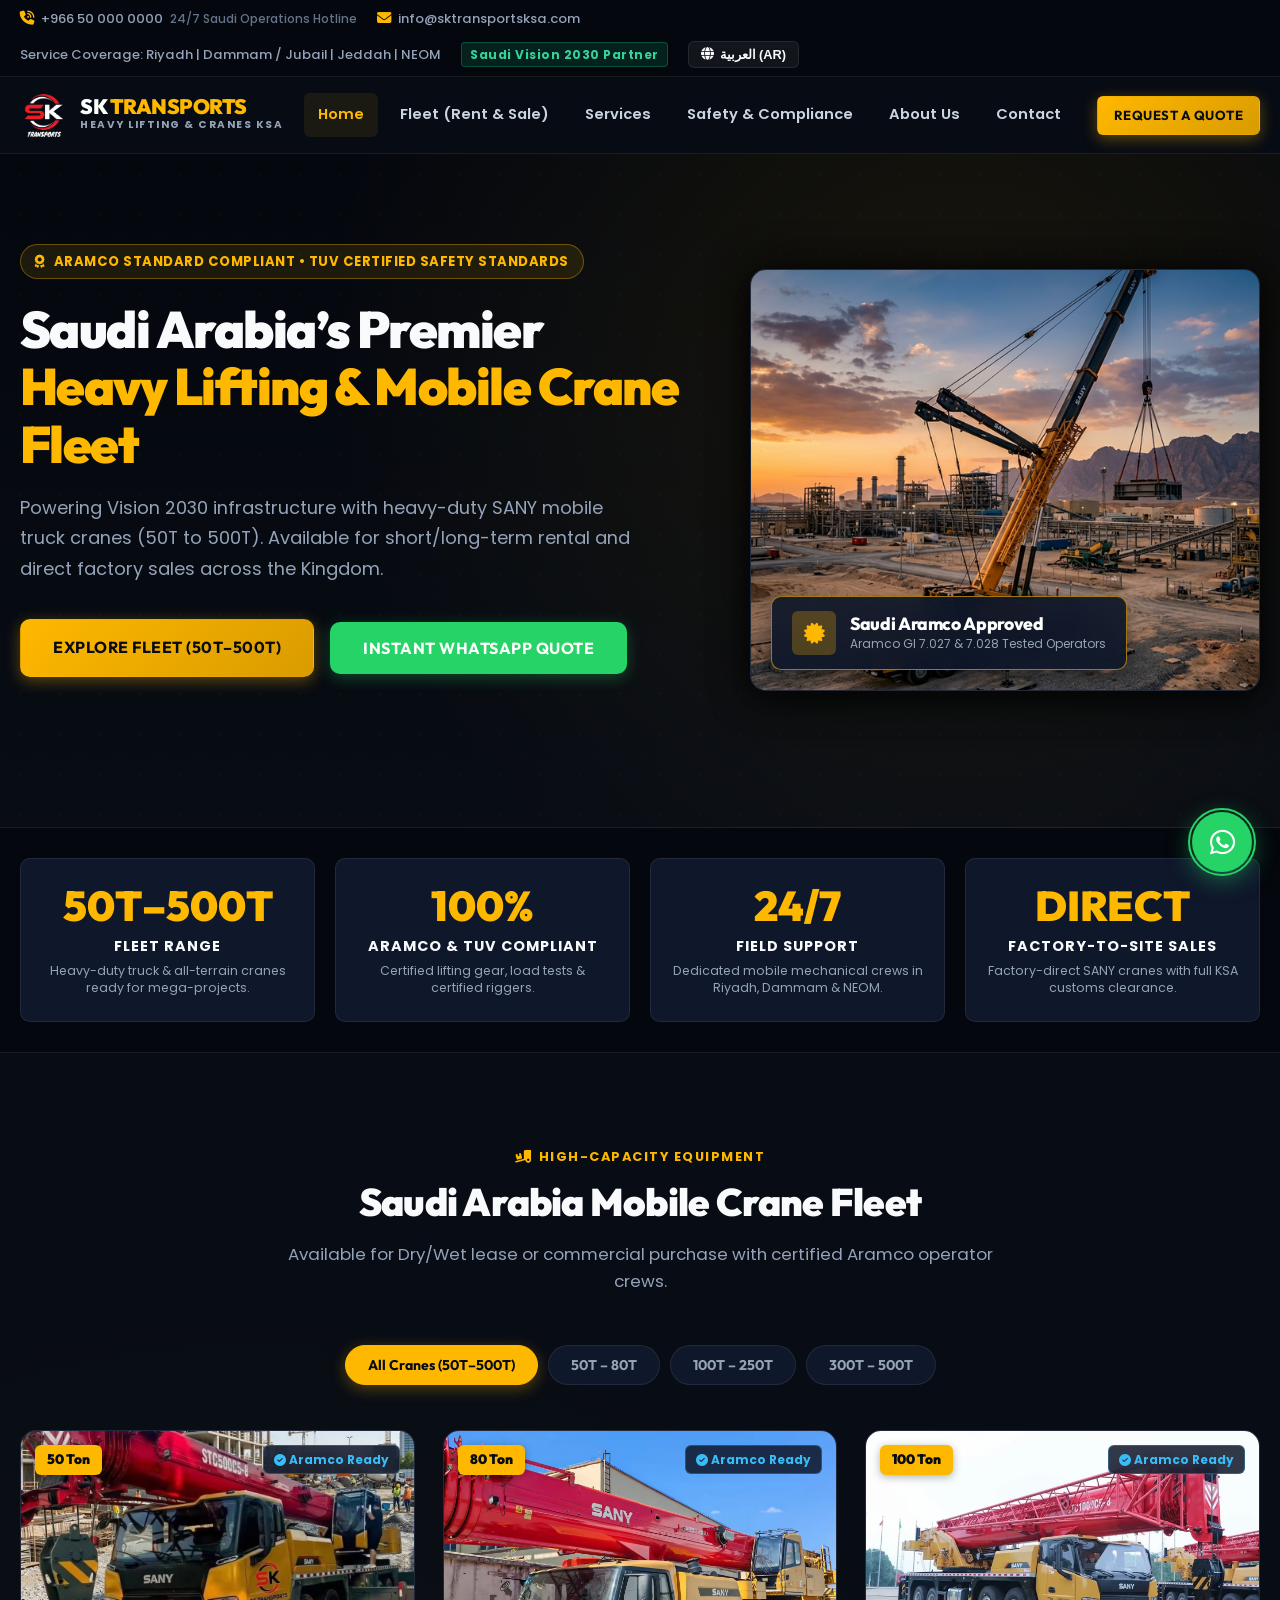
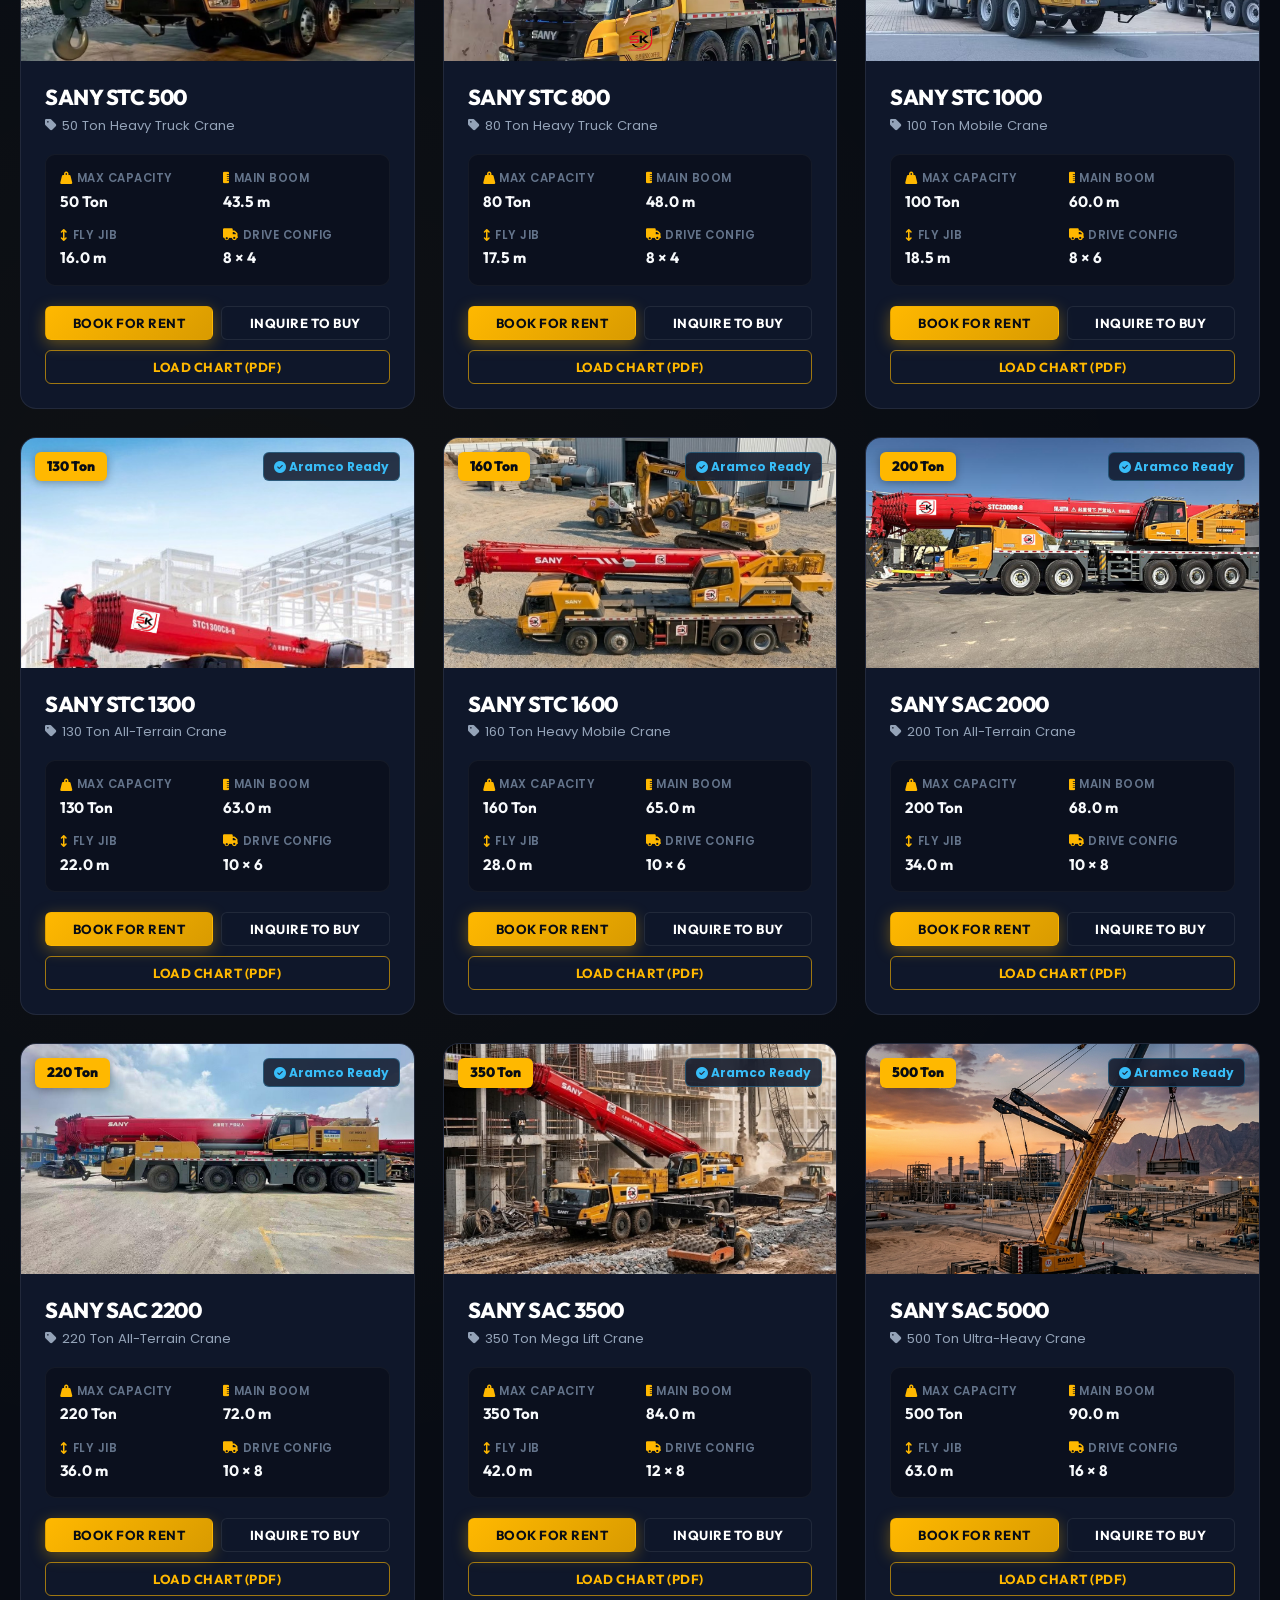
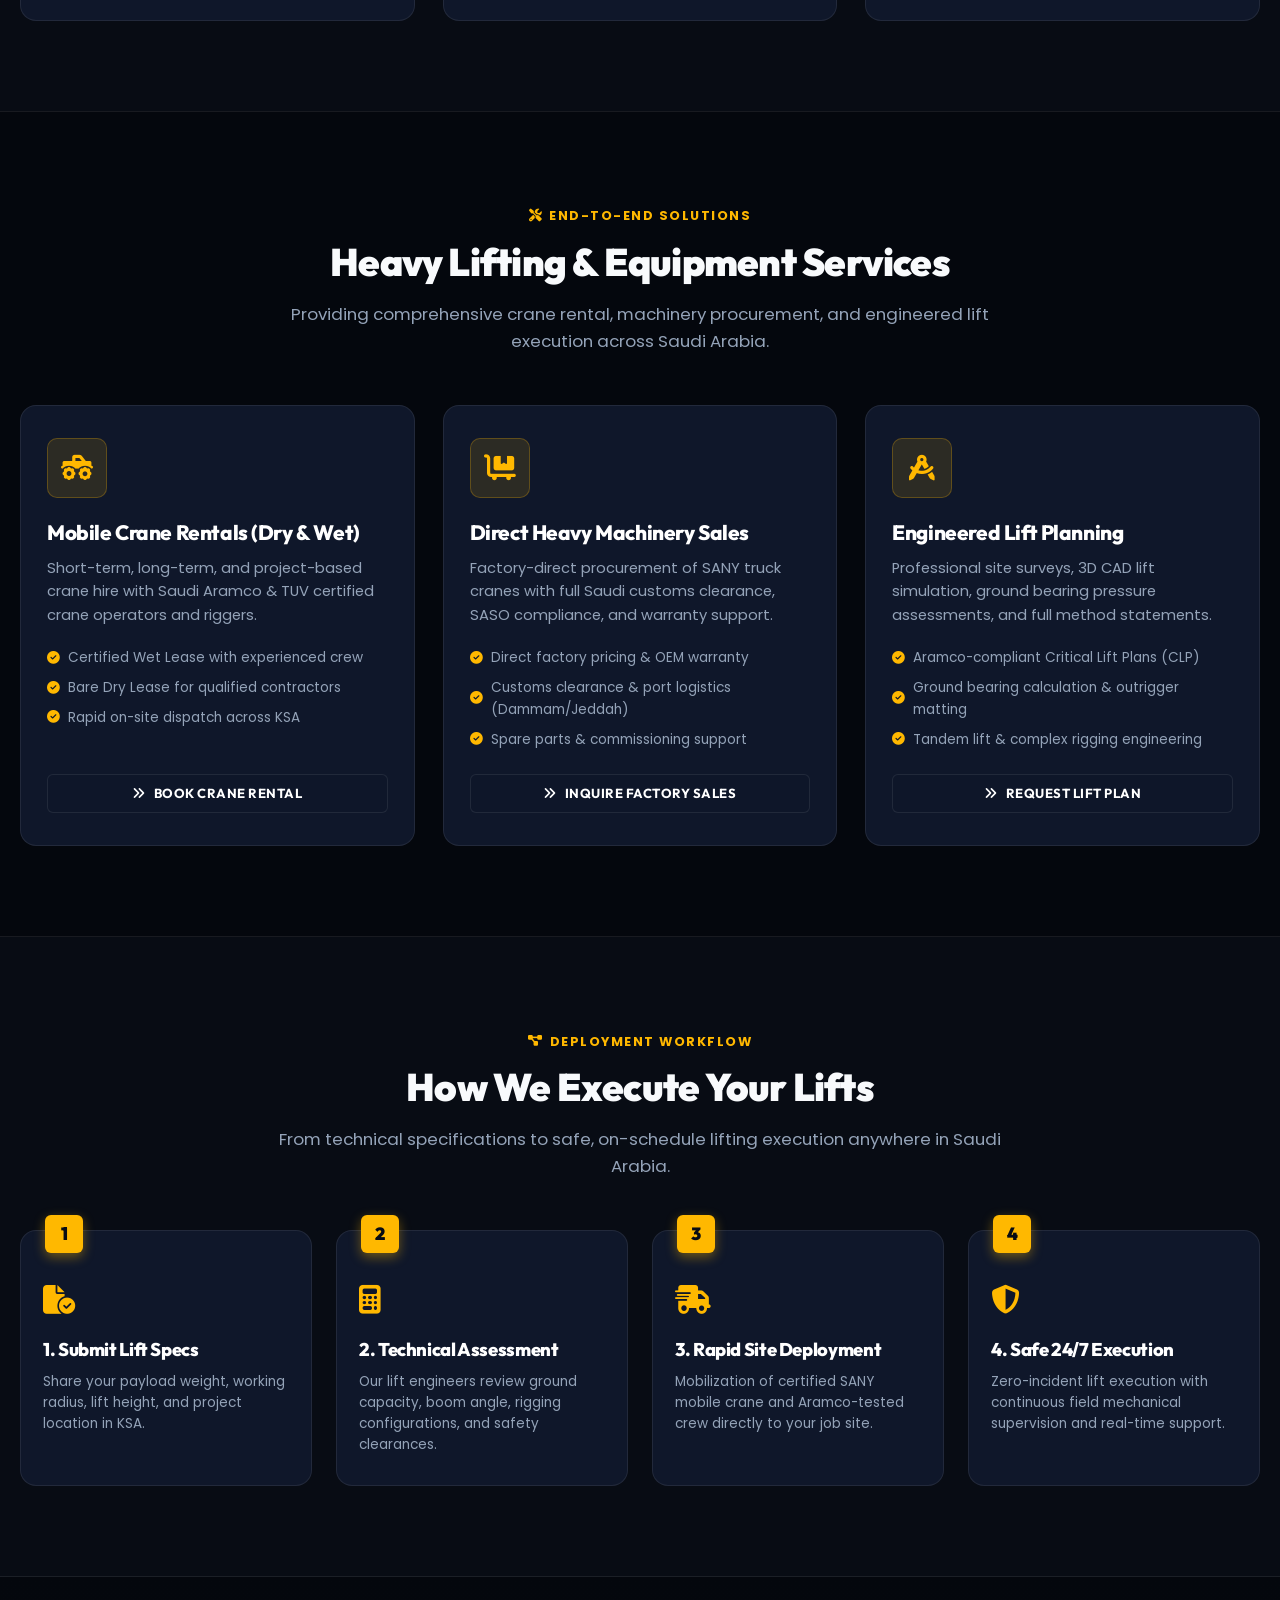
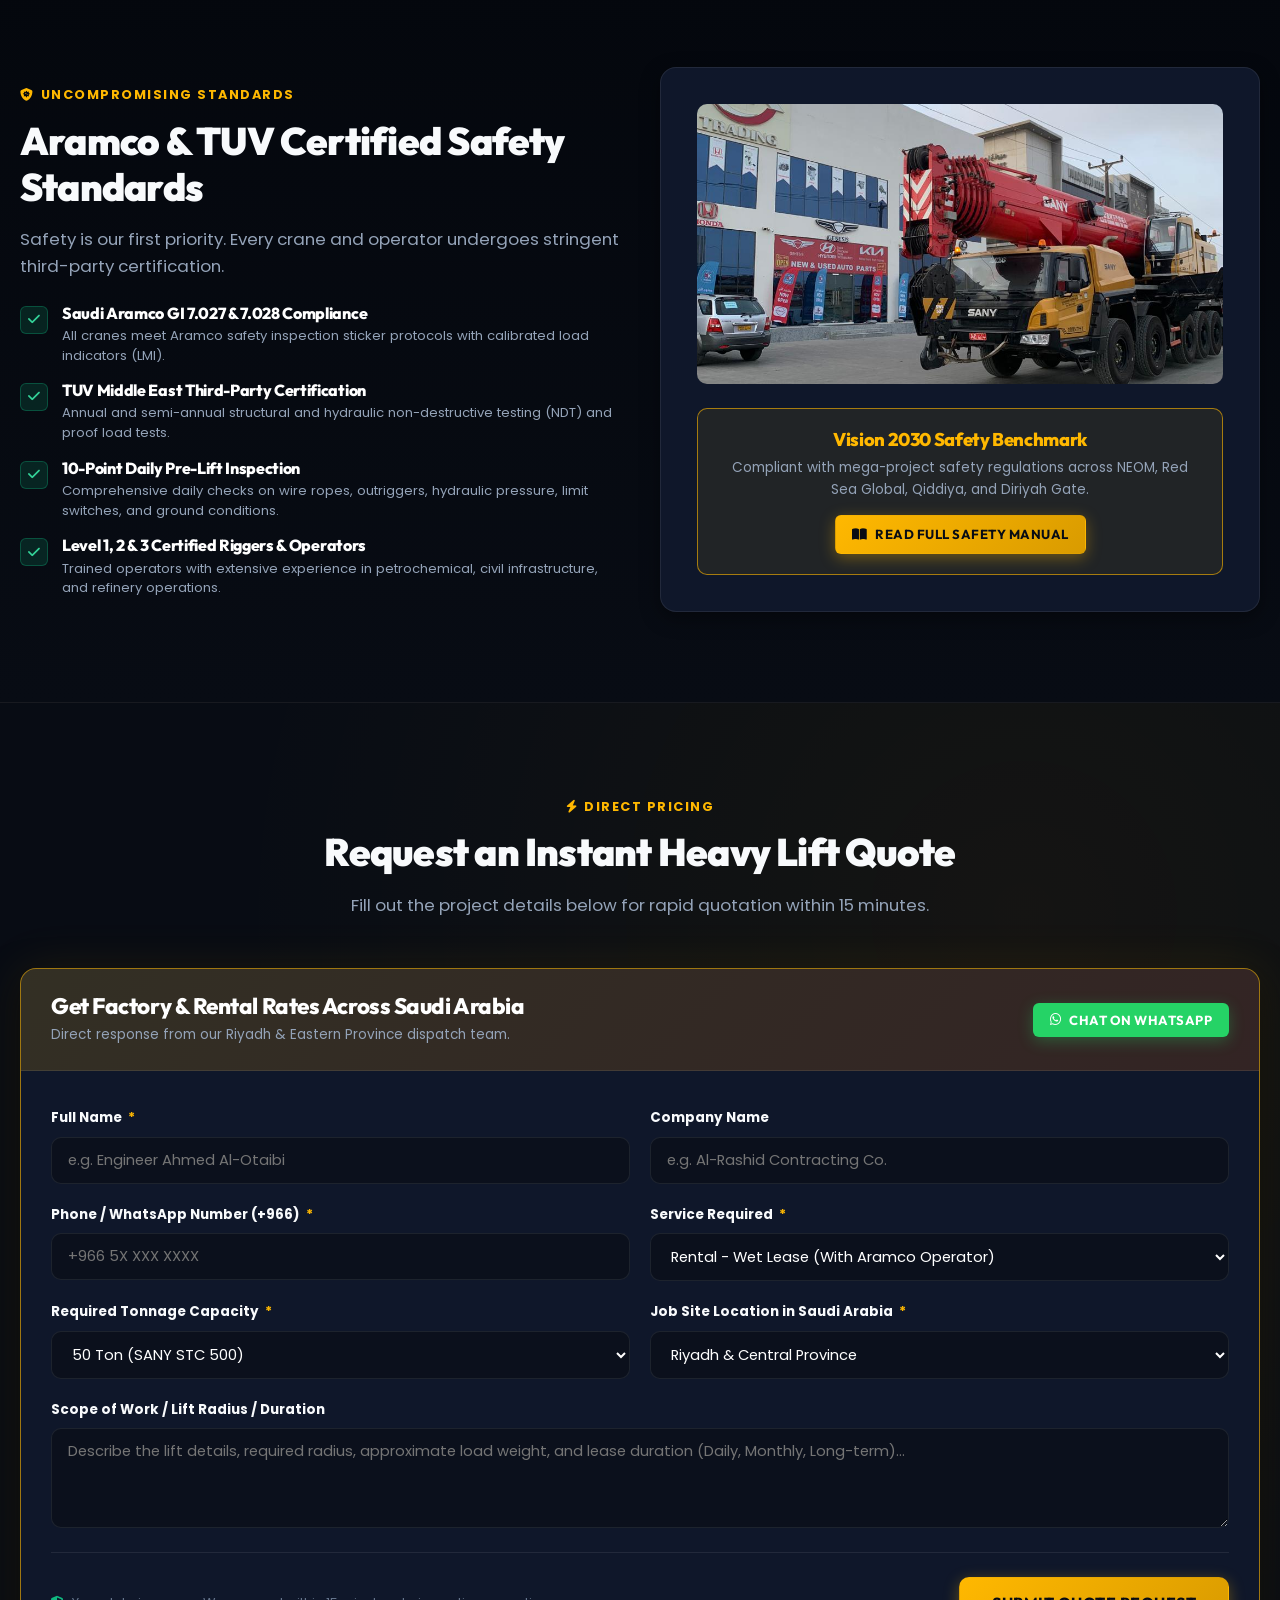
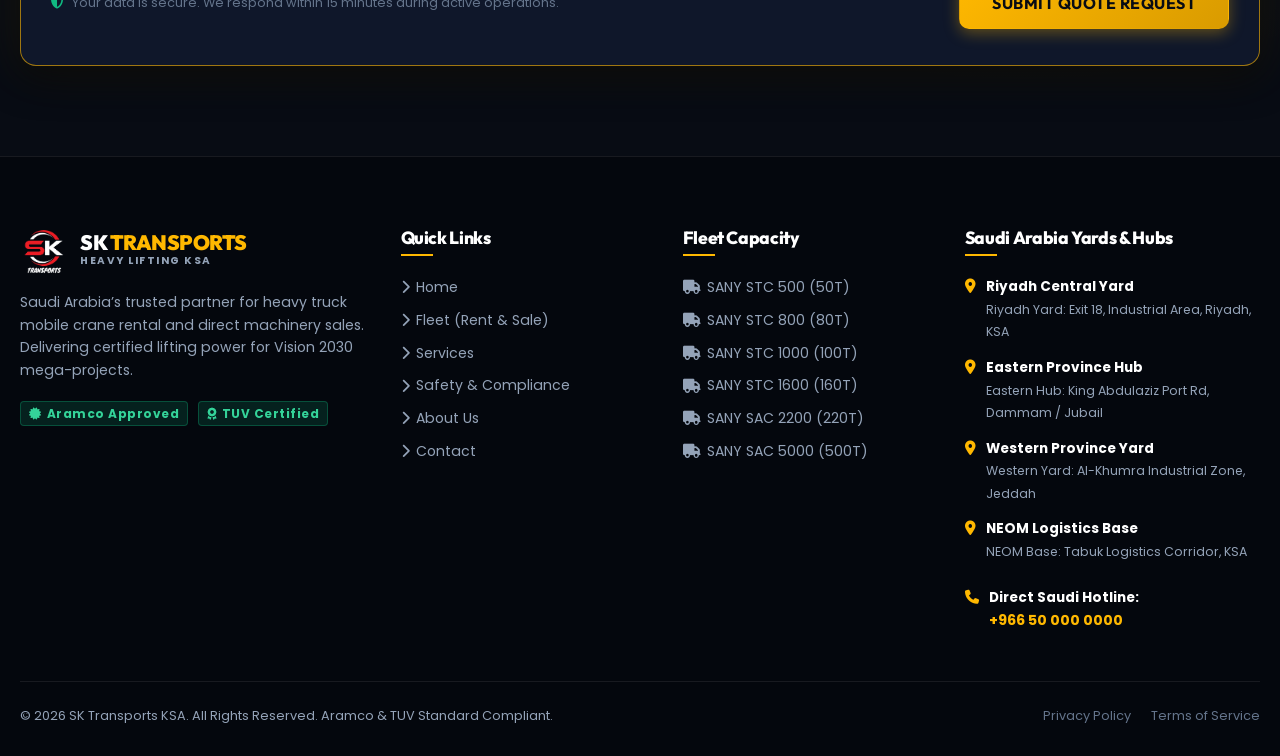
==== index.html @ 9329a677 "feat: complete modern heavy mobile crane rental and sales website for SK Transports KSA" ====
<!DOCTYPE html>
<html lang="en" dir="ltr">

<head>
    <meta charset="UTF-8">
    <meta name="viewport" content="width=device-width, initial-scale=1.0">
    <title>SK Transports KSA | Heavy Truck Mobile Crane Rental & Sales Saudi Arabia | Aramco & TUV Certified</title>
    <meta name="description"
        content="Saudi Arabia’s premier heavy lifting specialists. SANY mobile truck crane rental (50T–500T) and direct factory sales across Riyadh, Dammam, Jubail, Jeddah & NEOM. Aramco standard compliant & TUV certified.">
    <link rel="canonical" href="https://sktransportsksa.com/" />
    <link rel="icon" type="image/png" href="/assets/favicon.png">

    <!-- Fonts & Icons -->
    <link rel="stylesheet" href="https://cdnjs.cloudflare.com/ajax/libs/font-awesome/6.5.1/css/all.min.css">
    <link href="https://fonts.googleapis.com/css2?family=Montserrat:wght@400;500;600;700;800;900&family=Outfit:wght@400;500;600;700;800;900&family=Poppins:wght@300;400;500;600;700;800&family=Tajawal:wght@400;500;700;800;900&family=Cairo:wght@400;600;700;800;900&display=swap" rel="stylesheet">
    <link rel="stylesheet" href="/styles/main.css?v=3.0">

    <!-- Schema.org JSON-LD SEO Markup -->
    <script type="application/ld+json">
    {
      "@context": "https://schema.org",
      "@type": "HeavyMachineryRental",
      "name": "SK Transports KSA - Mobile Crane Rental & Heavy Machinery Sales",
      "image": "https://sktransportsksa.com/assets/hero.png",
      "description": "Heavy-duty SANY mobile truck crane rental (50 Ton to 500 Ton) and direct factory sales across Saudi Arabia (Riyadh, Dammam/Jubail, Jeddah, NEOM). Aramco GI 7.027 and TUV Middle East certified.",
      "address": {
        "@type": "PostalAddress",
        "streetAddress": "Exit 18, Industrial Area",
        "addressLocality": "Riyadh",
        "addressRegion": "Riyadh Province",
        "addressCountry": "SA"
      },
      "geo": {
        "@type": "GeoCoordinates",
        "latitude": "24.7136",
        "longitude": "46.6753"
      },
      "url": "https://sktransportsksa.com",
      "telephone": "+966500000000",
      "email": "info@sktransportsksa.com",
      "priceRange": "$$$$",
      "openingHoursSpecification": [
        {
          "@type": "OpeningHoursSpecification",
          "dayOfWeek": ["Monday", "Tuesday", "Wednesday", "Thursday", "Friday", "Saturday", "Sunday"],
          "opens": "00:00",
          "closes": "23:59"
        }
      ],
      "areaServed": [
        { "@type": "AdministrativeArea", "name": "Riyadh Province" },
        { "@type": "AdministrativeArea", "name": "Eastern Province (Dammam, Jubail, Khobar)" },
        { "@type": "AdministrativeArea", "name": "Makkah Province (Jeddah, Rabigh)" },
        { "@type": "AdministrativeArea", "name": "Tabuk Province (NEOM, Red Sea)" },
        { "@type": "Country", "name": "Saudi Arabia" }
      ]
    }
    </script>
</head>

<body>

    <!-- 1. TOP UTILITY BAR -->
    <div class="top-utility-bar">
        <div class="container">
            <div class="top-bar-content">
                <div class="top-bar-left">
                    <div class="top-info-item">
                        <i class="fa-solid fa-phone-volume"></i>
                        <a href="tel:+966500000000">+966 50 000 0000</a>
                        <span style="font-size: 0.75rem; color: var(--text-muted);" data-i18n="top_phone_label">(24/7 Saudi Operations Hotline)</span>
                    </div>
                    <div class="top-info-item">
                        <i class="fa-solid fa-envelope"></i>
                        <a href="mailto:info@sktransportsksa.com">info@sktransportsksa.com</a>
                    </div>
                </div>
                <div class="top-bar-right">
                    <div class="top-info-item" data-i18n="top_service_areas">
                        <i class="fa-solid fa-location-dot"></i> Service Coverage: Riyadh | Dammam / Jubail | Jeddah | NEOM
                    </div>
                    <div class="top-badge-saudi" data-i18n="top_badge">
                        <i class="fa-solid fa-shield-halved"></i> Saudi Vision 2030 Partner
                    </div>
                    <button class="lang-selector-btn" onclick="toggleLanguage()">
                        <i class="fa-solid fa-globe"></i>
                        <span id="lang-toggle-text">العربية (AR)</span>
                    </button>
                </div>
            </div>
        </div>
    </div>

    <!-- MAIN NAVIGATION (HEADER) -->
    <header class="header-main">
        <div class="container">
            <nav class="nav-container">
                <a href="/" class="nav-logo">
                    <img src="/assets/logo.png" alt="SK Transports KSA Logo">
                    <div class="nav-logo-text">
                        <span class="brand-title">SK <span>TRANSPORTS</span></span>
                        <span class="brand-subtitle">Heavy Lifting & Cranes KSA</span>
                    </div>
                </a>

                <button class="mobile-toggle" aria-label="Toggle navigation menu">
                    <span></span>
                    <span></span>
                    <span></span>
                </button>

                <ul class="nav-menu">
                    <li><a href="/" class="active" data-i18n="nav_home"><i class="fa-solid fa-house"></i> Home</a></li>
                    <li><a href="/fleet" data-i18n="nav_fleet"><i class="fa-solid fa-truck-monster"></i> Fleet (Rent & Sale)</a></li>
                    <li><a href="/services" data-i18n="nav_services"><i class="fa-solid fa-gears"></i> Services</a></li>
                    <li><a href="/safety" data-i18n="nav_safety"><i class="fa-solid fa-shield-halved"></i> Safety & Compliance</a></li>
                    <li><a href="/about" data-i18n="nav_about"><i class="fa-solid fa-building"></i> About Us</a></li>
                    <li><a href="/contact-us" data-i18n="nav_contact"><i class="fa-solid fa-headset"></i> Contact</a></li>
                </ul>

                <div class="nav-actions">
                    <a href="#rfq-section" class="btn btn-primary btn-sm" data-i18n="nav_quote_btn">
                        <i class="fa-solid fa-file-invoice-dollar"></i> Request a Quote
                    </a>
                </div>
            </nav>
        </div>
    </header>

    <!-- 2. HERO SECTION -->
    <section class="hero-section">
        <div class="hero-bg-overlay"></div>
        <div class="container">
            <div class="hero-grid">
                <div class="hero-content">
                    <div class="hero-badge">
                        <i class="fa-solid fa-award"></i>
                        <span data-i18n="hero_badge">Aramco Standard Compliant • TUV Certified Safety Standards</span>
                    </div>
                    <h1 class="hero-headline">
                        <span data-i18n="hero_title_1">Saudi Arabia’s Premier</span><br>
                        <span class="highlight" data-i18n="hero_title_2">Heavy Lifting & Mobile Crane Fleet</span>
                    </h1>
                    <p class="hero-subheadline" data-i18n="hero_desc">
                        Powering Vision 2030 infrastructure with heavy-duty SANY mobile truck cranes (50T to 500T). Available for short/long-term rental and direct factory sales across the Kingdom.
                    </p>
                    <div class="hero-cta">
                        <a href="#fleet-catalog" class="btn btn-primary btn-lg" data-i18n="btn_explore_fleet">
                            <i class="fa-solid fa-truck-monster"></i> Explore Fleet (50T–500T)
                        </a>
                        <button onclick="contactGeneralWA()" class="btn btn-whatsapp btn-lg" data-i18n="btn_instant_wa">
                            <i class="fa-brands fa-whatsapp"></i> Instant WhatsApp Quote
                        </button>
                    </div>
                </div>

                <div class="hero-visual-card">
                    <div class="hero-image-wrapper">
                        <img src="/assets/hero.png" alt="SANY Heavy Mobile Truck Crane Saudi Arabia Fleet">
                        <div class="hero-floating-badge">
                            <div class="floating-badge-icon">
                                <i class="fa-solid fa-certificate"></i>
                            </div>
                            <div class="floating-badge-text">
                                <h4>Saudi Aramco Approved</h4>
                                <p data-i18n="hero_badge_sub">Aramco GI 7.027 & 7.028 Tested Operators</p>
                            </div>
                        </div>
                    </div>
                </div>
            </div>
        </div>
    </section>

    <!-- 3. STATS & TRUST BAR -->
    <section class="stats-section">
        <div class="container">
            <div class="stats-grid">
                <div class="stat-card">
                    <div class="stat-number" data-i18n="stat_1_val">50T–500T</div>
                    <div class="stat-label" data-i18n="stat_1_lbl">Fleet Range</div>
                    <div class="stat-desc" data-i18n="stat_1_desc">Heavy-duty truck & all-terrain cranes ready for mega-projects.</div>
                </div>
                <div class="stat-card">
                    <div class="stat-number" data-i18n="stat_2_val">100%</div>
                    <div class="stat-label" data-i18n="stat_2_lbl">Aramco & TUV Compliant</div>
                    <div class="stat-desc" data-i18n="stat_2_desc">Certified lifting gear, load tests & certified riggers.</div>
                </div>
                <div class="stat-card">
                    <div class="stat-number" data-i18n="stat_3_val">24/7</div>
                    <div class="stat-label" data-i18n="stat_3_lbl">Field Support</div>
                    <div class="stat-desc" data-i18n="stat_3_desc">Dedicated mobile mechanical crews in Riyadh, Dammam & NEOM.</div>
                </div>
                <div class="stat-card">
                    <div class="stat-number" data-i18n="stat_4_val">DIRECT</div>
                    <div class="stat-label" data-i18n="stat_4_lbl">Factory-to-Site Sales</div>
                    <div class="stat-desc" data-i18n="stat_4_desc">Factory-direct SANY cranes with full KSA customs clearance.</div>
                </div>
            </div>
        </div>
    </section>

    <!-- 4. FLEET CATALOG & PRODUCT CARDS -->
    <section class="section fleet-section" id="fleet-catalog">
        <div class="container">
            <div class="section-header">
                <div class="section-badge">
                    <i class="fa-solid fa-truck-ramp-box"></i>
                    <span data-i18n="fleet_badge">High-Capacity Equipment</span>
                </div>
                <h2 class="section-title" data-i18n="fleet_title">Saudi Arabia Mobile Crane Fleet</h2>
                <p class="section-subtitle" data-i18n="fleet_subtitle">
                    Available for Dry/Wet lease or commercial purchase with certified Aramco operator crews.
                </p>
            </div>

            <!-- Filter Bar -->
            <div class="filter-bar">
                <button class="filter-btn active" data-filter="all" data-i18n="filter_all">All Cranes (50T–500T)</button>
                <button class="filter-btn" data-filter="50-80" data-i18n="filter_50_80">50T – 80T</button>
                <button class="filter-btn" data-filter="100-250" data-i18n="filter_100_250">100T – 250T</button>
                <button class="filter-btn" data-filter="300-500" data-i18n="filter_300_500">300T – 500T</button>
            </div>

            <!-- Fleet Grid Cards -->
            <div class="fleet-grid">
                
                <!-- 50T Card -->
                <div class="fleet-card" data-category="50-80">
                    <div class="fleet-card-image">
                        <img src="/assets/fleet-50t.jpg.png" alt="SANY STC500 50 Ton Mobile Truck Crane">
                        <div class="fleet-badge-tonnage">50 Ton</div>
                        <div class="fleet-badge-status"><i class="fa-solid fa-circle-check"></i> Aramco Ready</div>
                    </div>
                    <div class="fleet-card-body">
                        <h3 class="fleet-card-title">SANY STC 500</h3>
                        <div class="fleet-card-subtitle"><i class="fa-solid fa-tag"></i> 50 Ton Heavy Truck Crane</div>
                        <div class="fleet-specs-grid">
                            <div class="spec-item">
                                <div class="spec-label"><i class="fa-solid fa-weight-hanging"></i> <span data-i18n="spec_capacity">Max Capacity</span></div>
                                <div class="spec-value">50 Ton</div>
                            </div>
                            <div class="spec-item">
                                <div class="spec-label"><i class="fa-solid fa-ruler-vertical"></i> <span data-i18n="spec_boom">Main Boom</span></div>
                                <div class="spec-value">43.5 m</div>
                            </div>
                            <div class="spec-item">
                                <div class="spec-label"><i class="fa-solid fa-arrows-up-down"></i> <span data-i18n="spec_jib">Fly Jib</span></div>
                                <div class="spec-value">16.0 m</div>
                            </div>
                            <div class="spec-item">
                                <div class="spec-label"><i class="fa-solid fa-truck"></i> <span data-i18n="spec_drive">Drive Config</span></div>
                                <div class="spec-value">8 × 4</div>
                            </div>
                        </div>
                        <div class="fleet-actions">
                            <div class="fleet-action-buttons">
                                <button onclick="bookCrane('50t', 'rent')" class="btn btn-primary btn-sm" data-i18n="btn_rent">
                                    <i class="fa-solid fa-calendar-check"></i> Book for Rent
                                </button>
                                <button onclick="bookCrane('50t', 'buy')" class="btn btn-secondary btn-sm" data-i18n="btn_buy">
                                    <i class="fa-solid fa-cart-shopping"></i> Inquire to Buy
                                </button>
                            </div>
                            <button onclick="openLoadChart('50t')" class="btn btn-outline btn-sm btn-block" data-i18n="btn_chart">
                                <i class="fa-solid fa-file-pdf"></i> Download Load Chart (PDF)
                            </button>
                        </div>
                    </div>
                </div>

                <!-- 80T Card -->
                <div class="fleet-card" data-category="50-80">
                    <div class="fleet-card-image">
                        <img src="/assets/fleet-80t.jpg.png" alt="SANY STC800 80 Ton Mobile Truck Crane">
                        <div class="fleet-badge-tonnage">80 Ton</div>
                        <div class="fleet-badge-status"><i class="fa-solid fa-circle-check"></i> Aramco Ready</div>
                    </div>
                    <div class="fleet-card-body">
                        <h3 class="fleet-card-title">SANY STC 800</h3>
                        <div class="fleet-card-subtitle"><i class="fa-solid fa-tag"></i> 80 Ton Heavy Truck Crane</div>
                        <div class="fleet-specs-grid">
                            <div class="spec-item">
                                <div class="spec-label"><i class="fa-solid fa-weight-hanging"></i> <span data-i18n="spec_capacity">Max Capacity</span></div>
                                <div class="spec-value">80 Ton</div>
                            </div>
                            <div class="spec-item">
                                <div class="spec-label"><i class="fa-solid fa-ruler-vertical"></i> <span data-i18n="spec_boom">Main Boom</span></div>
                                <div class="spec-value">48.0 m</div>
                            </div>
                            <div class="spec-item">
                                <div class="spec-label"><i class="fa-solid fa-arrows-up-down"></i> <span data-i18n="spec_jib">Fly Jib</span></div>
                                <div class="spec-value">17.5 m</div>
                            </div>
                            <div class="spec-item">
                                <div class="spec-label"><i class="fa-solid fa-truck"></i> <span data-i18n="spec_drive">Drive Config</span></div>
                                <div class="spec-value">8 × 4</div>
                            </div>
                        </div>
                        <div class="fleet-actions">
                            <div class="fleet-action-buttons">
                                <button onclick="bookCrane('80t', 'rent')" class="btn btn-primary btn-sm" data-i18n="btn_rent">
                                    <i class="fa-solid fa-calendar-check"></i> Book for Rent
                                </button>
                                <button onclick="bookCrane('80t', 'buy')" class="btn btn-secondary btn-sm" data-i18n="btn_buy">
                                    <i class="fa-solid fa-cart-shopping"></i> Inquire to Buy
                                </button>
                            </div>
                            <button onclick="openLoadChart('80t')" class="btn btn-outline btn-sm btn-block" data-i18n="btn_chart">
                                <i class="fa-solid fa-file-pdf"></i> Download Load Chart (PDF)
                            </button>
                        </div>
                    </div>
                </div>

                <!-- 100T Card -->
                <div class="fleet-card" data-category="100-250">
                    <div class="fleet-card-image">
                        <img src="/assets/fleet-100t.jpg.png" alt="SANY STC1000 100 Ton Mobile Truck Crane">
                        <div class="fleet-badge-tonnage">100 Ton</div>
                        <div class="fleet-badge-status"><i class="fa-solid fa-circle-check"></i> Aramco Ready</div>
                    </div>
                    <div class="fleet-card-body">
                        <h3 class="fleet-card-title">SANY STC 1000</h3>
                        <div class="fleet-card-subtitle"><i class="fa-solid fa-tag"></i> 100 Ton Mobile Crane</div>
                        <div class="fleet-specs-grid">
                            <div class="spec-item">
                                <div class="spec-label"><i class="fa-solid fa-weight-hanging"></i> <span data-i18n="spec_capacity">Max Capacity</span></div>
                                <div class="spec-value">100 Ton</div>
                            </div>
                            <div class="spec-item">
                                <div class="spec-label"><i class="fa-solid fa-ruler-vertical"></i> <span data-i18n="spec_boom">Main Boom</span></div>
                                <div class="spec-value">60.0 m</div>
                            </div>
                            <div class="spec-item">
                                <div class="spec-label"><i class="fa-solid fa-arrows-up-down"></i> <span data-i18n="spec_jib">Fly Jib</span></div>
                                <div class="spec-value">18.5 m</div>
                            </div>
                            <div class="spec-item">
                                <div class="spec-label"><i class="fa-solid fa-truck"></i> <span data-i18n="spec_drive">Drive Config</span></div>
                                <div class="spec-value">8 × 6</div>
                            </div>
                        </div>
                        <div class="fleet-actions">
                            <div class="fleet-action-buttons">
                                <button onclick="bookCrane('100t', 'rent')" class="btn btn-primary btn-sm" data-i18n="btn_rent">
                                    <i class="fa-solid fa-calendar-check"></i> Book for Rent
                                </button>
                                <button onclick="bookCrane('100t', 'buy')" class="btn btn-secondary btn-sm" data-i18n="btn_buy">
                                    <i class="fa-solid fa-cart-shopping"></i> Inquire to Buy
                                </button>
                            </div>
                            <button onclick="openLoadChart('100t')" class="btn btn-outline btn-sm btn-block" data-i18n="btn_chart">
                                <i class="fa-solid fa-file-pdf"></i> Download Load Chart (PDF)
                            </button>
                        </div>
                    </div>
                </div>

                <!-- 130T Card -->
                <div class="fleet-card" data-category="100-250">
                    <div class="fleet-card-image">
                        <img src="/assets/fleet-130t.jpg.png" alt="SANY STC1300 130 Ton Mobile Truck Crane">
                        <div class="fleet-badge-tonnage">130 Ton</div>
                        <div class="fleet-badge-status"><i class="fa-solid fa-circle-check"></i> Aramco Ready</div>
                    </div>
                    <div class="fleet-card-body">
                        <h3 class="fleet-card-title">SANY STC 1300</h3>
                        <div class="fleet-card-subtitle"><i class="fa-solid fa-tag"></i> 130 Ton All-Terrain Crane</div>
                        <div class="fleet-specs-grid">
                            <div class="spec-item">
                                <div class="spec-label"><i class="fa-solid fa-weight-hanging"></i> <span data-i18n="spec_capacity">Max Capacity</span></div>
                                <div class="spec-value">130 Ton</div>
                            </div>
                            <div class="spec-item">
                                <div class="spec-label"><i class="fa-solid fa-ruler-vertical"></i> <span data-i18n="spec_boom">Main Boom</span></div>
                                <div class="spec-value">63.0 m</div>
                            </div>
                            <div class="spec-item">
                                <div class="spec-label"><i class="fa-solid fa-arrows-up-down"></i> <span data-i18n="spec_jib">Fly Jib</span></div>
                                <div class="spec-value">22.0 m</div>
                            </div>
                            <div class="spec-item">
                                <div class="spec-label"><i class="fa-solid fa-truck"></i> <span data-i18n="spec_drive">Drive Config</span></div>
                                <div class="spec-value">10 × 6</div>
                            </div>
                        </div>
                        <div class="fleet-actions">
                            <div class="fleet-action-buttons">
                                <button onclick="bookCrane('130t', 'rent')" class="btn btn-primary btn-sm" data-i18n="btn_rent">
                                    <i class="fa-solid fa-calendar-check"></i> Book for Rent
                                </button>
                                <button onclick="bookCrane('130t', 'buy')" class="btn btn-secondary btn-sm" data-i18n="btn_buy">
                                    <i class="fa-solid fa-cart-shopping"></i> Inquire to Buy
                                </button>
                            </div>
                            <button onclick="openLoadChart('130t')" class="btn btn-outline btn-sm btn-block" data-i18n="btn_chart">
                                <i class="fa-solid fa-file-pdf"></i> Download Load Chart (PDF)
                            </button>
                        </div>
                    </div>
                </div>

                <!-- 160T Card -->
                <div class="fleet-card" data-category="100-250">
                    <div class="fleet-card-image">
                        <img src="/assets/fleet-160t.jpg.png" alt="SANY STC1600 160 Ton Mobile Truck Crane">
                        <div class="fleet-badge-tonnage">160 Ton</div>
                        <div class="fleet-badge-status"><i class="fa-solid fa-circle-check"></i> Aramco Ready</div>
                    </div>
                    <div class="fleet-card-body">
                        <h3 class="fleet-card-title">SANY STC 1600</h3>
                        <div class="fleet-card-subtitle"><i class="fa-solid fa-tag"></i> 160 Ton Heavy Mobile Crane</div>
                        <div class="fleet-specs-grid">
                            <div class="spec-item">
                                <div class="spec-label"><i class="fa-solid fa-weight-hanging"></i> <span data-i18n="spec_capacity">Max Capacity</span></div>
                                <div class="spec-value">160 Ton</div>
                            </div>
                            <div class="spec-item">
                                <div class="spec-label"><i class="fa-solid fa-ruler-vertical"></i> <span data-i18n="spec_boom">Main Boom</span></div>
                                <div class="spec-value">65.0 m</div>
                            </div>
                            <div class="spec-item">
                                <div class="spec-label"><i class="fa-solid fa-arrows-up-down"></i> <span data-i18n="spec_jib">Fly Jib</span></div>
                                <div class="spec-value">28.0 m</div>
                            </div>
                            <div class="spec-item">
                                <div class="spec-label"><i class="fa-solid fa-truck"></i> <span data-i18n="spec_drive">Drive Config</span></div>
                                <div class="spec-value">10 × 6</div>
                            </div>
                        </div>
                        <div class="fleet-actions">
                            <div class="fleet-action-buttons">
                                <button onclick="bookCrane('160t', 'rent')" class="btn btn-primary btn-sm" data-i18n="btn_rent">
                                    <i class="fa-solid fa-calendar-check"></i> Book for Rent
                                </button>
                                <button onclick="bookCrane('160t', 'buy')" class="btn btn-secondary btn-sm" data-i18n="btn_buy">
                                    <i class="fa-solid fa-cart-shopping"></i> Inquire to Buy
                                </button>
                            </div>
                            <button onclick="openLoadChart('160t')" class="btn btn-outline btn-sm btn-block" data-i18n="btn_chart">
                                <i class="fa-solid fa-file-pdf"></i> Download Load Chart (PDF)
                            </button>
                        </div>
                    </div>
                </div>

                <!-- 200T Card -->
                <div class="fleet-card" data-category="100-250">
                    <div class="fleet-card-image">
                        <img src="/assets/fleet-200t.jpg.png" alt="SANY SAC2000 200 Ton Mobile Crane">
                        <div class="fleet-badge-tonnage">200 Ton</div>
                        <div class="fleet-badge-status"><i class="fa-solid fa-circle-check"></i> Aramco Ready</div>
                    </div>
                    <div class="fleet-card-body">
                        <h3 class="fleet-card-title">SANY SAC 2000</h3>
                        <div class="fleet-card-subtitle"><i class="fa-solid fa-tag"></i> 200 Ton All-Terrain Crane</div>
                        <div class="fleet-specs-grid">
                            <div class="spec-item">
                                <div class="spec-label"><i class="fa-solid fa-weight-hanging"></i> <span data-i18n="spec_capacity">Max Capacity</span></div>
                                <div class="spec-value">200 Ton</div>
                            </div>
                            <div class="spec-item">
                                <div class="spec-label"><i class="fa-solid fa-ruler-vertical"></i> <span data-i18n="spec_boom">Main Boom</span></div>
                                <div class="spec-value">68.0 m</div>
                            </div>
                            <div class="spec-item">
                                <div class="spec-label"><i class="fa-solid fa-arrows-up-down"></i> <span data-i18n="spec_jib">Fly Jib</span></div>
                                <div class="spec-value">34.0 m</div>
                            </div>
                            <div class="spec-item">
                                <div class="spec-label"><i class="fa-solid fa-truck"></i> <span data-i18n="spec_drive">Drive Config</span></div>
                                <div class="spec-value">10 × 8</div>
                            </div>
                        </div>
                        <div class="fleet-actions">
                            <div class="fleet-action-buttons">
                                <button onclick="bookCrane('200t', 'rent')" class="btn btn-primary btn-sm" data-i18n="btn_rent">
                                    <i class="fa-solid fa-calendar-check"></i> Book for Rent
                                </button>
                                <button onclick="bookCrane('200t', 'buy')" class="btn btn-secondary btn-sm" data-i18n="btn_buy">
                                    <i class="fa-solid fa-cart-shopping"></i> Inquire to Buy
                                </button>
                            </div>
                            <button onclick="openLoadChart('200t')" class="btn btn-outline btn-sm btn-block" data-i18n="btn_chart">
                                <i class="fa-solid fa-file-pdf"></i> Download Load Chart (PDF)
                            </button>
                        </div>
                    </div>
                </div>

                <!-- 220T Card -->
                <div class="fleet-card" data-category="100-250">
                    <div class="fleet-card-image">
                        <img src="/assets/fleet-220t.jpg.jpg" alt="SANY SAC2200 220 Ton Mobile Crane">
                        <div class="fleet-badge-tonnage">220 Ton</div>
                        <div class="fleet-badge-status"><i class="fa-solid fa-circle-check"></i> Aramco Ready</div>
                    </div>
                    <div class="fleet-card-body">
                        <h3 class="fleet-card-title">SANY SAC 2200</h3>
                        <div class="fleet-card-subtitle"><i class="fa-solid fa-tag"></i> 220 Ton All-Terrain Crane</div>
                        <div class="fleet-specs-grid">
                            <div class="spec-item">
                                <div class="spec-label"><i class="fa-solid fa-weight-hanging"></i> <span data-i18n="spec_capacity">Max Capacity</span></div>
                                <div class="spec-value">220 Ton</div>
                            </div>
                            <div class="spec-item">
                                <div class="spec-label"><i class="fa-solid fa-ruler-vertical"></i> <span data-i18n="spec_boom">Main Boom</span></div>
                                <div class="spec-value">72.0 m</div>
                            </div>
                            <div class="spec-item">
                                <div class="spec-label"><i class="fa-solid fa-arrows-up-down"></i> <span data-i18n="spec_jib">Fly Jib</span></div>
                                <div class="spec-value">36.0 m</div>
                            </div>
                            <div class="spec-item">
                                <div class="spec-label"><i class="fa-solid fa-truck"></i> <span data-i18n="spec_drive">Drive Config</span></div>
                                <div class="spec-value">10 × 8</div>
                            </div>
                        </div>
                        <div class="fleet-actions">
                            <div class="fleet-action-buttons">
                                <button onclick="bookCrane('220t', 'rent')" class="btn btn-primary btn-sm" data-i18n="btn_rent">
                                    <i class="fa-solid fa-calendar-check"></i> Book for Rent
                                </button>
                                <button onclick="bookCrane('220t', 'buy')" class="btn btn-secondary btn-sm" data-i18n="btn_buy">
                                    <i class="fa-solid fa-cart-shopping"></i> Inquire to Buy
                                </button>
                            </div>
                            <button onclick="openLoadChart('220t')" class="btn btn-outline btn-sm btn-block" data-i18n="btn_chart">
                                <i class="fa-solid fa-file-pdf"></i> Download Load Chart (PDF)
                            </button>
                        </div>
                    </div>
                </div>

                <!-- 350T Card -->
                <div class="fleet-card" data-category="300-500">
                    <div class="fleet-card-image">
                        <img src="/assets/fleet-350t.jpg.png" alt="SANY SAC3500 350 Ton Heavy Mobile Crane">
                        <div class="fleet-badge-tonnage">350 Ton</div>
                        <div class="fleet-badge-status"><i class="fa-solid fa-circle-check"></i> Aramco Ready</div>
                    </div>
                    <div class="fleet-card-body">
                        <h3 class="fleet-card-title">SANY SAC 3500</h3>
                        <div class="fleet-card-subtitle"><i class="fa-solid fa-tag"></i> 350 Ton Mega Lift Crane</div>
                        <div class="fleet-specs-grid">
                            <div class="spec-item">
                                <div class="spec-label"><i class="fa-solid fa-weight-hanging"></i> <span data-i18n="spec_capacity">Max Capacity</span></div>
                                <div class="spec-value">350 Ton</div>
                            </div>
                            <div class="spec-item">
                                <div class="spec-label"><i class="fa-solid fa-ruler-vertical"></i> <span data-i18n="spec_boom">Main Boom</span></div>
                                <div class="spec-value">84.0 m</div>
                            </div>
                            <div class="spec-item">
                                <div class="spec-label"><i class="fa-solid fa-arrows-up-down"></i> <span data-i18n="spec_jib">Fly Jib</span></div>
                                <div class="spec-value">42.0 m</div>
                            </div>
                            <div class="spec-item">
                                <div class="spec-label"><i class="fa-solid fa-truck"></i> <span data-i18n="spec_drive">Drive Config</span></div>
                                <div class="spec-value">12 × 8</div>
                            </div>
                        </div>
                        <div class="fleet-actions">
                            <div class="fleet-action-buttons">
                                <button onclick="bookCrane('350t', 'rent')" class="btn btn-primary btn-sm" data-i18n="btn_rent">
                                    <i class="fa-solid fa-calendar-check"></i> Book for Rent
                                </button>
                                <button onclick="bookCrane('350t', 'buy')" class="btn btn-secondary btn-sm" data-i18n="btn_buy">
                                    <i class="fa-solid fa-cart-shopping"></i> Inquire to Buy
                                </button>
                            </div>
                            <button onclick="openLoadChart('350t')" class="btn btn-outline btn-sm btn-block" data-i18n="btn_chart">
                                <i class="fa-solid fa-file-pdf"></i> Download Load Chart (PDF)
                            </button>
                        </div>
                    </div>
                </div>

                <!-- 500T Card -->
                <div class="fleet-card" data-category="300-500">
                    <div class="fleet-card-image">
                        <img src="/assets/hero.png" alt="SANY SAC5000 500 Ton All Terrain Mobile Crane">
                        <div class="fleet-badge-tonnage">500 Ton</div>
                        <div class="fleet-badge-status"><i class="fa-solid fa-circle-check"></i> Aramco Ready</div>
                    </div>
                    <div class="fleet-card-body">
                        <h3 class="fleet-card-title">SANY SAC 5000</h3>
                        <div class="fleet-card-subtitle"><i class="fa-solid fa-tag"></i> 500 Ton Ultra-Heavy Crane</div>
                        <div class="fleet-specs-grid">
                            <div class="spec-item">
                                <div class="spec-label"><i class="fa-solid fa-weight-hanging"></i> <span data-i18n="spec_capacity">Max Capacity</span></div>
                                <div class="spec-value">500 Ton</div>
                            </div>
                            <div class="spec-item">
                                <div class="spec-label"><i class="fa-solid fa-ruler-vertical"></i> <span data-i18n="spec_boom">Main Boom</span></div>
                                <div class="spec-value">90.0 m</div>
                            </div>
                            <div class="spec-item">
                                <div class="spec-label"><i class="fa-solid fa-arrows-up-down"></i> <span data-i18n="spec_jib">Fly Jib</span></div>
                                <div class="spec-value">63.0 m</div>
                            </div>
                            <div class="spec-item">
                                <div class="spec-label"><i class="fa-solid fa-truck"></i> <span data-i18n="spec_drive">Drive Config</span></div>
                                <div class="spec-value">16 × 8</div>
                            </div>
                        </div>
                        <div class="fleet-actions">
                            <div class="fleet-action-buttons">
                                <button onclick="bookCrane('500t', 'rent')" class="btn btn-primary btn-sm" data-i18n="btn_rent">
                                    <i class="fa-solid fa-calendar-check"></i> Book for Rent
                                </button>
                                <button onclick="bookCrane('500t', 'buy')" class="btn btn-secondary btn-sm" data-i18n="btn_buy">
                                    <i class="fa-solid fa-cart-shopping"></i> Inquire to Buy
                                </button>
                            </div>
                            <button onclick="openLoadChart('500t')" class="btn btn-outline btn-sm btn-block" data-i18n="btn_chart">
                                <i class="fa-solid fa-file-pdf"></i> Download Load Chart (PDF)
                            </button>
                        </div>
                    </div>
                </div>

            </div>
        </div>
    </section>

    <!-- 5. SERVICES SECTION -->
    <section class="section services-section" id="services">
        <div class="container">
            <div class="section-header">
                <div class="section-badge">
                    <i class="fa-solid fa-screwdriver-wrench"></i>
                    <span data-i18n="services_badge">End-to-End Solutions</span>
                </div>
                <h2 class="section-title" data-i18n="services_title">Heavy Lifting & Equipment Services</h2>
                <p class="section-subtitle" data-i18n="services_subtitle">
                    Providing comprehensive crane rental, machinery procurement, and engineered lift execution across Saudi Arabia.
                </p>
            </div>

            <div class="services-grid">
                <!-- Service 1: Mobile Crane Rentals -->
                <div class="service-card">
                    <div class="service-icon-box">
                        <i class="fa-solid fa-truck-monster"></i>
                    </div>
                    <h3 class="service-title" data-i18n="service_1_title">Mobile Crane Rentals (Dry & Wet)</h3>
                    <p class="service-desc" data-i18n="service_1_desc">
                        Short-term, long-term, and project-based crane hire with Saudi Aramco & TUV certified crane operators and riggers.
                    </p>
                    <ul class="service-features">
                        <li><i class="fa-solid fa-circle-check"></i> <span data-i18n="service_1_f1">Certified Wet Lease with experienced crew</span></li>
                        <li><i class="fa-solid fa-circle-check"></i> <span data-i18n="service_1_f2">Bare Dry Lease for qualified contractors</span></li>
                        <li><i class="fa-solid fa-circle-check"></i> <span data-i18n="service_1_f3">Rapid on-site dispatch across KSA</span></li>
                    </ul>
                    <a href="#rfq-section" class="btn btn-secondary btn-sm" style="margin-top: auto;">
                        <i class="fa-solid fa-angles-right"></i> Book Crane Rental
                    </a>
                </div>

                <!-- Service 2: Direct Heavy Machinery Sales -->
                <div class="service-card">
                    <div class="service-icon-box">
                        <i class="fa-solid fa-cart-flatbed"></i>
                    </div>
                    <h3 class="service-title" data-i18n="service_2_title">Direct Heavy Machinery Sales</h3>
                    <p class="service-desc" data-i18n="service_2_desc">
                        Factory-direct procurement of SANY truck cranes with full Saudi customs clearance, SASO compliance, and warranty support.
                    </p>
                    <ul class="service-features">
                        <li><i class="fa-solid fa-circle-check"></i> <span data-i18n="service_2_f1">Direct factory pricing & OEM warranty</span></li>
                        <li><i class="fa-solid fa-circle-check"></i> <span data-i18n="service_2_f2">Customs clearance & port logistics (Dammam/Jeddah)</span></li>
                        <li><i class="fa-solid fa-circle-check"></i> <span data-i18n="service_2_f3">Spare parts & commissioning support</span></li>
                    </ul>
                    <a href="#rfq-section" class="btn btn-secondary btn-sm" style="margin-top: auto;">
                        <i class="fa-solid fa-angles-right"></i> Inquire Factory Sales
                    </a>
                </div>

                <!-- Service 3: Engineered Lift Planning -->
                <div class="service-card">
                    <div class="service-icon-box">
                        <i class="fa-solid fa-compass-drafting"></i>
                    </div>
                    <h3 class="service-title" data-i18n="service_3_title">Engineered Lift Planning</h3>
                    <p class="service-desc" data-i18n="service_3_desc">
                        Professional site surveys, 3D CAD lift simulation, ground bearing pressure assessments, and full method statements.
                    </p>
                    <ul class="service-features">
                        <li><i class="fa-solid fa-circle-check"></i> <span data-i18n="service_3_f1">Aramco-compliant Critical Lift Plans (CLP)</span></li>
                        <li><i class="fa-solid fa-circle-check"></i> <span data-i18n="service_3_f2">Ground bearing calculation & outrigger matting</span></li>
                        <li><i class="fa-solid fa-circle-check"></i> <span data-i18n="service_3_f3">Tandem lift & complex rigging engineering</span></li>
                    </ul>
                    <a href="#rfq-section" class="btn btn-secondary btn-sm" style="margin-top: auto;">
                        <i class="fa-solid fa-angles-right"></i> Request Lift Plan
                    </a>
                </div>
            </div>
        </div>
    </section>

    <!-- 6. 4-STEP PROCESS SECTION -->
    <section class="section process-section">
        <div class="container">
            <div class="section-header">
                <div class="section-badge">
                    <i class="fa-solid fa-diagram-project"></i>
                    <span data-i18n="process_badge">Deployment Workflow</span>
                </div>
                <h2 class="section-title" data-i18n="process_title">How We Execute Your Lifts</h2>
                <p class="section-subtitle" data-i18n="process_subtitle">
                    From technical specifications to safe, on-schedule lifting execution anywhere in Saudi Arabia.
                </p>
            </div>

            <div class="process-grid">
                <div class="process-step">
                    <div class="process-step-num">1</div>
                    <div class="process-icon"><i class="fa-solid fa-file-circle-check"></i></div>
                    <h3 class="process-step-title" data-i18n="step_1_title">1. Submit Lift Specs</h3>
                    <p class="process-step-desc" data-i18n="step_1_desc">
                        Share your payload weight, working radius, lift height, and project location in KSA.
                    </p>
                </div>

                <div class="process-step">
                    <div class="process-step-num">2</div>
                    <div class="process-icon"><i class="fa-solid fa-calculator"></i></div>
                    <h3 class="process-step-title" data-i18n="step_2_title">2. Technical Assessment</h3>
                    <p class="process-step-desc" data-i18n="step_2_desc">
                        Our lift engineers review ground capacity, boom angle, rigging configurations, and safety clearances.
                    </p>
                </div>

                <div class="process-step">
                    <div class="process-step-num">3</div>
                    <div class="process-icon"><i class="fa-solid fa-truck-fast"></i></div>
                    <h3 class="process-step-title" data-i18n="step_3_title">3. Rapid Site Deployment</h3>
                    <p class="process-step-desc" data-i18n="step_3_desc">
                        Mobilization of certified SANY mobile crane and Aramco-tested crew directly to your job site.
                    </p>
                </div>

                <div class="process-step">
                    <div class="process-step-num">4</div>
                    <div class="process-icon"><i class="fa-solid fa-shield-halved"></i></div>
                    <h3 class="process-step-title" data-i18n="step_4_title">4. Safe 24/7 Execution</h3>
                    <p class="process-step-desc" data-i18n="step_4_desc">
                        Zero-incident lift execution with continuous field mechanical supervision and real-time support.
                    </p>
                </div>
            </div>
        </div>
    </section>

    <!-- 7. SAFETY & COMPLIANCE SECTION -->
    <section class="section safety-section" id="safety">
        <div class="container">
            <div class="safety-grid">
                <div>
                    <div class="section-badge">
                        <i class="fa-solid fa-shield-virus"></i>
                        <span data-i18n="safety_badge">Uncompromising Standards</span>
                    </div>
                    <h2 class="section-title" style="text-align: left;" data-i18n="safety_title">Aramco & TUV Certified Safety Standards</h2>
                    <p class="section-subtitle" style="text-align: left;" data-i18n="safety_subtitle">
                        Safety is our first priority. Every crane and operator undergoes stringent third-party certification.
                    </p>

                    <ul class="safety-check-list">
                        <li class="safety-check-item">
                            <div class="safety-check-icon"><i class="fa-solid fa-check"></i></div>
                            <div class="safety-check-content">
                                <h4 data-i18n="safety_item_1_title">Saudi Aramco GI 7.027 & 7.028 Compliance</h4>
                                <p data-i18n="safety_item_1_desc">All cranes meet Aramco safety inspection sticker protocols with calibrated load indicators (LMI).</p>
                            </div>
                        </li>
                        <li class="safety-check-item">
                            <div class="safety-check-icon"><i class="fa-solid fa-check"></i></div>
                            <div class="safety-check-content">
                                <h4 data-i18n="safety_item_2_title">TUV Middle East Third-Party Certification</h4>
                                <p data-i18n="safety_item_2_desc">Annual and semi-annual structural and hydraulic non-destructive testing (NDT) and proof load tests.</p>
                            </div>
                        </li>
                        <li class="safety-check-item">
                            <div class="safety-check-icon"><i class="fa-solid fa-check"></i></div>
                            <div class="safety-check-content">
                                <h4 data-i18n="safety_item_3_title">10-Point Daily Pre-Lift Inspection</h4>
                                <p data-i18n="safety_item_3_desc">Comprehensive daily checks on wire ropes, outriggers, hydraulic pressure, limit switches, and ground conditions.</p>
                            </div>
                        </li>
                        <li class="safety-check-item">
                            <div class="safety-check-icon"><i class="fa-solid fa-check"></i></div>
                            <div class="safety-check-content">
                                <h4 data-i18n="safety_item_4_title">Level 1, 2 & 3 Certified Riggers & Operators</h4>
                                <p data-i18n="safety_item_4_desc">Trained operators with extensive experience in petrochemical, civil infrastructure, and refinery operations.</p>
                            </div>
                        </li>
                    </ul>
                </div>

                <div class="safety-card-box">
                    <div style="text-align: center; margin-bottom: 24px;">
                        <img src="/assets/advantage.jpg.jpeg" alt="Aramco & TUV Inspection Standard" style="border-radius: var(--radius-md); max-height: 280px; width: 100%; object-fit: cover;">
                    </div>
                    <div style="background: rgba(255, 184, 0, 0.08); border: 1px solid var(--border-primary); padding: 20px; border-radius: var(--radius-md); text-align: center;">
                        <h4 style="color: var(--primary); font-size: 1.15rem; margin-bottom: 6px;">Vision 2030 Safety Benchmark</h4>
                        <p style="font-size: 0.85rem; color: var(--text-dim); margin-bottom: 14px;">
                            Compliant with mega-project safety regulations across NEOM, Red Sea Global, Qiddiya, and Diriyah Gate.
                        </p>
                        <a href="/safety" class="btn btn-primary btn-sm">
                            <i class="fa-solid fa-book-open"></i> Read Full Safety Manual
                        </a>
                    </div>
                </div>
            </div>
        </div>
    </section>

    <!-- 8. LEAD GENERATION / RFQ FORM -->
    <section class="section rfq-section" id="rfq-section">
        <div class="container">
            <div class="section-header">
                <div class="section-badge">
                    <i class="fa-solid fa-bolt"></i>
                    <span data-i18n="rfq_badge">Direct Pricing</span>
                </div>
                <h2 class="section-title" data-i18n="rfq_title">Request an Instant Heavy Lift Quote</h2>
                <p class="section-subtitle" data-i18n="rfq_subtitle">
                    Fill out the project details below for rapid quotation within 15 minutes.
                </p>
            </div>

            <div class="rfq-wrapper">
                <div class="rfq-header-banner">
                    <div class="rfq-header-text">
                        <h3 data-i18n="rfq_banner_title">Get Factory & Rental Rates Across Saudi Arabia</h3>
                        <p data-i18n="rfq_banner_sub">Direct response from our Riyadh & Eastern Province dispatch team.</p>
                    </div>
                    <div style="display: flex; gap: 10px;">
                        <button onclick="contactGeneralWA()" class="btn btn-whatsapp btn-sm">
                            <i class="fa-brands fa-whatsapp"></i> Chat on WhatsApp
                        </button>
                    </div>
                </div>

                <div class="rfq-form-body">
                    <form id="rfq-form">
                        <div class="rfq-grid">
                            <div class="form-group">
                                <label class="form-label" for="rfq-name"><span data-i18n="form_name">Full Name</span> <span class="req">*</span></label>
                                <input type="text" id="rfq-name" class="form-control" placeholder="e.g. Engineer Ahmed Al-Otaibi" required>
                            </div>

                            <div class="form-group">
                                <label class="form-label" for="rfq-company"><span data-i18n="form_company">Company Name</span></label>
                                <input type="text" id="rfq-company" class="form-control" placeholder="e.g. Al-Rashid Contracting Co.">
                            </div>

                            <div class="form-group">
                                <label class="form-label" for="rfq-phone"><span data-i18n="form_phone">Phone / WhatsApp Number (+966)</span> <span class="req">*</span></label>
                                <input type="tel" id="rfq-phone" class="form-control" placeholder="+966 5X XXX XXXX" required>
                            </div>

                            <div class="form-group">
                                <label class="form-label" for="rfq-service"><span data-i18n="form_service">Service Required</span> <span class="req">*</span></label>
                                <select id="rfq-service" class="form-control" required>
                                    <option value="Rental - Wet Lease (With Operator)" data-i18n="form_service_opt1">Rental - Wet Lease (With Aramco Operator)</option>
                                    <option value="Rental - Dry Lease (Bare Crane)" data-i18n="form_service_opt2">Rental - Dry Lease (Bare Crane)</option>
                                    <option value="Direct Crane Purchase (Factory Sales)" data-i18n="form_service_opt3">Direct Crane Purchase (Factory Sales)</option>
                                </select>
                            </div>

                            <div class="form-group">
                                <label class="form-label" for="rfq-capacity"><span data-i18n="form_capacity">Required Tonnage Capacity</span> <span class="req">*</span></label>
                                <select id="rfq-capacity" class="form-control" required>
                                    <option value="50 Ton (SANY STC 500)">50 Ton (SANY STC 500)</option>
                                    <option value="80 Ton (SANY STC 800)">80 Ton (SANY STC 800)</option>
                                    <option value="100 Ton (SANY STC 1000)">100 Ton (SANY STC 1000)</option>
                                    <option value="130 Ton (SANY STC 1300)">130 Ton (SANY STC 1300)</option>
                                    <option value="160 Ton (SANY STC 1600)">160 Ton (SANY STC 1600)</option>
                                    <option value="200 Ton (SANY SAC 2000)">200 Ton (SANY SAC 2000)</option>
                                    <option value="220 Ton (SANY SAC 2200)">220 Ton (SANY SAC 2200)</option>
                                    <option value="350 Ton (SANY SAC 3500)">350 Ton (SANY SAC 3500)</option>
                                    <option value="500 Ton (SANY SAC 5000)">500 Ton (SANY SAC 5000+)</option>
                                </select>
                            </div>

                            <div class="form-group">
                                <label class="form-label" for="rfq-location"><span data-i18n="form_location">Job Site Location in Saudi Arabia</span> <span class="req">*</span></label>
                                <select id="rfq-location" class="form-control" required>
                                    <option value="Riyadh & Central Province" data-i18n="form_loc_riyadh">Riyadh & Central Province</option>
                                    <option value="Eastern Province (Dammam, Jubail, Khobar)" data-i18n="form_loc_eastern">Eastern Province (Dammam, Jubail, Khobar, Ras Al Khair)</option>
                                    <option value="Western Province (Jeddah, Makkah, Yanbu)" data-i18n="form_loc_western">Western Province (Jeddah, Makkah, Yanbu)</option>
                                    <option value="NEOM / Tabuk / Red Sea Project" data-i18n="form_loc_neom">NEOM / Tabuk / Red Sea Project</option>
                                    <option value="Other KSA Location" data-i18n="form_loc_other">Other KSA Location</option>
                                </select>
                            </div>

                            <div class="form-group full-width">
                                <label class="form-label" for="rfq-scope"><span data-i18n="form_scope">Scope of Work / Lift Radius / Duration</span></label>
                                <textarea id="rfq-scope" class="form-control" placeholder="Describe the lift details, required radius, approximate load weight, and lease duration (Daily, Monthly, Long-term)..."></textarea>
                            </div>
                        </div>

                        <div class="rfq-submit-row">
                            <div class="rfq-trust-note">
                                <i class="fa-solid fa-shield-halved"></i>
                                <span data-i18n="form_note">Your data is secure. We respond within 15 minutes during active operations.</span>
                            </div>
                            <button type="submit" class="btn btn-primary btn-lg" data-i18n="form_submit_btn">
                                <i class="fa-solid fa-paper-plane"></i> Submit Quote Request
                            </button>
                        </div>
                    </form>
                </div>
            </div>
        </div>
    </section>

    <!-- 9. FOOTER -->
    <footer class="footer-main">
        <div class="container">
            <div class="footer-grid">
                <!-- Col 1: About Profile -->
                <div class="footer-col footer-about">
                    <a href="/" class="nav-logo" style="margin-bottom: 16px;">
                        <img src="/assets/logo.png" alt="SK Transports Logo">
                        <div class="nav-logo-text">
                            <span class="brand-title">SK <span>TRANSPORTS</span></span>
                            <span class="brand-subtitle">Heavy Lifting KSA</span>
                        </div>
                    </a>
                    <p data-i18n="footer_about_text">
                        Saudi Arabia’s trusted partner for heavy truck mobile crane rental and direct machinery sales. Delivering certified lifting power for Vision 2030 mega-projects.
                    </p>
                    <div style="display: flex; gap: 10px; margin-top: 15px;">
                        <span class="top-badge-saudi"><i class="fa-solid fa-certificate"></i> Aramco Approved</span>
                        <span class="top-badge-saudi"><i class="fa-solid fa-award"></i> TUV Certified</span>
                    </div>
                </div>

                <!-- Col 2: Quick Links -->
                <div class="footer-col">
                    <h4 data-i18n="footer_links_title">Quick Links</h4>
                    <ul class="footer-links">
                        <li><a href="/"><i class="fa-solid fa-chevron-right"></i> <span data-i18n="nav_home">Home</span></a></li>
                        <li><a href="/fleet"><i class="fa-solid fa-chevron-right"></i> <span data-i18n="nav_fleet">Fleet (Rent & Sale)</span></a></li>
                        <li><a href="/services"><i class="fa-solid fa-chevron-right"></i> <span data-i18n="nav_services">Services</span></a></li>
                        <li><a href="/safety"><i class="fa-solid fa-chevron-right"></i> <span data-i18n="nav_safety">Safety & Compliance</span></a></li>
                        <li><a href="/about"><i class="fa-solid fa-chevron-right"></i> <span data-i18n="nav_about">About Us</span></a></li>
                        <li><a href="/contact-us"><i class="fa-solid fa-chevron-right"></i> <span data-i18n="nav_contact">Contact Us</span></a></li>
                    </ul>
                </div>

                <!-- Col 3: Crane Fleet -->
                <div class="footer-col">
                    <h4>Fleet Capacity</h4>
                    <ul class="footer-links">
                        <li><a href="/fleet"><i class="fa-solid fa-truck"></i> SANY STC 500 (50T)</a></li>
                        <li><a href="/fleet"><i class="fa-solid fa-truck"></i> SANY STC 800 (80T)</a></li>
                        <li><a href="/fleet"><i class="fa-solid fa-truck"></i> SANY STC 1000 (100T)</a></li>
                        <li><a href="/fleet"><i class="fa-solid fa-truck"></i> SANY STC 1600 (160T)</a></li>
                        <li><a href="/fleet"><i class="fa-solid fa-truck"></i> SANY SAC 2200 (220T)</a></li>
                        <li><a href="/fleet"><i class="fa-solid fa-truck"></i> SANY SAC 5000 (500T)</a></li>
                    </ul>
                </div>

                <!-- Col 4: Saudi Locations & Contacts -->
                <div class="footer-col">
                    <h4 data-i18n="footer_locations_title">Saudi Arabia Yards & Hubs</h4>
                    <div class="footer-locations">
                        <div class="location-item">
                            <i class="fa-solid fa-location-dot"></i>
                            <div>
                                <strong>Riyadh Central Yard</strong>
                                <span data-i18n="footer_loc_riyadh">Exit 18, Industrial Area, Riyadh, KSA</span>
                            </div>
                        </div>
                        <div class="location-item">
                            <i class="fa-solid fa-location-dot"></i>
                            <div>
                                <strong>Eastern Province Hub</strong>
                                <span data-i18n="footer_loc_dammam">King Abdulaziz Port Rd, Dammam / Jubail</span>
                            </div>
                        </div>
                        <div class="location-item">
                            <i class="fa-solid fa-location-dot"></i>
                            <div>
                                <strong>Western Province Yard</strong>
                                <span data-i18n="footer_loc_jeddah">Al-Khumra Industrial Zone, Jeddah</span>
                            </div>
                        </div>
                        <div class="location-item">
                            <i class="fa-solid fa-location-dot"></i>
                            <div>
                                <strong>NEOM Logistics Base</strong>
                                <span data-i18n="footer_loc_neom">Tabuk Logistics Corridor, KSA</span>
                            </div>
                        </div>
                        <div class="location-item" style="margin-top: 10px;">
                            <i class="fa-solid fa-phone"></i>
                            <div>
                                <strong>Direct Saudi Hotline:</strong>
                                <a href="tel:+966500000000" style="color: var(--primary); font-weight: 700;">+966 50 000 0000</a>
                            </div>
                        </div>
                    </div>
                </div>
            </div>

            <div class="footer-bottom">
                <p data-i18n="footer_rights">© 2026 SK Transports KSA. All Rights Reserved. Aramco & TUV Standard Compliant.</p>
                <div style="display: flex; gap: 20px;">
                    <a href="/privacy" style="color: var(--text-muted);">Privacy Policy</a>
                    <a href="/terms" style="color: var(--text-muted);">Terms of Service</a>
                </div>
            </div>
        </div>
    </footer>

    <!-- MODAL: LOAD CHART VIEWER (PDF) -->
    <div class="modal-overlay" id="load-chart-modal">
        <div class="modal-card">
            <div class="modal-header">
                <h3><i class="fa-solid fa-chart-line"></i> <span class="modal-crane-title">SANY STC Series Load Chart</span></h3>
                <button class="modal-close-btn" aria-label="Close modal"><i class="fa-solid fa-xmark"></i></button>
            </div>
            <div class="modal-body">
                <div class="modal-crane-specs"></div>
                <h4 style="font-size: 1rem; color: var(--primary); margin-bottom: 8px;" data-i18n="modal_load_chart_title">
                    Load Capacity Chart (Tons vs Working Radius)
                </h4>
                <div class="load-chart-table-wrap">
                    <table class="load-chart-table">
                        <thead>
                            <tr>
                                <th>Working Radius (m)</th>
                                <th>Rated Lifting Capacity (Tons)</th>
                                <th>Boom Length Configuration</th>
                            </tr>
                        </thead>
                        <tbody class="modal-chart-body">
                            <!-- Dynamic Table Rows -->
                        </tbody>
                    </table>
                </div>
                <div style="display: flex; justify-content: space-between; align-items: center; margin-top: 20px; flex-wrap: wrap; gap: 12px;">
                    <span style="font-size: 0.78rem; color: var(--text-muted);">* All load ratings calculated at 75% tipping load rating according to ISO/Aramco standards.</span>
                    <button class="btn btn-primary btn-sm modal-download-btn" data-i18n="modal_download_btn">
                        <i class="fa-solid fa-file-pdf"></i> Download Technical Spec Sheet (PDF)
                    </button>
                </div>
            </div>
        </div>
    </div>

    <!-- PERSISTENT FLOATING WHATSAPP BUTTON -->
    <a href="https://wa.me/966500000000?text=Hello%20SK%20Transports%20KSA,%20I%20need%20an%20instant%20quote%20for%20heavy%20crane%20rental/sales." 
       target="_blank" 
       class="floating-whatsapp-btn" 
       aria-label="Chat on WhatsApp (+966)">
        <i class="fa-brands fa-whatsapp"></i>
        <div class="floating-whatsapp-pulse"></div>
    </a>

    <!-- Scripts -->
    <script src="/js/main.js?v=3.0"></script>
</body>

</html>
---- styles/main.css ----
/* ==========================================================================
   SK TRANSPORTS KSA - MODERN INDUSTRIAL STYLESHEET
   Heavy Mobile Crane Rental & Direct Sales | Saudi Arabia
   Aramco Standard & TUV Middle East Compliant | Vision 2030 Partner
   ========================================================================== */

:root {
    --primary: #FFB800;
    --primary-light: #FFC933;
    --primary-dark: #D99B00;
    --primary-glow: rgba(255, 184, 0, 0.25);
    --secondary: #FF6B00;
    --accent: #38BDF8;
    --success: #10B981;
    --danger: #EF4444;
    
    --bg-main: #080C14;
    --bg-darker: #04070D;
    --bg-card: #0F172A;
    --bg-card-hover: #162238;
    --bg-surface: #1E293B;
    --bg-surface-light: #2A384F;
    
    --border-color: rgba(255, 255, 255, 0.08);
    --border-hover: rgba(255, 184, 0, 0.4);
    --border-primary: rgba(255, 184, 0, 0.6);
    
    --text-main: #F8FAFC;
    --text-dim: #94A3B8;
    --text-muted: #64748B;
    --text-inverse: #080C14;
    
    --font-heading: 'Outfit', 'Montserrat', sans-serif;
    --font-body: 'Poppins', 'Segoe UI', -apple-system, BlinkMacSystemFont, Roboto, sans-serif;
    --font-ar: 'Tajawal', 'Cairo', 'Segoe UI', sans-serif;
    
    --shadow-sm: 0 2px 8px rgba(0, 0, 0, 0.3);
    --shadow-md: 0 6px 20px rgba(0, 0, 0, 0.4);
    --shadow-lg: 0 12px 36px rgba(0, 0, 0, 0.5);
    --shadow-glow: 0 0 25px rgba(255, 184, 0, 0.25);
    
    --radius-sm: 6px;
    --radius-md: 10px;
    --radius-lg: 16px;
    --radius-full: 9999px;
    
    --transition: all 0.25s cubic-bezier(0.4, 0, 0.2, 1);
}

/* Base & Reset */
*, *::before, *::after {
    margin: 0;
    padding: 0;
    box-sizing: border-box;
}

html {
    scroll-behavior: smooth;
    font-size: 16px;
    background-color: var(--bg-main);
    color: var(--text-main);
}

body {
    font-family: var(--font-body);
    line-height: 1.6;
    background-color: var(--bg-main);
    color: var(--text-main);
    overflow-x: hidden;
    min-height: 100vh;
    display: flex;
    flex-direction: column;
}

/* RTL Support */
[dir="rtl"] {
    font-family: var(--font-ar);
    text-align: right;
}

[dir="rtl"] .top-bar-content,
[dir="rtl"] .nav-container,
[dir="rtl"] .hero-cta,
[dir="rtl"] .btn-group,
[dir="rtl"] .spec-item,
[dir="rtl"] .footer-grid,
[dir="rtl"] .process-step,
[dir="rtl"] .rfq-grid,
[dir="rtl"] .top-bar-left,
[dir="rtl"] .top-bar-right {
    direction: rtl;
}

[dir="rtl"] .text-left { text-align: right; }
[dir="rtl"] .text-right { text-align: left; }

/* Typography */
h1, h2, h3, h4, h5, h6 {
    font-family: var(--font-heading);
    font-weight: 800;
    color: var(--text-main);
    line-height: 1.2;
    letter-spacing: -0.02em;
}

[dir="rtl"] h1, [dir="rtl"] h2, [dir="rtl"] h3, [dir="rtl"] h4, [dir="rtl"] h5, [dir="rtl"] h6 {
    font-family: var(--font-ar);
    letter-spacing: 0;
}

a {
    color: inherit;
    text-decoration: none;
    transition: var(--transition);
}

img {
    max-width: 100%;
    height: auto;
    display: block;
}

/* Industrial Accents & Patterns */
.hazard-accent {
    background: repeating-linear-gradient(
        -45deg,
        var(--primary),
        var(--primary) 12px,
        #111827 12px,
        #111827 24px
    );
    height: 4px;
    width: 100%;
}

.industrial-grid-bg {
    background-image: 
        radial-gradient(rgba(255, 184, 0, 0.07) 1px, transparent 1px),
        radial-gradient(rgba(255, 255, 255, 0.03) 1px, transparent 1px);
    background-size: 32px 32px;
    background-position: 0 0, 16px 16px;
}

/* Container */
.container {
    width: 100%;
    max-width: 1320px;
    margin: 0 auto;
    padding: 0 20px;
}

/* ==========================================================================
   1. TOP UTILITY BAR & NAVIGATION
   ========================================================================== */
.top-utility-bar {
    background-color: var(--bg-darker);
    border-bottom: 1px solid var(--border-color);
    padding: 8px 0;
    font-size: 0.82rem;
    color: var(--text-dim);
    position: relative;
    z-index: 1001;
}

.top-bar-content {
    display: flex;
    justify-content: space-between;
    align-items: center;
    flex-wrap: wrap;
    gap: 12px;
}

.top-bar-left, .top-bar-right {
    display: flex;
    align-items: center;
    gap: 20px;
    flex-wrap: wrap;
}

.top-info-item {
    display: inline-flex;
    align-items: center;
    gap: 7px;
    color: var(--text-dim);
    font-weight: 500;
}

.top-info-item i {
    color: var(--primary);
    font-size: 0.9rem;
}

.top-info-item a:hover {
    color: var(--primary);
}

.top-badge-saudi {
    background: rgba(16, 185, 129, 0.15);
    color: #34D399;
    border: 1px solid rgba(16, 185, 129, 0.3);
    padding: 2px 8px;
    border-radius: 4px;
    font-size: 0.75rem;
    font-weight: 700;
    letter-spacing: 0.5px;
    display: inline-flex;
    align-items: center;
    gap: 5px;
}

/* Language Selector */
.lang-selector-btn {
    background: rgba(255, 255, 255, 0.06);
    border: 1px solid var(--border-color);
    color: var(--text-main);
    padding: 5px 12px;
    border-radius: var(--radius-sm);
    cursor: pointer;
    font-size: 0.8rem;
    font-weight: 600;
    display: inline-flex;
    align-items: center;
    gap: 6px;
    transition: var(--transition);
}

.lang-selector-btn:hover {
    border-color: var(--primary);
    background: rgba(255, 184, 0, 0.1);
    color: var(--primary);
}

/* Main Navigation */
.header-main {
    position: sticky;
    top: 0;
    left: 0;
    width: 100%;
    background: rgba(8, 12, 20, 0.92);
    backdrop-filter: blur(16px);
    -webkit-backdrop-filter: blur(16px);
    border-bottom: 1px solid var(--border-color);
    z-index: 1000;
    transition: var(--transition);
}

.header-main.scrolled {
    background: rgba(4, 7, 13, 0.98);
    box-shadow: 0 4px 20px rgba(0, 0, 0, 0.5);
}

.nav-container {
    display: flex;
    align-items: center;
    justify-content: space-between;
    height: 76px;
}

.nav-logo {
    display: flex;
    align-items: center;
    gap: 12px;
    text-decoration: none;
}

.nav-logo img {
    height: 48px;
    width: auto;
    object-fit: contain;
}

.nav-logo-text {
    display: flex;
    flex-direction: column;
}

.nav-logo-text .brand-title {
    font-family: var(--font-heading);
    font-weight: 900;
    font-size: 1.3rem;
    color: #FFF;
    letter-spacing: -0.5px;
    line-height: 1;
}

.nav-logo-text .brand-title span {
    color: var(--primary);
}

.nav-logo-text .brand-subtitle {
    font-size: 0.65rem;
    font-weight: 700;
    color: var(--text-dim);
    letter-spacing: 1.5px;
    text-transform: uppercase;
}

.nav-menu {
    display: flex;
    align-items: center;
    list-style: none;
    gap: 8px;
}

.nav-menu li a {
    color: #CBD5E1;
    font-weight: 600;
    font-size: 0.92rem;
    padding: 10px 14px;
    border-radius: var(--radius-sm);
    display: inline-flex;
    align-items: center;
    gap: 6px;
    transition: var(--transition);
}

.nav-menu li a:hover,
.nav-menu li a.active {
    color: var(--primary);
    background: rgba(255, 184, 0, 0.08);
}

.nav-actions {
    display: flex;
    align-items: center;
    gap: 14px;
}

/* Mobile Toggle */
.mobile-toggle {
    display: none;
    flex-direction: column;
    justify-content: center;
    gap: 5px;
    width: 40px;
    height: 40px;
    background: rgba(255, 255, 255, 0.05);
    border: 1px solid var(--border-color);
    border-radius: var(--radius-sm);
    cursor: pointer;
    padding: 8px;
}

.mobile-toggle span {
    display: block;
    width: 100%;
    height: 2px;
    background: var(--text-main);
    transition: var(--transition);
}

.mobile-toggle.active span:nth-child(1) {
    transform: translateY(7px) rotate(45deg);
}

.mobile-toggle.active span:nth-child(2) {
    opacity: 0;
}

.mobile-toggle.active span:nth-child(3) {
    transform: translateY(-7px) rotate(-45deg);
}

/* ==========================================================================
   BUTTONS & UI COMPONENTS
   ========================================================================== */
.btn {
    display: inline-flex;
    align-items: center;
    justify-content: center;
    gap: 8px;
    padding: 12px 24px;
    font-family: var(--font-heading);
    font-size: 0.92rem;
    font-weight: 700;
    border-radius: var(--radius-md);
    cursor: pointer;
    border: 1px solid transparent;
    transition: var(--transition);
    text-transform: uppercase;
    letter-spacing: 0.5px;
    white-space: nowrap;
}

[dir="rtl"] .btn {
    font-family: var(--font-ar);
    letter-spacing: 0;
}

.btn-primary {
    background: linear-gradient(135deg, var(--primary) 0%, var(--primary-dark) 100%);
    color: var(--text-inverse);
    box-shadow: 0 4px 15px rgba(255, 184, 0, 0.35);
}

.btn-primary:hover {
    background: linear-gradient(135deg, var(--primary-light) 0%, var(--primary) 100%);
    transform: translateY(-2px);
    box-shadow: 0 8px 25px rgba(255, 184, 0, 0.5);
    color: var(--text-inverse);
}

.btn-secondary {
    background: rgba(15, 23, 42, 0.7);
    color: #FFF;
    border: 1px solid var(--border-color);
}

.btn-secondary:hover {
    background: var(--bg-surface);
    border-color: var(--primary);
    color: var(--primary);
    transform: translateY(-2px);
}

.btn-whatsapp {
    background: #25D366;
    color: #FFF;
    box-shadow: 0 4px 15px rgba(37, 211, 102, 0.3);
}

.btn-whatsapp:hover {
    background: #20BA5A;
    color: #FFF;
    transform: translateY(-2px);
    box-shadow: 0 8px 25px rgba(37, 211, 102, 0.45);
}

.btn-outline {
    background: transparent;
    border: 1px solid var(--border-primary);
    color: var(--primary);
}

.btn-outline:hover {
    background: rgba(255, 184, 0, 0.1);
    color: #FFF;
    border-color: var(--primary);
    transform: translateY(-2px);
}

.btn-sm {
    padding: 8px 16px;
    font-size: 0.82rem;
    border-radius: var(--radius-sm);
}

.btn-lg {
    padding: 15px 32px;
    font-size: 1rem;
}

.btn-block {
    width: 100%;
}

/* ==========================================================================
   2. HERO SECTION
   ========================================================================== */
.hero-section {
    position: relative;
    padding: 90px 0 110px;
    background: radial-gradient(circle at 75% 30%, rgba(255, 184, 0, 0.08) 0%, transparent 60%),
                linear-gradient(180deg, var(--bg-darker) 0%, var(--bg-main) 100%);
    overflow: hidden;
    border-bottom: 1px solid var(--border-color);
}

.hero-bg-overlay {
    position: absolute;
    top: 0;
    left: 0;
    width: 100%;
    height: 100%;
    background-image: 
        radial-gradient(rgba(255, 184, 0, 0.05) 1px, transparent 1px),
        radial-gradient(rgba(255, 255, 255, 0.02) 1px, transparent 1px);
    background-size: 40px 40px;
    background-position: 0 0, 20px 20px;
    opacity: 0.8;
    pointer-events: none;
}

.hero-grid {
    display: grid;
    grid-template-columns: 1.15fr 0.85fr;
    gap: 40px;
    align-items: center;
    position: relative;
    z-index: 2;
}

.hero-badge {
    display: inline-flex;
    align-items: center;
    gap: 8px;
    background: rgba(255, 184, 0, 0.1);
    border: 1px solid rgba(255, 184, 0, 0.35);
    padding: 6px 14px;
    border-radius: var(--radius-full);
    color: var(--primary);
    font-size: 0.82rem;
    font-weight: 700;
    letter-spacing: 0.5px;
    margin-bottom: 22px;
    text-transform: uppercase;
}

.hero-badge i {
    color: var(--primary);
}

.hero-headline {
    font-size: 3.2rem;
    font-weight: 900;
    line-height: 1.12;
    margin-bottom: 20px;
    letter-spacing: -0.03em;
}

.hero-headline span.highlight {
    color: var(--primary);
    position: relative;
    display: inline-block;
}

.hero-subheadline {
    font-size: 1.12rem;
    color: var(--text-dim);
    margin-bottom: 35px;
    max-width: 620px;
    line-height: 1.7;
}

.hero-cta {
    display: flex;
    align-items: center;
    gap: 16px;
    flex-wrap: wrap;
    margin-bottom: 40px;
}

.hero-visual-card {
    position: relative;
}

.hero-image-wrapper {
    position: relative;
    border-radius: var(--radius-lg);
    overflow: hidden;
    border: 1px solid var(--border-color);
    box-shadow: var(--shadow-lg), 0 0 40px rgba(0, 0, 0, 0.8);
    background: var(--bg-card);
}

.hero-image-wrapper img {
    width: 100%;
    height: 420px;
    object-fit: cover;
    display: block;
    transition: transform 0.6s ease;
}

.hero-image-wrapper:hover img {
    transform: scale(1.03);
}

.hero-floating-badge {
    position: absolute;
    bottom: 20px;
    left: 20px;
    background: rgba(15, 23, 42, 0.92);
    backdrop-filter: blur(12px);
    border: 1px solid var(--border-primary);
    padding: 14px 20px;
    border-radius: var(--radius-md);
    display: flex;
    align-items: center;
    gap: 14px;
    box-shadow: var(--shadow-md);
}

[dir="rtl"] .hero-floating-badge {
    left: auto;
    right: 20px;
}

.floating-badge-icon {
    width: 44px;
    height: 44px;
    background: var(--primary-glow);
    color: var(--primary);
    border-radius: var(--radius-sm);
    display: flex;
    align-items: center;
    justify-content: center;
    font-size: 1.3rem;
}

.floating-badge-text h4 {
    font-size: 1.1rem;
    color: #FFF;
    margin: 0;
}

.floating-badge-text p {
    font-size: 0.75rem;
    color: var(--text-dim);
    margin: 0;
}

/* ==========================================================================
   3. STATS & TRUST BAR
   ========================================================================== */
.stats-section {
    padding: 30px 0;
    background: var(--bg-darker);
    border-bottom: 1px solid var(--border-color);
    position: relative;
    z-index: 10;
}

.stats-grid {
    display: grid;
    grid-template-columns: repeat(4, 1fr);
    gap: 20px;
}

.stat-card {
    background: var(--bg-card);
    border: 1px solid var(--border-color);
    padding: 24px 20px;
    border-radius: var(--radius-md);
    text-align: center;
    transition: var(--transition);
    position: relative;
    overflow: hidden;
}

.stat-card::before {
    content: '';
    position: absolute;
    top: 0;
    left: 0;
    width: 100%;
    height: 3px;
    background: var(--primary);
    opacity: 0;
    transition: var(--transition);
}

.stat-card:hover {
    border-color: var(--primary);
    transform: translateY(-4px);
    box-shadow: var(--shadow-glow);
}

.stat-card:hover::before {
    opacity: 1;
}

.stat-number {
    font-family: var(--font-heading);
    font-size: 2.6rem;
    font-weight: 900;
    color: var(--primary);
    line-height: 1.1;
    margin-bottom: 6px;
}

.stat-label {
    font-size: 0.9rem;
    font-weight: 700;
    color: var(--text-main);
    text-transform: uppercase;
    letter-spacing: 1px;
    margin-bottom: 4px;
}

.stat-desc {
    font-size: 0.78rem;
    color: var(--text-dim);
    line-height: 1.4;
}

/* ==========================================================================
   SECTION COMMON STYLES
   ========================================================================== */
.section {
    padding: 90px 0;
    position: relative;
}

.section-header {
    text-align: center;
    max-width: 760px;
    margin: 0 auto 50px;
}

.section-badge {
    display: inline-flex;
    align-items: center;
    gap: 6px;
    color: var(--primary);
    font-size: 0.8rem;
    font-weight: 700;
    text-transform: uppercase;
    letter-spacing: 1.5px;
    margin-bottom: 12px;
}

.section-title {
    font-size: 2.4rem;
    font-weight: 900;
    margin-bottom: 16px;
    letter-spacing: -0.02em;
}

.section-subtitle {
    color: var(--text-dim);
    font-size: 1.05rem;
    line-height: 1.6;
}

/* ==========================================================================
   4. FLEET CATALOG & PRODUCT CARDS
   ========================================================================== */
.fleet-section {
    background: radial-gradient(circle at 20% 50%, rgba(255, 184, 0, 0.03) 0%, transparent 60%),
                var(--bg-main);
}

.filter-bar {
    display: flex;
    justify-content: center;
    gap: 10px;
    margin-bottom: 45px;
    flex-wrap: wrap;
}

.filter-btn {
    background: var(--bg-card);
    border: 1px solid var(--border-color);
    color: var(--text-dim);
    padding: 10px 22px;
    border-radius: var(--radius-full);
    font-family: var(--font-heading);
    font-size: 0.88rem;
    font-weight: 700;
    cursor: pointer;
    transition: var(--transition);
}

.filter-btn:hover,
.filter-btn.active {
    background: var(--primary);
    color: var(--text-inverse);
    border-color: var(--primary);
    box-shadow: 0 4px 15px rgba(255, 184, 0, 0.3);
}

.fleet-grid {
    display: grid;
    grid-template-columns: repeat(3, 1fr);
    gap: 28px;
}

.fleet-card {
    background: var(--bg-card);
    border: 1px solid var(--border-color);
    border-radius: var(--radius-lg);
    overflow: hidden;
    transition: var(--transition);
    display: flex;
    flex-direction: column;
    position: relative;
}

.fleet-card:hover {
    border-color: var(--border-hover);
    transform: translateY(-6px);
    box-shadow: var(--shadow-lg), 0 0 30px rgba(0, 0, 0, 0.6);
}

.fleet-card-image {
    position: relative;
    height: 230px;
    overflow: hidden;
    background: #0B111E;
}

.fleet-card-image img {
    width: 100%;
    height: 100%;
    object-fit: cover;
    transition: transform 0.5s ease;
}

.fleet-card:hover .fleet-card-image img {
    transform: scale(1.06);
}

.fleet-badge-tonnage {
    position: absolute;
    top: 14px;
    left: 14px;
    background: var(--primary);
    color: var(--text-inverse);
    font-family: var(--font-heading);
    font-weight: 900;
    font-size: 0.85rem;
    padding: 4px 12px;
    border-radius: var(--radius-sm);
    box-shadow: var(--shadow-sm);
    z-index: 2;
}

[dir="rtl"] .fleet-badge-tonnage {
    left: auto;
    right: 14px;
}

.fleet-badge-status {
    position: absolute;
    top: 14px;
    right: 14px;
    background: rgba(15, 23, 42, 0.85);
    backdrop-filter: blur(8px);
    color: #38BDF8;
    border: 1px solid rgba(56, 189, 248, 0.3);
    font-size: 0.75rem;
    font-weight: 700;
    padding: 4px 10px;
    border-radius: var(--radius-sm);
    z-index: 2;
}

[dir="rtl"] .fleet-badge-status {
    right: auto;
    left: 14px;
}

.fleet-card-body {
    padding: 24px;
    display: flex;
    flex-direction: column;
    flex-grow: 1;
}

.fleet-card-title {
    font-size: 1.35rem;
    font-weight: 800;
    margin-bottom: 4px;
    color: #FFF;
}

.fleet-card-subtitle {
    font-size: 0.82rem;
    color: var(--text-dim);
    margin-bottom: 18px;
    display: flex;
    align-items: center;
    gap: 6px;
}

.fleet-specs-grid {
    display: grid;
    grid-template-columns: repeat(2, 1fr);
    gap: 12px;
    background: rgba(10, 15, 26, 0.7);
    padding: 14px;
    border-radius: var(--radius-md);
    border: 1px solid rgba(255, 255, 255, 0.04);
    margin-bottom: 20px;
}

.spec-item {
    display: flex;
    flex-direction: column;
    gap: 2px;
}

.spec-label {
    font-size: 0.72rem;
    color: var(--text-muted);
    text-transform: uppercase;
    font-weight: 600;
    letter-spacing: 0.5px;
    display: flex;
    align-items: center;
    gap: 4px;
}

.spec-label i {
    color: var(--primary);
    font-size: 0.75rem;
}

.spec-value {
    font-family: var(--font-heading);
    font-size: 0.95rem;
    font-weight: 700;
    color: var(--text-main);
}

.fleet-actions {
    display: flex;
    flex-direction: column;
    gap: 10px;
    margin-top: auto;
}

.fleet-action-buttons {
    display: grid;
    grid-template-columns: 1fr 1fr;
    gap: 8px;
}

/* ==========================================================================
   5. SERVICES SECTION
   ========================================================================== */
.services-section {
    background: var(--bg-darker);
    border-top: 1px solid var(--border-color);
    border-bottom: 1px solid var(--border-color);
}

.services-grid {
    display: grid;
    grid-template-columns: repeat(3, 1fr);
    gap: 28px;
}

.service-card {
    background: var(--bg-card);
    border: 1px solid var(--border-color);
    border-radius: var(--radius-lg);
    padding: 32px 26px;
    transition: var(--transition);
    display: flex;
    flex-direction: column;
    position: relative;
    overflow: hidden;
}

.service-card::before {
    content: '';
    position: absolute;
    top: 0;
    left: 0;
    width: 4px;
    height: 100%;
    background: var(--primary);
    opacity: 0;
    transition: var(--transition);
}

[dir="rtl"] .service-card::before {
    left: auto;
    right: 0;
}

.service-card:hover {
    border-color: var(--border-hover);
    transform: translateY(-5px);
    box-shadow: var(--shadow-lg);
    background: var(--bg-card-hover);
}

.service-card:hover::before {
    opacity: 1;
}

.service-icon-box {
    width: 60px;
    height: 60px;
    background: rgba(255, 184, 0, 0.12);
    border: 1px solid rgba(255, 184, 0, 0.25);
    border-radius: var(--radius-md);
    color: var(--primary);
    display: flex;
    align-items: center;
    justify-content: center;
    font-size: 1.6rem;
    margin-bottom: 22px;
    transition: var(--transition);
}

.service-card:hover .service-icon-box {
    background: var(--primary);
    color: var(--text-inverse);
    transform: scale(1.05);
}

.service-title {
    font-size: 1.3rem;
    font-weight: 800;
    margin-bottom: 12px;
    color: #FFF;
}

.service-desc {
    color: var(--text-dim);
    font-size: 0.92rem;
    line-height: 1.6;
    margin-bottom: 20px;
}

.service-features {
    list-style: none;
    margin-bottom: 24px;
    display: flex;
    flex-direction: column;
    gap: 8px;
}

.service-features li {
    font-size: 0.85rem;
    color: var(--text-dim);
    display: flex;
    align-items: center;
    gap: 8px;
}

.service-features li i {
    color: var(--primary);
    font-size: 0.8rem;
}

/* ==========================================================================
   6. 4-STEP PROCESS SECTION
   ========================================================================== */
.process-section {
    background: var(--bg-main);
    position: relative;
}

.process-grid {
    display: grid;
    grid-template-columns: repeat(4, 1fr);
    gap: 24px;
    position: relative;
}

.process-step {
    background: var(--bg-card);
    border: 1px solid var(--border-color);
    border-radius: var(--radius-lg);
    padding: 30px 22px;
    position: relative;
    transition: var(--transition);
    display: flex;
    flex-direction: column;
}

.process-step:hover {
    border-color: var(--primary);
    transform: translateY(-5px);
    box-shadow: var(--shadow-glow);
}

.process-step-num {
    position: absolute;
    top: -16px;
    left: 24px;
    width: 38px;
    height: 38px;
    background: var(--primary);
    color: var(--text-inverse);
    font-family: var(--font-heading);
    font-weight: 900;
    font-size: 1.1rem;
    border-radius: var(--radius-sm);
    display: flex;
    align-items: center;
    justify-content: center;
    box-shadow: 0 4px 12px rgba(255, 184, 0, 0.4);
}

[dir="rtl"] .process-step-num {
    left: auto;
    right: 24px;
}

.process-icon {
    font-size: 1.8rem;
    color: var(--primary);
    margin: 16px 0 16px;
}

.process-step-title {
    font-size: 1.15rem;
    font-weight: 800;
    margin-bottom: 10px;
    color: #FFF;
}

.process-step-desc {
    font-size: 0.85rem;
    color: var(--text-dim);
    line-height: 1.55;
}

/* ==========================================================================
   7. SAFETY & COMPLIANCE SECTION
   ========================================================================== */
.safety-section {
    background: linear-gradient(180deg, var(--bg-darker) 0%, var(--bg-main) 100%);
    border-top: 1px solid var(--border-color);
    border-bottom: 1px solid var(--border-color);
}

.safety-grid {
    display: grid;
    grid-template-columns: 1fr 1fr;
    gap: 40px;
    align-items: center;
}

.safety-card-box {
    background: var(--bg-card);
    border: 1px solid var(--border-color);
    border-radius: var(--radius-lg);
    padding: 36px;
    box-shadow: var(--shadow-md);
}

.safety-check-list {
    list-style: none;
    display: flex;
    flex-direction: column;
    gap: 16px;
    margin-top: 24px;
}

.safety-check-item {
    display: flex;
    align-items: flex-start;
    gap: 14px;
}

.safety-check-icon {
    width: 28px;
    height: 28px;
    background: rgba(16, 185, 129, 0.15);
    border: 1px solid rgba(16, 185, 129, 0.3);
    color: #34D399;
    border-radius: var(--radius-sm);
    display: flex;
    align-items: center;
    justify-content: center;
    font-size: 0.85rem;
    flex-shrink: 0;
    margin-top: 2px;
}

.safety-check-content h4 {
    font-size: 1rem;
    color: #FFF;
    margin-bottom: 3px;
}

.safety-check-content p {
    font-size: 0.82rem;
    color: var(--text-dim);
    line-height: 1.5;
}

/* ==========================================================================
   8. LEAD GENERATION / RFQ FORM
   ========================================================================== */
.rfq-section {
    background: radial-gradient(circle at 80% 20%, rgba(255, 184, 0, 0.05) 0%, transparent 60%),
                var(--bg-main);
    position: relative;
}

.rfq-wrapper {
    background: var(--bg-card);
    border: 1px solid var(--border-primary);
    border-radius: var(--radius-lg);
    box-shadow: var(--shadow-lg), 0 0 50px rgba(255, 184, 0, 0.1);
    overflow: hidden;
}

.rfq-header-banner {
    background: linear-gradient(135deg, rgba(255, 184, 0, 0.15) 0%, rgba(255, 107, 0, 0.15) 100%);
    border-bottom: 1px solid var(--border-color);
    padding: 24px 30px;
    display: flex;
    align-items: center;
    justify-content: space-between;
    flex-wrap: wrap;
    gap: 16px;
}

.rfq-header-text h3 {
    font-size: 1.4rem;
    color: #FFF;
    margin-bottom: 4px;
}

.rfq-header-text p {
    font-size: 0.85rem;
    color: var(--text-dim);
}

.rfq-form-body {
    padding: 36px 30px;
}

.rfq-grid {
    display: grid;
    grid-template-columns: repeat(2, 1fr);
    gap: 20px;
    margin-bottom: 24px;
}

.form-group {
    display: flex;
    flex-direction: column;
    gap: 8px;
}

.form-group.full-width {
    grid-column: span 2;
}

.form-label {
    font-size: 0.84rem;
    font-weight: 700;
    color: var(--text-main);
    display: flex;
    align-items: center;
    gap: 6px;
}

.form-label span.req {
    color: var(--primary);
}

.form-control {
    background: rgba(10, 15, 26, 0.8);
    border: 1px solid var(--border-color);
    color: #FFF;
    padding: 12px 16px;
    border-radius: var(--radius-md);
    font-family: inherit;
    font-size: 0.92rem;
    transition: var(--transition);
    outline: none;
    width: 100%;
}

.form-control:focus {
    border-color: var(--primary);
    box-shadow: 0 0 0 3px rgba(255, 184, 0, 0.18);
    background: rgba(15, 23, 42, 0.95);
}

select.form-control option {
    background: var(--bg-card);
    color: #FFF;
    padding: 10px;
}

textarea.form-control {
    resize: vertical;
    min-height: 100px;
}

.rfq-submit-row {
    display: flex;
    align-items: center;
    justify-content: space-between;
    flex-wrap: wrap;
    gap: 16px;
    border-top: 1px solid var(--border-color);
    padding-top: 24px;
}

.rfq-trust-note {
    font-size: 0.8rem;
    color: var(--text-muted);
    display: flex;
    align-items: center;
    gap: 8px;
}

.rfq-trust-note i {
    color: #10B981;
}

/* ==========================================================================
   9. FOOTER
   ========================================================================== */
.footer-main {
    background: var(--bg-darker);
    border-top: 1px solid var(--border-color);
    padding: 70px 0 30px;
    margin-top: auto;
    font-size: 0.88rem;
    color: var(--text-dim);
}

.footer-grid {
    display: grid;
    grid-template-columns: 1.4fr 1fr 1fr 1.2fr;
    gap: 36px;
    margin-bottom: 50px;
}

.footer-col h4 {
    color: #FFF;
    font-size: 1.1rem;
    font-weight: 800;
    margin-bottom: 20px;
    position: relative;
    padding-bottom: 8px;
}

.footer-col h4::after {
    content: '';
    position: absolute;
    bottom: 0;
    left: 0;
    width: 32px;
    height: 2px;
    background: var(--primary);
}

[dir="rtl"] .footer-col h4::after {
    left: auto;
    right: 0;
}

.footer-about p {
    line-height: 1.6;
    margin-bottom: 20px;
}

.footer-links {
    list-style: none;
    display: flex;
    flex-direction: column;
    gap: 10px;
}

.footer-links li a {
    color: var(--text-dim);
    display: inline-flex;
    align-items: center;
    gap: 6px;
}

.footer-links li a:hover {
    color: var(--primary);
    transform: translateX(4px);
}

[dir="rtl"] .footer-links li a:hover {
    transform: translateX(-4px);
}

.footer-locations {
    display: flex;
    flex-direction: column;
    gap: 14px;
}

.location-item {
    display: flex;
    align-items: flex-start;
    gap: 10px;
}

.location-item i {
    color: var(--primary);
    margin-top: 3px;
}

.location-item strong {
    color: #FFF;
    display: block;
    font-size: 0.85rem;
}

.location-item span {
    font-size: 0.78rem;
    color: var(--text-dim);
}

.footer-bottom {
    border-top: 1px solid var(--border-color);
    padding-top: 24px;
    display: flex;
    justify-content: space-between;
    align-items: center;
    flex-wrap: wrap;
    gap: 16px;
    font-size: 0.8rem;
}

/* ==========================================================================
   10. MODALS & TOAST NOTIFICATIONS
   ========================================================================== */
.modal-overlay {
    position: fixed;
    top: 0;
    left: 0;
    width: 100%;
    height: 100%;
    background: rgba(0, 0, 0, 0.85);
    backdrop-filter: blur(8px);
    z-index: 2000;
    display: flex;
    align-items: center;
    justify-content: center;
    padding: 20px;
    opacity: 0;
    visibility: hidden;
    transition: var(--transition);
}

.modal-overlay.active {
    opacity: 1;
    visibility: visible;
}

.modal-card {
    background: var(--bg-card);
    border: 1px solid var(--border-primary);
    border-radius: var(--radius-lg);
    width: 100%;
    max-width: 780px;
    max-height: 90vh;
    overflow-y: auto;
    box-shadow: var(--shadow-lg), 0 0 50px rgba(255, 184, 0, 0.2);
    transform: scale(0.95);
    transition: var(--transition);
}

.modal-overlay.active .modal-card {
    transform: scale(1);
}

.modal-header {
    background: var(--bg-darker);
    border-bottom: 1px solid var(--border-color);
    padding: 18px 24px;
    display: flex;
    align-items: center;
    justify-content: space-between;
}

.modal-header h3 {
    font-size: 1.25rem;
    color: #FFF;
    display: flex;
    align-items: center;
    gap: 8px;
}

.modal-header h3 i {
    color: var(--primary);
}

.modal-close-btn {
    background: rgba(255, 255, 255, 0.08);
    border: none;
    color: #FFF;
    width: 32px;
    height: 32px;
    border-radius: 50%;
    cursor: pointer;
    display: flex;
    align-items: center;
    justify-content: center;
    transition: var(--transition);
}

.modal-close-btn:hover {
    background: var(--danger);
    transform: rotate(90deg);
}

.modal-body {
    padding: 24px;
}

/* Load Chart Table */
.load-chart-table-wrap {
    overflow-x: auto;
    margin: 16px 0;
    border: 1px solid var(--border-color);
    border-radius: var(--radius-md);
}

.load-chart-table {
    width: 100%;
    border-collapse: collapse;
    font-size: 0.85rem;
    text-align: center;
}

.load-chart-table th,
.load-chart-table td {
    padding: 10px 12px;
    border: 1px solid var(--border-color);
}

.load-chart-table th {
    background: var(--bg-surface);
    color: var(--primary);
    font-weight: 700;
    font-family: var(--font-heading);
}

.load-chart-table tr:nth-child(even) {
    background: rgba(255, 255, 255, 0.02);
}

.load-chart-table tr:hover {
    background: rgba(255, 184, 0, 0.06);
}

/* Toast Notifications */
.toast-container {
    position: fixed;
    bottom: 24px;
    right: 24px;
    z-index: 3000;
    display: flex;
    flex-direction: column;
    gap: 10px;
    pointer-events: none;
}

[dir="rtl"] .toast-container {
    right: auto;
    left: 24px;
}

.toast {
    background: var(--bg-card);
    border: 1px solid var(--primary);
    color: #FFF;
    padding: 14px 20px;
    border-radius: var(--radius-md);
    box-shadow: var(--shadow-lg);
    display: flex;
    align-items: center;
    gap: 12px;
    font-size: 0.88rem;
    pointer-events: auto;
    animation: toastSlideIn 0.3s ease forwards;
}

@keyframes toastSlideIn {
    from {
        opacity: 0;
        transform: translateY(20px);
    }
    to {
        opacity: 1;
        transform: translateY(0);
    }
}

/* ==========================================================================
   11. PERSISTENT FLOATING WHATSAPP & CONTACT WIDGET
   ========================================================================== */
.floating-whatsapp-btn {
    position: fixed;
    bottom: 28px;
    right: 28px;
    width: 60px;
    height: 60px;
    background: #25D366;
    color: #FFF;
    border-radius: 50%;
    display: flex;
    align-items: center;
    justify-content: center;
    font-size: 1.8rem;
    box-shadow: 0 6px 25px rgba(37, 211, 102, 0.5);
    z-index: 1500;
    cursor: pointer;
    transition: var(--transition);
    text-decoration: none;
}

[dir="rtl"] .floating-whatsapp-btn {
    right: auto;
    left: 28px;
}

.floating-whatsapp-btn:hover {
    transform: scale(1.1) rotate(5deg);
    color: #FFF;
    box-shadow: 0 8px 30px rgba(37, 211, 102, 0.7);
}

.floating-whatsapp-pulse {
    position: absolute;
    top: -4px;
    left: -4px;
    right: -4px;
    bottom: -4px;
    border-radius: 50%;
    border: 2px solid #25D366;
    animation: pulseRing 2s infinite;
    pointer-events: none;
}

@keyframes pulseRing {
    0% {
        transform: scale(0.95);
        opacity: 1;
    }
    100% {
        transform: scale(1.4);
        opacity: 0;
    }
}

/* ==========================================================================
   12. RESPONSIVE BREAKPOINTS
   ========================================================================== */
@media (max-width: 1200px) {
    .fleet-grid,
    .services-grid {
        grid-template-columns: repeat(2, 1fr);
    }
    .footer-grid {
        grid-template-columns: repeat(2, 1fr);
    }
    .stats-grid {
        grid-template-columns: repeat(2, 1fr);
    }
}

@media (max-width: 992px) {
    .hero-grid {
        grid-template-columns: 1fr;
        text-align: center;
    }
    .hero-subheadline {
        margin: 0 auto 30px;
    }
    .hero-cta {
        justify-content: center;
    }
    .process-grid {
        grid-template-columns: repeat(2, 1fr);
    }
    .safety-grid {
        grid-template-columns: 1fr;
    }
    .mobile-toggle {
        display: flex;
    }
    .nav-menu {
        position: fixed;
        top: 76px;
        left: 0;
        width: 100%;
        background: rgba(8, 12, 20, 0.98);
        backdrop-filter: blur(20px);
        flex-direction: column;
        padding: 24px;
        border-bottom: 1px solid var(--border-color);
        box-shadow: 0 10px 30px rgba(0, 0, 0, 0.8);
        clip-path: polygon(0 0, 100% 0, 100% 0, 0 0);
        transition: clip-path 0.35s ease;
        gap: 12px;
    }
    .nav-menu.active {
        clip-path: polygon(0 0, 100% 0, 100% 100%, 0 100%);
    }
    .nav-menu li {
        width: 100%;
    }
    .nav-menu li a {
        display: block;
        width: 100%;
        padding: 12px 16px;
        font-size: 1.05rem;
    }
}

@media (max-width: 768px) {
    .hero-headline {
        font-size: 2.2rem;
    }
    .fleet-grid,
    .services-grid,
    .process-grid,
    .stats-grid,
    .rfq-grid,
    .footer-grid {
        grid-template-columns: 1fr;
    }
    .form-group.full-width {
        grid-column: span 1;
    }
    .top-bar-left, .top-bar-right {
        justify-content: center;
        width: 100%;
    }
    .top-bar-content {
        justify-content: center;
    }
    .stat-number {
        font-size: 2.2rem;
    }
    .rfq-header-banner {
        flex-direction: column;
        align-items: flex-start;
    }
    .rfq-submit-row {
        flex-direction: column;
        align-items: stretch;
    }
}
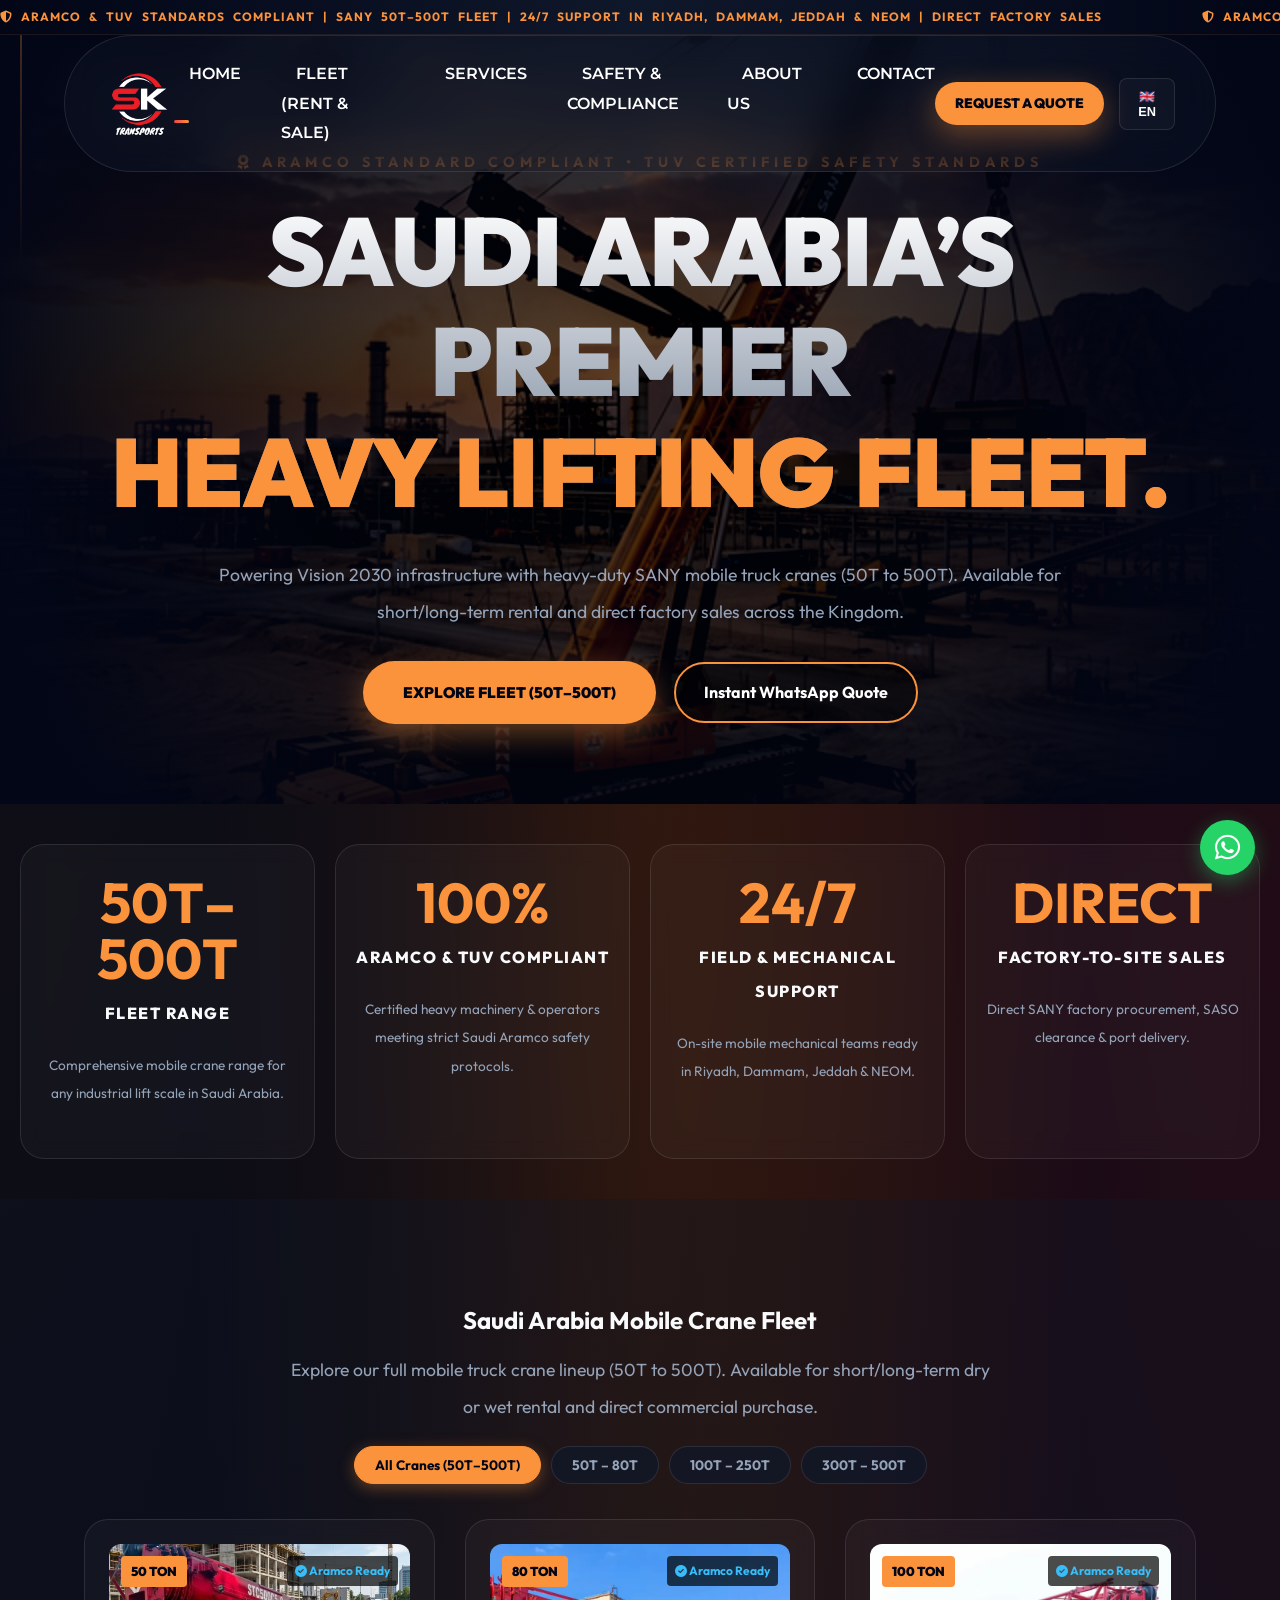
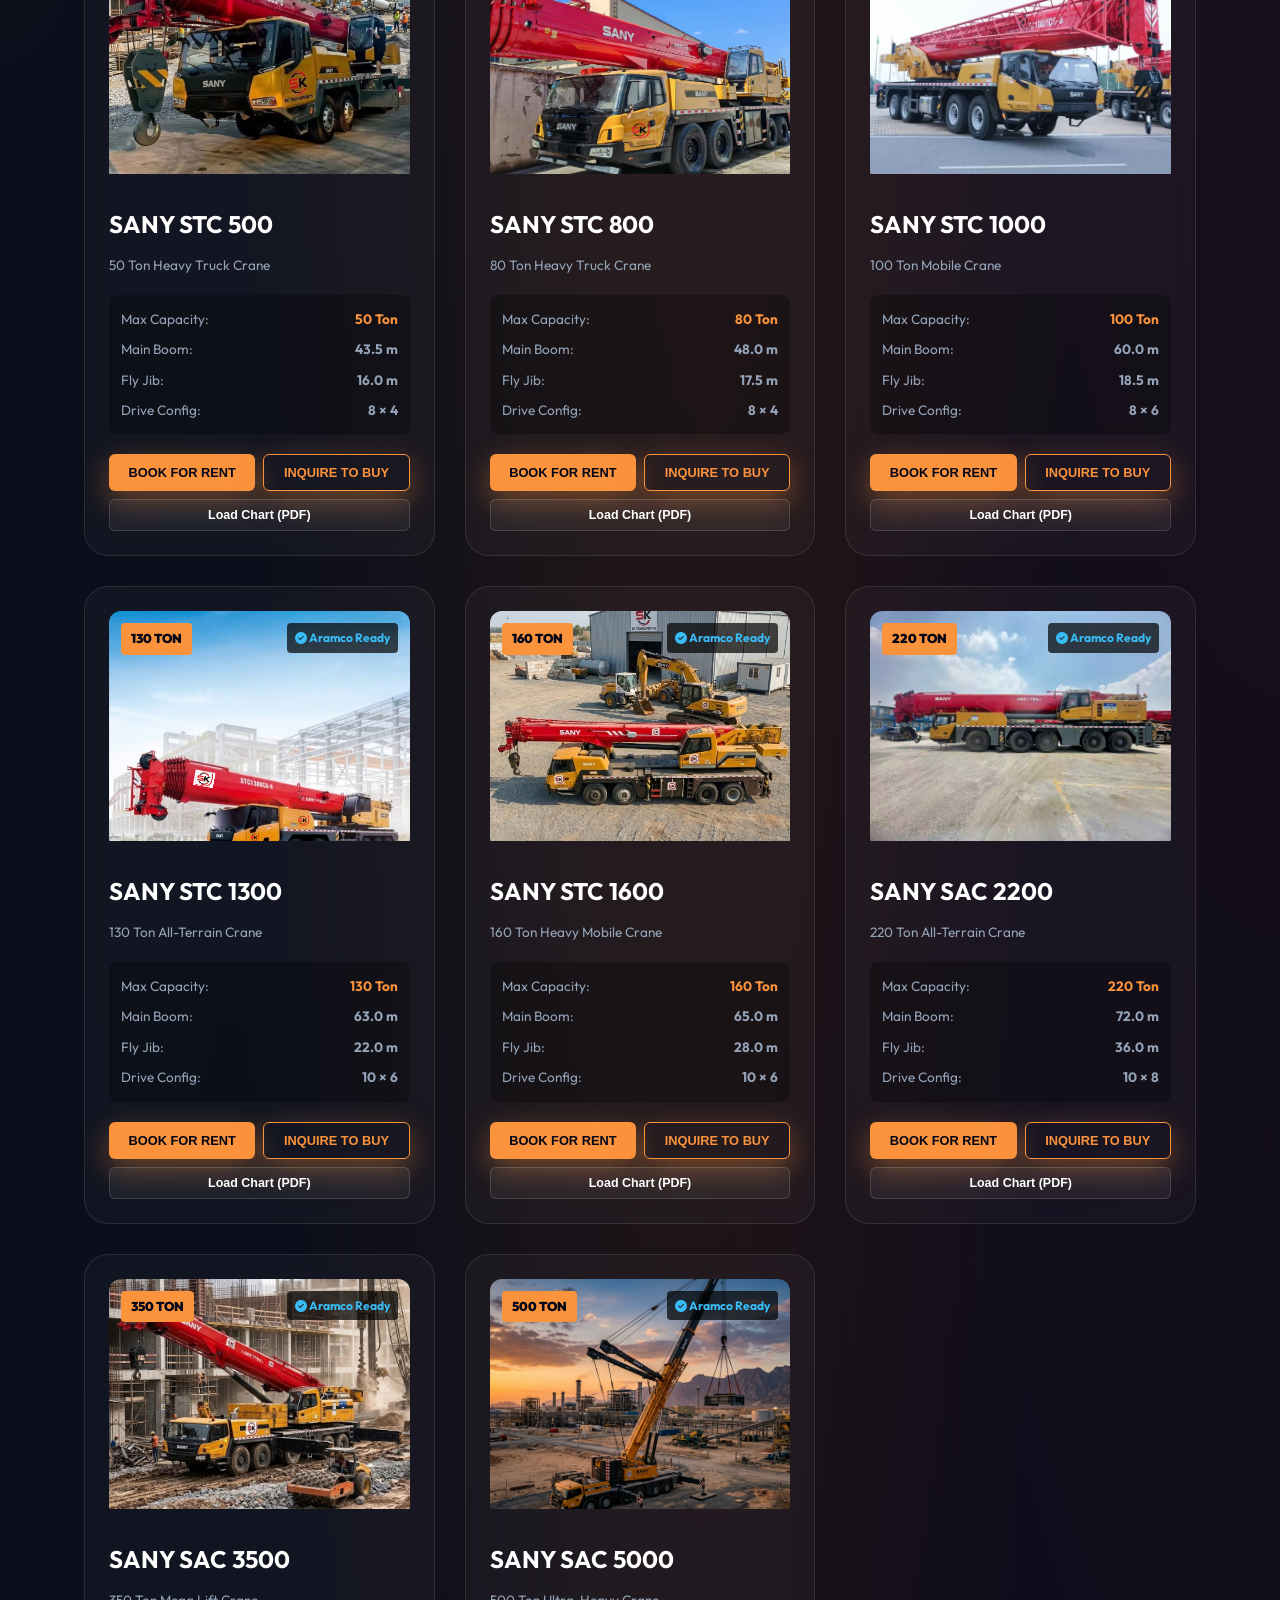
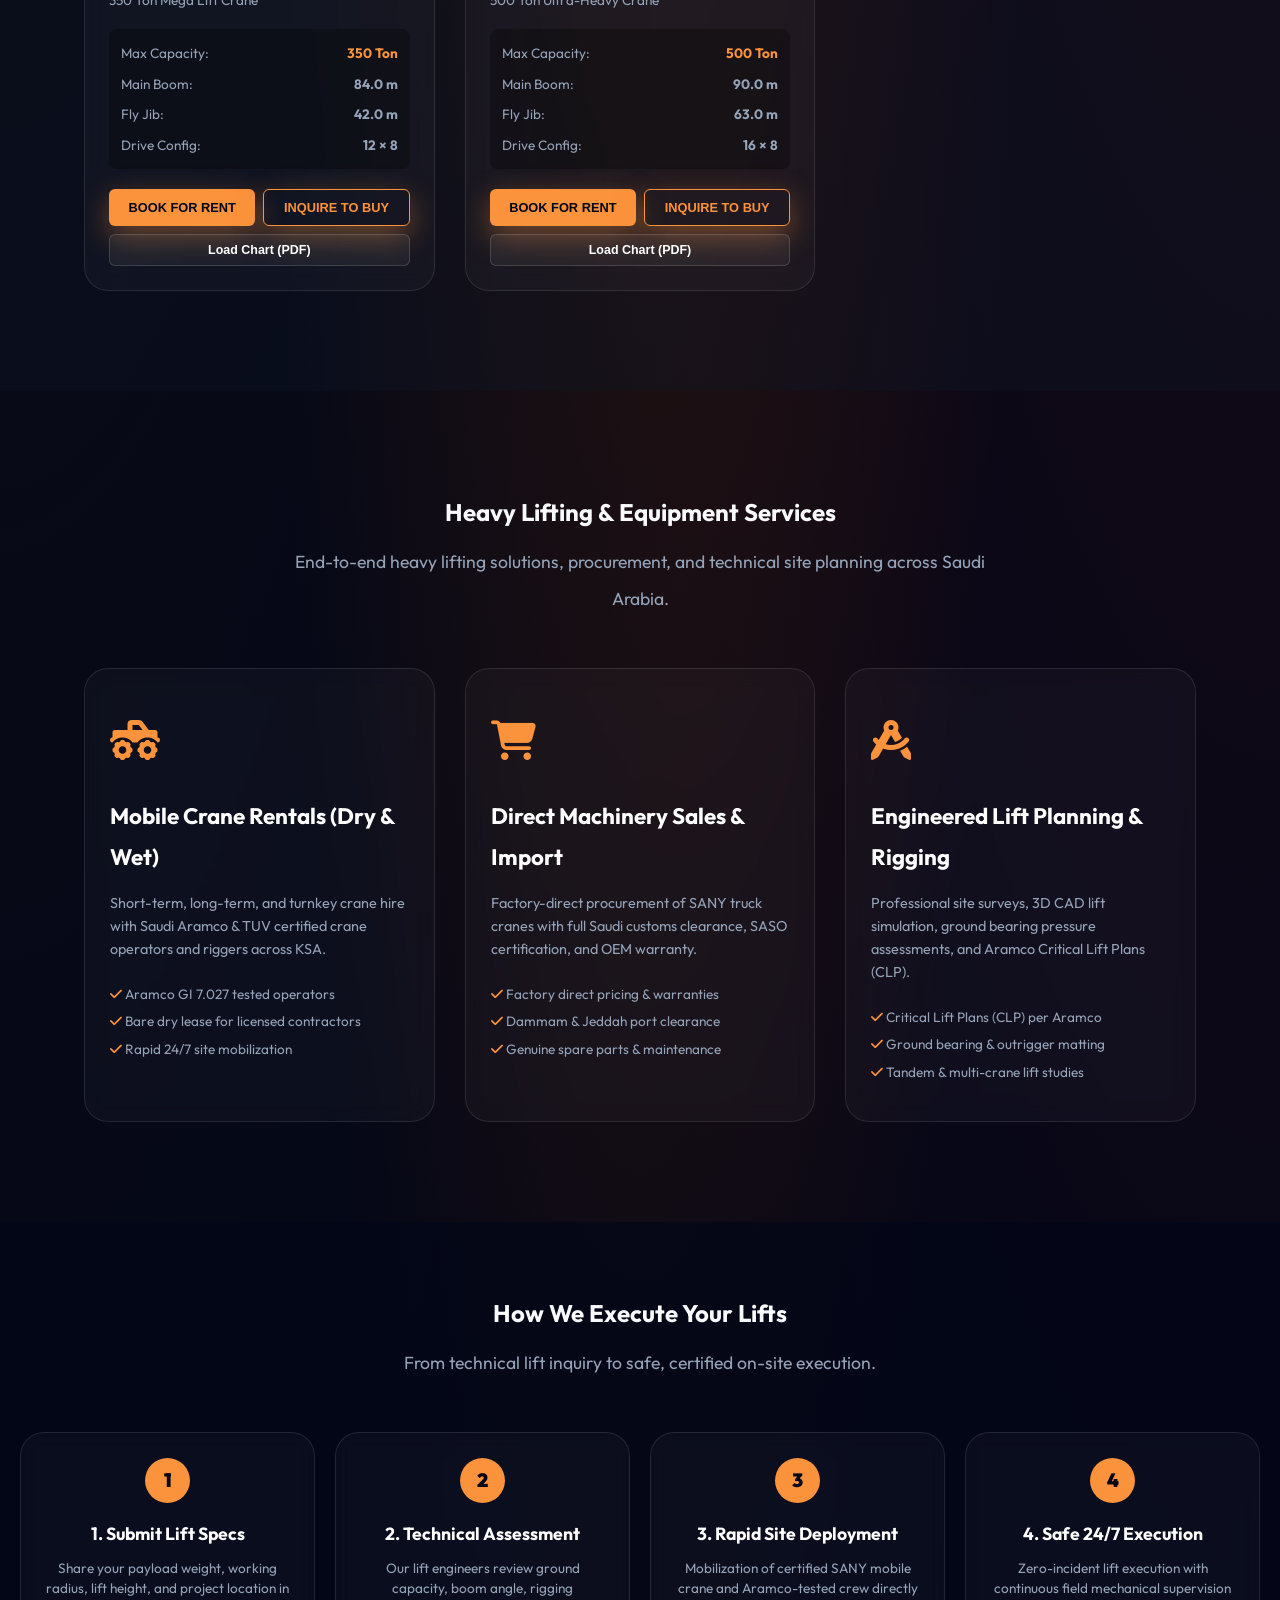
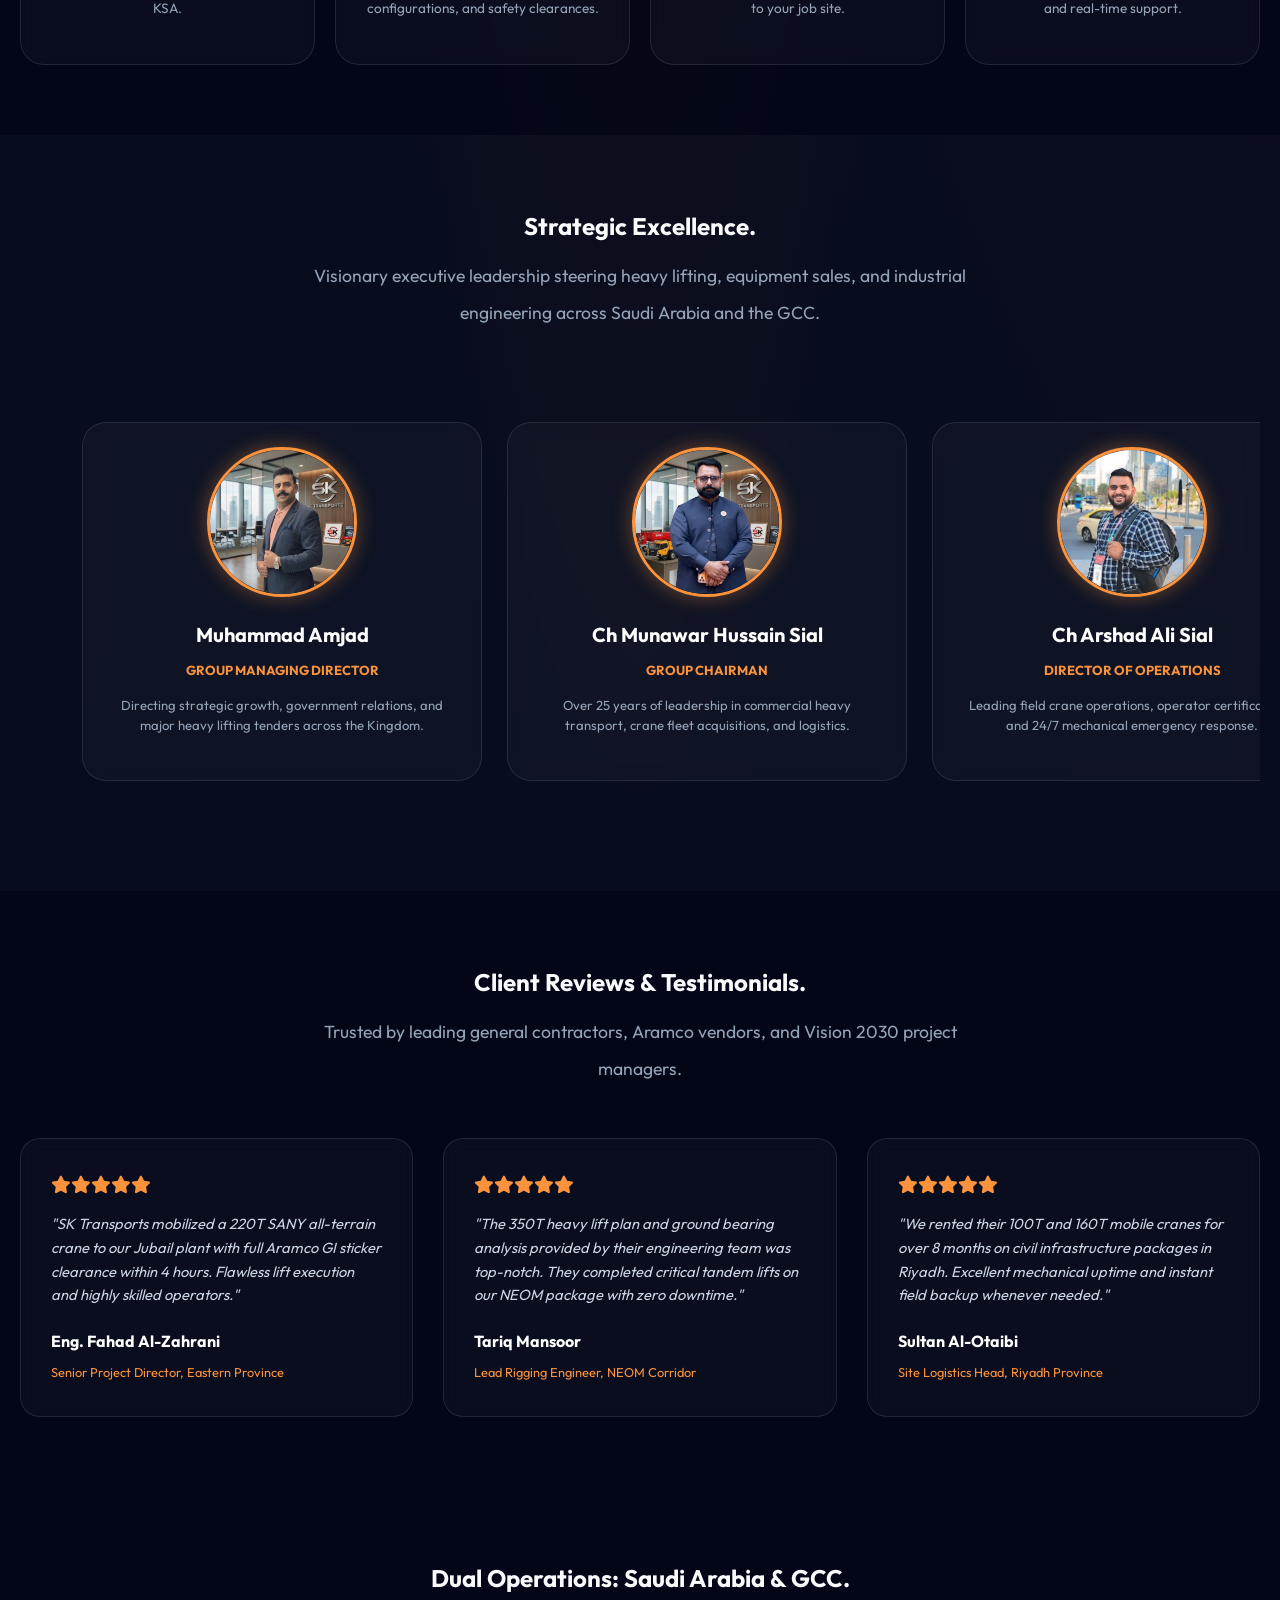
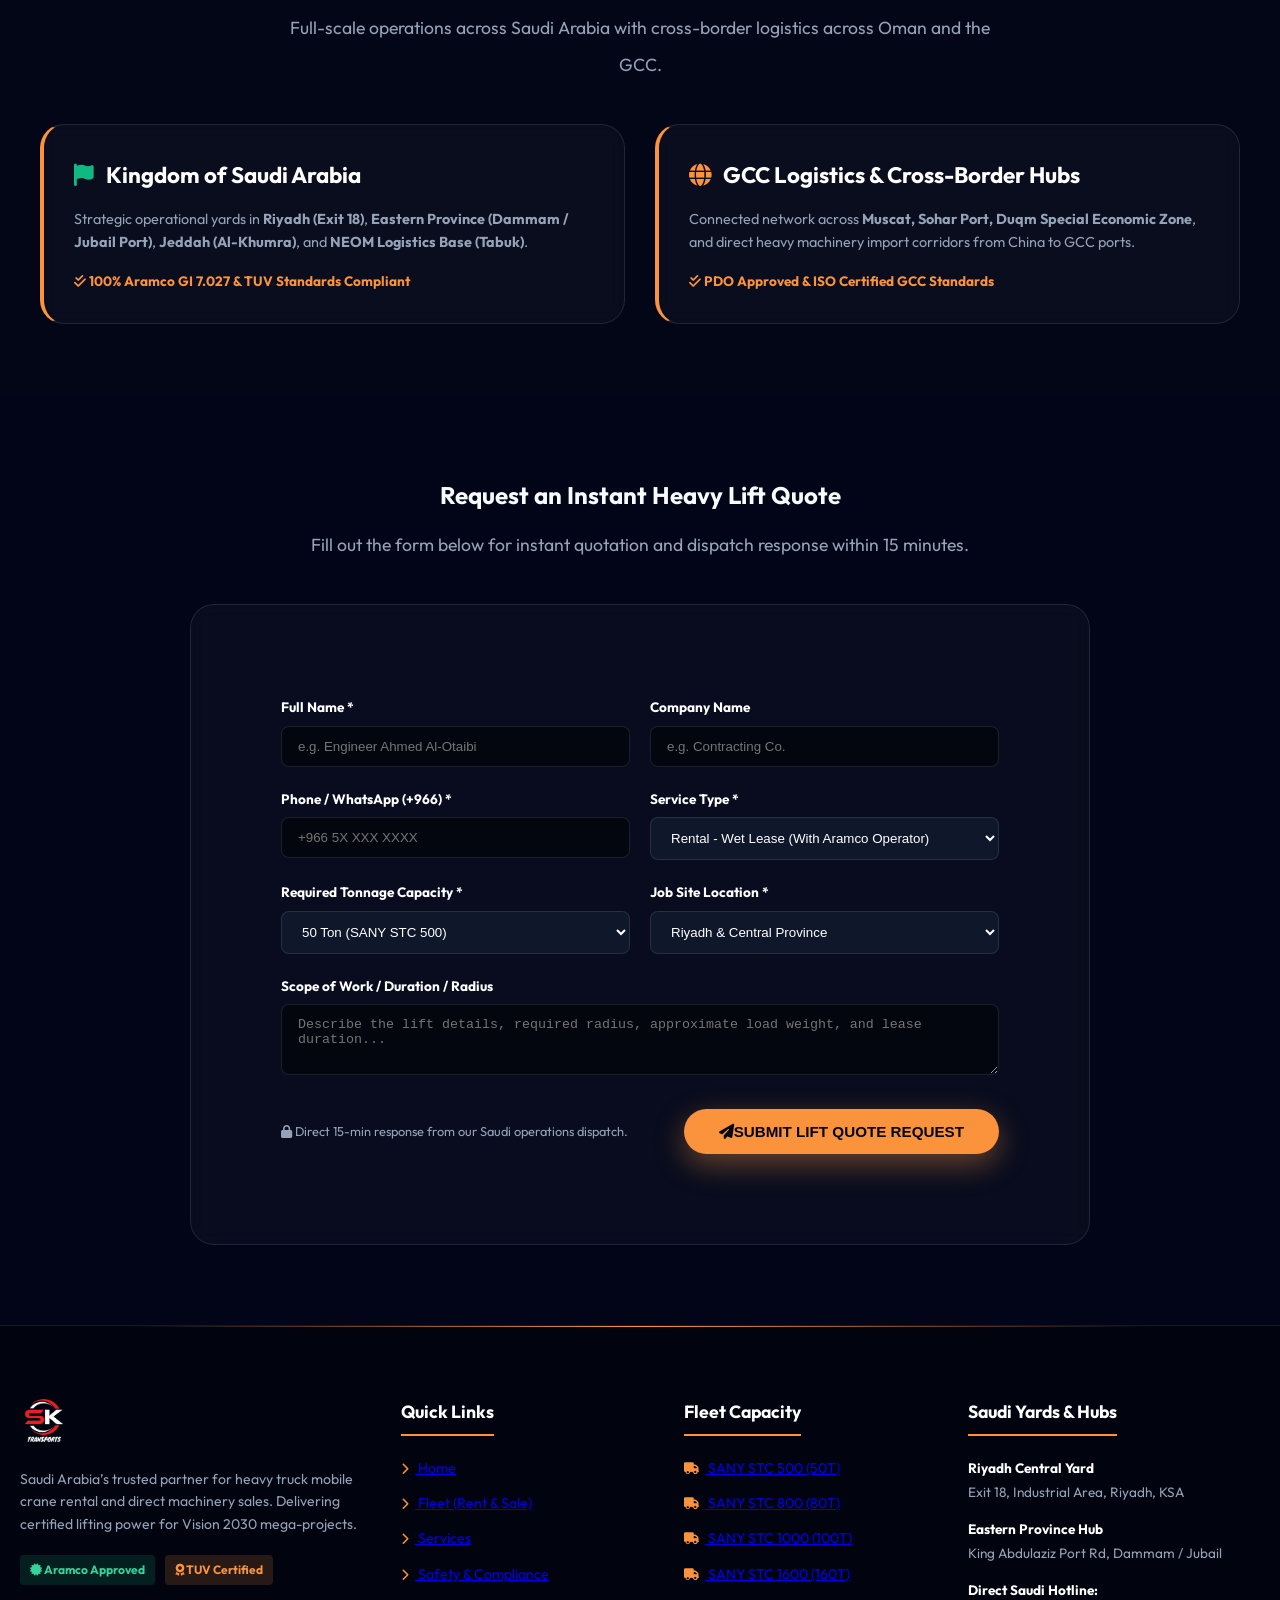
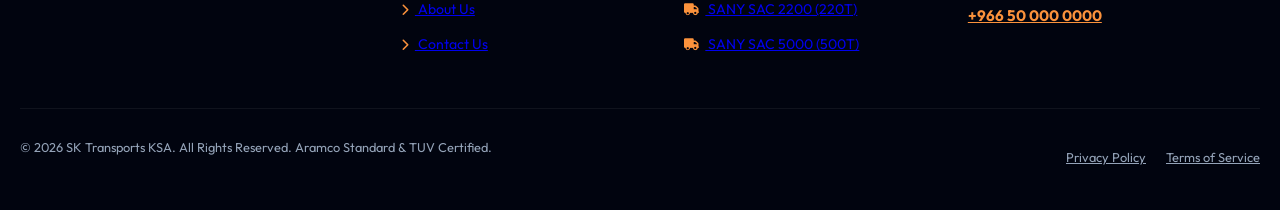
==== commit 2b7cfa4e: "feat: restore original visual design, orange color theme, leadership team and reviews sections with " ====
--- a/index.html
+++ b/index.html
@@ -4,28 +4,25 @@
 <head>
     <meta charset="UTF-8">
     <meta name="viewport" content="width=device-width, initial-scale=1.0">
-    <title>SK Transports KSA | Heavy Truck Mobile Crane Rental & Sales Saudi Arabia | Aramco & TUV Certified</title>
+    <title>SK Transports | Mobile Crane Rental & Sales Saudi Arabia | Aramco & TUV Approved</title>
     <meta name="description"
-        content="Saudi Arabia’s premier heavy lifting specialists. SANY mobile truck crane rental (50T–500T) and direct factory sales across Riyadh, Dammam, Jubail, Jeddah & NEOM. Aramco standard compliant & TUV certified.">
+        content="Saudi Arabia premier heavy lifting specialists. SANY mobile truck crane rental (50T–500T) and direct machinery sales across Riyadh, Dammam, Jubail, Jeddah & NEOM. Aramco & TUV certified.">
+    <link rel="stylesheet" href="/styles/main.css?v=4.0">
+    <link rel="stylesheet" href="https://cdnjs.cloudflare.com/ajax/libs/font-awesome/6.5.1/css/all.min.css">
+    <link href="https://fonts.googleapis.com/css2?family=Montserrat:wght@400;500;600;700;800;900&family=Poppins:wght@300;400;500;600;700;800;900&family=Tajawal:wght@400;500;700;800;900&family=Cairo:wght@400;700;900&family=Outfit:wght@300;400;700;900&display=swap" rel="stylesheet">
     <link rel="canonical" href="https://sktransportsksa.com/" />
     <link rel="icon" type="image/png" href="/assets/favicon.png">
-
-    <!-- Fonts & Icons -->
-    <link rel="stylesheet" href="https://cdnjs.cloudflare.com/ajax/libs/font-awesome/6.5.1/css/all.min.css">
-    <link href="https://fonts.googleapis.com/css2?family=Montserrat:wght@400;500;600;700;800;900&family=Outfit:wght@400;500;600;700;800;900&family=Poppins:wght@300;400;500;600;700;800&family=Tajawal:wght@400;500;700;800;900&family=Cairo:wght@400;600;700;800;900&display=swap" rel="stylesheet">
-    <link rel="stylesheet" href="/styles/main.css?v=3.0">
 
     <!-- Schema.org JSON-LD SEO Markup -->
     <script type="application/ld+json">
     {
       "@context": "https://schema.org",
       "@type": "HeavyMachineryRental",
-      "name": "SK Transports KSA - Mobile Crane Rental & Heavy Machinery Sales",
+      "name": "SK Transports - Saudi Arabia",
       "image": "https://sktransportsksa.com/assets/hero.png",
-      "description": "Heavy-duty SANY mobile truck crane rental (50 Ton to 500 Ton) and direct factory sales across Saudi Arabia (Riyadh, Dammam/Jubail, Jeddah, NEOM). Aramco GI 7.027 and TUV Middle East certified.",
+      "description": "Heavy truck mobile crane rental (50T to 500T) and direct machinery sales across Saudi Arabia (Riyadh, Dammam, Jeddah, NEOM).",
       "address": {
         "@type": "PostalAddress",
-        "streetAddress": "Exit 18, Industrial Area",
         "addressLocality": "Riyadh",
         "addressRegion": "Riyadh Province",
         "addressCountry": "SA"
@@ -37,7 +34,6 @@
       },
       "url": "https://sktransportsksa.com",
       "telephone": "+966500000000",
-      "email": "info@sktransportsksa.com",
       "priceRange": "$$$$",
       "openingHoursSpecification": [
         {
@@ -47,989 +43,748 @@
           "closes": "23:59"
         }
       ],
-      "areaServed": [
-        { "@type": "AdministrativeArea", "name": "Riyadh Province" },
-        { "@type": "AdministrativeArea", "name": "Eastern Province (Dammam, Jubail, Khobar)" },
-        { "@type": "AdministrativeArea", "name": "Makkah Province (Jeddah, Rabigh)" },
-        { "@type": "AdministrativeArea", "name": "Tabuk Province (NEOM, Red Sea)" },
-        { "@type": "Country", "name": "Saudi Arabia" }
-      ]
+      "areaServed": ["Saudi Arabia", "Riyadh", "Dammam", "Jeddah", "NEOM", "GCC"]
     }
     </script>
 </head>
 
 <body>
 
-    <!-- 1. TOP UTILITY BAR -->
-    <div class="top-utility-bar">
-        <div class="container">
-            <div class="top-bar-content">
-                <div class="top-bar-left">
-                    <div class="top-info-item">
-                        <i class="fa-solid fa-phone-volume"></i>
-                        <a href="tel:+966500000000">+966 50 000 0000</a>
-                        <span style="font-size: 0.75rem; color: var(--text-muted);" data-i18n="top_phone_label">(24/7 Saudi Operations Hotline)</span>
-                    </div>
-                    <div class="top-info-item">
-                        <i class="fa-solid fa-envelope"></i>
-                        <a href="mailto:info@sktransportsksa.com">info@sktransportsksa.com</a>
-                    </div>
-                </div>
-                <div class="top-bar-right">
-                    <div class="top-info-item" data-i18n="top_service_areas">
-                        <i class="fa-solid fa-location-dot"></i> Service Coverage: Riyadh | Dammam / Jubail | Jeddah | NEOM
-                    </div>
-                    <div class="top-badge-saudi" data-i18n="top_badge">
-                        <i class="fa-solid fa-shield-halved"></i> Saudi Vision 2030 Partner
-                    </div>
-                    <button class="lang-selector-btn" onclick="toggleLanguage()">
-                        <i class="fa-solid fa-globe"></i>
-                        <span id="lang-toggle-text">العربية (AR)</span>
-                    </button>
-                </div>
+    <!-- Hoist Cable Visual -->
+    <div id="hoist-cable" style="position: fixed; left: 20px; top: 0; width: 2px; height: 30%; background: linear-gradient(180deg, var(--primary), transparent); z-index: 999; opacity: 0.3; pointer-events: none;"></div>
+
+    <!-- Top Ticker Bar -->
+    <div class="top-ticker">
+        <div class="ticker-content">
+            <div class="ticker-item" data-i18n="ticker_text">
+                <i class="fa-solid fa-shield-halved"></i> ARAMCO & TUV STANDARDS COMPLIANT | SANY 50T–500T FLEET | 24/7 SUPPORT IN RIYADH, DAMMAM, JEDDAH & NEOM | DIRECT FACTORY SALES
+            </div>
+            <div class="ticker-item" data-i18n="ticker_text">
+                <i class="fa-solid fa-shield-halved"></i> ARAMCO & TUV STANDARDS COMPLIANT | SANY 50T–500T FLEET | 24/7 SUPPORT IN RIYADH, DAMMAM, JEDDAH & NEOM | DIRECT FACTORY SALES
             </div>
         </div>
     </div>
 
-    <!-- MAIN NAVIGATION (HEADER) -->
-    <header class="header-main">
-        <div class="container">
-            <nav class="nav-container">
-                <a href="/" class="nav-logo">
-                    <img src="/assets/logo.png" alt="SK Transports KSA Logo">
-                    <div class="nav-logo-text">
-                        <span class="brand-title">SK <span>TRANSPORTS</span></span>
-                        <span class="brand-subtitle">Heavy Lifting & Cranes KSA</span>
-                    </div>
+    <!-- Main Navigation Header -->
+    <nav id="main-nav">
+        <a href="/" class="logo"><img src="/assets/logo.png" alt="SK TRANSPORTS KSA"></a>
+        
+        <!-- Mobile Burger -->
+        <div class="mobile-burger" onclick="toggleMobileMenu()">
+            <span></span>
+            <span></span>
+            <span></span>
+        </div>
+        
+        <ul class="nav-links">
+            <li><a href="/" class="active" data-i18n="nav_home">Home</a></li>
+            <li><a href="/fleet" data-i18n="nav_fleet">Fleet (Rent & Sale)</a></li>
+            <li><a href="/services" data-i18n="nav_services">Services</a></li>
+            <li><a href="/safety" data-i18n="nav_safety">Safety & Compliance</a></li>
+            <li><a href="/about" data-i18n="nav_about">About Us</a></li>
+            <li><a href="/contact-us" data-i18n="nav_contact">Contact</a></li>
+        </ul>
+
+        <div style="display: flex; align-items: center; gap: 15px;">
+            <a href="#rfq-section" class="btn-premium" style="padding: 9px 20px; font-size: 0.85rem;" id="nav-cta-btn" data-i18n="nav_quote_btn">Request a Quote</a>
+            
+            <div class="lang-selector-container">
+                <button class="lang-selector-btn" onclick="toggleLangMenu()">
+                    <span id="active-flag">🇬🇧 EN</span>
+                </button>
+                <div class="lang-dropdown-content">
+                    <a href="javascript:void(0)" onclick="setLanguage('en')">English (EN)</a>
+                    <a href="javascript:void(0)" onclick="setLanguage('ar')">العربية (AR)</a>
+                </div>
+            </div>
+        </div>
+    </nav>
+
+    <!-- Hero Section -->
+    <section class="hero">
+        <div class="hero-visual">
+            <img src="/assets/hero.png" alt="SANY Heavy Mobile Crane Fleet">
+        </div>
+        <div class="hero-overlay"></div>
+        <div class="hero-content">
+            <span class="hero-tagline" data-i18n="hero_tagline">
+                <i class="fa-solid fa-award" style="color: var(--primary);"></i> Aramco Standard Compliant • TUV Certified Safety Standards
+            </span>
+            <h1 class="hero-title" id="hero-title" data-i18n="hero_title">
+                SAUDI ARABIA’S PREMIER <span>HEAVY LIFTING FLEET.</span>
+            </h1>
+            <p style="color: var(--text-dim); max-width: 850px; margin: 20px auto; font-size: 1.1rem;" data-i18n="hero_desc">
+                Powering Vision 2030 infrastructure with heavy-duty SANY mobile truck cranes (50T to 500T). Available for short/long-term rental and direct factory sales across the Kingdom.
+            </p>
+            <div class="hero-cta" style="display: flex; gap: 18px; justify-content: center; flex-wrap: wrap; margin-top: 30px;">
+                <a href="#fleet" class="btn-premium" data-i18n="btn_explore_fleet">
+                    <i class="fa-solid fa-truck-monster"></i> Explore Fleet (50T–500T)
                 </a>
-
-                <button class="mobile-toggle" aria-label="Toggle navigation menu">
-                    <span></span>
-                    <span></span>
-                    <span></span>
-                </button>
-
-                <ul class="nav-menu">
-                    <li><a href="/" class="active" data-i18n="nav_home"><i class="fa-solid fa-house"></i> Home</a></li>
-                    <li><a href="/fleet" data-i18n="nav_fleet"><i class="fa-solid fa-truck-monster"></i> Fleet (Rent & Sale)</a></li>
-                    <li><a href="/services" data-i18n="nav_services"><i class="fa-solid fa-gears"></i> Services</a></li>
-                    <li><a href="/safety" data-i18n="nav_safety"><i class="fa-solid fa-shield-halved"></i> Safety & Compliance</a></li>
-                    <li><a href="/about" data-i18n="nav_about"><i class="fa-solid fa-building"></i> About Us</a></li>
-                    <li><a href="/contact-us" data-i18n="nav_contact"><i class="fa-solid fa-headset"></i> Contact</a></li>
+                <a href="https://wa.me/966500000000?text=Hello%20SK%20Transports%20KSA,%20I%20need%20an%20instant%20quote%20for%20crane%20rental/sales." target="_blank"
+                    style="color: #fff; text-decoration: none; font-weight: 700; border: 2px solid var(--primary); padding: 14px 28px; border-radius: 50px; display: inline-flex; align-items: center; gap: 8px; transition: all 0.3s ease; background: rgba(0,0,0,0.4);"
+                    data-i18n="btn_instant_wa">
+                    <i class="fab fa-whatsapp" style="color: #25d366; font-size: 1.2rem;"></i> Instant WhatsApp Quote
+                </a>
+            </div>
+        </div>
+    </section>
+
+    <!-- Stats & Trust Bar -->
+    <section class="section" style="padding: 40px 20px;">
+        <div class="grid-3"
+            style="display: grid; grid-template-columns: repeat(4, 1fr); gap: 20px; max-width: 1400px; margin: 0 auto;">
+            
+            <div class="glass-card" style="text-align: center; padding: 30px 20px;">
+                <h3 style="font-size: 3.5rem; color: var(--primary); line-height: 1;" data-i18n="stat_capacity_title">50T–500T</h3>
+                <p style="text-transform: uppercase; font-weight: 800; letter-spacing: 1.5px; margin-top: 10px;"
+                    data-i18n="stat_capacity_desc">Fleet Range</p>
+                <p style="color: var(--text-dim); margin-top: 10px; font-size: 0.85rem;" data-i18n="stat_capacity_sub">
+                    Comprehensive mobile crane range for any industrial lift scale in Saudi Arabia.
+                </p>
+            </div>
+
+            <div class="glass-card" style="text-align: center; padding: 30px 20px;">
+                <h3 style="font-size: 3.5rem; color: var(--primary); line-height: 1;" data-i18n="stat_standards_title">100%</h3>
+                <p style="text-transform: uppercase; font-weight: 800; letter-spacing: 1.5px; margin-top: 10px;"
+                    data-i18n="stat_standards_desc">Aramco & TUV Compliant</p>
+                <p style="color: var(--text-dim); margin-top: 10px; font-size: 0.85rem;" data-i18n="stat_standards_sub">
+                    Certified heavy machinery & operators meeting strict Saudi Aramco safety protocols.
+                </p>
+            </div>
+
+            <div class="glass-card" style="text-align: center; padding: 30px 20px;">
+                <h3 style="font-size: 3.5rem; color: var(--primary); line-height: 1;" data-i18n="stat_support_title">24/7</h3>
+                <p style="text-transform: uppercase; font-weight: 800; letter-spacing: 1.5px; margin-top: 10px;"
+                    data-i18n="stat_support_desc">Field & Mechanical Support</p>
+                <p style="color: var(--text-dim); margin-top: 10px; font-size: 0.85rem;" data-i18n="stat_support_sub">
+                    On-site mobile mechanical teams ready in Riyadh, Dammam, Jeddah & NEOM.
+                </p>
+            </div>
+
+            <div class="glass-card" style="text-align: center; padding: 30px 20px;">
+                <h3 style="font-size: 3.5rem; color: var(--primary); line-height: 1;" data-i18n="stat_sourcing_title">DIRECT</h3>
+                <p style="text-transform: uppercase; font-weight: 800; letter-spacing: 1.5px; margin-top: 10px;"
+                    data-i18n="stat_sourcing_desc">Factory-to-Site Sales</p>
+                <p style="color: var(--text-dim); margin-top: 10px; font-size: 0.85rem;" data-i18n="stat_sourcing_sub">
+                    Direct SANY factory procurement, SASO clearance & port delivery.
+                </p>
+            </div>
+        </div>
+    </section>
+
+    <!-- Fleet Catalog & Product Cards (Filterable) -->
+    <section class="section" id="fleet" style="background: rgba(15, 23, 42, 0.3);">
+        <div class="section-title" style="text-align: center; margin-bottom: 20px;">
+            <h2 data-i18n="fleet_title">Filterable Fleet Catalog.</h2>
+            <p style="color: var(--text-dim); font-size: 1.1rem; max-width: 700px; margin: 10px auto;" data-i18n="fleet_sub">
+                Explore our full mobile truck crane lineup (50T to 500T). Available for short/long-term dry or wet rental and direct commercial purchase.
+            </p>
+        </div>
+
+        <!-- Filter Bar -->
+        <div class="filter-bar">
+            <button class="filter-btn active" data-filter="all" data-i18n="filter_all">All Cranes (50T–500T)</button>
+            <button class="filter-btn" data-filter="50-80" data-i18n="filter_50_80">50T – 80T</button>
+            <button class="filter-btn" data-filter="100-250" data-i18n="filter_100_250">100T – 250T</button>
+            <button class="filter-btn" data-filter="300-500" data-i18n="filter_300_500">300T – 500T</button>
+        </div>
+
+        <div class="grid-3" style="display: grid; grid-template-columns: repeat(3, 1fr); gap: 30px; max-width: 1400px; margin: 0 auto; padding: 0 20px;">
+            
+            <!-- 50T Card -->
+            <div class="glass-card fleet-card" data-category="50-80" style="padding: 24px; display: flex; flex-direction: column;">
+                <div style="position: relative; overflow: hidden; border-radius: 12px; margin-bottom: 20px;">
+                    <img src="/assets/fleet-50t.jpg.png" alt="SANY STC 500 50T Crane" style="width: 100%; height: 230px; object-fit: cover;">
+                    <span style="position: absolute; top: 12px; left: 12px; background: var(--primary); color: #020617; padding: 4px 10px; border-radius: 4px; font-weight: 900; font-size: 0.8rem;">50 TON</span>
+                    <span style="position: absolute; top: 12px; right: 12px; background: rgba(0,0,0,0.7); color: #38bdf8; padding: 4px 8px; border-radius: 4px; font-size: 0.75rem; font-weight: 700;"><i class="fa-solid fa-check-circle"></i> Aramco Ready</span>
+                </div>
+                <h3 style="font-size: 1.5rem; color: #fff; margin-bottom: 5px;">SANY STC 500</h3>
+                <p style="color: var(--text-dim); font-size: 0.85rem; margin-bottom: 15px;">50 Ton Heavy Truck Crane</p>
+                <div class="card-specs" style="margin-bottom: 20px; background: rgba(0,0,0,0.3); padding: 12px; border-radius: 8px; font-size: 0.85rem;">
+                    <div style="display: flex; justify-content: space-between; margin-bottom: 6px;"><span>Max Capacity:</span> <strong style="color: var(--primary);">50 Ton</strong></div>
+                    <div style="display: flex; justify-content: space-between; margin-bottom: 6px;"><span>Main Boom:</span> <strong>43.5 m</strong></div>
+                    <div style="display: flex; justify-content: space-between; margin-bottom: 6px;"><span>Fly Jib:</span> <strong>16.0 m</strong></div>
+                    <div style="display: flex; justify-content: space-between;"><span>Drive Config:</span> <strong>8 × 4</strong></div>
+                </div>
+                <div style="margin-top: auto; display: flex; flex-direction: column; gap: 8px;">
+                    <div style="display: grid; grid-template-columns: 1fr 1fr; gap: 8px;">
+                        <button onclick="bookCrane('50t', 'rent')" class="btn-premium" style="padding: 10px; font-size: 0.8rem; text-align: center; border-radius: 6px;" data-i18n="btn_rent">Book for Rent</button>
+                        <button onclick="bookCrane('50t', 'buy')" class="btn-premium" style="padding: 10px; font-size: 0.8rem; text-align: center; border-radius: 6px; background: transparent; border: 1px solid var(--primary); color: var(--primary);" data-i18n="btn_buy">Inquire to Buy</button>
+                    </div>
+                    <button onclick="openLoadChart('50t')" style="background: rgba(255,255,255,0.05); color: #fff; border: 1px solid rgba(255,255,255,0.15); padding: 8px; border-radius: 6px; font-size: 0.78rem; cursor: pointer; font-weight: 600;" data-i18n="btn_chart"><i class="fa-solid fa-file-pdf"></i> Download Load Chart (PDF)</button>
+                </div>
+            </div>
+
+            <!-- 80T Card -->
+            <div class="glass-card fleet-card" data-category="50-80" style="padding: 24px; display: flex; flex-direction: column;">
+                <div style="position: relative; overflow: hidden; border-radius: 12px; margin-bottom: 20px;">
+                    <img src="/assets/fleet-80t.jpg.png" alt="SANY STC 800 80T Crane" style="width: 100%; height: 230px; object-fit: cover;">
+                    <span style="position: absolute; top: 12px; left: 12px; background: var(--primary); color: #020617; padding: 4px 10px; border-radius: 4px; font-weight: 900; font-size: 0.8rem;">80 TON</span>
+                    <span style="position: absolute; top: 12px; right: 12px; background: rgba(0,0,0,0.7); color: #38bdf8; padding: 4px 8px; border-radius: 4px; font-size: 0.75rem; font-weight: 700;"><i class="fa-solid fa-check-circle"></i> Aramco Ready</span>
+                </div>
+                <h3 style="font-size: 1.5rem; color: #fff; margin-bottom: 5px;">SANY STC 800</h3>
+                <p style="color: var(--text-dim); font-size: 0.85rem; margin-bottom: 15px;">80 Ton Heavy Truck Crane</p>
+                <div class="card-specs" style="margin-bottom: 20px; background: rgba(0,0,0,0.3); padding: 12px; border-radius: 8px; font-size: 0.85rem;">
+                    <div style="display: flex; justify-content: space-between; margin-bottom: 6px;"><span>Max Capacity:</span> <strong style="color: var(--primary);">80 Ton</strong></div>
+                    <div style="display: flex; justify-content: space-between; margin-bottom: 6px;"><span>Main Boom:</span> <strong>48.0 m</strong></div>
+                    <div style="display: flex; justify-content: space-between; margin-bottom: 6px;"><span>Fly Jib:</span> <strong>17.5 m</strong></div>
+                    <div style="display: flex; justify-content: space-between;"><span>Drive Config:</span> <strong>8 × 4</strong></div>
+                </div>
+                <div style="margin-top: auto; display: flex; flex-direction: column; gap: 8px;">
+                    <div style="display: grid; grid-template-columns: 1fr 1fr; gap: 8px;">
+                        <button onclick="bookCrane('80t', 'rent')" class="btn-premium" style="padding: 10px; font-size: 0.8rem; text-align: center; border-radius: 6px;" data-i18n="btn_rent">Book for Rent</button>
+                        <button onclick="bookCrane('80t', 'buy')" class="btn-premium" style="padding: 10px; font-size: 0.8rem; text-align: center; border-radius: 6px; background: transparent; border: 1px solid var(--primary); color: var(--primary);" data-i18n="btn_buy">Inquire to Buy</button>
+                    </div>
+                    <button onclick="openLoadChart('80t')" style="background: rgba(255,255,255,0.05); color: #fff; border: 1px solid rgba(255,255,255,0.15); padding: 8px; border-radius: 6px; font-size: 0.78rem; cursor: pointer; font-weight: 600;" data-i18n="btn_chart"><i class="fa-solid fa-file-pdf"></i> Download Load Chart (PDF)</button>
+                </div>
+            </div>
+
+            <!-- 100T Card -->
+            <div class="glass-card fleet-card" data-category="100-250" style="padding: 24px; display: flex; flex-direction: column;">
+                <div style="position: relative; overflow: hidden; border-radius: 12px; margin-bottom: 20px;">
+                    <img src="/assets/fleet-100t.jpg.png" alt="SANY STC 1000 100T Crane" style="width: 100%; height: 230px; object-fit: cover;">
+                    <span style="position: absolute; top: 12px; left: 12px; background: var(--primary); color: #020617; padding: 4px 10px; border-radius: 4px; font-weight: 900; font-size: 0.8rem;">100 TON</span>
+                    <span style="position: absolute; top: 12px; right: 12px; background: rgba(0,0,0,0.7); color: #38bdf8; padding: 4px 8px; border-radius: 4px; font-size: 0.75rem; font-weight: 700;"><i class="fa-solid fa-check-circle"></i> Aramco Ready</span>
+                </div>
+                <h3 style="font-size: 1.5rem; color: #fff; margin-bottom: 5px;">SANY STC 1000</h3>
+                <p style="color: var(--text-dim); font-size: 0.85rem; margin-bottom: 15px;">100 Ton Mobile Crane</p>
+                <div class="card-specs" style="margin-bottom: 20px; background: rgba(0,0,0,0.3); padding: 12px; border-radius: 8px; font-size: 0.85rem;">
+                    <div style="display: flex; justify-content: space-between; margin-bottom: 6px;"><span>Max Capacity:</span> <strong style="color: var(--primary);">100 Ton</strong></div>
+                    <div style="display: flex; justify-content: space-between; margin-bottom: 6px;"><span>Main Boom:</span> <strong>60.0 m</strong></div>
+                    <div style="display: flex; justify-content: space-between; margin-bottom: 6px;"><span>Fly Jib:</span> <strong>18.5 m</strong></div>
+                    <div style="display: flex; justify-content: space-between;"><span>Drive Config:</span> <strong>8 × 6</strong></div>
+                </div>
+                <div style="margin-top: auto; display: flex; flex-direction: column; gap: 8px;">
+                    <div style="display: grid; grid-template-columns: 1fr 1fr; gap: 8px;">
+                        <button onclick="bookCrane('100t', 'rent')" class="btn-premium" style="padding: 10px; font-size: 0.8rem; text-align: center; border-radius: 6px;" data-i18n="btn_rent">Book for Rent</button>
+                        <button onclick="bookCrane('100t', 'buy')" class="btn-premium" style="padding: 10px; font-size: 0.8rem; text-align: center; border-radius: 6px; background: transparent; border: 1px solid var(--primary); color: var(--primary);" data-i18n="btn_buy">Inquire to Buy</button>
+                    </div>
+                    <button onclick="openLoadChart('100t')" style="background: rgba(255,255,255,0.05); color: #fff; border: 1px solid rgba(255,255,255,0.15); padding: 8px; border-radius: 6px; font-size: 0.78rem; cursor: pointer; font-weight: 600;" data-i18n="btn_chart"><i class="fa-solid fa-file-pdf"></i> Download Load Chart (PDF)</button>
+                </div>
+            </div>
+
+            <!-- 130T Card -->
+            <div class="glass-card fleet-card" data-category="100-250" style="padding: 24px; display: flex; flex-direction: column;">
+                <div style="position: relative; overflow: hidden; border-radius: 12px; margin-bottom: 20px;">
+                    <img src="/assets/fleet-130t.jpg.png" alt="SANY STC 1300 130T Crane" style="width: 100%; height: 230px; object-fit: cover;">
+                    <span style="position: absolute; top: 12px; left: 12px; background: var(--primary); color: #020617; padding: 4px 10px; border-radius: 4px; font-weight: 900; font-size: 0.8rem;">130 TON</span>
+                    <span style="position: absolute; top: 12px; right: 12px; background: rgba(0,0,0,0.7); color: #38bdf8; padding: 4px 8px; border-radius: 4px; font-size: 0.75rem; font-weight: 700;"><i class="fa-solid fa-check-circle"></i> Aramco Ready</span>
+                </div>
+                <h3 style="font-size: 1.5rem; color: #fff; margin-bottom: 5px;">SANY STC 1300</h3>
+                <p style="color: var(--text-dim); font-size: 0.85rem; margin-bottom: 15px;">130 Ton All-Terrain Crane</p>
+                <div class="card-specs" style="margin-bottom: 20px; background: rgba(0,0,0,0.3); padding: 12px; border-radius: 8px; font-size: 0.85rem;">
+                    <div style="display: flex; justify-content: space-between; margin-bottom: 6px;"><span>Max Capacity:</span> <strong style="color: var(--primary);">130 Ton</strong></div>
+                    <div style="display: flex; justify-content: space-between; margin-bottom: 6px;"><span>Main Boom:</span> <strong>63.0 m</strong></div>
+                    <div style="display: flex; justify-content: space-between; margin-bottom: 6px;"><span>Fly Jib:</span> <strong>22.0 m</strong></div>
+                    <div style="display: flex; justify-content: space-between;"><span>Drive Config:</span> <strong>10 × 6</strong></div>
+                </div>
+                <div style="margin-top: auto; display: flex; flex-direction: column; gap: 8px;">
+                    <div style="display: grid; grid-template-columns: 1fr 1fr; gap: 8px;">
+                        <button onclick="bookCrane('130t', 'rent')" class="btn-premium" style="padding: 10px; font-size: 0.8rem; text-align: center; border-radius: 6px;" data-i18n="btn_rent">Book for Rent</button>
+                        <button onclick="bookCrane('130t', 'buy')" class="btn-premium" style="padding: 10px; font-size: 0.8rem; text-align: center; border-radius: 6px; background: transparent; border: 1px solid var(--primary); color: var(--primary);" data-i18n="btn_buy">Inquire to Buy</button>
+                    </div>
+                    <button onclick="openLoadChart('130t')" style="background: rgba(255,255,255,0.05); color: #fff; border: 1px solid rgba(255,255,255,0.15); padding: 8px; border-radius: 6px; font-size: 0.78rem; cursor: pointer; font-weight: 600;" data-i18n="btn_chart"><i class="fa-solid fa-file-pdf"></i> Download Load Chart (PDF)</button>
+                </div>
+            </div>
+
+            <!-- 160T Card -->
+            <div class="glass-card fleet-card" data-category="100-250" style="padding: 24px; display: flex; flex-direction: column;">
+                <div style="position: relative; overflow: hidden; border-radius: 12px; margin-bottom: 20px;">
+                    <img src="/assets/fleet-160t.jpg.png" alt="SANY STC 1600 160T Crane" style="width: 100%; height: 230px; object-fit: cover;">
+                    <span style="position: absolute; top: 12px; left: 12px; background: var(--primary); color: #020617; padding: 4px 10px; border-radius: 4px; font-weight: 900; font-size: 0.8rem;">160 TON</span>
+                    <span style="position: absolute; top: 12px; right: 12px; background: rgba(0,0,0,0.7); color: #38bdf8; padding: 4px 8px; border-radius: 4px; font-size: 0.75rem; font-weight: 700;"><i class="fa-solid fa-check-circle"></i> Aramco Ready</span>
+                </div>
+                <h3 style="font-size: 1.5rem; color: #fff; margin-bottom: 5px;">SANY STC 1600</h3>
+                <p style="color: var(--text-dim); font-size: 0.85rem; margin-bottom: 15px;">160 Ton Heavy Mobile Crane</p>
+                <div class="card-specs" style="margin-bottom: 20px; background: rgba(0,0,0,0.3); padding: 12px; border-radius: 8px; font-size: 0.85rem;">
+                    <div style="display: flex; justify-content: space-between; margin-bottom: 6px;"><span>Max Capacity:</span> <strong style="color: var(--primary);">160 Ton</strong></div>
+                    <div style="display: flex; justify-content: space-between; margin-bottom: 6px;"><span>Main Boom:</span> <strong>65.0 m</strong></div>
+                    <div style="display: flex; justify-content: space-between; margin-bottom: 6px;"><span>Fly Jib:</span> <strong>28.0 m</strong></div>
+                    <div style="display: flex; justify-content: space-between;"><span>Drive Config:</span> <strong>10 × 6</strong></div>
+                </div>
+                <div style="margin-top: auto; display: flex; flex-direction: column; gap: 8px;">
+                    <div style="display: grid; grid-template-columns: 1fr 1fr; gap: 8px;">
+                        <button onclick="bookCrane('160t', 'rent')" class="btn-premium" style="padding: 10px; font-size: 0.8rem; text-align: center; border-radius: 6px;" data-i18n="btn_rent">Book for Rent</button>
+                        <button onclick="bookCrane('160t', 'buy')" class="btn-premium" style="padding: 10px; font-size: 0.8rem; text-align: center; border-radius: 6px; background: transparent; border: 1px solid var(--primary); color: var(--primary);" data-i18n="btn_buy">Inquire to Buy</button>
+                    </div>
+                    <button onclick="openLoadChart('160t')" style="background: rgba(255,255,255,0.05); color: #fff; border: 1px solid rgba(255,255,255,0.15); padding: 8px; border-radius: 6px; font-size: 0.78rem; cursor: pointer; font-weight: 600;" data-i18n="btn_chart"><i class="fa-solid fa-file-pdf"></i> Download Load Chart (PDF)</button>
+                </div>
+            </div>
+
+            <!-- 220T Card -->
+            <div class="glass-card fleet-card" data-category="100-250" style="padding: 24px; display: flex; flex-direction: column;">
+                <div style="position: relative; overflow: hidden; border-radius: 12px; margin-bottom: 20px;">
+                    <img src="/assets/fleet-220t.jpg.jpg" alt="SANY SAC 2200 220T Crane" style="width: 100%; height: 230px; object-fit: cover;">
+                    <span style="position: absolute; top: 12px; left: 12px; background: var(--primary); color: #020617; padding: 4px 10px; border-radius: 4px; font-weight: 900; font-size: 0.8rem;">220 TON</span>
+                    <span style="position: absolute; top: 12px; right: 12px; background: rgba(0,0,0,0.7); color: #38bdf8; padding: 4px 8px; border-radius: 4px; font-size: 0.75rem; font-weight: 700;"><i class="fa-solid fa-check-circle"></i> Aramco Ready</span>
+                </div>
+                <h3 style="font-size: 1.5rem; color: #fff; margin-bottom: 5px;">SANY SAC 2200</h3>
+                <p style="color: var(--text-dim); font-size: 0.85rem; margin-bottom: 15px;">220 Ton All-Terrain Crane</p>
+                <div class="card-specs" style="margin-bottom: 20px; background: rgba(0,0,0,0.3); padding: 12px; border-radius: 8px; font-size: 0.85rem;">
+                    <div style="display: flex; justify-content: space-between; margin-bottom: 6px;"><span>Max Capacity:</span> <strong style="color: var(--primary);">220 Ton</strong></div>
+                    <div style="display: flex; justify-content: space-between; margin-bottom: 6px;"><span>Main Boom:</span> <strong>72.0 m</strong></div>
+                    <div style="display: flex; justify-content: space-between; margin-bottom: 6px;"><span>Fly Jib:</span> <strong>36.0 m</strong></div>
+                    <div style="display: flex; justify-content: space-between;"><span>Drive Config:</span> <strong>10 × 8</strong></div>
+                </div>
+                <div style="margin-top: auto; display: flex; flex-direction: column; gap: 8px;">
+                    <div style="display: grid; grid-template-columns: 1fr 1fr; gap: 8px;">
+                        <button onclick="bookCrane('220t', 'rent')" class="btn-premium" style="padding: 10px; font-size: 0.8rem; text-align: center; border-radius: 6px;" data-i18n="btn_rent">Book for Rent</button>
+                        <button onclick="bookCrane('220t', 'buy')" class="btn-premium" style="padding: 10px; font-size: 0.8rem; text-align: center; border-radius: 6px; background: transparent; border: 1px solid var(--primary); color: var(--primary);" data-i18n="btn_buy">Inquire to Buy</button>
+                    </div>
+                    <button onclick="openLoadChart('220t')" style="background: rgba(255,255,255,0.05); color: #fff; border: 1px solid rgba(255,255,255,0.15); padding: 8px; border-radius: 6px; font-size: 0.78rem; cursor: pointer; font-weight: 600;" data-i18n="btn_chart"><i class="fa-solid fa-file-pdf"></i> Download Load Chart (PDF)</button>
+                </div>
+            </div>
+
+            <!-- 350T Card -->
+            <div class="glass-card fleet-card" data-category="300-500" style="padding: 24px; display: flex; flex-direction: column;">
+                <div style="position: relative; overflow: hidden; border-radius: 12px; margin-bottom: 20px;">
+                    <img src="/assets/fleet-350t.jpg.png" alt="SANY SAC 3500 350T Crane" style="width: 100%; height: 230px; object-fit: cover;">
+                    <span style="position: absolute; top: 12px; left: 12px; background: var(--primary); color: #020617; padding: 4px 10px; border-radius: 4px; font-weight: 900; font-size: 0.8rem;">350 TON</span>
+                    <span style="position: absolute; top: 12px; right: 12px; background: rgba(0,0,0,0.7); color: #38bdf8; padding: 4px 8px; border-radius: 4px; font-size: 0.75rem; font-weight: 700;"><i class="fa-solid fa-check-circle"></i> Aramco Ready</span>
+                </div>
+                <h3 style="font-size: 1.5rem; color: #fff; margin-bottom: 5px;">SANY SAC 3500</h3>
+                <p style="color: var(--text-dim); font-size: 0.85rem; margin-bottom: 15px;">350 Ton Mega Lift Crane</p>
+                <div class="card-specs" style="margin-bottom: 20px; background: rgba(0,0,0,0.3); padding: 12px; border-radius: 8px; font-size: 0.85rem;">
+                    <div style="display: flex; justify-content: space-between; margin-bottom: 6px;"><span>Max Capacity:</span> <strong style="color: var(--primary);">350 Ton</strong></div>
+                    <div style="display: flex; justify-content: space-between; margin-bottom: 6px;"><span>Main Boom:</span> <strong>84.0 m</strong></div>
+                    <div style="display: flex; justify-content: space-between; margin-bottom: 6px;"><span>Fly Jib:</span> <strong>42.0 m</strong></div>
+                    <div style="display: flex; justify-content: space-between;"><span>Drive Config:</span> <strong>12 × 8</strong></div>
+                </div>
+                <div style="margin-top: auto; display: flex; flex-direction: column; gap: 8px;">
+                    <div style="display: grid; grid-template-columns: 1fr 1fr; gap: 8px;">
+                        <button onclick="bookCrane('350t', 'rent')" class="btn-premium" style="padding: 10px; font-size: 0.8rem; text-align: center; border-radius: 6px;" data-i18n="btn_rent">Book for Rent</button>
+                        <button onclick="bookCrane('350t', 'buy')" class="btn-premium" style="padding: 10px; font-size: 0.8rem; text-align: center; border-radius: 6px; background: transparent; border: 1px solid var(--primary); color: var(--primary);" data-i18n="btn_buy">Inquire to Buy</button>
+                    </div>
+                    <button onclick="openLoadChart('350t')" style="background: rgba(255,255,255,0.05); color: #fff; border: 1px solid rgba(255,255,255,0.15); padding: 8px; border-radius: 6px; font-size: 0.78rem; cursor: pointer; font-weight: 600;" data-i18n="btn_chart"><i class="fa-solid fa-file-pdf"></i> Download Load Chart (PDF)</button>
+                </div>
+            </div>
+
+            <!-- 500T Card -->
+            <div class="glass-card fleet-card" data-category="300-500" style="padding: 24px; display: flex; flex-direction: column;">
+                <div style="position: relative; overflow: hidden; border-radius: 12px; margin-bottom: 20px;">
+                    <img src="/assets/hero.png" alt="SANY SAC 5000 500T Crane" style="width: 100%; height: 230px; object-fit: cover;">
+                    <span style="position: absolute; top: 12px; left: 12px; background: var(--primary); color: #020617; padding: 4px 10px; border-radius: 4px; font-weight: 900; font-size: 0.8rem;">500 TON</span>
+                    <span style="position: absolute; top: 12px; right: 12px; background: rgba(0,0,0,0.7); color: #38bdf8; padding: 4px 8px; border-radius: 4px; font-size: 0.75rem; font-weight: 700;"><i class="fa-solid fa-check-circle"></i> Aramco Ready</span>
+                </div>
+                <h3 style="font-size: 1.5rem; color: #fff; margin-bottom: 5px;">SANY SAC 5000</h3>
+                <p style="color: var(--text-dim); font-size: 0.85rem; margin-bottom: 15px;">500 Ton Ultra-Heavy Crane</p>
+                <div class="card-specs" style="margin-bottom: 20px; background: rgba(0,0,0,0.3); padding: 12px; border-radius: 8px; font-size: 0.85rem;">
+                    <div style="display: flex; justify-content: space-between; margin-bottom: 6px;"><span>Max Capacity:</span> <strong style="color: var(--primary);">500 Ton</strong></div>
+                    <div style="display: flex; justify-content: space-between; margin-bottom: 6px;"><span>Main Boom:</span> <strong>90.0 m</strong></div>
+                    <div style="display: flex; justify-content: space-between; margin-bottom: 6px;"><span>Fly Jib:</span> <strong>63.0 m</strong></div>
+                    <div style="display: flex; justify-content: space-between;"><span>Drive Config:</span> <strong>16 × 8</strong></div>
+                </div>
+                <div style="margin-top: auto; display: flex; flex-direction: column; gap: 8px;">
+                    <div style="display: grid; grid-template-columns: 1fr 1fr; gap: 8px;">
+                        <button onclick="bookCrane('500t', 'rent')" class="btn-premium" style="padding: 10px; font-size: 0.8rem; text-align: center; border-radius: 6px;" data-i18n="btn_rent">Book for Rent</button>
+                        <button onclick="bookCrane('500t', 'buy')" class="btn-premium" style="padding: 10px; font-size: 0.8rem; text-align: center; border-radius: 6px; background: transparent; border: 1px solid var(--primary); color: var(--primary);" data-i18n="btn_buy">Inquire to Buy</button>
+                    </div>
+                    <button onclick="openLoadChart('500t')" style="background: rgba(255,255,255,0.05); color: #fff; border: 1px solid rgba(255,255,255,0.15); padding: 8px; border-radius: 6px; font-size: 0.78rem; cursor: pointer; font-weight: 600;" data-i18n="btn_chart"><i class="fa-solid fa-file-pdf"></i> Download Load Chart (PDF)</button>
+                </div>
+            </div>
+
+        </div>
+    </section>
+
+    <!-- Engineered Services Section -->
+    <section class="section" id="services">
+        <div class="section-title" style="text-align: center; margin-bottom: 50px;">
+            <h2 data-i18n="services_title">Engineered Services.</h2>
+            <p style="color: var(--text-dim); font-size: 1.1rem; max-width: 700px; margin: 10px auto;" data-i18n="services_sub">
+                End-to-end heavy lifting solutions, procurement, and technical site planning across Saudi Arabia.
+            </p>
+        </div>
+
+        <div class="grid-3" style="display: grid; grid-template-columns: repeat(3, 1fr); gap: 30px; max-width: 1400px; margin: 0 auto; padding: 0 20px;">
+            
+            <div class="glass-card" style="padding: 35px 25px; position: relative;">
+                <div style="font-size: 2.5rem; color: var(--primary); margin-bottom: 20px;"><i class="fa-solid fa-truck-monster"></i></div>
+                <h3 style="font-size: 1.4rem; color: #fff; margin-bottom: 15px;" data-i18n="service_rentals_title">Mobile Crane Rentals (Dry & Wet)</h3>
+                <p style="color: var(--text-dim); font-size: 0.9rem; line-height: 1.6; margin-bottom: 20px;" data-i18n="service_rentals_desc">
+                    Short-term, long-term, and turnkey crane hire with Saudi Aramco & TUV certified crane operators and riggers across KSA.
+                </p>
+                <ul style="list-style: none; padding: 0; color: var(--text-dim); font-size: 0.85rem; line-height: 2;">
+                    <li><i class="fa-solid fa-check" style="color: var(--primary);"></i> Aramco GI 7.027 tested operators</li>
+                    <li><i class="fa-solid fa-check" style="color: var(--primary);"></i> Bare dry lease for licensed contractors</li>
+                    <li><i class="fa-solid fa-check" style="color: var(--primary);"></i> Rapid 24/7 site mobilization</li>
                 </ul>
-
-                <div class="nav-actions">
-                    <a href="#rfq-section" class="btn btn-primary btn-sm" data-i18n="nav_quote_btn">
-                        <i class="fa-solid fa-file-invoice-dollar"></i> Request a Quote
-                    </a>
-                </div>
-            </nav>
-        </div>
-    </header>
-
-    <!-- 2. HERO SECTION -->
-    <section class="hero-section">
-        <div class="hero-bg-overlay"></div>
-        <div class="container">
-            <div class="hero-grid">
-                <div class="hero-content">
-                    <div class="hero-badge">
-                        <i class="fa-solid fa-award"></i>
-                        <span data-i18n="hero_badge">Aramco Standard Compliant • TUV Certified Safety Standards</span>
-                    </div>
-                    <h1 class="hero-headline">
-                        <span data-i18n="hero_title_1">Saudi Arabia’s Premier</span><br>
-                        <span class="highlight" data-i18n="hero_title_2">Heavy Lifting & Mobile Crane Fleet</span>
-                    </h1>
-                    <p class="hero-subheadline" data-i18n="hero_desc">
-                        Powering Vision 2030 infrastructure with heavy-duty SANY mobile truck cranes (50T to 500T). Available for short/long-term rental and direct factory sales across the Kingdom.
-                    </p>
-                    <div class="hero-cta">
-                        <a href="#fleet-catalog" class="btn btn-primary btn-lg" data-i18n="btn_explore_fleet">
-                            <i class="fa-solid fa-truck-monster"></i> Explore Fleet (50T–500T)
-                        </a>
-                        <button onclick="contactGeneralWA()" class="btn btn-whatsapp btn-lg" data-i18n="btn_instant_wa">
-                            <i class="fa-brands fa-whatsapp"></i> Instant WhatsApp Quote
+            </div>
+
+            <div class="glass-card" style="padding: 35px 25px; position: relative;">
+                <div style="font-size: 2.5rem; color: var(--primary); margin-bottom: 20px;"><i class="fa-solid fa-cart-shopping"></i></div>
+                <h3 style="font-size: 1.4rem; color: #fff; margin-bottom: 15px;" data-i18n="service_sales_title">Direct Machinery Sales & Import</h3>
+                <p style="color: var(--text-dim); font-size: 0.9rem; line-height: 1.6; margin-bottom: 20px;" data-i18n="service_sales_desc">
+                    Factory-direct procurement of SANY truck cranes with full Saudi customs clearance, SASO certification, and OEM warranty.
+                </p>
+                <ul style="list-style: none; padding: 0; color: var(--text-dim); font-size: 0.85rem; line-height: 2;">
+                    <li><i class="fa-solid fa-check" style="color: var(--primary);"></i> Factory direct pricing & warranties</li>
+                    <li><i class="fa-solid fa-check" style="color: var(--primary);"></i> Dammam & Jeddah port clearance</li>
+                    <li><i class="fa-solid fa-check" style="color: var(--primary);"></i> Genuine spare parts & maintenance</li>
+                </ul>
+            </div>
+
+            <div class="glass-card" style="padding: 35px 25px; position: relative;">
+                <div style="font-size: 2.5rem; color: var(--primary); margin-bottom: 20px;"><i class="fa-solid fa-drafting-compass"></i></div>
+                <h3 style="font-size: 1.4rem; color: #fff; margin-bottom: 15px;" data-i18n="service_planning_title">Engineered Lift Planning & Rigging</h3>
+                <p style="color: var(--text-dim); font-size: 0.9rem; line-height: 1.6; margin-bottom: 20px;" data-i18n="service_planning_desc">
+                    Professional site surveys, 3D CAD lift simulation, ground bearing pressure assessments, and Aramco Critical Lift Plans (CLP).
+                </p>
+                <ul style="list-style: none; padding: 0; color: var(--text-dim); font-size: 0.85rem; line-height: 2;">
+                    <li><i class="fa-solid fa-check" style="color: var(--primary);"></i> Critical Lift Plans (CLP) per Aramco</li>
+                    <li><i class="fa-solid fa-check" style="color: var(--primary);"></i> Ground bearing & outrigger matting</li>
+                    <li><i class="fa-solid fa-check" style="color: var(--primary);"></i> Tandem & multi-crane lift studies</li>
+                </ul>
+            </div>
+
+        </div>
+    </section>
+
+    <!-- 4-Step Process Section -->
+    <section class="section" style="background: rgba(2, 6, 23, 0.7); padding: 70px 20px;">
+        <div class="section-title" style="text-align: center; margin-bottom: 50px;">
+            <h2 data-i18n="process_title">4-Step Deployment Workflow.</h2>
+            <p style="color: var(--text-dim); font-size: 1.1rem; max-width: 700px; margin: 10px auto;" data-i18n="process_sub">
+                From technical lift inquiry to safe, certified on-site execution.
+            </p>
+        </div>
+
+        <div class="grid-3" style="display: grid; grid-template-columns: repeat(4, 1fr); gap: 20px; max-width: 1400px; margin: 0 auto;">
+            
+            <div class="glass-card" style="padding: 25px; text-align: center;">
+                <div style="width: 45px; height: 45px; background: var(--primary); color: #020617; border-radius: 50%; display: flex; align-items: center; justify-content: center; font-weight: 900; font-size: 1.2rem; margin: 0 auto 15px;">1</div>
+                <h4 style="color: #fff; font-size: 1.1rem; margin-bottom: 8px;" data-i18n="step_1_title">Submit Lift Specs</h4>
+                <p style="color: var(--text-dim); font-size: 0.85rem; line-height: 1.5;" data-i18n="step_1_desc">Provide load weight, required radius, boom height, and job location in Saudi Arabia.</p>
+            </div>
+
+            <div class="glass-card" style="padding: 25px; text-align: center;">
+                <div style="width: 45px; height: 45px; background: var(--primary); color: #020617; border-radius: 50%; display: flex; align-items: center; justify-content: center; font-weight: 900; font-size: 1.2rem; margin: 0 auto 15px;">2</div>
+                <h4 style="color: #fff; font-size: 1.1rem; margin-bottom: 8px;" data-i18n="step_2_title">Technical Assessment</h4>
+                <p style="color: var(--text-dim); font-size: 0.85rem; line-height: 1.5;" data-i18n="step_2_desc">Engineered ground analysis, boom configuration selection, and Aramco safety clearance.</p>
+            </div>
+
+            <div class="glass-card" style="padding: 25px; text-align: center;">
+                <div style="width: 45px; height: 45px; background: var(--primary); color: #020617; border-radius: 50%; display: flex; align-items: center; justify-content: center; font-weight: 900; font-size: 1.2rem; margin: 0 auto 15px;">3</div>
+                <h4 style="color: #fff; font-size: 1.1rem; margin-bottom: 8px;" data-i18n="step_3_title">Rapid Site Deployment</h4>
+                <p style="color: var(--text-dim); font-size: 0.85rem; line-height: 1.5;" data-i18n="step_3_desc">Mobilization of certified SANY mobile crane and Aramco-tested crew to your job site.</p>
+            </div>
+
+            <div class="glass-card" style="padding: 25px; text-align: center;">
+                <div style="width: 45px; height: 45px; background: var(--primary); color: #020617; border-radius: 50%; display: flex; align-items: center; justify-content: center; font-weight: 900; font-size: 1.2rem; margin: 0 auto 15px;">4</div>
+                <h4 style="color: #fff; font-size: 1.1rem; margin-bottom: 8px;" data-i18n="step_4_title">Safe 24/7 Execution</h4>
+                <p style="color: var(--text-dim); font-size: 0.85rem; line-height: 1.5;" data-i18n="step_4_desc">Zero-incident lift execution with continuous field mechanical backup and safety monitoring.</p>
+            </div>
+
+        </div>
+    </section>
+
+    <!-- Leadership / Team Section (Strategic Excellence) -->
+    <section class="section" style="background: rgba(15, 23, 42, 0.4); padding: 70px 20px;">
+        <div class="section-title" style="text-align: center; margin-bottom: 50px;">
+            <h2>Strategic Excellence.</h2>
+            <p style="color: var(--text-dim); font-size: 1.1rem; max-width: 700px; margin: 10px auto;">
+                Visionary executive leadership steering heavy lifting, equipment sales, and industrial engineering across Saudi Arabia and the GCC.
+            </p>
+        </div>
+
+        <div class="leadership-grid" style="display: grid; grid-template-columns: repeat(4, 1fr); gap: 25px; max-width: 1400px; margin: 0 auto;">
+            
+            <!-- Leader 1 -->
+            <div class="glass-card" style="padding: 24px; text-align: center; overflow: hidden;">
+                <div style="width: 150px; height: 150px; margin: 0 auto 20px; border-radius: 50%; overflow: hidden; border: 3px solid var(--primary); box-shadow: 0 0 20px var(--primary-glow);">
+                    <img src="/assets/ceo.png" alt="Muhammad Amjad" style="width: 100%; height: 100%; object-fit: cover;">
+                </div>
+                <h3 style="font-size: 1.25rem; color: #fff; margin-bottom: 4px;">Muhammad Amjad</h3>
+                <p style="color: var(--primary); font-size: 0.82rem; font-weight: 700; text-transform: uppercase; margin-bottom: 12px;">Group Managing Director</p>
+                <p style="color: var(--text-dim); font-size: 0.82rem; line-height: 1.5;">
+                    Directing strategic growth, government relations, and major heavy lifting tenders across the Kingdom.
+                </p>
+            </div>
+
+            <!-- Leader 2 -->
+            <div class="glass-card" style="padding: 24px; text-align: center; overflow: hidden;">
+                <div style="width: 150px; height: 150px; margin: 0 auto 20px; border-radius: 50%; overflow: hidden; border: 3px solid var(--primary); box-shadow: 0 0 20px var(--primary-glow);">
+                    <img src="/assets/chairman.jpg.png" alt="Ch Munawar Hussain Sial" style="width: 100%; height: 100%; object-fit: cover;">
+                </div>
+                <h3 style="font-size: 1.25rem; color: #fff; margin-bottom: 4px;">Ch Munawar Hussain Sial</h3>
+                <p style="color: var(--primary); font-size: 0.82rem; font-weight: 700; text-transform: uppercase; margin-bottom: 12px;">Group Chairman</p>
+                <p style="color: var(--text-dim); font-size: 0.82rem; line-height: 1.5;">
+                    Over 25 years of leadership in commercial heavy transport, crane fleet acquisitions, and logistics.
+                </p>
+            </div>
+
+            <!-- Leader 3 -->
+            <div class="glass-card" style="padding: 24px; text-align: center; overflow: hidden;">
+                <div style="width: 150px; height: 150px; margin: 0 auto 20px; border-radius: 50%; overflow: hidden; border: 3px solid var(--primary); box-shadow: 0 0 20px var(--primary-glow);">
+                    <img src="/assets/md2.jpg.jpeg" alt="Ch Arshad Ali Sial" style="width: 100%; height: 100%; object-fit: cover;">
+                </div>
+                <h3 style="font-size: 1.25rem; color: #fff; margin-bottom: 4px;">Ch Arshad Ali Sial</h3>
+                <p style="color: var(--primary); font-size: 0.82rem; font-weight: 700; text-transform: uppercase; margin-bottom: 12px;">Director of Operations</p>
+                <p style="color: var(--text-dim); font-size: 0.82rem; line-height: 1.5;">
+                    Leading field crane operations, operator certifications, and 24/7 mechanical emergency response.
+                </p>
+            </div>
+
+            <!-- Leader 4 -->
+            <div class="glass-card" style="padding: 24px; text-align: center; overflow: hidden;">
+                <div style="width: 150px; height: 150px; margin: 0 auto 20px; border-radius: 50%; overflow: hidden; border: 3px solid var(--primary); box-shadow: 0 0 20px var(--primary-glow);">
+                    <img src="/assets/md.jpg" alt="Tasawar Hussain Sial" style="width: 100%; height: 100%; object-fit: cover;">
+                </div>
+                <h3 style="font-size: 1.25rem; color: #fff; margin-bottom: 4px;">Tasawar Hussain Sial</h3>
+                <p style="color: var(--primary); font-size: 0.82rem; font-weight: 700; text-transform: uppercase; margin-bottom: 12px;">Head of Global Procurement</p>
+                <p style="color: var(--text-dim); font-size: 0.82rem; line-height: 1.5;">
+                    Managing direct factory procurement from SANY China, SASO clearance, and spare parts supply chain.
+                </p>
+            </div>
+
+        </div>
+    </section>
+
+    <!-- Client Reviews Section -->
+    <section class="section" style="padding: 70px 20px;">
+        <div class="section-title" style="text-align: center; margin-bottom: 50px;">
+            <h2>Client Reviews & Testimonials.</h2>
+            <p style="color: var(--text-dim); font-size: 1.1rem; max-width: 700px; margin: 10px auto;">
+                Trusted by leading general contractors, Aramco vendors, and Vision 2030 project managers.
+            </p>
+        </div>
+
+        <div class="reviews-grid" style="display: grid; grid-template-columns: repeat(3, 1fr); gap: 30px; max-width: 1400px; margin: 0 auto;">
+            
+            <div class="review-card glass-card" style="padding: 30px; position: relative;">
+                <div style="color: var(--primary); font-size: 1.1rem; margin-bottom: 12px;">
+                    <i class="fa-solid fa-star"></i><i class="fa-solid fa-star"></i><i class="fa-solid fa-star"></i><i class="fa-solid fa-star"></i><i class="fa-solid fa-star"></i>
+                </div>
+                <p class="review-content" style="color: #cbd5e1; font-size: 0.92rem; line-height: 1.6; margin-bottom: 20px; font-style: italic;">
+                    "SK Transports mobilized a 220T SANY all-terrain crane to our Jubail plant with full Aramco GI sticker clearance within 4 hours. Flawless lift execution and highly skilled operators."
+                </p>
+                <div class="reviewer-info">
+                    <h5 style="color: #fff; font-size: 1rem; margin-bottom: 2px;">Eng. Fahad Al-Zahrani</h5>
+                    <span style="color: var(--primary); font-size: 0.8rem;">Senior Project Director, Eastern Province</span>
+                </div>
+            </div>
+
+            <div class="review-card glass-card" style="padding: 30px; position: relative;">
+                <div style="color: var(--primary); font-size: 1.1rem; margin-bottom: 12px;">
+                    <i class="fa-solid fa-star"></i><i class="fa-solid fa-star"></i><i class="fa-solid fa-star"></i><i class="fa-solid fa-star"></i><i class="fa-solid fa-star"></i>
+                </div>
+                <p class="review-content" style="color: #cbd5e1; font-size: 0.92rem; line-height: 1.6; margin-bottom: 20px; font-style: italic;">
+                    "The 350T heavy lift plan and ground bearing analysis provided by their engineering team was top-notch. They completed critical tandem lifts on our NEOM package with zero downtime."
+                </p>
+                <div class="reviewer-info">
+                    <h5 style="color: #fff; font-size: 1rem; margin-bottom: 2px;">Tariq Mansoor</h5>
+                    <span style="color: var(--primary); font-size: 0.8rem;">Lead Rigging Engineer, NEOM Corridor</span>
+                </div>
+            </div>
+
+            <div class="review-card glass-card" style="padding: 30px; position: relative;">
+                <div style="color: var(--primary); font-size: 1.1rem; margin-bottom: 12px;">
+                    <i class="fa-solid fa-star"></i><i class="fa-solid fa-star"></i><i class="fa-solid fa-star"></i><i class="fa-solid fa-star"></i><i class="fa-solid fa-star"></i>
+                </div>
+                <p class="review-content" style="color: #cbd5e1; font-size: 0.92rem; line-height: 1.6; margin-bottom: 20px; font-style: italic;">
+                    "We rented their 100T and 160T mobile cranes for over 8 months on civil infrastructure packages in Riyadh. Excellent mechanical uptime and instant field backup whenever needed."
+                </p>
+                <div class="reviewer-info">
+                    <h5 style="color: #fff; font-size: 1rem; margin-bottom: 2px;">Sultan Al-Otaibi</h5>
+                    <span style="color: var(--primary); font-size: 0.8rem;">Site Logistics Head, Riyadh Province</span>
+                </div>
+            </div>
+
+        </div>
+    </section>
+
+    <!-- Dual Operations / Saudi Arabia Hubs -->
+    <section class="section" style="background: rgba(2, 6, 23, 0.7); padding: 70px 20px;">
+        <div class="section-title" style="text-align: center; margin-bottom: 40px;">
+            <h2>Dual Operations: Saudi Arabia & GCC.</h2>
+            <p style="color: var(--text-dim); font-size: 1.1rem; max-width: 700px; margin: 10px auto;">
+                Full-scale operations across Saudi Arabia with cross-border logistics across Oman and the GCC.
+            </p>
+        </div>
+
+        <div class="grid-3" style="display: grid; grid-template-columns: repeat(2, 1fr); gap: 30px; max-width: 1200px; margin: 0 auto;">
+            
+            <div class="glass-card" style="padding: 30px; border-left: 4px solid var(--primary);">
+                <h3 style="font-size: 1.4rem; color: #fff; margin-bottom: 12px;"><i class="fa-solid fa-flag" style="color: #10b981; margin-right: 8px;"></i> Kingdom of Saudi Arabia</h3>
+                <p style="color: var(--text-dim); font-size: 0.9rem; line-height: 1.6; margin-bottom: 15px;">
+                    Strategic operational yards in <strong>Riyadh (Exit 18)</strong>, <strong>Eastern Province (Dammam / Jubail Port)</strong>, <strong>Jeddah (Al-Khumra)</strong>, and <strong>NEOM Logistics Base (Tabuk)</strong>.
+                </p>
+                <div style="font-size: 0.85rem; color: var(--primary); font-weight: 700;">
+                    <i class="fa-solid fa-check-double"></i> 100% Aramco GI 7.027 & TUV Standards Compliant
+                </div>
+            </div>
+
+            <div class="glass-card" style="padding: 30px; border-left: 4px solid var(--primary);">
+                <h3 style="font-size: 1.4rem; color: #fff; margin-bottom: 12px;"><i class="fa-solid fa-globe" style="color: var(--primary); margin-right: 8px;"></i> GCC Logistics & Cross-Border Hubs</h3>
+                <p style="color: var(--text-dim); font-size: 0.9rem; line-height: 1.6; margin-bottom: 15px;">
+                    Connected network across <strong>Muscat, Sohar Port, Duqm Special Economic Zone</strong>, and direct heavy machinery import corridors from China to GCC ports.
+                </p>
+                <div style="font-size: 0.85rem; color: var(--primary); font-weight: 700;">
+                    <i class="fa-solid fa-check-double"></i> PDO Approved & ISO Certified GCC Standards
+                </div>
+            </div>
+
+        </div>
+    </section>
+
+    <!-- RFQ Form Section -->
+    <section class="section" id="rfq-section" style="background: rgba(2, 6, 23, 0.8); padding: 80px 20px;">
+        <div class="section-title" style="text-align: center; margin-bottom: 40px;">
+            <h2 data-i18n="rfq_title">Request a Lift Quote.</h2>
+            <p style="color: var(--text-dim); font-size: 1.1rem; max-width: 700px; margin: 10px auto;" data-i18n="rfq_sub">
+                Fill out the form below for instant quotation and dispatch response within 15 minutes.
+            </p>
+        </div>
+
+        <div style="max-width: 900px; margin: 0 auto;" class="glass-card">
+            <div style="padding: 40px;">
+                <form id="rfq-form">
+                    <div style="display: grid; grid-template-columns: 1fr 1fr; gap: 20px; margin-bottom: 20px;">
+                        <div>
+                            <label style="display: block; font-size: 0.85rem; font-weight: 700; margin-bottom: 6px; color: #fff;">Full Name *</label>
+                            <input type="text" id="rfq-name" required placeholder="e.g. Engineer Ahmed Al-Otaibi" style="width: 100%; padding: 12px 16px; background: rgba(0,0,0,0.5); border: 1px solid rgba(255,255,255,0.1); border-radius: 8px; color: #fff; outline: none;">
+                        </div>
+                        <div>
+                            <label style="display: block; font-size: 0.85rem; font-weight: 700; margin-bottom: 6px; color: #fff;">Company Name</label>
+                            <input type="text" id="rfq-company" placeholder="e.g. Contracting Co." style="width: 100%; padding: 12px 16px; background: rgba(0,0,0,0.5); border: 1px solid rgba(255,255,255,0.1); border-radius: 8px; color: #fff; outline: none;">
+                        </div>
+                    </div>
+
+                    <div style="display: grid; grid-template-columns: 1fr 1fr; gap: 20px; margin-bottom: 20px;">
+                        <div>
+                            <label style="display: block; font-size: 0.85rem; font-weight: 700; margin-bottom: 6px; color: #fff;">Phone / WhatsApp (+966) *</label>
+                            <input type="tel" id="rfq-phone" required placeholder="+966 5X XXX XXXX" style="width: 100%; padding: 12px 16px; background: rgba(0,0,0,0.5); border: 1px solid rgba(255,255,255,0.1); border-radius: 8px; color: #fff; outline: none;">
+                        </div>
+                        <div>
+                            <label style="display: block; font-size: 0.85rem; font-weight: 700; margin-bottom: 6px; color: #fff;">Service Type *</label>
+                            <select id="rfq-service" required style="width: 100%; padding: 12px 16px; background: #0f172a; border: 1px solid rgba(255,255,255,0.1); border-radius: 8px; color: #fff; outline: none;">
+                                <option value="Rental - Wet Lease (With Aramco Operator)">Rental - Wet Lease (With Aramco Operator)</option>
+                                <option value="Rental - Dry Lease (Bare Crane)">Rental - Dry Lease (Bare Crane)</option>
+                                <option value="Direct Crane Purchase (Factory Sales)">Direct Crane Purchase (Factory Sales)</option>
+                            </select>
+                        </div>
+                    </div>
+
+                    <div style="display: grid; grid-template-columns: 1fr 1fr; gap: 20px; margin-bottom: 20px;">
+                        <div>
+                            <label style="display: block; font-size: 0.85rem; font-weight: 700; margin-bottom: 6px; color: #fff;">Required Tonnage Capacity *</label>
+                            <select id="rfq-capacity" required style="width: 100%; padding: 12px 16px; background: #0f172a; border: 1px solid rgba(255,255,255,0.1); border-radius: 8px; color: #fff; outline: none;">
+                                <option value="50 Ton (SANY STC 500)">50 Ton (SANY STC 500)</option>
+                                <option value="80 Ton (SANY STC 800)">80 Ton (SANY STC 800)</option>
+                                <option value="100 Ton (SANY STC 1000)">100 Ton (SANY STC 1000)</option>
+                                <option value="130 Ton (SANY STC 1300)">130 Ton (SANY STC 1300)</option>
+                                <option value="160 Ton (SANY STC 1600)">160 Ton (SANY STC 1600)</option>
+                                <option value="200 Ton (SANY SAC 2000)">200 Ton (SANY SAC 2000)</option>
+                                <option value="220 Ton (SANY SAC 2200)">220 Ton (SANY SAC 2200)</option>
+                                <option value="350 Ton (SANY SAC 3500)">350 Ton (SANY SAC 3500)</option>
+                                <option value="500 Ton (SANY SAC 5000)">500 Ton (SANY SAC 5000+)</option>
+                            </select>
+                        </div>
+                        <div>
+                            <label style="display: block; font-size: 0.85rem; font-weight: 700; margin-bottom: 6px; color: #fff;">Job Site Location *</label>
+                            <select id="rfq-location" required style="width: 100%; padding: 12px 16px; background: #0f172a; border: 1px solid rgba(255,255,255,0.1); border-radius: 8px; color: #fff; outline: none;">
+                                <option value="Riyadh & Central Province">Riyadh & Central Province</option>
+                                <option value="Eastern Province (Dammam, Jubail, Khobar)">Eastern Province (Dammam, Jubail, Khobar, Ras Al Khair)</option>
+                                <option value="Western Province (Jeddah, Makkah, Yanbu)">Western Province (Jeddah, Makkah, Yanbu)</option>
+                                <option value="NEOM / Tabuk / Red Sea Project">NEOM / Tabuk / Red Sea Project</option>
+                                <option value="Other KSA Location">Other KSA Location</option>
+                            </select>
+                        </div>
+                    </div>
+
+                    <div style="margin-bottom: 25px;">
+                        <label style="display: block; font-size: 0.85rem; font-weight: 700; margin-bottom: 6px; color: #fff;">Scope of Work / Duration / Radius</label>
+                        <textarea id="rfq-scope" rows="3" placeholder="Describe the lift details, required radius, approximate load weight, and lease duration..." style="width: 100%; padding: 12px 16px; background: rgba(0,0,0,0.5); border: 1px solid rgba(255,255,255,0.1); border-radius: 8px; color: #fff; outline: none;"></textarea>
+                    </div>
+
+                    <div style="display: flex; justify-content: space-between; align-items: center; flex-wrap: wrap; gap: 15px;">
+                        <span style="font-size: 0.8rem; color: var(--text-dim);"><i class="fa-solid fa-lock"></i> Direct 15-min response from our Saudi operations dispatch.</span>
+                        <button type="submit" class="btn-premium" style="padding: 14px 35px; font-size: 0.95rem;">
+                            <i class="fa-solid fa-paper-plane"></i> Submit Lift Quote Request
                         </button>
                     </div>
-                </div>
-
-                <div class="hero-visual-card">
-                    <div class="hero-image-wrapper">
-                        <img src="/assets/hero.png" alt="SANY Heavy Mobile Truck Crane Saudi Arabia Fleet">
-                        <div class="hero-floating-badge">
-                            <div class="floating-badge-icon">
-                                <i class="fa-solid fa-certificate"></i>
-                            </div>
-                            <div class="floating-badge-text">
-                                <h4>Saudi Aramco Approved</h4>
-                                <p data-i18n="hero_badge_sub">Aramco GI 7.027 & 7.028 Tested Operators</p>
-                            </div>
-                        </div>
-                    </div>
-                </div>
+                </form>
             </div>
         </div>
     </section>
 
-    <!-- 3. STATS & TRUST BAR -->
-    <section class="stats-section">
-        <div class="container">
-            <div class="stats-grid">
-                <div class="stat-card">
-                    <div class="stat-number" data-i18n="stat_1_val">50T–500T</div>
-                    <div class="stat-label" data-i18n="stat_1_lbl">Fleet Range</div>
-                    <div class="stat-desc" data-i18n="stat_1_desc">Heavy-duty truck & all-terrain cranes ready for mega-projects.</div>
-                </div>
-                <div class="stat-card">
-                    <div class="stat-number" data-i18n="stat_2_val">100%</div>
-                    <div class="stat-label" data-i18n="stat_2_lbl">Aramco & TUV Compliant</div>
-                    <div class="stat-desc" data-i18n="stat_2_desc">Certified lifting gear, load tests & certified riggers.</div>
-                </div>
-                <div class="stat-card">
-                    <div class="stat-number" data-i18n="stat_3_val">24/7</div>
-                    <div class="stat-label" data-i18n="stat_3_lbl">Field Support</div>
-                    <div class="stat-desc" data-i18n="stat_3_desc">Dedicated mobile mechanical crews in Riyadh, Dammam & NEOM.</div>
-                </div>
-                <div class="stat-card">
-                    <div class="stat-number" data-i18n="stat_4_val">DIRECT</div>
-                    <div class="stat-label" data-i18n="stat_4_lbl">Factory-to-Site Sales</div>
-                    <div class="stat-desc" data-i18n="stat_4_desc">Factory-direct SANY cranes with full KSA customs clearance.</div>
-                </div>
-            </div>
-        </div>
-    </section>
-
-    <!-- 4. FLEET CATALOG & PRODUCT CARDS -->
-    <section class="section fleet-section" id="fleet-catalog">
-        <div class="container">
-            <div class="section-header">
-                <div class="section-badge">
-                    <i class="fa-solid fa-truck-ramp-box"></i>
-                    <span data-i18n="fleet_badge">High-Capacity Equipment</span>
-                </div>
-                <h2 class="section-title" data-i18n="fleet_title">Saudi Arabia Mobile Crane Fleet</h2>
-                <p class="section-subtitle" data-i18n="fleet_subtitle">
-                    Available for Dry/Wet lease or commercial purchase with certified Aramco operator crews.
-                </p>
-            </div>
-
-            <!-- Filter Bar -->
-            <div class="filter-bar">
-                <button class="filter-btn active" data-filter="all" data-i18n="filter_all">All Cranes (50T–500T)</button>
-                <button class="filter-btn" data-filter="50-80" data-i18n="filter_50_80">50T – 80T</button>
-                <button class="filter-btn" data-filter="100-250" data-i18n="filter_100_250">100T – 250T</button>
-                <button class="filter-btn" data-filter="300-500" data-i18n="filter_300_500">300T – 500T</button>
-            </div>
-
-            <!-- Fleet Grid Cards -->
-            <div class="fleet-grid">
-                
-                <!-- 50T Card -->
-                <div class="fleet-card" data-category="50-80">
-                    <div class="fleet-card-image">
-                        <img src="/assets/fleet-50t.jpg.png" alt="SANY STC500 50 Ton Mobile Truck Crane">
-                        <div class="fleet-badge-tonnage">50 Ton</div>
-                        <div class="fleet-badge-status"><i class="fa-solid fa-circle-check"></i> Aramco Ready</div>
-                    </div>
-                    <div class="fleet-card-body">
-                        <h3 class="fleet-card-title">SANY STC 500</h3>
-                        <div class="fleet-card-subtitle"><i class="fa-solid fa-tag"></i> 50 Ton Heavy Truck Crane</div>
-                        <div class="fleet-specs-grid">
-                            <div class="spec-item">
-                                <div class="spec-label"><i class="fa-solid fa-weight-hanging"></i> <span data-i18n="spec_capacity">Max Capacity</span></div>
-                                <div class="spec-value">50 Ton</div>
-                            </div>
-                            <div class="spec-item">
-                                <div class="spec-label"><i class="fa-solid fa-ruler-vertical"></i> <span data-i18n="spec_boom">Main Boom</span></div>
-                                <div class="spec-value">43.5 m</div>
-                            </div>
-                            <div class="spec-item">
-                                <div class="spec-label"><i class="fa-solid fa-arrows-up-down"></i> <span data-i18n="spec_jib">Fly Jib</span></div>
-                                <div class="spec-value">16.0 m</div>
-                            </div>
-                            <div class="spec-item">
-                                <div class="spec-label"><i class="fa-solid fa-truck"></i> <span data-i18n="spec_drive">Drive Config</span></div>
-                                <div class="spec-value">8 × 4</div>
-                            </div>
-                        </div>
-                        <div class="fleet-actions">
-                            <div class="fleet-action-buttons">
-                                <button onclick="bookCrane('50t', 'rent')" class="btn btn-primary btn-sm" data-i18n="btn_rent">
-                                    <i class="fa-solid fa-calendar-check"></i> Book for Rent
-                                </button>
-                                <button onclick="bookCrane('50t', 'buy')" class="btn btn-secondary btn-sm" data-i18n="btn_buy">
-                                    <i class="fa-solid fa-cart-shopping"></i> Inquire to Buy
-                                </button>
-                            </div>
-                            <button onclick="openLoadChart('50t')" class="btn btn-outline btn-sm btn-block" data-i18n="btn_chart">
-                                <i class="fa-solid fa-file-pdf"></i> Download Load Chart (PDF)
-                            </button>
-                        </div>
-                    </div>
-                </div>
-
-                <!-- 80T Card -->
-                <div class="fleet-card" data-category="50-80">
-                    <div class="fleet-card-image">
-                        <img src="/assets/fleet-80t.jpg.png" alt="SANY STC800 80 Ton Mobile Truck Crane">
-                        <div class="fleet-badge-tonnage">80 Ton</div>
-                        <div class="fleet-badge-status"><i class="fa-solid fa-circle-check"></i> Aramco Ready</div>
-                    </div>
-                    <div class="fleet-card-body">
-                        <h3 class="fleet-card-title">SANY STC 800</h3>
-                        <div class="fleet-card-subtitle"><i class="fa-solid fa-tag"></i> 80 Ton Heavy Truck Crane</div>
-                        <div class="fleet-specs-grid">
-                            <div class="spec-item">
-                                <div class="spec-label"><i class="fa-solid fa-weight-hanging"></i> <span data-i18n="spec_capacity">Max Capacity</span></div>
-                                <div class="spec-value">80 Ton</div>
-                            </div>
-                            <div class="spec-item">
-                                <div class="spec-label"><i class="fa-solid fa-ruler-vertical"></i> <span data-i18n="spec_boom">Main Boom</span></div>
-                                <div class="spec-value">48.0 m</div>
-                            </div>
-                            <div class="spec-item">
-                                <div class="spec-label"><i class="fa-solid fa-arrows-up-down"></i> <span data-i18n="spec_jib">Fly Jib</span></div>
-                                <div class="spec-value">17.5 m</div>
-                            </div>
-                            <div class="spec-item">
-                                <div class="spec-label"><i class="fa-solid fa-truck"></i> <span data-i18n="spec_drive">Drive Config</span></div>
-                                <div class="spec-value">8 × 4</div>
-                            </div>
-                        </div>
-                        <div class="fleet-actions">
-                            <div class="fleet-action-buttons">
-                                <button onclick="bookCrane('80t', 'rent')" class="btn btn-primary btn-sm" data-i18n="btn_rent">
-                                    <i class="fa-solid fa-calendar-check"></i> Book for Rent
-                                </button>
-                                <button onclick="bookCrane('80t', 'buy')" class="btn btn-secondary btn-sm" data-i18n="btn_buy">
-                                    <i class="fa-solid fa-cart-shopping"></i> Inquire to Buy
-                                </button>
-                            </div>
-                            <button onclick="openLoadChart('80t')" class="btn btn-outline btn-sm btn-block" data-i18n="btn_chart">
-                                <i class="fa-solid fa-file-pdf"></i> Download Load Chart (PDF)
-                            </button>
-                        </div>
-                    </div>
-                </div>
-
-                <!-- 100T Card -->
-                <div class="fleet-card" data-category="100-250">
-                    <div class="fleet-card-image">
-                        <img src="/assets/fleet-100t.jpg.png" alt="SANY STC1000 100 Ton Mobile Truck Crane">
-                        <div class="fleet-badge-tonnage">100 Ton</div>
-                        <div class="fleet-badge-status"><i class="fa-solid fa-circle-check"></i> Aramco Ready</div>
-                    </div>
-                    <div class="fleet-card-body">
-                        <h3 class="fleet-card-title">SANY STC 1000</h3>
-                        <div class="fleet-card-subtitle"><i class="fa-solid fa-tag"></i> 100 Ton Mobile Crane</div>
-                        <div class="fleet-specs-grid">
-                            <div class="spec-item">
-                                <div class="spec-label"><i class="fa-solid fa-weight-hanging"></i> <span data-i18n="spec_capacity">Max Capacity</span></div>
-                                <div class="spec-value">100 Ton</div>
-                            </div>
-                            <div class="spec-item">
-                                <div class="spec-label"><i class="fa-solid fa-ruler-vertical"></i> <span data-i18n="spec_boom">Main Boom</span></div>
-                                <div class="spec-value">60.0 m</div>
-                            </div>
-                            <div class="spec-item">
-                                <div class="spec-label"><i class="fa-solid fa-arrows-up-down"></i> <span data-i18n="spec_jib">Fly Jib</span></div>
-                                <div class="spec-value">18.5 m</div>
-                            </div>
-                            <div class="spec-item">
-                                <div class="spec-label"><i class="fa-solid fa-truck"></i> <span data-i18n="spec_drive">Drive Config</span></div>
-                                <div class="spec-value">8 × 6</div>
-                            </div>
-                        </div>
-                        <div class="fleet-actions">
-                            <div class="fleet-action-buttons">
-                                <button onclick="bookCrane('100t', 'rent')" class="btn btn-primary btn-sm" data-i18n="btn_rent">
-                                    <i class="fa-solid fa-calendar-check"></i> Book for Rent
-                                </button>
-                                <button onclick="bookCrane('100t', 'buy')" class="btn btn-secondary btn-sm" data-i18n="btn_buy">
-                                    <i class="fa-solid fa-cart-shopping"></i> Inquire to Buy
-                                </button>
-                            </div>
-                            <button onclick="openLoadChart('100t')" class="btn btn-outline btn-sm btn-block" data-i18n="btn_chart">
-                                <i class="fa-solid fa-file-pdf"></i> Download Load Chart (PDF)
-                            </button>
-                        </div>
-                    </div>
-                </div>
-
-                <!-- 130T Card -->
-                <div class="fleet-card" data-category="100-250">
-                    <div class="fleet-card-image">
-                        <img src="/assets/fleet-130t.jpg.png" alt="SANY STC1300 130 Ton Mobile Truck Crane">
-                        <div class="fleet-badge-tonnage">130 Ton</div>
-                        <div class="fleet-badge-status"><i class="fa-solid fa-circle-check"></i> Aramco Ready</div>
-                    </div>
-                    <div class="fleet-card-body">
-                        <h3 class="fleet-card-title">SANY STC 1300</h3>
-                        <div class="fleet-card-subtitle"><i class="fa-solid fa-tag"></i> 130 Ton All-Terrain Crane</div>
-                        <div class="fleet-specs-grid">
-                            <div class="spec-item">
-                                <div class="spec-label"><i class="fa-solid fa-weight-hanging"></i> <span data-i18n="spec_capacity">Max Capacity</span></div>
-                                <div class="spec-value">130 Ton</div>
-                            </div>
-                            <div class="spec-item">
-                                <div class="spec-label"><i class="fa-solid fa-ruler-vertical"></i> <span data-i18n="spec_boom">Main Boom</span></div>
-                                <div class="spec-value">63.0 m</div>
-                            </div>
-                            <div class="spec-item">
-                                <div class="spec-label"><i class="fa-solid fa-arrows-up-down"></i> <span data-i18n="spec_jib">Fly Jib</span></div>
-                                <div class="spec-value">22.0 m</div>
-                            </div>
-                            <div class="spec-item">
-                                <div class="spec-label"><i class="fa-solid fa-truck"></i> <span data-i18n="spec_drive">Drive Config</span></div>
-                                <div class="spec-value">10 × 6</div>
-                            </div>
-                        </div>
-                        <div class="fleet-actions">
-                            <div class="fleet-action-buttons">
-                                <button onclick="bookCrane('130t', 'rent')" class="btn btn-primary btn-sm" data-i18n="btn_rent">
-                                    <i class="fa-solid fa-calendar-check"></i> Book for Rent
-                                </button>
-                                <button onclick="bookCrane('130t', 'buy')" class="btn btn-secondary btn-sm" data-i18n="btn_buy">
-                                    <i class="fa-solid fa-cart-shopping"></i> Inquire to Buy
-                                </button>
-                            </div>
-                            <button onclick="openLoadChart('130t')" class="btn btn-outline btn-sm btn-block" data-i18n="btn_chart">
-                                <i class="fa-solid fa-file-pdf"></i> Download Load Chart (PDF)
-                            </button>
-                        </div>
-                    </div>
-                </div>
-
-                <!-- 160T Card -->
-                <div class="fleet-card" data-category="100-250">
-                    <div class="fleet-card-image">
-                        <img src="/assets/fleet-160t.jpg.png" alt="SANY STC1600 160 Ton Mobile Truck Crane">
-                        <div class="fleet-badge-tonnage">160 Ton</div>
-                        <div class="fleet-badge-status"><i class="fa-solid fa-circle-check"></i> Aramco Ready</div>
-                    </div>
-                    <div class="fleet-card-body">
-                        <h3 class="fleet-card-title">SANY STC 1600</h3>
-                        <div class="fleet-card-subtitle"><i class="fa-solid fa-tag"></i> 160 Ton Heavy Mobile Crane</div>
-                        <div class="fleet-specs-grid">
-                            <div class="spec-item">
-                                <div class="spec-label"><i class="fa-solid fa-weight-hanging"></i> <span data-i18n="spec_capacity">Max Capacity</span></div>
-                                <div class="spec-value">160 Ton</div>
-                            </div>
-                            <div class="spec-item">
-                                <div class="spec-label"><i class="fa-solid fa-ruler-vertical"></i> <span data-i18n="spec_boom">Main Boom</span></div>
-                                <div class="spec-value">65.0 m</div>
-                            </div>
-                            <div class="spec-item">
-                                <div class="spec-label"><i class="fa-solid fa-arrows-up-down"></i> <span data-i18n="spec_jib">Fly Jib</span></div>
-                                <div class="spec-value">28.0 m</div>
-                            </div>
-                            <div class="spec-item">
-                                <div class="spec-label"><i class="fa-solid fa-truck"></i> <span data-i18n="spec_drive">Drive Config</span></div>
-                                <div class="spec-value">10 × 6</div>
-                            </div>
-                        </div>
-                        <div class="fleet-actions">
-                            <div class="fleet-action-buttons">
-                                <button onclick="bookCrane('160t', 'rent')" class="btn btn-primary btn-sm" data-i18n="btn_rent">
-                                    <i class="fa-solid fa-calendar-check"></i> Book for Rent
-                                </button>
-                                <button onclick="bookCrane('160t', 'buy')" class="btn btn-secondary btn-sm" data-i18n="btn_buy">
-                                    <i class="fa-solid fa-cart-shopping"></i> Inquire to Buy
-                                </button>
-                            </div>
-                            <button onclick="openLoadChart('160t')" class="btn btn-outline btn-sm btn-block" data-i18n="btn_chart">
-                                <i class="fa-solid fa-file-pdf"></i> Download Load Chart (PDF)
-                            </button>
-                        </div>
-                    </div>
-                </div>
-
-                <!-- 200T Card -->
-                <div class="fleet-card" data-category="100-250">
-                    <div class="fleet-card-image">
-                        <img src="/assets/fleet-200t.jpg.png" alt="SANY SAC2000 200 Ton Mobile Crane">
-                        <div class="fleet-badge-tonnage">200 Ton</div>
-                        <div class="fleet-badge-status"><i class="fa-solid fa-circle-check"></i> Aramco Ready</div>
-                    </div>
-                    <div class="fleet-card-body">
-                        <h3 class="fleet-card-title">SANY SAC 2000</h3>
-                        <div class="fleet-card-subtitle"><i class="fa-solid fa-tag"></i> 200 Ton All-Terrain Crane</div>
-                        <div class="fleet-specs-grid">
-                            <div class="spec-item">
-                                <div class="spec-label"><i class="fa-solid fa-weight-hanging"></i> <span data-i18n="spec_capacity">Max Capacity</span></div>
-                                <div class="spec-value">200 Ton</div>
-                            </div>
-                            <div class="spec-item">
-                                <div class="spec-label"><i class="fa-solid fa-ruler-vertical"></i> <span data-i18n="spec_boom">Main Boom</span></div>
-                                <div class="spec-value">68.0 m</div>
-                            </div>
-                            <div class="spec-item">
-                                <div class="spec-label"><i class="fa-solid fa-arrows-up-down"></i> <span data-i18n="spec_jib">Fly Jib</span></div>
-                                <div class="spec-value">34.0 m</div>
-                            </div>
-                            <div class="spec-item">
-                                <div class="spec-label"><i class="fa-solid fa-truck"></i> <span data-i18n="spec_drive">Drive Config</span></div>
-                                <div class="spec-value">10 × 8</div>
-                            </div>
-                        </div>
-                        <div class="fleet-actions">
-                            <div class="fleet-action-buttons">
-                                <button onclick="bookCrane('200t', 'rent')" class="btn btn-primary btn-sm" data-i18n="btn_rent">
-                                    <i class="fa-solid fa-calendar-check"></i> Book for Rent
-                                </button>
-                                <button onclick="bookCrane('200t', 'buy')" class="btn btn-secondary btn-sm" data-i18n="btn_buy">
-                                    <i class="fa-solid fa-cart-shopping"></i> Inquire to Buy
-                                </button>
-                            </div>
-                            <button onclick="openLoadChart('200t')" class="btn btn-outline btn-sm btn-block" data-i18n="btn_chart">
-                                <i class="fa-solid fa-file-pdf"></i> Download Load Chart (PDF)
-                            </button>
-                        </div>
-                    </div>
-                </div>
-
-                <!-- 220T Card -->
-                <div class="fleet-card" data-category="100-250">
-                    <div class="fleet-card-image">
-                        <img src="/assets/fleet-220t.jpg.jpg" alt="SANY SAC2200 220 Ton Mobile Crane">
-                        <div class="fleet-badge-tonnage">220 Ton</div>
-                        <div class="fleet-badge-status"><i class="fa-solid fa-circle-check"></i> Aramco Ready</div>
-                    </div>
-                    <div class="fleet-card-body">
-                        <h3 class="fleet-card-title">SANY SAC 2200</h3>
-                        <div class="fleet-card-subtitle"><i class="fa-solid fa-tag"></i> 220 Ton All-Terrain Crane</div>
-                        <div class="fleet-specs-grid">
-                            <div class="spec-item">
-                                <div class="spec-label"><i class="fa-solid fa-weight-hanging"></i> <span data-i18n="spec_capacity">Max Capacity</span></div>
-                                <div class="spec-value">220 Ton</div>
-                            </div>
-                            <div class="spec-item">
-                                <div class="spec-label"><i class="fa-solid fa-ruler-vertical"></i> <span data-i18n="spec_boom">Main Boom</span></div>
-                                <div class="spec-value">72.0 m</div>
-                            </div>
-                            <div class="spec-item">
-                                <div class="spec-label"><i class="fa-solid fa-arrows-up-down"></i> <span data-i18n="spec_jib">Fly Jib</span></div>
-                                <div class="spec-value">36.0 m</div>
-                            </div>
-                            <div class="spec-item">
-                                <div class="spec-label"><i class="fa-solid fa-truck"></i> <span data-i18n="spec_drive">Drive Config</span></div>
-                                <div class="spec-value">10 × 8</div>
-                            </div>
-                        </div>
-                        <div class="fleet-actions">
-                            <div class="fleet-action-buttons">
-                                <button onclick="bookCrane('220t', 'rent')" class="btn btn-primary btn-sm" data-i18n="btn_rent">
-                                    <i class="fa-solid fa-calendar-check"></i> Book for Rent
-                                </button>
-                                <button onclick="bookCrane('220t', 'buy')" class="btn btn-secondary btn-sm" data-i18n="btn_buy">
-                                    <i class="fa-solid fa-cart-shopping"></i> Inquire to Buy
-                                </button>
-                            </div>
-                            <button onclick="openLoadChart('220t')" class="btn btn-outline btn-sm btn-block" data-i18n="btn_chart">
-                                <i class="fa-solid fa-file-pdf"></i> Download Load Chart (PDF)
-                            </button>
-                        </div>
-                    </div>
-                </div>
-
-                <!-- 350T Card -->
-                <div class="fleet-card" data-category="300-500">
-                    <div class="fleet-card-image">
-                        <img src="/assets/fleet-350t.jpg.png" alt="SANY SAC3500 350 Ton Heavy Mobile Crane">
-                        <div class="fleet-badge-tonnage">350 Ton</div>
-                        <div class="fleet-badge-status"><i class="fa-solid fa-circle-check"></i> Aramco Ready</div>
-                    </div>
-                    <div class="fleet-card-body">
-                        <h3 class="fleet-card-title">SANY SAC 3500</h3>
-                        <div class="fleet-card-subtitle"><i class="fa-solid fa-tag"></i> 350 Ton Mega Lift Crane</div>
-                        <div class="fleet-specs-grid">
-                            <div class="spec-item">
-                                <div class="spec-label"><i class="fa-solid fa-weight-hanging"></i> <span data-i18n="spec_capacity">Max Capacity</span></div>
-                                <div class="spec-value">350 Ton</div>
-                            </div>
-                            <div class="spec-item">
-                                <div class="spec-label"><i class="fa-solid fa-ruler-vertical"></i> <span data-i18n="spec_boom">Main Boom</span></div>
-                                <div class="spec-value">84.0 m</div>
-                            </div>
-                            <div class="spec-item">
-                                <div class="spec-label"><i class="fa-solid fa-arrows-up-down"></i> <span data-i18n="spec_jib">Fly Jib</span></div>
-                                <div class="spec-value">42.0 m</div>
-                            </div>
-                            <div class="spec-item">
-                                <div class="spec-label"><i class="fa-solid fa-truck"></i> <span data-i18n="spec_drive">Drive Config</span></div>
-                                <div class="spec-value">12 × 8</div>
-                            </div>
-                        </div>
-                        <div class="fleet-actions">
-                            <div class="fleet-action-buttons">
-                                <button onclick="bookCrane('350t', 'rent')" class="btn btn-primary btn-sm" data-i18n="btn_rent">
-                                    <i class="fa-solid fa-calendar-check"></i> Book for Rent
-                                </button>
-                                <button onclick="bookCrane('350t', 'buy')" class="btn btn-secondary btn-sm" data-i18n="btn_buy">
-                                    <i class="fa-solid fa-cart-shopping"></i> Inquire to Buy
-                                </button>
-                            </div>
-                            <button onclick="openLoadChart('350t')" class="btn btn-outline btn-sm btn-block" data-i18n="btn_chart">
-                                <i class="fa-solid fa-file-pdf"></i> Download Load Chart (PDF)
-                            </button>
-                        </div>
-                    </div>
-                </div>
-
-                <!-- 500T Card -->
-                <div class="fleet-card" data-category="300-500">
-                    <div class="fleet-card-image">
-                        <img src="/assets/hero.png" alt="SANY SAC5000 500 Ton All Terrain Mobile Crane">
-                        <div class="fleet-badge-tonnage">500 Ton</div>
-                        <div class="fleet-badge-status"><i class="fa-solid fa-circle-check"></i> Aramco Ready</div>
-                    </div>
-                    <div class="fleet-card-body">
-                        <h3 class="fleet-card-title">SANY SAC 5000</h3>
-                        <div class="fleet-card-subtitle"><i class="fa-solid fa-tag"></i> 500 Ton Ultra-Heavy Crane</div>
-                        <div class="fleet-specs-grid">
-                            <div class="spec-item">
-                                <div class="spec-label"><i class="fa-solid fa-weight-hanging"></i> <span data-i18n="spec_capacity">Max Capacity</span></div>
-                                <div class="spec-value">500 Ton</div>
-                            </div>
-                            <div class="spec-item">
-                                <div class="spec-label"><i class="fa-solid fa-ruler-vertical"></i> <span data-i18n="spec_boom">Main Boom</span></div>
-                                <div class="spec-value">90.0 m</div>
-                            </div>
-                            <div class="spec-item">
-                                <div class="spec-label"><i class="fa-solid fa-arrows-up-down"></i> <span data-i18n="spec_jib">Fly Jib</span></div>
-                                <div class="spec-value">63.0 m</div>
-                            </div>
-                            <div class="spec-item">
-                                <div class="spec-label"><i class="fa-solid fa-truck"></i> <span data-i18n="spec_drive">Drive Config</span></div>
-                                <div class="spec-value">16 × 8</div>
-                            </div>
-                        </div>
-                        <div class="fleet-actions">
-                            <div class="fleet-action-buttons">
-                                <button onclick="bookCrane('500t', 'rent')" class="btn btn-primary btn-sm" data-i18n="btn_rent">
-                                    <i class="fa-solid fa-calendar-check"></i> Book for Rent
-                                </button>
-                                <button onclick="bookCrane('500t', 'buy')" class="btn btn-secondary btn-sm" data-i18n="btn_buy">
-                                    <i class="fa-solid fa-cart-shopping"></i> Inquire to Buy
-                                </button>
-                            </div>
-                            <button onclick="openLoadChart('500t')" class="btn btn-outline btn-sm btn-block" data-i18n="btn_chart">
-                                <i class="fa-solid fa-file-pdf"></i> Download Load Chart (PDF)
-                            </button>
-                        </div>
-                    </div>
-                </div>
-
-            </div>
-        </div>
-    </section>
-
-    <!-- 5. SERVICES SECTION -->
-    <section class="section services-section" id="services">
-        <div class="container">
-            <div class="section-header">
-                <div class="section-badge">
-                    <i class="fa-solid fa-screwdriver-wrench"></i>
-                    <span data-i18n="services_badge">End-to-End Solutions</span>
-                </div>
-                <h2 class="section-title" data-i18n="services_title">Heavy Lifting & Equipment Services</h2>
-                <p class="section-subtitle" data-i18n="services_subtitle">
-                    Providing comprehensive crane rental, machinery procurement, and engineered lift execution across Saudi Arabia.
-                </p>
-            </div>
-
-            <div class="services-grid">
-                <!-- Service 1: Mobile Crane Rentals -->
-                <div class="service-card">
-                    <div class="service-icon-box">
-                        <i class="fa-solid fa-truck-monster"></i>
-                    </div>
-                    <h3 class="service-title" data-i18n="service_1_title">Mobile Crane Rentals (Dry & Wet)</h3>
-                    <p class="service-desc" data-i18n="service_1_desc">
-                        Short-term, long-term, and project-based crane hire with Saudi Aramco & TUV certified crane operators and riggers.
-                    </p>
-                    <ul class="service-features">
-                        <li><i class="fa-solid fa-circle-check"></i> <span data-i18n="service_1_f1">Certified Wet Lease with experienced crew</span></li>
-                        <li><i class="fa-solid fa-circle-check"></i> <span data-i18n="service_1_f2">Bare Dry Lease for qualified contractors</span></li>
-                        <li><i class="fa-solid fa-circle-check"></i> <span data-i18n="service_1_f3">Rapid on-site dispatch across KSA</span></li>
-                    </ul>
-                    <a href="#rfq-section" class="btn btn-secondary btn-sm" style="margin-top: auto;">
-                        <i class="fa-solid fa-angles-right"></i> Book Crane Rental
-                    </a>
-                </div>
-
-                <!-- Service 2: Direct Heavy Machinery Sales -->
-                <div class="service-card">
-                    <div class="service-icon-box">
-                        <i class="fa-solid fa-cart-flatbed"></i>
-                    </div>
-                    <h3 class="service-title" data-i18n="service_2_title">Direct Heavy Machinery Sales</h3>
-                    <p class="service-desc" data-i18n="service_2_desc">
-                        Factory-direct procurement of SANY truck cranes with full Saudi customs clearance, SASO compliance, and warranty support.
-                    </p>
-                    <ul class="service-features">
-                        <li><i class="fa-solid fa-circle-check"></i> <span data-i18n="service_2_f1">Direct factory pricing & OEM warranty</span></li>
-                        <li><i class="fa-solid fa-circle-check"></i> <span data-i18n="service_2_f2">Customs clearance & port logistics (Dammam/Jeddah)</span></li>
-                        <li><i class="fa-solid fa-circle-check"></i> <span data-i18n="service_2_f3">Spare parts & commissioning support</span></li>
-                    </ul>
-                    <a href="#rfq-section" class="btn btn-secondary btn-sm" style="margin-top: auto;">
-                        <i class="fa-solid fa-angles-right"></i> Inquire Factory Sales
-                    </a>
-                </div>
-
-                <!-- Service 3: Engineered Lift Planning -->
-                <div class="service-card">
-                    <div class="service-icon-box">
-                        <i class="fa-solid fa-compass-drafting"></i>
-                    </div>
-                    <h3 class="service-title" data-i18n="service_3_title">Engineered Lift Planning</h3>
-                    <p class="service-desc" data-i18n="service_3_desc">
-                        Professional site surveys, 3D CAD lift simulation, ground bearing pressure assessments, and full method statements.
-                    </p>
-                    <ul class="service-features">
-                        <li><i class="fa-solid fa-circle-check"></i> <span data-i18n="service_3_f1">Aramco-compliant Critical Lift Plans (CLP)</span></li>
-                        <li><i class="fa-solid fa-circle-check"></i> <span data-i18n="service_3_f2">Ground bearing calculation & outrigger matting</span></li>
-                        <li><i class="fa-solid fa-circle-check"></i> <span data-i18n="service_3_f3">Tandem lift & complex rigging engineering</span></li>
-                    </ul>
-                    <a href="#rfq-section" class="btn btn-secondary btn-sm" style="margin-top: auto;">
-                        <i class="fa-solid fa-angles-right"></i> Request Lift Plan
-                    </a>
-                </div>
-            </div>
-        </div>
-    </section>
-
-    <!-- 6. 4-STEP PROCESS SECTION -->
-    <section class="section process-section">
-        <div class="container">
-            <div class="section-header">
-                <div class="section-badge">
-                    <i class="fa-solid fa-diagram-project"></i>
-                    <span data-i18n="process_badge">Deployment Workflow</span>
-                </div>
-                <h2 class="section-title" data-i18n="process_title">How We Execute Your Lifts</h2>
-                <p class="section-subtitle" data-i18n="process_subtitle">
-                    From technical specifications to safe, on-schedule lifting execution anywhere in Saudi Arabia.
-                </p>
-            </div>
-
-            <div class="process-grid">
-                <div class="process-step">
-                    <div class="process-step-num">1</div>
-                    <div class="process-icon"><i class="fa-solid fa-file-circle-check"></i></div>
-                    <h3 class="process-step-title" data-i18n="step_1_title">1. Submit Lift Specs</h3>
-                    <p class="process-step-desc" data-i18n="step_1_desc">
-                        Share your payload weight, working radius, lift height, and project location in KSA.
-                    </p>
-                </div>
-
-                <div class="process-step">
-                    <div class="process-step-num">2</div>
-                    <div class="process-icon"><i class="fa-solid fa-calculator"></i></div>
-                    <h3 class="process-step-title" data-i18n="step_2_title">2. Technical Assessment</h3>
-                    <p class="process-step-desc" data-i18n="step_2_desc">
-                        Our lift engineers review ground capacity, boom angle, rigging configurations, and safety clearances.
-                    </p>
-                </div>
-
-                <div class="process-step">
-                    <div class="process-step-num">3</div>
-                    <div class="process-icon"><i class="fa-solid fa-truck-fast"></i></div>
-                    <h3 class="process-step-title" data-i18n="step_3_title">3. Rapid Site Deployment</h3>
-                    <p class="process-step-desc" data-i18n="step_3_desc">
-                        Mobilization of certified SANY mobile crane and Aramco-tested crew directly to your job site.
-                    </p>
-                </div>
-
-                <div class="process-step">
-                    <div class="process-step-num">4</div>
-                    <div class="process-icon"><i class="fa-solid fa-shield-halved"></i></div>
-                    <h3 class="process-step-title" data-i18n="step_4_title">4. Safe 24/7 Execution</h3>
-                    <p class="process-step-desc" data-i18n="step_4_desc">
-                        Zero-incident lift execution with continuous field mechanical supervision and real-time support.
-                    </p>
-                </div>
-            </div>
-        </div>
-    </section>
-
-    <!-- 7. SAFETY & COMPLIANCE SECTION -->
-    <section class="section safety-section" id="safety">
-        <div class="container">
-            <div class="safety-grid">
-                <div>
-                    <div class="section-badge">
-                        <i class="fa-solid fa-shield-virus"></i>
-                        <span data-i18n="safety_badge">Uncompromising Standards</span>
-                    </div>
-                    <h2 class="section-title" style="text-align: left;" data-i18n="safety_title">Aramco & TUV Certified Safety Standards</h2>
-                    <p class="section-subtitle" style="text-align: left;" data-i18n="safety_subtitle">
-                        Safety is our first priority. Every crane and operator undergoes stringent third-party certification.
-                    </p>
-
-                    <ul class="safety-check-list">
-                        <li class="safety-check-item">
-                            <div class="safety-check-icon"><i class="fa-solid fa-check"></i></div>
-                            <div class="safety-check-content">
-                                <h4 data-i18n="safety_item_1_title">Saudi Aramco GI 7.027 & 7.028 Compliance</h4>
-                                <p data-i18n="safety_item_1_desc">All cranes meet Aramco safety inspection sticker protocols with calibrated load indicators (LMI).</p>
-                            </div>
-                        </li>
-                        <li class="safety-check-item">
-                            <div class="safety-check-icon"><i class="fa-solid fa-check"></i></div>
-                            <div class="safety-check-content">
-                                <h4 data-i18n="safety_item_2_title">TUV Middle East Third-Party Certification</h4>
-                                <p data-i18n="safety_item_2_desc">Annual and semi-annual structural and hydraulic non-destructive testing (NDT) and proof load tests.</p>
-                            </div>
-                        </li>
-                        <li class="safety-check-item">
-                            <div class="safety-check-icon"><i class="fa-solid fa-check"></i></div>
-                            <div class="safety-check-content">
-                                <h4 data-i18n="safety_item_3_title">10-Point Daily Pre-Lift Inspection</h4>
-                                <p data-i18n="safety_item_3_desc">Comprehensive daily checks on wire ropes, outriggers, hydraulic pressure, limit switches, and ground conditions.</p>
-                            </div>
-                        </li>
-                        <li class="safety-check-item">
-                            <div class="safety-check-icon"><i class="fa-solid fa-check"></i></div>
-                            <div class="safety-check-content">
-                                <h4 data-i18n="safety_item_4_title">Level 1, 2 & 3 Certified Riggers & Operators</h4>
-                                <p data-i18n="safety_item_4_desc">Trained operators with extensive experience in petrochemical, civil infrastructure, and refinery operations.</p>
-                            </div>
-                        </li>
-                    </ul>
-                </div>
-
-                <div class="safety-card-box">
-                    <div style="text-align: center; margin-bottom: 24px;">
-                        <img src="/assets/advantage.jpg.jpeg" alt="Aramco & TUV Inspection Standard" style="border-radius: var(--radius-md); max-height: 280px; width: 100%; object-fit: cover;">
-                    </div>
-                    <div style="background: rgba(255, 184, 0, 0.08); border: 1px solid var(--border-primary); padding: 20px; border-radius: var(--radius-md); text-align: center;">
-                        <h4 style="color: var(--primary); font-size: 1.15rem; margin-bottom: 6px;">Vision 2030 Safety Benchmark</h4>
-                        <p style="font-size: 0.85rem; color: var(--text-dim); margin-bottom: 14px;">
-                            Compliant with mega-project safety regulations across NEOM, Red Sea Global, Qiddiya, and Diriyah Gate.
-                        </p>
-                        <a href="/safety" class="btn btn-primary btn-sm">
-                            <i class="fa-solid fa-book-open"></i> Read Full Safety Manual
-                        </a>
-                    </div>
-                </div>
-            </div>
-        </div>
-    </section>
-
-    <!-- 8. LEAD GENERATION / RFQ FORM -->
-    <section class="section rfq-section" id="rfq-section">
-        <div class="container">
-            <div class="section-header">
-                <div class="section-badge">
-                    <i class="fa-solid fa-bolt"></i>
-                    <span data-i18n="rfq_badge">Direct Pricing</span>
-                </div>
-                <h2 class="section-title" data-i18n="rfq_title">Request an Instant Heavy Lift Quote</h2>
-                <p class="section-subtitle" data-i18n="rfq_subtitle">
-                    Fill out the project details below for rapid quotation within 15 minutes.
-                </p>
-            </div>
-
-            <div class="rfq-wrapper">
-                <div class="rfq-header-banner">
-                    <div class="rfq-header-text">
-                        <h3 data-i18n="rfq_banner_title">Get Factory & Rental Rates Across Saudi Arabia</h3>
-                        <p data-i18n="rfq_banner_sub">Direct response from our Riyadh & Eastern Province dispatch team.</p>
-                    </div>
-                    <div style="display: flex; gap: 10px;">
-                        <button onclick="contactGeneralWA()" class="btn btn-whatsapp btn-sm">
-                            <i class="fa-brands fa-whatsapp"></i> Chat on WhatsApp
-                        </button>
-                    </div>
-                </div>
-
-                <div class="rfq-form-body">
-                    <form id="rfq-form">
-                        <div class="rfq-grid">
-                            <div class="form-group">
-                                <label class="form-label" for="rfq-name"><span data-i18n="form_name">Full Name</span> <span class="req">*</span></label>
-                                <input type="text" id="rfq-name" class="form-control" placeholder="e.g. Engineer Ahmed Al-Otaibi" required>
-                            </div>
-
-                            <div class="form-group">
-                                <label class="form-label" for="rfq-company"><span data-i18n="form_company">Company Name</span></label>
-                                <input type="text" id="rfq-company" class="form-control" placeholder="e.g. Al-Rashid Contracting Co.">
-                            </div>
-
-                            <div class="form-group">
-                                <label class="form-label" for="rfq-phone"><span data-i18n="form_phone">Phone / WhatsApp Number (+966)</span> <span class="req">*</span></label>
-                                <input type="tel" id="rfq-phone" class="form-control" placeholder="+966 5X XXX XXXX" required>
-                            </div>
-
-                            <div class="form-group">
-                                <label class="form-label" for="rfq-service"><span data-i18n="form_service">Service Required</span> <span class="req">*</span></label>
-                                <select id="rfq-service" class="form-control" required>
-                                    <option value="Rental - Wet Lease (With Operator)" data-i18n="form_service_opt1">Rental - Wet Lease (With Aramco Operator)</option>
-                                    <option value="Rental - Dry Lease (Bare Crane)" data-i18n="form_service_opt2">Rental - Dry Lease (Bare Crane)</option>
-                                    <option value="Direct Crane Purchase (Factory Sales)" data-i18n="form_service_opt3">Direct Crane Purchase (Factory Sales)</option>
-                                </select>
-                            </div>
-
-                            <div class="form-group">
-                                <label class="form-label" for="rfq-capacity"><span data-i18n="form_capacity">Required Tonnage Capacity</span> <span class="req">*</span></label>
-                                <select id="rfq-capacity" class="form-control" required>
-                                    <option value="50 Ton (SANY STC 500)">50 Ton (SANY STC 500)</option>
-                                    <option value="80 Ton (SANY STC 800)">80 Ton (SANY STC 800)</option>
-                                    <option value="100 Ton (SANY STC 1000)">100 Ton (SANY STC 1000)</option>
-                                    <option value="130 Ton (SANY STC 1300)">130 Ton (SANY STC 1300)</option>
-                                    <option value="160 Ton (SANY STC 1600)">160 Ton (SANY STC 1600)</option>
-                                    <option value="200 Ton (SANY SAC 2000)">200 Ton (SANY SAC 2000)</option>
-                                    <option value="220 Ton (SANY SAC 2200)">220 Ton (SANY SAC 2200)</option>
-                                    <option value="350 Ton (SANY SAC 3500)">350 Ton (SANY SAC 3500)</option>
-                                    <option value="500 Ton (SANY SAC 5000)">500 Ton (SANY SAC 5000+)</option>
-                                </select>
-                            </div>
-
-                            <div class="form-group">
-                                <label class="form-label" for="rfq-location"><span data-i18n="form_location">Job Site Location in Saudi Arabia</span> <span class="req">*</span></label>
-                                <select id="rfq-location" class="form-control" required>
-                                    <option value="Riyadh & Central Province" data-i18n="form_loc_riyadh">Riyadh & Central Province</option>
-                                    <option value="Eastern Province (Dammam, Jubail, Khobar)" data-i18n="form_loc_eastern">Eastern Province (Dammam, Jubail, Khobar, Ras Al Khair)</option>
-                                    <option value="Western Province (Jeddah, Makkah, Yanbu)" data-i18n="form_loc_western">Western Province (Jeddah, Makkah, Yanbu)</option>
-                                    <option value="NEOM / Tabuk / Red Sea Project" data-i18n="form_loc_neom">NEOM / Tabuk / Red Sea Project</option>
-                                    <option value="Other KSA Location" data-i18n="form_loc_other">Other KSA Location</option>
-                                </select>
-                            </div>
-
-                            <div class="form-group full-width">
-                                <label class="form-label" for="rfq-scope"><span data-i18n="form_scope">Scope of Work / Lift Radius / Duration</span></label>
-                                <textarea id="rfq-scope" class="form-control" placeholder="Describe the lift details, required radius, approximate load weight, and lease duration (Daily, Monthly, Long-term)..."></textarea>
-                            </div>
-                        </div>
-
-                        <div class="rfq-submit-row">
-                            <div class="rfq-trust-note">
-                                <i class="fa-solid fa-shield-halved"></i>
-                                <span data-i18n="form_note">Your data is secure. We respond within 15 minutes during active operations.</span>
-                            </div>
-                            <button type="submit" class="btn btn-primary btn-lg" data-i18n="form_submit_btn">
-                                <i class="fa-solid fa-paper-plane"></i> Submit Quote Request
-                            </button>
-                        </div>
-                    </form>
-                </div>
-            </div>
-        </div>
-    </section>
-
-    <!-- 9. FOOTER -->
-    <footer class="footer-main">
-        <div class="container">
-            <div class="footer-grid">
-                <!-- Col 1: About Profile -->
-                <div class="footer-col footer-about">
-                    <a href="/" class="nav-logo" style="margin-bottom: 16px;">
-                        <img src="/assets/logo.png" alt="SK Transports Logo">
-                        <div class="nav-logo-text">
-                            <span class="brand-title">SK <span>TRANSPORTS</span></span>
-                            <span class="brand-subtitle">Heavy Lifting KSA</span>
-                        </div>
-                    </a>
-                    <p data-i18n="footer_about_text">
-                        Saudi Arabia’s trusted partner for heavy truck mobile crane rental and direct machinery sales. Delivering certified lifting power for Vision 2030 mega-projects.
-                    </p>
-                    <div style="display: flex; gap: 10px; margin-top: 15px;">
-                        <span class="top-badge-saudi"><i class="fa-solid fa-certificate"></i> Aramco Approved</span>
-                        <span class="top-badge-saudi"><i class="fa-solid fa-award"></i> TUV Certified</span>
-                    </div>
-                </div>
-
-                <!-- Col 2: Quick Links -->
-                <div class="footer-col">
-                    <h4 data-i18n="footer_links_title">Quick Links</h4>
-                    <ul class="footer-links">
-                        <li><a href="/"><i class="fa-solid fa-chevron-right"></i> <span data-i18n="nav_home">Home</span></a></li>
-                        <li><a href="/fleet"><i class="fa-solid fa-chevron-right"></i> <span data-i18n="nav_fleet">Fleet (Rent & Sale)</span></a></li>
-                        <li><a href="/services"><i class="fa-solid fa-chevron-right"></i> <span data-i18n="nav_services">Services</span></a></li>
-                        <li><a href="/safety"><i class="fa-solid fa-chevron-right"></i> <span data-i18n="nav_safety">Safety & Compliance</span></a></li>
-                        <li><a href="/about"><i class="fa-solid fa-chevron-right"></i> <span data-i18n="nav_about">About Us</span></a></li>
-                        <li><a href="/contact-us"><i class="fa-solid fa-chevron-right"></i> <span data-i18n="nav_contact">Contact Us</span></a></li>
-                    </ul>
-                </div>
-
-                <!-- Col 3: Crane Fleet -->
-                <div class="footer-col">
-                    <h4>Fleet Capacity</h4>
-                    <ul class="footer-links">
-                        <li><a href="/fleet"><i class="fa-solid fa-truck"></i> SANY STC 500 (50T)</a></li>
-                        <li><a href="/fleet"><i class="fa-solid fa-truck"></i> SANY STC 800 (80T)</a></li>
-                        <li><a href="/fleet"><i class="fa-solid fa-truck"></i> SANY STC 1000 (100T)</a></li>
-                        <li><a href="/fleet"><i class="fa-solid fa-truck"></i> SANY STC 1600 (160T)</a></li>
-                        <li><a href="/fleet"><i class="fa-solid fa-truck"></i> SANY SAC 2200 (220T)</a></li>
-                        <li><a href="/fleet"><i class="fa-solid fa-truck"></i> SANY SAC 5000 (500T)</a></li>
-                    </ul>
-                </div>
-
-                <!-- Col 4: Saudi Locations & Contacts -->
-                <div class="footer-col">
-                    <h4 data-i18n="footer_locations_title">Saudi Arabia Yards & Hubs</h4>
-                    <div class="footer-locations">
-                        <div class="location-item">
-                            <i class="fa-solid fa-location-dot"></i>
-                            <div>
-                                <strong>Riyadh Central Yard</strong>
-                                <span data-i18n="footer_loc_riyadh">Exit 18, Industrial Area, Riyadh, KSA</span>
-                            </div>
-                        </div>
-                        <div class="location-item">
-                            <i class="fa-solid fa-location-dot"></i>
-                            <div>
-                                <strong>Eastern Province Hub</strong>
-                                <span data-i18n="footer_loc_dammam">King Abdulaziz Port Rd, Dammam / Jubail</span>
-                            </div>
-                        </div>
-                        <div class="location-item">
-                            <i class="fa-solid fa-location-dot"></i>
-                            <div>
-                                <strong>Western Province Yard</strong>
-                                <span data-i18n="footer_loc_jeddah">Al-Khumra Industrial Zone, Jeddah</span>
-                            </div>
-                        </div>
-                        <div class="location-item">
-                            <i class="fa-solid fa-location-dot"></i>
-                            <div>
-                                <strong>NEOM Logistics Base</strong>
-                                <span data-i18n="footer_loc_neom">Tabuk Logistics Corridor, KSA</span>
-                            </div>
-                        </div>
-                        <div class="location-item" style="margin-top: 10px;">
-                            <i class="fa-solid fa-phone"></i>
-                            <div>
-                                <strong>Direct Saudi Hotline:</strong>
-                                <a href="tel:+966500000000" style="color: var(--primary); font-weight: 700;">+966 50 000 0000</a>
-                            </div>
-                        </div>
-                    </div>
-                </div>
-            </div>
-
-            <div class="footer-bottom">
-                <p data-i18n="footer_rights">© 2026 SK Transports KSA. All Rights Reserved. Aramco & TUV Standard Compliant.</p>
-                <div style="display: flex; gap: 20px;">
-                    <a href="/privacy" style="color: var(--text-muted);">Privacy Policy</a>
-                    <a href="/terms" style="color: var(--text-muted);">Terms of Service</a>
-                </div>
+    <!-- Footer -->
+    <footer style="background: #01040f; border-top: 1px solid rgba(255,255,255,0.08); padding: 70px 20px 30px;">
+        <div class="footer-container" style="max-width: 1400px; margin: 0 auto; display: grid; grid-template-columns: 1.4fr 1fr 1fr 1.2fr; gap: 40px; margin-bottom: 50px;">
+            
+            <div>
+                <a href="/" class="logo" style="margin-bottom: 15px; display: inline-block;"><img src="/assets/logo.png" alt="SK TRANSPORTS" style="height: 48px;"></a>
+                <p style="color: var(--text-dim); font-size: 0.88rem; line-height: 1.6; margin-bottom: 20px;">
+                    Saudi Arabia’s trusted partner for heavy truck mobile crane rental and direct machinery sales. Delivering certified lifting power for Vision 2030 mega-projects.
+                </p>
+                <div style="display: flex; gap: 10px;">
+                    <span style="background: rgba(16, 185, 129, 0.15); color: #34d399; padding: 4px 10px; border-radius: 4px; font-size: 0.75rem; font-weight: 700;"><i class="fa-solid fa-certificate"></i> Aramco Approved</span>
+                    <span style="background: rgba(251, 146, 60, 0.15); color: var(--primary); padding: 4px 10px; border-radius: 4px; font-size: 0.75rem; font-weight: 700;"><i class="fa-solid fa-award"></i> TUV Certified</span>
+                </div>
+            </div>
+
+            <div>
+                <h4 style="color: #fff; font-size: 1.1rem; margin-bottom: 20px; border-bottom: 2px solid var(--primary); padding-bottom: 6px; display: inline-block;">Quick Links</h4>
+                <ul style="list-style: none; padding: 0; color: var(--text-dim); font-size: 0.88rem; display: flex; flex-direction: column; gap: 10px;">
+                    <li><a href="/"><i class="fa-solid fa-chevron-right" style="color: var(--primary); font-size: 0.75rem; margin-right: 6px;"></i> Home</a></li>
+                    <li><a href="/fleet"><i class="fa-solid fa-chevron-right" style="color: var(--primary); font-size: 0.75rem; margin-right: 6px;"></i> Fleet (Rent & Sale)</a></li>
+                    <li><a href="/services"><i class="fa-solid fa-chevron-right" style="color: var(--primary); font-size: 0.75rem; margin-right: 6px;"></i> Services</a></li>
+                    <li><a href="/safety"><i class="fa-solid fa-chevron-right" style="color: var(--primary); font-size: 0.75rem; margin-right: 6px;"></i> Safety & Compliance</a></li>
+                    <li><a href="/about"><i class="fa-solid fa-chevron-right" style="color: var(--primary); font-size: 0.75rem; margin-right: 6px;"></i> About Us</a></li>
+                    <li><a href="/contact-us"><i class="fa-solid fa-chevron-right" style="color: var(--primary); font-size: 0.75rem; margin-right: 6px;"></i> Contact Us</a></li>
+                </ul>
+            </div>
+
+            <div>
+                <h4 style="color: #fff; font-size: 1.1rem; margin-bottom: 20px; border-bottom: 2px solid var(--primary); padding-bottom: 6px; display: inline-block;">Fleet Capacity</h4>
+                <ul style="list-style: none; padding: 0; color: var(--text-dim); font-size: 0.88rem; display: flex; flex-direction: column; gap: 10px;">
+                    <li><a href="/fleet"><i class="fa-solid fa-truck" style="color: var(--primary); font-size: 0.75rem; margin-right: 6px;"></i> SANY STC 500 (50T)</a></li>
+                    <li><a href="/fleet"><i class="fa-solid fa-truck" style="color: var(--primary); font-size: 0.75rem; margin-right: 6px;"></i> SANY STC 800 (80T)</a></li>
+                    <li><a href="/fleet"><i class="fa-solid fa-truck" style="color: var(--primary); font-size: 0.75rem; margin-right: 6px;"></i> SANY STC 1000 (100T)</a></li>
+                    <li><a href="/fleet"><i class="fa-solid fa-truck" style="color: var(--primary); font-size: 0.75rem; margin-right: 6px;"></i> SANY STC 1600 (160T)</a></li>
+                    <li><a href="/fleet"><i class="fa-solid fa-truck" style="color: var(--primary); font-size: 0.75rem; margin-right: 6px;"></i> SANY SAC 2200 (220T)</a></li>
+                    <li><a href="/fleet"><i class="fa-solid fa-truck" style="color: var(--primary); font-size: 0.75rem; margin-right: 6px;"></i> SANY SAC 5000 (500T)</a></li>
+                </ul>
+            </div>
+
+            <div>
+                <h4 style="color: #fff; font-size: 1.1rem; margin-bottom: 20px; border-bottom: 2px solid var(--primary); padding-bottom: 6px; display: inline-block;">Saudi Yards & Hubs</h4>
+                <div style="display: flex; flex-direction: column; gap: 12px; font-size: 0.85rem; color: var(--text-dim);">
+                    <div>
+                        <strong style="color: #fff; display: block;">Riyadh Central Yard</strong>
+                        <span>Exit 18, Industrial Area, Riyadh, KSA</span>
+                    </div>
+                    <div>
+                        <strong style="color: #fff; display: block;">Eastern Province Hub</strong>
+                        <span>King Abdulaziz Port Rd, Dammam / Jubail</span>
+                    </div>
+                    <div>
+                        <strong style="color: #fff; display: block;">Direct Saudi Hotline:</strong>
+                        <a href="tel:+966500000000" style="color: var(--primary); font-weight: 700; font-size: 0.95rem;">+966 50 000 0000</a>
+                    </div>
+                </div>
+            </div>
+
+        </div>
+
+        <div style="border-top: 1px solid rgba(255,255,255,0.06); padding-top: 25px; max-width: 1400px; margin: 0 auto; display: flex; justify-content: space-between; align-items: center; flex-wrap: wrap; gap: 15px; font-size: 0.8rem; color: var(--text-dim);">
+            <p>© 2026 SK Transports KSA. All Rights Reserved. Aramco Standard & TUV Certified.</p>
+            <div style="display: flex; gap: 20px;">
+                <a href="/privacy" style="color: var(--text-dim);">Privacy Policy</a>
+                <a href="/terms" style="color: var(--text-dim);">Terms of Service</a>
             </div>
         </div>
     </footer>
 
-    <!-- MODAL: LOAD CHART VIEWER (PDF) -->
+    <!-- Load Chart Modal -->
     <div class="modal-overlay" id="load-chart-modal">
         <div class="modal-card">
             <div class="modal-header">
                 <h3><i class="fa-solid fa-chart-line"></i> <span class="modal-crane-title">SANY STC Series Load Chart</span></h3>
-                <button class="modal-close-btn" aria-label="Close modal"><i class="fa-solid fa-xmark"></i></button>
+                <button class="modal-close-btn" onclick="closeAllModals()"><i class="fa-solid fa-xmark"></i></button>
             </div>
             <div class="modal-body">
                 <div class="modal-crane-specs"></div>
-                <h4 style="font-size: 1rem; color: var(--primary); margin-bottom: 8px;" data-i18n="modal_load_chart_title">
+                <h4 style="font-size: 1rem; color: var(--primary); margin-bottom: 8px;">
                     Load Capacity Chart (Tons vs Working Radius)
                 </h4>
                 <div class="load-chart-table-wrap">
@@ -1037,36 +792,33 @@
                         <thead>
                             <tr>
                                 <th>Working Radius (m)</th>
-                                <th>Rated Lifting Capacity (Tons)</th>
-                                <th>Boom Length Configuration</th>
+                                <th>Rated Capacity (Tons)</th>
+                                <th>Boom Configuration</th>
                             </tr>
                         </thead>
-                        <tbody class="modal-chart-body">
-                            <!-- Dynamic Table Rows -->
-                        </tbody>
+                        <tbody class="modal-chart-body"></tbody>
                     </table>
                 </div>
                 <div style="display: flex; justify-content: space-between; align-items: center; margin-top: 20px; flex-wrap: wrap; gap: 12px;">
-                    <span style="font-size: 0.78rem; color: var(--text-muted);">* All load ratings calculated at 75% tipping load rating according to ISO/Aramco standards.</span>
-                    <button class="btn btn-primary btn-sm modal-download-btn" data-i18n="modal_download_btn">
-                        <i class="fa-solid fa-file-pdf"></i> Download Technical Spec Sheet (PDF)
+                    <span style="font-size: 0.78rem; color: var(--text-dim);">* Rated load calculation based on 75% tipping stability.</span>
+                    <button class="btn-premium modal-download-btn" style="padding: 8px 16px; font-size: 0.82rem; border-radius: 6px;">
+                        <i class="fa-solid fa-file-pdf"></i> Download Load Chart (PDF)
                     </button>
                 </div>
             </div>
         </div>
     </div>
 
-    <!-- PERSISTENT FLOATING WHATSAPP BUTTON -->
-    <a href="https://wa.me/966500000000?text=Hello%20SK%20Transports%20KSA,%20I%20need%20an%20instant%20quote%20for%20heavy%20crane%20rental/sales." 
+    <!-- Floating WhatsApp -->
+    <a href="https://wa.me/966500000000?text=Hello%20SK%20Transports%20KSA,%20I%20need%20an%20instant%20quote%20for%20crane%20rental/sales." 
        target="_blank" 
-       class="floating-whatsapp-btn" 
-       aria-label="Chat on WhatsApp (+966)">
-        <i class="fa-brands fa-whatsapp"></i>
-        <div class="floating-whatsapp-pulse"></div>
+       class="floating-whatsapp" 
+       style="position: fixed; bottom: 25px; right: 25px; width: 55px; height: 55px; background: #25d366; color: #fff; border-radius: 50%; display: flex; align-items: center; justify-content: center; font-size: 1.8rem; box-shadow: 0 6px 20px rgba(37,211,102,0.4); z-index: 2500; text-decoration: none;">
+        <i class="fab fa-whatsapp"></i>
     </a>
 
-    <!-- Scripts -->
-    <script src="/js/main.js?v=3.0"></script>
+    <!-- Main JavaScript -->
+    <script src="/js/main.js?v=4.0"></script>
 </body>
 
 </html>
--- a/styles/main.css
+++ b/styles/main.css
@@ -1,1425 +1,2113 @@
-/* ==========================================================================
-   SK TRANSPORTS KSA - MODERN INDUSTRIAL STYLESHEET
-   Heavy Mobile Crane Rental & Direct Sales | Saudi Arabia
-   Aramco Standard & TUV Middle East Compliant | Vision 2030 Partner
-   ========================================================================== */
+/*
+Theme Name: SK Transports Premium Theme
+Theme URI: https://sk-transports.com
+Author: M. Ahmed Sial
+Author URI: https://github.com/ahmedsial1
+Description: Ultra-premium high-performance theme for lifting and logistics operations in Oman.
+Version: 5.0
+Text Domain: sktransports
+*/
+@import url('https://fonts.googleapis.com/css2?family=Montserrat:wght@400;600;700&family=Outfit:wght@300;400;700;900&family=Cairo:wght@400;700;900&display=swap');
 
 :root {
-    --primary: #FFB800;
-    --primary-light: #FFC933;
-    --primary-dark: #D99B00;
-    --primary-glow: rgba(255, 184, 0, 0.25);
-    --secondary: #FF6B00;
-    --accent: #38BDF8;
-    --success: #10B981;
-    --danger: #EF4444;
-    
-    --bg-main: #080C14;
-    --bg-darker: #04070D;
-    --bg-card: #0F172A;
-    --bg-card-hover: #162238;
-    --bg-surface: #1E293B;
-    --bg-surface-light: #2A384F;
-    
-    --border-color: rgba(255, 255, 255, 0.08);
-    --border-hover: rgba(255, 184, 0, 0.4);
-    --border-primary: rgba(255, 184, 0, 0.6);
-    
-    --text-main: #F8FAFC;
-    --text-dim: #94A3B8;
-    --text-muted: #64748B;
-    --text-inverse: #080C14;
-    
-    --font-heading: 'Outfit', 'Montserrat', sans-serif;
-    --font-body: 'Poppins', 'Segoe UI', -apple-system, BlinkMacSystemFont, Roboto, sans-serif;
-    --font-ar: 'Tajawal', 'Cairo', 'Segoe UI', sans-serif;
-    
-    --shadow-sm: 0 2px 8px rgba(0, 0, 0, 0.3);
-    --shadow-md: 0 6px 20px rgba(0, 0, 0, 0.4);
-    --shadow-lg: 0 12px 36px rgba(0, 0, 0, 0.5);
-    --shadow-glow: 0 0 25px rgba(255, 184, 0, 0.25);
-    
-    --radius-sm: 6px;
-    --radius-md: 10px;
-    --radius-lg: 16px;
-    --radius-full: 9999px;
-    
-    --transition: all 0.25s cubic-bezier(0.4, 0, 0.2, 1);
-}
-
-/* Base & Reset */
-*, *::before, *::after {
+    /* Ultra Premium Palette */
+    --primary: #fb923c;
+    /* Vibrant Sany Orange */
+    --primary-glow: rgba(251, 146, 60, 0.4);
+    --secondary: #ef4444;
+    /* Tech Red */
+    --accent: #6366f1;
+    /* Deep Indigo for contrast */
+
+    --bg-black: #020617;
+    --bg-card: rgba(15, 23, 42, 0.6);
+    --glass: rgba(255, 255, 255, 0.03);
+    --glass-border: rgba(255, 255, 255, 0.1);
+
+    --text-main: #f8fafc;
+    --text-dim: #94a3b8;
+
+    --font-main: 'Outfit', sans-serif;
+    --font-ar: 'Cairo', sans-serif;
+}
+
+/* --- Top Ticker Bar --- */
+.top-ticker {
+    background: linear-gradient(90deg, #020617, #0f172a, #020617);
+    border-bottom: 1px solid rgba(251, 146, 60, 0.1);
+    height: 35px;
+    display: flex;
+    align-items: center;
+    overflow: hidden;
+    position: fixed;
+    top: 0;
+    width: 100%;
+    z-index: 2000;
+    transition: height 0.3s ease;
+}
+
+@media (max-width: 480px) {
+    .top-ticker {
+        height: 25px;
+    }
+
+    .ticker-item {
+        font-size: 0.6rem;
+    }
+
+    #main-nav {
+        top: 25px !important;
+    }
+}
+
+.ticker-content {
+    white-space: nowrap;
+    animation: ticker-slide 30s linear infinite;
+    display: flex;
+    gap: 100px;
+}
+
+.ticker-item {
+    color: var(--primary);
+    /* Updated: Applied brand color to the ticker text */
+    font-size: 0.75rem;
+    font-weight: 700;
+    text-transform: uppercase;
+    letter-spacing: 1px;
+    word-spacing: 5px;
+    /* Added word spacing as requested */
+    display: flex;
+    align-items: center;
+    gap: 8px;
+}
+
+.ticker-item span {
+    color: var(--primary);
+}
+
+@keyframes ticker-slide {
+    0% {
+        transform: translateX(0);
+    }
+
+    100% {
+        transform: translateX(-50%);
+    }
+}
+
+/* Adjust Nav for Ticker */
+#main-nav {
+    top: 35px !important;
+}
+
+/* --- Ensure FontAwesome icons load with correct weight/family --- */
+.fab,
+.fa-brands {
+    font-family: "Font Awesome 6 Brands" !important;
+}
+
+.fas,
+.fa-solid {
+    font-family: "Font Awesome 6 Free" !important;
+    font-weight: 900 !important;
+}
+
+
+* {
     margin: 0;
     padding: 0;
     box-sizing: border-box;
 }
 
-html {
-    scroll-behavior: smooth;
-    font-size: 16px;
-    background-color: var(--bg-main);
+body {
+    background-color: var(--bg-black);
     color: var(--text-main);
-}
-
-body {
-    font-family: var(--font-body);
-    line-height: 1.6;
-    background-color: var(--bg-main);
-    color: var(--text-main);
+    font-family: var(--font-main);
     overflow-x: hidden;
-    min-height: 100vh;
-    display: flex;
-    flex-direction: column;
-}
-
-/* RTL Support */
-[dir="rtl"] {
-    font-family: var(--font-ar);
-    text-align: right;
-}
-
-[dir="rtl"] .top-bar-content,
-[dir="rtl"] .nav-container,
-[dir="rtl"] .hero-cta,
-[dir="rtl"] .btn-group,
-[dir="rtl"] .spec-item,
-[dir="rtl"] .footer-grid,
-[dir="rtl"] .process-step,
-[dir="rtl"] .rfq-grid,
-[dir="rtl"] .top-bar-left,
-[dir="rtl"] .top-bar-right {
-    direction: rtl;
-}
-
-[dir="rtl"] .text-left { text-align: right; }
-[dir="rtl"] .text-right { text-align: left; }
-
-/* Typography */
-h1, h2, h3, h4, h5, h6 {
-    font-family: var(--font-heading);
-    font-weight: 800;
-    color: var(--text-main);
-    line-height: 1.2;
-    letter-spacing: -0.02em;
-}
-
-[dir="rtl"] h1, [dir="rtl"] h2, [dir="rtl"] h3, [dir="rtl"] h4, [dir="rtl"] h5, [dir="rtl"] h6 {
-    font-family: var(--font-ar);
-    letter-spacing: 0;
-}
-
-a {
-    color: inherit;
-    text-decoration: none;
-    transition: var(--transition);
+    line-height: 1.8;
+    /* Increased from 1.5/1.6 */
+    /* Mesh Gradient Background */
+    background-image:
+        radial-gradient(at 0% 0%, hsla(253, 16%, 7%, 1) 0, transparent 50%),
+        radial-gradient(at 50% 0%, hsla(20, 70%, 15%, 1) 0, transparent 50%),
+        radial-gradient(at 100% 0%, hsla(339, 49%, 10%, 1) 0, transparent 50%);
 }
 
 img {
     max-width: 100%;
     height: auto;
-    display: block;
-}
-
-/* Industrial Accents & Patterns */
-.hazard-accent {
-    background: repeating-linear-gradient(
-        -45deg,
-        var(--primary),
-        var(--primary) 12px,
-        #111827 12px,
-        #111827 24px
-    );
-    height: 4px;
+}
+
+p {
+    line-height: 2.1;
+    /* Extra generous for paragraphs */
+    margin-bottom: 20px;
+}
+
+body.rtl {
+    font-family: var(--font-ar);
+    direction: rtl;
+}
+
+/* --- RTL Sequence Fix --- */
+body.rtl [data-i18n^="phone_"],
+body.rtl [data-i18n^="ton_"],
+body.rtl [data-i18n^="stat_"][data-i18n$="_title"],
+body.rtl [data-i18n^="exp_"],
+body.rtl .tonnage-badge {
+    direction: ltr !important;
+    unicode-bidi: isolate !important;
+    display: inline-block !important;
+}
+
+/* Ensure footer and contact numbers stay on the right side in RTL */
+body.rtl .contact-text,
+body.rtl .contact-sub-item {
+    text-align: right !important;
+}
+
+body.rtl .contact-text span[data-i18n^="phone_"],
+body.rtl .contact-sub-item p:not([data-i18n]) {
+    display: block !important;
+    direction: ltr !important;
+    unicode-bidi: isolate !important;
+    text-align: right !important;
+}
+
+body.rtl .contact-sub-item p[data-i18n] {
+    direction: rtl !important;
+}
+
+/* Custom Scrollbar */
+::-webkit-scrollbar {
+    width: 8px;
+}
+
+::-webkit-scrollbar-track {
+    background: var(--bg-black);
+}
+
+::-webkit-scrollbar-thumb {
+    background: var(--glass-border);
+    border-radius: 10px;
+}
+
+::-webkit-scrollbar-thumb:hover {
+    background: var(--primary);
+}
+
+/* --- Premium Animations --- */
+@keyframes float {
+    0% {
+        transform: translateY(0px) rotate(0deg);
+    }
+
+    50% {
+        transform: translateY(-20px) rotate(1deg);
+    }
+
+    100% {
+        transform: translateY(0px) rotate(0deg);
+    }
+}
+
+@keyframes glow-pulse {
+    0% {
+        box-shadow: 0 0 5px var(--primary-glow);
+    }
+
+    50% {
+        box-shadow: 0 0 30px var(--primary-glow);
+    }
+
+    100% {
+        box-shadow: 0 0 5px var(--primary-glow);
+    }
+}
+
+@keyframes reveal {
+    from {
+        opacity: 0;
+        clip-path: inset(0 100% 0 0);
+    }
+
+    to {
+        opacity: 1;
+        clip-path: inset(0 0 0 0);
+    }
+}
+
+/* --- Hero Section Upgrade --- */
+.hero {
+    min-height: 60vh;
     width: 100%;
-}
-
-.industrial-grid-bg {
-    background-image: 
-        radial-gradient(rgba(255, 184, 0, 0.07) 1px, transparent 1px),
-        radial-gradient(rgba(255, 255, 255, 0.03) 1px, transparent 1px);
-    background-size: 32px 32px;
-    background-position: 0 0, 16px 16px;
-}
-
-/* Container */
-.container {
-    width: 100%;
-    max-width: 1320px;
-    margin: 0 auto;
-    padding: 0 20px;
-}
-
-/* ==========================================================================
-   1. TOP UTILITY BAR & NAVIGATION
-   ========================================================================== */
-.top-utility-bar {
-    background-color: var(--bg-darker);
-    border-bottom: 1px solid var(--border-color);
-    padding: 8px 0;
-    font-size: 0.82rem;
-    color: var(--text-dim);
+    display: flex;
+    align-items: center;
+    justify-content: center;
     position: relative;
-    z-index: 1001;
-}
-
-.top-bar-content {
-    display: flex;
-    justify-content: space-between;
-    align-items: center;
-    flex-wrap: wrap;
-    gap: 12px;
-}
-
-.top-bar-left, .top-bar-right {
-    display: flex;
-    align-items: center;
-    gap: 20px;
-    flex-wrap: wrap;
-}
-
-.top-info-item {
-    display: inline-flex;
-    align-items: center;
-    gap: 7px;
-    color: var(--text-dim);
-    font-weight: 500;
-}
-
-.top-info-item i {
-    color: var(--primary);
-    font-size: 0.9rem;
-}
-
-.top-info-item a:hover {
-    color: var(--primary);
-}
-
-.top-badge-saudi {
-    background: rgba(16, 185, 129, 0.15);
-    color: #34D399;
-    border: 1px solid rgba(16, 185, 129, 0.3);
-    padding: 2px 8px;
-    border-radius: 4px;
-    font-size: 0.75rem;
-    font-weight: 700;
-    letter-spacing: 0.5px;
-    display: inline-flex;
-    align-items: center;
-    gap: 5px;
-}
-
-/* Language Selector */
-.lang-selector-btn {
-    background: rgba(255, 255, 255, 0.06);
-    border: 1px solid var(--border-color);
-    color: var(--text-main);
-    padding: 5px 12px;
-    border-radius: var(--radius-sm);
-    cursor: pointer;
-    font-size: 0.8rem;
-    font-weight: 600;
-    display: inline-flex;
-    align-items: center;
-    gap: 6px;
-    transition: var(--transition);
-}
-
-.lang-selector-btn:hover {
-    border-color: var(--primary);
-    background: rgba(255, 184, 0, 0.1);
-    color: var(--primary);
-}
-
-/* Main Navigation */
-.header-main {
-    position: sticky;
-    top: 0;
-    left: 0;
-    width: 100%;
-    background: rgba(8, 12, 20, 0.92);
-    backdrop-filter: blur(16px);
-    -webkit-backdrop-filter: blur(16px);
-    border-bottom: 1px solid var(--border-color);
-    z-index: 1000;
-    transition: var(--transition);
-}
-
-.header-main.scrolled {
-    background: rgba(4, 7, 13, 0.98);
-    box-shadow: 0 4px 20px rgba(0, 0, 0, 0.5);
-}
-
-.nav-container {
-    display: flex;
-    align-items: center;
-    justify-content: space-between;
-    height: 76px;
-}
-
-.nav-logo {
-    display: flex;
-    align-items: center;
-    gap: 12px;
-    text-decoration: none;
-}
-
-.nav-logo img {
-    height: 48px;
-    width: auto;
-    object-fit: contain;
-}
-
-.nav-logo-text {
-    display: flex;
-    flex-direction: column;
-}
-
-.nav-logo-text .brand-title {
-    font-family: var(--font-heading);
-    font-weight: 900;
-    font-size: 1.3rem;
-    color: #FFF;
-    letter-spacing: -0.5px;
-    line-height: 1;
-}
-
-.nav-logo-text .brand-title span {
-    color: var(--primary);
-}
-
-.nav-logo-text .brand-subtitle {
-    font-size: 0.65rem;
-    font-weight: 700;
-    color: var(--text-dim);
-    letter-spacing: 1.5px;
-    text-transform: uppercase;
-}
-
-.nav-menu {
-    display: flex;
-    align-items: center;
-    list-style: none;
-    gap: 8px;
-}
-
-.nav-menu li a {
-    color: #CBD5E1;
-    font-weight: 600;
-    font-size: 0.92rem;
-    padding: 10px 14px;
-    border-radius: var(--radius-sm);
-    display: inline-flex;
-    align-items: center;
-    gap: 6px;
-    transition: var(--transition);
-}
-
-.nav-menu li a:hover,
-.nav-menu li a.active {
-    color: var(--primary);
-    background: rgba(255, 184, 0, 0.08);
-}
-
-.nav-actions {
-    display: flex;
-    align-items: center;
-    gap: 14px;
-}
-
-/* Mobile Toggle */
-.mobile-toggle {
-    display: none;
-    flex-direction: column;
+    overflow: hidden;
+    padding: 150px 5% 80px;
+}
+
+/* Ensure clean gap after hero */
+.hero-cta {
+    display: flex;
+    align-items: center;
     justify-content: center;
-    gap: 5px;
-    width: 40px;
-    height: 40px;
-    background: rgba(255, 255, 255, 0.05);
-    border: 1px solid var(--border-color);
-    border-radius: var(--radius-sm);
-    cursor: pointer;
-    padding: 8px;
-}
-
-.mobile-toggle span {
-    display: block;
-    width: 100%;
-    height: 2px;
-    background: var(--text-main);
-    transition: var(--transition);
-}
-
-.mobile-toggle.active span:nth-child(1) {
-    transform: translateY(7px) rotate(45deg);
-}
-
-.mobile-toggle.active span:nth-child(2) {
-    opacity: 0;
-}
-
-.mobile-toggle.active span:nth-child(3) {
-    transform: translateY(-7px) rotate(-45deg);
-}
-
-/* ==========================================================================
-   BUTTONS & UI COMPONENTS
-   ========================================================================== */
-.btn {
-    display: inline-flex;
-    align-items: center;
-    justify-content: center;
-    gap: 8px;
-    padding: 12px 24px;
-    font-family: var(--font-heading);
-    font-size: 0.92rem;
-    font-weight: 700;
-    border-radius: var(--radius-md);
-    cursor: pointer;
-    border: 1px solid transparent;
-    transition: var(--transition);
-    text-transform: uppercase;
-    letter-spacing: 0.5px;
-    white-space: nowrap;
-}
-
-[dir="rtl"] .btn {
-    font-family: var(--font-ar);
-    letter-spacing: 0;
-}
-
-.btn-primary {
-    background: linear-gradient(135deg, var(--primary) 0%, var(--primary-dark) 100%);
-    color: var(--text-inverse);
-    box-shadow: 0 4px 15px rgba(255, 184, 0, 0.35);
-}
-
-.btn-primary:hover {
-    background: linear-gradient(135deg, var(--primary-light) 0%, var(--primary) 100%);
-    transform: translateY(-2px);
-    box-shadow: 0 8px 25px rgba(255, 184, 0, 0.5);
-    color: var(--text-inverse);
-}
-
-.btn-secondary {
-    background: rgba(15, 23, 42, 0.7);
-    color: #FFF;
-    border: 1px solid var(--border-color);
-}
-
-.btn-secondary:hover {
-    background: var(--bg-surface);
-    border-color: var(--primary);
-    color: var(--primary);
-    transform: translateY(-2px);
-}
-
-.btn-whatsapp {
-    background: #25D366;
-    color: #FFF;
-    box-shadow: 0 4px 15px rgba(37, 211, 102, 0.3);
-}
-
-.btn-whatsapp:hover {
-    background: #20BA5A;
-    color: #FFF;
-    transform: translateY(-2px);
-    box-shadow: 0 8px 25px rgba(37, 211, 102, 0.45);
-}
-
-.btn-outline {
-    background: transparent;
-    border: 1px solid var(--border-primary);
-    color: var(--primary);
-}
-
-.btn-outline:hover {
-    background: rgba(255, 184, 0, 0.1);
-    color: #FFF;
-    border-color: var(--primary);
-    transform: translateY(-2px);
-}
-
-.btn-sm {
-    padding: 8px 16px;
-    font-size: 0.82rem;
-    border-radius: var(--radius-sm);
-}
-
-.btn-lg {
-    padding: 15px 32px;
-    font-size: 1rem;
-}
-
-.btn-block {
-    width: 100%;
-}
-
-/* ==========================================================================
-   2. HERO SECTION
-   ========================================================================== */
-.hero-section {
-    position: relative;
-    padding: 90px 0 110px;
-    background: radial-gradient(circle at 75% 30%, rgba(255, 184, 0, 0.08) 0%, transparent 60%),
-                linear-gradient(180deg, var(--bg-darker) 0%, var(--bg-main) 100%);
-    overflow: hidden;
-    border-bottom: 1px solid var(--border-color);
-}
-
-.hero-bg-overlay {
+    gap: 30px;
+}
+
+@media (max-width: 768px) {
+    .hero-cta {
+        flex-direction: column;
+        gap: 20px;
+    }
+}
+
+.hero+.section {
+    padding-top: 80px;
+    margin-top: 0;
+}
+
+.hero-visual {
     position: absolute;
     top: 0;
     left: 0;
     width: 100%;
     height: 100%;
-    background-image: 
-        radial-gradient(rgba(255, 184, 0, 0.05) 1px, transparent 1px),
-        radial-gradient(rgba(255, 255, 255, 0.02) 1px, transparent 1px);
-    background-size: 40px 40px;
-    background-position: 0 0, 20px 20px;
-    opacity: 0.8;
-    pointer-events: none;
-}
-
-.hero-grid {
-    display: grid;
-    grid-template-columns: 1.15fr 0.85fr;
-    gap: 40px;
-    align-items: center;
-    position: relative;
-    z-index: 2;
-}
-
-.hero-badge {
-    display: inline-flex;
-    align-items: center;
-    gap: 8px;
-    background: rgba(255, 184, 0, 0.1);
-    border: 1px solid rgba(255, 184, 0, 0.35);
-    padding: 6px 14px;
-    border-radius: var(--radius-full);
-    color: var(--primary);
-    font-size: 0.82rem;
-    font-weight: 700;
-    letter-spacing: 0.5px;
-    margin-bottom: 22px;
-    text-transform: uppercase;
-}
-
-.hero-badge i {
-    color: var(--primary);
-}
-
-.hero-headline {
-    font-size: 3.2rem;
-    font-weight: 900;
-    line-height: 1.12;
-    margin-bottom: 20px;
-    letter-spacing: -0.03em;
-}
-
-.hero-headline span.highlight {
-    color: var(--primary);
-    position: relative;
-    display: inline-block;
-}
-
-.hero-subheadline {
-    font-size: 1.12rem;
-    color: var(--text-dim);
-    margin-bottom: 35px;
-    max-width: 620px;
-    line-height: 1.7;
-}
-
-.hero-cta {
-    display: flex;
-    align-items: center;
-    gap: 16px;
-    flex-wrap: wrap;
-    margin-bottom: 40px;
-}
-
-.hero-visual-card {
-    position: relative;
-}
-
-.hero-image-wrapper {
-    position: relative;
-    border-radius: var(--radius-lg);
-    overflow: hidden;
-    border: 1px solid var(--border-color);
-    box-shadow: var(--shadow-lg), 0 0 40px rgba(0, 0, 0, 0.8);
-    background: var(--bg-card);
-}
-
-.hero-image-wrapper img {
-    width: 100%;
-    height: 420px;
-    object-fit: cover;
-    display: block;
-    transition: transform 0.6s ease;
-}
-
-.hero-image-wrapper:hover img {
-    transform: scale(1.03);
-}
-
-.hero-floating-badge {
-    position: absolute;
-    bottom: 20px;
-    left: 20px;
-    background: rgba(15, 23, 42, 0.92);
-    backdrop-filter: blur(12px);
-    border: 1px solid var(--border-primary);
-    padding: 14px 20px;
-    border-radius: var(--radius-md);
-    display: flex;
-    align-items: center;
-    gap: 14px;
-    box-shadow: var(--shadow-md);
-}
-
-[dir="rtl"] .hero-floating-badge {
-    left: auto;
-    right: 20px;
-}
-
-.floating-badge-icon {
-    width: 44px;
-    height: 44px;
-    background: var(--primary-glow);
-    color: var(--primary);
-    border-radius: var(--radius-sm);
-    display: flex;
-    align-items: center;
-    justify-content: center;
-    font-size: 1.3rem;
-}
-
-.floating-badge-text h4 {
-    font-size: 1.1rem;
-    color: #FFF;
-    margin: 0;
-}
-
-.floating-badge-text p {
-    font-size: 0.75rem;
-    color: var(--text-dim);
-    margin: 0;
-}
-
-/* ==========================================================================
-   3. STATS & TRUST BAR
-   ========================================================================== */
-.stats-section {
-    padding: 30px 0;
-    background: var(--bg-darker);
-    border-bottom: 1px solid var(--border-color);
-    position: relative;
-    z-index: 10;
-}
-
-.stats-grid {
-    display: grid;
-    grid-template-columns: repeat(4, 1fr);
-    gap: 20px;
-}
-
-.stat-card {
-    background: var(--bg-card);
-    border: 1px solid var(--border-color);
-    padding: 24px 20px;
-    border-radius: var(--radius-md);
-    text-align: center;
-    transition: var(--transition);
-    position: relative;
-    overflow: hidden;
-}
-
-.stat-card::before {
-    content: '';
-    position: absolute;
-    top: 0;
-    left: 0;
-    width: 100%;
-    height: 3px;
-    background: var(--primary);
-    opacity: 0;
-    transition: var(--transition);
-}
-
-.stat-card:hover {
-    border-color: var(--primary);
-    transform: translateY(-4px);
-    box-shadow: var(--shadow-glow);
-}
-
-.stat-card:hover::before {
-    opacity: 1;
-}
-
-.stat-number {
-    font-family: var(--font-heading);
-    font-size: 2.6rem;
-    font-weight: 900;
-    color: var(--primary);
-    line-height: 1.1;
-    margin-bottom: 6px;
-}
-
-.stat-label {
-    font-size: 0.9rem;
-    font-weight: 700;
-    color: var(--text-main);
-    text-transform: uppercase;
-    letter-spacing: 1px;
-    margin-bottom: 4px;
-}
-
-.stat-desc {
-    font-size: 0.78rem;
-    color: var(--text-dim);
-    line-height: 1.4;
-}
-
-/* ==========================================================================
-   SECTION COMMON STYLES
-   ========================================================================== */
-.section {
-    padding: 90px 0;
-    position: relative;
-}
-
-.section-header {
-    text-align: center;
-    max-width: 760px;
-    margin: 0 auto 50px;
-}
-
-.section-badge {
-    display: inline-flex;
-    align-items: center;
-    gap: 6px;
-    color: var(--primary);
-    font-size: 0.8rem;
-    font-weight: 700;
-    text-transform: uppercase;
-    letter-spacing: 1.5px;
-    margin-bottom: 12px;
-}
-
-.section-title {
-    font-size: 2.4rem;
-    font-weight: 900;
-    margin-bottom: 16px;
-    letter-spacing: -0.02em;
-}
-
-.section-subtitle {
-    color: var(--text-dim);
-    font-size: 1.05rem;
-    line-height: 1.6;
-}
-
-/* ==========================================================================
-   4. FLEET CATALOG & PRODUCT CARDS
-   ========================================================================== */
-.fleet-section {
-    background: radial-gradient(circle at 20% 50%, rgba(255, 184, 0, 0.03) 0%, transparent 60%),
-                var(--bg-main);
-}
-
-.filter-bar {
-    display: flex;
-    justify-content: center;
-    gap: 10px;
-    margin-bottom: 45px;
-    flex-wrap: wrap;
-}
-
-.filter-btn {
-    background: var(--bg-card);
-    border: 1px solid var(--border-color);
-    color: var(--text-dim);
-    padding: 10px 22px;
-    border-radius: var(--radius-full);
-    font-family: var(--font-heading);
-    font-size: 0.88rem;
-    font-weight: 700;
-    cursor: pointer;
-    transition: var(--transition);
-}
-
-.filter-btn:hover,
-.filter-btn.active {
-    background: var(--primary);
-    color: var(--text-inverse);
-    border-color: var(--primary);
-    box-shadow: 0 4px 15px rgba(255, 184, 0, 0.3);
-}
-
-.fleet-grid {
-    display: grid;
-    grid-template-columns: repeat(3, 1fr);
-    gap: 28px;
-}
-
-.fleet-card {
-    background: var(--bg-card);
-    border: 1px solid var(--border-color);
-    border-radius: var(--radius-lg);
-    overflow: hidden;
-    transition: var(--transition);
-    display: flex;
-    flex-direction: column;
-    position: relative;
-}
-
-.fleet-card:hover {
-    border-color: var(--border-hover);
-    transform: translateY(-6px);
-    box-shadow: var(--shadow-lg), 0 0 30px rgba(0, 0, 0, 0.6);
-}
-
-.fleet-card-image {
-    position: relative;
-    height: 230px;
-    overflow: hidden;
-    background: #0B111E;
-}
-
-.fleet-card-image img {
+    z-index: -1;
+}
+
+.hero-visual img {
     width: 100%;
     height: 100%;
     object-fit: cover;
-    transition: transform 0.5s ease;
-}
-
-.fleet-card:hover .fleet-card-image img {
-    transform: scale(1.06);
-}
-
-.fleet-badge-tonnage {
+    filter: brightness(0.4) contrast(1.2);
+}
+
+.hero-overlay {
     position: absolute;
-    top: 14px;
-    left: 14px;
+    inset: 0;
+    background: radial-gradient(circle at center, transparent 0%, var(--bg-black) 90%);
+    z-index: 0;
+}
+
+.hero-content {
+    position: relative;
+    z-index: 10;
+    text-align: center;
+    max-width: 1200px;
+    margin: 0 auto;
+}
+
+/* --- Layout Modules --- */
+.leadership-grid {
+    display: flex;
+    gap: 30px;
+    justify-content: flex-start;
+    flex-wrap: nowrap;
+    padding: 40px 0;
+    overflow-x: auto;
+    scroll-snap-type: x mandatory;
+    scrollbar-width: none;
+    /* Firefox */
+    -ms-overflow-style: none;
+    /* IE/Edge */
+    -webkit-overflow-scrolling: touch;
+    scroll-behavior: smooth;
+    padding-left: 5%;
+    padding-right: 5%;
+}
+
+.leadership-grid::-webkit-scrollbar {
+    display: none;
+    /* Chrome/Safari */
+}
+
+.leadership-grid .glass-card {
+    flex: 0 0 400px;
+    min-width: 400px;
+    scroll-snap-align: center;
+}
+
+@media (max-width: 768px) {
+    .leadership-grid .glass-card {
+        flex: 0 0 85%;
+        min-width: 85%;
+    }
+}
+
+.slider-container {
+    position: relative;
+    width: 100%;
+    margin-top: 40px;
+}
+
+.slider-nav {
+    display: flex;
+    justify-content: center;
+    gap: 20px;
+    margin-top: 30px;
+}
+
+.nav-btn {
+    width: 50px;
+    height: 50px;
+    border-radius: 50%;
+    background: var(--glass);
+    border: 1px solid var(--glass-border);
+    color: #fff;
+    display: flex;
+    align-items: center;
+    justify-content: center;
+    cursor: pointer;
+    transition: all 0.3s;
+    font-size: 1.2rem;
+}
+
+.nav-btn:hover {
     background: var(--primary);
-    color: var(--text-inverse);
-    font-family: var(--font-heading);
-    font-weight: 900;
-    font-size: 0.85rem;
-    padding: 4px 12px;
-    border-radius: var(--radius-sm);
-    box-shadow: var(--shadow-sm);
-    z-index: 2;
-}
-
-[dir="rtl"] .fleet-badge-tonnage {
-    left: auto;
-    right: 14px;
-}
-
-.fleet-badge-status {
-    position: absolute;
-    top: 14px;
-    right: 14px;
-    background: rgba(15, 23, 42, 0.85);
-    backdrop-filter: blur(8px);
-    color: #38BDF8;
-    border: 1px solid rgba(56, 189, 248, 0.3);
-    font-size: 0.75rem;
-    font-weight: 700;
-    padding: 4px 10px;
-    border-radius: var(--radius-sm);
-    z-index: 2;
-}
-
-[dir="rtl"] .fleet-badge-status {
-    right: auto;
-    left: 14px;
-}
-
-.fleet-card-body {
-    padding: 24px;
-    display: flex;
-    flex-direction: column;
-    flex-grow: 1;
-}
-
-.fleet-card-title {
-    font-size: 1.35rem;
-    font-weight: 800;
-    margin-bottom: 4px;
-    color: #FFF;
-}
-
-.fleet-card-subtitle {
-    font-size: 0.82rem;
-    color: var(--text-dim);
-    margin-bottom: 18px;
-    display: flex;
-    align-items: center;
-    gap: 6px;
-}
-
-.fleet-specs-grid {
-    display: grid;
-    grid-template-columns: repeat(2, 1fr);
-    gap: 12px;
-    background: rgba(10, 15, 26, 0.7);
-    padding: 14px;
-    border-radius: var(--radius-md);
-    border: 1px solid rgba(255, 255, 255, 0.04);
-    margin-bottom: 20px;
-}
-
-.spec-item {
-    display: flex;
-    flex-direction: column;
-    gap: 2px;
-}
-
-.spec-label {
-    font-size: 0.72rem;
-    color: var(--text-muted);
-    text-transform: uppercase;
-    font-weight: 600;
-    letter-spacing: 0.5px;
-    display: flex;
-    align-items: center;
-    gap: 4px;
-}
-
-.spec-label i {
-    color: var(--primary);
-    font-size: 0.75rem;
-}
-
-.spec-value {
-    font-family: var(--font-heading);
-    font-size: 0.95rem;
-    font-weight: 700;
-    color: var(--text-main);
-}
-
-.fleet-actions {
-    display: flex;
-    flex-direction: column;
-    gap: 10px;
-    margin-top: auto;
-}
-
-.fleet-action-buttons {
-    display: grid;
-    grid-template-columns: 1fr 1fr;
-    gap: 8px;
-}
-
-/* ==========================================================================
-   5. SERVICES SECTION
-   ========================================================================== */
-.services-section {
-    background: var(--bg-darker);
-    border-top: 1px solid var(--border-color);
-    border-bottom: 1px solid var(--border-color);
-}
-
-.services-grid {
-    display: grid;
-    grid-template-columns: repeat(3, 1fr);
-    gap: 28px;
-}
-
-.service-card {
-    background: var(--bg-card);
-    border: 1px solid var(--border-color);
-    border-radius: var(--radius-lg);
-    padding: 32px 26px;
-    transition: var(--transition);
-    display: flex;
-    flex-direction: column;
+    border-color: var(--primary);
+    transform: scale(1.1);
+}
+
+/* Specific Leadership Card Hover */
+.leadership-grid .glass-card {
+    cursor: pointer;
+    transition: all 0.6s cubic-bezier(0.23, 1, 0.32, 1);
+}
+
+.leadership-grid .glass-card:hover {
+    transform: translateY(-15px) scale(1.03);
+    box-shadow: 0 30px 60px rgba(0, 0, 0, 0.6);
+}
+
+.leadership-grid .glass-card img {
+    transition: transform 1.2s cubic-bezier(0.23, 1, 0.32, 1);
+}
+
+.leadership-grid .glass-card:hover img {
+    transform: scale(1.1);
+}
+
+.logistics-hub-inner {
+    display: flex;
+    align-items: center;
+    gap: 80px;
+}
+
+.hub-grid {
+    margin-top: 40px;
+    display: flex;
+    gap: 30px;
+}
+
+.advantage-inner {
+    display: flex;
+    align-items: center;
+    gap: 60px;
+    flex-wrap: wrap;
+}
+
+/* Enhanced Advantage Image Styling */
+.advantage-img-wrapper {
     position: relative;
+    border-radius: 20px;
     overflow: hidden;
-}
-
-.service-card::before {
+    transition: all 0.5s cubic-bezier(0.4, 0, 0.2, 1);
+}
+
+.advantage-img-wrapper::after {
     content: '';
     position: absolute;
-    top: 0;
-    left: 0;
-    width: 4px;
-    height: 100%;
-    background: var(--primary);
-    opacity: 0;
-    transition: var(--transition);
-}
-
-[dir="rtl"] .service-card::before {
-    left: auto;
-    right: 0;
-}
-
-.service-card:hover {
-    border-color: var(--border-hover);
-    transform: translateY(-5px);
-    box-shadow: var(--shadow-lg);
-    background: var(--bg-card-hover);
-}
-
-.service-card:hover::before {
-    opacity: 1;
-}
-
-.service-icon-box {
-    width: 60px;
-    height: 60px;
-    background: rgba(255, 184, 0, 0.12);
-    border: 1px solid rgba(255, 184, 0, 0.25);
-    border-radius: var(--radius-md);
+    inset: 0;
+    border: 1px solid rgba(251, 146, 60, 0.2);
+    border-radius: 20px;
+    pointer-events: none;
+    transition: all 0.5s ease;
+}
+
+.advantage-img-wrapper:hover {
+    transform: translateY(-10px) scale(1.02);
+    box-shadow: 0 50px 100px rgba(0, 0, 0, 0.6);
+}
+
+.advantage-img-wrapper:hover::after {
+    border-color: var(--primary);
+    box-shadow: inset 0 0 50px rgba(251, 146, 60, 0.1);
+}
+
+.advantage-img-wrapper img {
+    transition: transform 0.8s cubic-bezier(0.4, 0, 0.2, 1);
+}
+
+.advantage-img-wrapper:hover img {
+    transform: scale(1.05);
+}
+
+@media (max-width: 768px) {
+    .advantage-img-wrapper {
+        margin: 0 auto;
+        max-width: 500px;
+    }
+}
+
+
+.hero-tagline {
+    font-size: 0.9rem;
+    font-weight: 700;
+    letter-spacing: 5px;
     color: var(--primary);
-    display: flex;
-    align-items: center;
-    justify-content: center;
-    font-size: 1.6rem;
-    margin-bottom: 22px;
-    transition: var(--transition);
-}
-
-.service-card:hover .service-icon-box {
-    background: var(--primary);
-    color: var(--text-inverse);
+    text-transform: uppercase;
+    margin-bottom: 20px;
+    display: block;
+    animation: reveal 1s ease-out forwards;
+}
+
+.hero-title {
+    font-size: clamp(3rem, 8vw, 6rem);
+    font-weight: 900;
+    line-height: 1.15;
+    letter-spacing: -1px;
+    word-spacing: 4px;
+    margin-bottom: 30px;
+    text-transform: uppercase;
+    background: linear-gradient(180deg, #fff 0%, #64748b 100%);
+    -webkit-background-clip: text;
+    background-clip: text;
+    -webkit-text-fill-color: transparent;
+}
+
+.hero-title span {
+    display: block;
+    color: var(--primary);
+    -webkit-text-fill-color: var(--primary);
+}
+
+/* --- Glassmorphism Nav --- */
+nav {
+    position: fixed;
+    top: 30px;
+    left: 50%;
+    transform: translateX(-50%);
+    width: 90%;
+    max-width: 1400px;
+    padding: 20px 40px;
+    border-radius: 100px;
+    background: rgba(15, 23, 42, 0.4);
+    backdrop-filter: blur(20px);
+    border: 1px solid var(--glass-border);
+    display: flex;
+    justify-content: space-between;
+    align-items: center;
+    z-index: 1000;
+    transition: all 0.5s cubic-bezier(0.4, 0, 0.2, 1);
+}
+
+nav.scrolled {
+    top: 10px;
+    width: 95%;
+    background: rgba(2, 6, 23, 0.8);
+}
+
+.logo {
+    display: flex;
+    align-items: center;
+    text-decoration: none;
+}
+
+.logo img {
+    height: 95px;
+    /* Increased from 70px */
+    width: auto;
+    object-fit: contain;
+    transition: transform 0.3s ease;
+}
+
+.logo:hover img {
     transform: scale(1.05);
 }
 
-.service-title {
-    font-size: 1.3rem;
-    font-weight: 800;
-    margin-bottom: 12px;
-    color: #FFF;
-}
-
-.service-desc {
-    color: var(--text-dim);
-    font-size: 0.92rem;
-    line-height: 1.6;
-    margin-bottom: 20px;
-}
-
-.service-features {
+.logo span {
+    display: none;
+    /* Hide old text span if present */
+}
+
+.nav-links {
+    display: flex;
+    gap: 40px;
     list-style: none;
-    margin-bottom: 24px;
-    display: flex;
-    flex-direction: column;
-    gap: 8px;
-}
-
-.service-features li {
-    font-size: 0.85rem;
-    color: var(--text-dim);
-    display: flex;
-    align-items: center;
-    gap: 8px;
-}
-
-.service-features li i {
+}
+
+.nav-links a {
+    text-decoration: none;
+    color: #fff;
+    font-family: 'Montserrat', sans-serif;
+    font-weight: 600;
+    /* SemiBold */
+    font-size: 16px;
+    text-transform: uppercase;
+    transition: all 0.3s;
+    position: relative;
+    padding: 10px 15px;
+    /* Added matching padding */
+}
+
+.nav-links a:hover {
     color: var(--primary);
-    font-size: 0.8rem;
-}
-
-/* ==========================================================================
-   6. 4-STEP PROCESS SECTION
-   ========================================================================== */
-.process-section {
-    background: var(--bg-main);
-    position: relative;
-}
-
-.process-grid {
-    display: grid;
-    grid-template-columns: repeat(4, 1fr);
-    gap: 24px;
-    position: relative;
-}
-
-.process-step {
-    background: var(--bg-card);
-    border: 1px solid var(--border-color);
-    border-radius: var(--radius-lg);
-    padding: 30px 22px;
-    position: relative;
-    transition: var(--transition);
-    display: flex;
-    flex-direction: column;
-}
-
-.process-step:hover {
-    border-color: var(--primary);
-    transform: translateY(-5px);
-    box-shadow: var(--shadow-glow);
-}
-
-.process-step-num {
-    position: absolute;
-    top: -16px;
-    left: 24px;
-    width: 38px;
-    height: 38px;
-    background: var(--primary);
-    color: var(--text-inverse);
-    font-family: var(--font-heading);
-    font-weight: 900;
-    font-size: 1.1rem;
-    border-radius: var(--radius-sm);
-    display: flex;
-    align-items: center;
-    justify-content: center;
-    box-shadow: 0 4px 12px rgba(255, 184, 0, 0.4);
-}
-
-[dir="rtl"] .process-step-num {
-    left: auto;
-    right: 24px;
-}
-
-.process-icon {
-    font-size: 1.8rem;
-    color: var(--primary);
-    margin: 16px 0 16px;
-}
-
-.process-step-title {
-    font-size: 1.15rem;
-    font-weight: 800;
-    margin-bottom: 10px;
-    color: #FFF;
-}
-
-.process-step-desc {
-    font-size: 0.85rem;
-    color: var(--text-dim);
-    line-height: 1.55;
-}
-
-/* ==========================================================================
-   7. SAFETY & COMPLIANCE SECTION
-   ========================================================================== */
-.safety-section {
-    background: linear-gradient(180deg, var(--bg-darker) 0%, var(--bg-main) 100%);
-    border-top: 1px solid var(--border-color);
-    border-bottom: 1px solid var(--border-color);
-}
-
-.safety-grid {
-    display: grid;
-    grid-template-columns: 1fr 1fr;
-    gap: 40px;
-    align-items: center;
-}
-
-.safety-card-box {
-    background: var(--bg-card);
-    border: 1px solid var(--border-color);
-    border-radius: var(--radius-lg);
-    padding: 36px;
-    box-shadow: var(--shadow-md);
-}
-
-.safety-check-list {
-    list-style: none;
-    display: flex;
-    flex-direction: column;
-    gap: 16px;
-    margin-top: 24px;
-}
-
-.safety-check-item {
-    display: flex;
-    align-items: flex-start;
-    gap: 14px;
-}
-
-.safety-check-icon {
-    width: 28px;
-    height: 28px;
-    background: rgba(16, 185, 129, 0.15);
-    border: 1px solid rgba(16, 185, 129, 0.3);
-    color: #34D399;
-    border-radius: var(--radius-sm);
-    display: flex;
-    align-items: center;
-    justify-content: center;
-    font-size: 0.85rem;
-    flex-shrink: 0;
-    margin-top: 2px;
-}
-
-.safety-check-content h4 {
-    font-size: 1rem;
-    color: #FFF;
-    margin-bottom: 3px;
-}
-
-.safety-check-content p {
-    font-size: 0.82rem;
-    color: var(--text-dim);
-    line-height: 1.5;
-}
-
-/* ==========================================================================
-   8. LEAD GENERATION / RFQ FORM
-   ========================================================================== */
-.rfq-section {
-    background: radial-gradient(circle at 80% 20%, rgba(255, 184, 0, 0.05) 0%, transparent 60%),
-                var(--bg-main);
-    position: relative;
-}
-
-.rfq-wrapper {
-    background: var(--bg-card);
-    border: 1px solid var(--border-primary);
-    border-radius: var(--radius-lg);
-    box-shadow: var(--shadow-lg), 0 0 50px rgba(255, 184, 0, 0.1);
-    overflow: hidden;
-}
-
-.rfq-header-banner {
-    background: linear-gradient(135deg, rgba(255, 184, 0, 0.15) 0%, rgba(255, 107, 0, 0.15) 100%);
-    border-bottom: 1px solid var(--border-color);
-    padding: 24px 30px;
-    display: flex;
-    align-items: center;
-    justify-content: space-between;
-    flex-wrap: wrap;
-    gap: 16px;
-}
-
-.rfq-header-text h3 {
-    font-size: 1.4rem;
-    color: #FFF;
-    margin-bottom: 4px;
-}
-
-.rfq-header-text p {
-    font-size: 0.85rem;
-    color: var(--text-dim);
-}
-
-.rfq-form-body {
-    padding: 36px 30px;
-}
-
-.rfq-grid {
-    display: grid;
-    grid-template-columns: repeat(2, 1fr);
-    gap: 20px;
-    margin-bottom: 24px;
-}
-
-.form-group {
-    display: flex;
-    flex-direction: column;
-    gap: 8px;
-}
-
-.form-group.full-width {
-    grid-column: span 2;
-}
-
-.form-label {
-    font-size: 0.84rem;
-    font-weight: 700;
-    color: var(--text-main);
-    display: flex;
-    align-items: center;
-    gap: 6px;
-}
-
-.form-label span.req {
-    color: var(--primary);
-}
-
-.form-control {
-    background: rgba(10, 15, 26, 0.8);
-    border: 1px solid var(--border-color);
-    color: #FFF;
-    padding: 12px 16px;
-    border-radius: var(--radius-md);
-    font-family: inherit;
-    font-size: 0.92rem;
-    transition: var(--transition);
-    outline: none;
-    width: 100%;
-}
-
-.form-control:focus {
-    border-color: var(--primary);
-    box-shadow: 0 0 0 3px rgba(255, 184, 0, 0.18);
-    background: rgba(15, 23, 42, 0.95);
-}
-
-select.form-control option {
-    background: var(--bg-card);
-    color: #FFF;
-    padding: 10px;
-}
-
-textarea.form-control {
-    resize: vertical;
-    min-height: 100px;
-}
-
-.rfq-submit-row {
-    display: flex;
-    align-items: center;
-    justify-content: space-between;
-    flex-wrap: wrap;
-    gap: 16px;
-    border-top: 1px solid var(--border-color);
-    padding-top: 24px;
-}
-
-.rfq-trust-note {
-    font-size: 0.8rem;
-    color: var(--text-muted);
-    display: flex;
-    align-items: center;
-    gap: 8px;
-}
-
-.rfq-trust-note i {
-    color: #10B981;
-}
-
-/* ==========================================================================
-   9. FOOTER
-   ========================================================================== */
-.footer-main {
-    background: var(--bg-darker);
-    border-top: 1px solid var(--border-color);
-    padding: 70px 0 30px;
-    margin-top: auto;
-    font-size: 0.88rem;
-    color: var(--text-dim);
-}
-
-.footer-grid {
-    display: grid;
-    grid-template-columns: 1.4fr 1fr 1fr 1.2fr;
-    gap: 36px;
-    margin-bottom: 50px;
-}
-
-.footer-col h4 {
-    color: #FFF;
-    font-size: 1.1rem;
-    font-weight: 800;
-    margin-bottom: 20px;
-    position: relative;
-    padding-bottom: 8px;
-}
-
-.footer-col h4::after {
+    /* subtle glow text interaction optional but nice */
+}
+
+/* Base state for the sleek red/orange underline (Anti-Gravity effect) */
+.nav-links a::after {
     content: '';
     position: absolute;
     bottom: 0;
     left: 0;
-    width: 32px;
+    width: 0%;
+    height: 3px;
+    background: linear-gradient(90deg, #ef4444, #fb923c);
+    /* Red/Orange gradient */
+    transition: width 0.4s cubic-bezier(0.4, 0, 0.2, 1);
+    border-radius: 2px;
+}
+
+/* Hover state triggers the left-to-right slide in */
+.nav-links a:hover::after,
+.nav-links a.active::after {
+    width: 100%;
+}
+
+.nav-links a.active {
+    color: #fff;
+}
+
+/* --- Cards & Grids --- */
+.section {
+    padding: 100px 5%;
+    position: relative;
+    z-index: 1;
+}
+
+.glass-card {
+    background: var(--glass);
+    backdrop-filter: blur(10px);
+    border: 1px solid var(--glass-border);
+    padding: 50px;
+    border-radius: 24px;
+    transition: all 0.5s cubic-bezier(0.4, 0, 0.2, 1);
+    position: relative;
+    overflow: hidden;
+}
+
+.glass-card:hover {
+    background: rgba(255, 255, 255, 0.06);
+    border-color: var(--primary);
+    transform: translateY(-10px) scale(1.02);
+}
+
+.glass-card::before {
+    content: '';
+    position: absolute;
+    top: -50%;
+    left: -50%;
+    width: 200%;
+    height: 200%;
+    background: radial-gradient(circle, var(--primary-glow) 0%, transparent 70%);
+    opacity: 0;
+    transition: opacity 0.5s;
+    pointer-events: none;
+}
+
+.glass-card:hover::before {
+    opacity: 1;
+}
+
+/* --- Square Fleet System --- */
+.grid-gallery {
+    display: grid;
+    grid-template-columns: repeat(auto-fill, minmax(350px, 1fr));
+    gap: 30px;
+    padding: 50px 0;
+}
+
+.square-card {
+    aspect-ratio: 0.8 / 1;
+    background: var(--bg-card);
+    border: 1px solid var(--glass-border);
+    border-radius: 20px;
+    overflow: hidden;
+    position: relative;
+    transition: all 0.5s cubic-bezier(0.4, 0, 0.2, 1);
+    display: flex;
+    flex-direction: column;
+}
+
+.square-card:hover {
+    transform: translateY(-15px) scale(1.03);
+    border-color: var(--primary);
+    box-shadow: 0 30px 60px rgba(0, 0, 0, 0.5), 0 0 20px var(--primary-glow);
+}
+
+.card-img-box {
+    width: 100%;
+    aspect-ratio: 1 / 1;
+    /* Force Square */
+    overflow: hidden;
+    background: #1e293b;
+    position: relative;
+}
+
+.card-img-box img {
+    width: 100%;
+    height: 100%;
+    object-fit: cover;
+    transition: transform 0.8s;
+}
+
+.square-card:hover .card-img-box img {
+    transform: scale(1.1);
+}
+
+.card-content-box {
+    padding: 25px;
+    flex-grow: 1;
+    display: flex;
+    flex-direction: column;
+    justify-content: space-between;
+}
+
+.card-tag {
+    font-size: 0.7rem;
+    font-weight: 800;
+    color: var(--primary);
+    text-transform: uppercase;
+    letter-spacing: 2px;
+    margin-bottom: 10px;
+}
+
+.card-title {
+    font-size: 1.5rem;
+    font-weight: 900;
+    margin-bottom: 5px;
+}
+
+.card-specs {
+    font-size: 0.85rem;
+    color: var(--text-dim);
+    margin-bottom: 20px;
+}
+
+.card-footer {
+    display: flex;
+    justify-content: space-between;
+    align-items: center;
+    gap: 20px;
+}
+
+.tonnage-badge {
+    background: rgba(251, 146, 60, 0.1);
+    color: var(--primary);
+    padding: 8px 18px;
+    border-radius: 12px;
+    font-weight: 900;
+    font-size: 0.8rem;
+    border: 1px solid rgba(251, 146, 60, 0.3);
+    text-transform: uppercase;
+    display: inline-flex;
+    align-items: center;
+    gap: 8px;
+    white-space: nowrap;
+}
+
+.btn-premium {
+    padding: 18px 40px;
+    border-radius: 100px;
+    background: var(--primary);
+    color: var(--bg-black);
+    font-weight: 900;
+    text-transform: uppercase;
+    text-decoration: none;
+    display: inline-flex;
+    align-items: center;
+    justify-content: center;
+    text-align: center;
+    transition: all 0.4s;
+    border: none;
+    box-shadow: 0 10px 30px var(--primary-glow);
+    font-size: 0.95rem;
+    cursor: pointer;
+    white-space: nowrap;
+}
+
+.btn-premium:hover {
+    transform: scale(1.05);
+    box-shadow: 0 20px 50px var(--primary-glow);
+    background: #fff;
+}
+
+/* Services Page Base Styles */
+.safety-card {
+    padding: 80px 60px;
+}
+
+.btn-card {
+    padding: 10px 22px !important;
+    font-size: 0.75rem !important;
+    border-radius: 50px !important;
+}
+
+/* --- Ticker / Badge --- */
+.pdo-badge-new {
+    position: fixed;
+    bottom: 40px;
+    right: 40px;
+    width: 120px;
+    height: 120px;
+    background: conic-gradient(from 0deg, var(--primary), var(--secondary), var(--primary));
+    border-radius: 50%;
+    padding: 3px;
+    animation: float 4s ease-in-out infinite;
+    z-index: 1000;
+}
+
+.pdo-badge-inner {
+    background: var(--bg-black);
+    width: 100%;
+    height: 100%;
+    border-radius: 50%;
+    display: flex;
+    flex-direction: column;
+    align-items: center;
+    justify-content: center;
+    text-align: center;
+}
+
+.pdo-badge-inner span {
+    font-size: 0.7rem;
+    font-weight: 900;
+    color: #fff;
+    letter-spacing: 1px;
+}
+
+/* --- Ultra Premium Footer --- */
+footer {
+    background: linear-gradient(to top, #020617, #0f172a);
+    border-top: 1px solid var(--glass-border);
+    padding: 100px 5% 40px;
+    position: relative;
+    overflow: hidden;
+}
+
+footer::before {
+    content: '';
+    position: absolute;
+    top: 0;
+    left: 50%;
+    transform: translateX(-50%);
+    width: 80%;
+    height: 1px;
+    background: linear-gradient(90deg, transparent, var(--primary), transparent);
+}
+
+.footer-container {
+    max-width: 1400px;
+    margin: 0 auto;
+    display: grid;
+    grid-template-columns: 2fr 1fr 1fr 1.5fr;
+    gap: 60px;
+}
+
+.footer-brand .logo {
+    font-size: 2.5rem;
+    margin-bottom: 25px;
+    display: inline-block;
+}
+
+.footer-brand p {
+    color: var(--text-dim);
+    font-size: 1rem;
+    line-height: 1.8;
+    max-width: 400px;
+}
+
+.footer-links h4,
+.footer-contact h4,
+.footer-newsletter h4 {
+    color: #fff;
+    font-size: 1.2rem;
+    font-weight: 800;
+    margin-bottom: 30px;
+    text-transform: uppercase;
+    letter-spacing: 2px;
+    position: relative;
+}
+
+.footer-links h4::after {
+    content: '';
+    position: absolute;
+    bottom: -10px;
+    left: 0;
+    width: 30px;
     height: 2px;
     background: var(--primary);
 }
 
-[dir="rtl"] .footer-col h4::after {
-    left: auto;
+.footer-links ul {
+    list-style: none;
+}
+
+.footer-links ul li {
+    margin-bottom: 15px;
+}
+
+.footer-links ul li a {
+    color: var(--text-dim);
+    text-decoration: none;
+    font-size: 0.95rem;
+    transition: all 0.3s;
+    display: flex;
+    align-items: center;
+    gap: 10px;
+}
+
+.footer-links ul li a:hover {
+    color: var(--primary);
+    transform: translateX(5px);
+}
+
+.footer-links ul li a::before {
+    content: '→';
+    font-size: 0.8rem;
+    opacity: 0;
+    transition: opacity 0.3s;
+}
+
+.footer-links ul li a:hover::before {
+    opacity: 1;
+}
+
+.contact-item {
+    display: flex;
+    align-items: flex-start;
+    gap: 15px;
+    margin-bottom: 25px;
+}
+
+.contact-icon {
+    width: 40px;
+    height: 40px;
+    background: var(--glass);
+    border: 1px solid var(--glass-border);
+    border-radius: 10px;
+    display: flex;
+    align-items: center;
+    justify-content: center;
+    color: var(--primary);
+    flex-shrink: 0;
+    transition: all 0.3s;
+}
+
+.contact-item:hover .contact-icon {
+    background: var(--primary);
+    color: var(--bg-black);
+    transform: rotate(10deg);
+}
+
+.contact-text p {
+    font-size: 0.9rem;
+    color: var(--text-dim);
+    margin: 0;
+}
+
+.contact-text span {
+    display: block;
+    color: #fff;
+    font-weight: 700;
+    margin-top: 4px;
+}
+
+.footer-bottom {
+    max-width: 1400px;
+    margin: 80px auto 0;
+    padding-top: 30px;
+    border-top: 1px solid var(--glass-border);
+    display: flex;
+    justify-content: space-between;
+    align-items: center;
+    color: var(--text-dim);
+    font-size: 0.85rem;
+}
+
+.social-links {
+    display: flex;
+    gap: 15px;
+}
+
+.social-icon {
+    width: 45px;
+    height: 45px;
+    border-radius: 50%;
+    background: var(--glass);
+    border: 1px solid var(--glass-border);
+    display: flex;
+    align-items: center;
+    justify-content: center;
+    color: #fff;
+    text-decoration: none;
+    transition: all 0.3s;
+}
+
+.social-icon:hover {
+    background: var(--primary);
+    color: var(--bg-black);
+    transform: translateY(-5px);
+    box-shadow: 0 10px 20px var(--primary-glow);
+}
+
+@media (max-width: 1024px) {
+    .footer-container {
+        grid-template-columns: repeat(2, 1fr);
+        gap: 40px;
+    }
+}
+
+@media (max-width: 640px) {
+    .footer-container {
+        grid-template-columns: 1fr;
+    }
+
+    .footer-bottom {
+        flex-direction: column;
+        gap: 20px;
+        text-align: center;
+    }
+}
+
+/* --- Reviews Section --- */
+.reviews-grid {
+    display: grid;
+    grid-template-columns: repeat(auto-fit, minmax(320px, 1fr));
+    gap: 30px;
+    margin-top: 50px;
+}
+
+.review-card {
+    background: var(--glass);
+    border: 1px solid var(--glass-border);
+    padding: 40px;
+    border-radius: 20px;
+    position: relative;
+    transition: all 0.4s;
+}
+
+.review-card:hover {
+    background: rgba(255, 255, 255, 0.05);
+    border-color: var(--primary);
+    transform: scale(1.02);
+}
+
+.stars {
+    color: #fbbf24;
+    margin-bottom: 20px;
+    font-size: 0.8rem;
+}
+
+.review-content {
+    font-style: italic;
+    color: var(--text-dim);
+    line-height: 1.8;
+    margin-bottom: 25px;
+}
+
+.reviewer-info h5 {
+    color: #fff;
+    font-size: 1rem;
+    margin: 0;
+}
+
+.reviewer-info span {
+    font-size: 0.8rem;
+    color: var(--primary);
+}
+
+/* --- Strategic Advantage Section --- */
+.advantage-box {
+    background: linear-gradient(135deg, rgba(251, 146, 60, 0.1), transparent);
+    border-left: 4px solid var(--primary);
+    padding: 40px;
+    border-radius: 0 20px 20px 0;
+}
+
+/* --- Partner Marquee --- */
+.partner-marquee {
+    overflow: hidden;
+    padding: 50px 0;
+    border-top: 1px solid var(--glass-border);
+    border-bottom: 1px solid var(--glass-border);
+    background: linear-gradient(90deg, transparent, rgba(255, 255, 255, 0.02), transparent);
+    backdrop-filter: blur(5px);
+}
+
+.marquee-content {
+    display: flex;
+    gap: 120px;
+    /* Massive gap between items */
+    animation: marquee-scroll 35s linear infinite;
+    white-space: nowrap;
+    align-items: center;
+}
+
+.partner-name {
+    font-size: 2.5rem;
+    font-weight: 900;
+    color: var(--text-dim);
+    letter-spacing: 5px;
+    text-transform: uppercase;
+    transition: all 0.4s ease;
+    cursor: default;
+    opacity: 0.6;
+}
+
+.partner-name:hover {
+    color: var(--primary);
+    transform: scale(1.1);
+    opacity: 1;
+    text-shadow: 0 0 20px var(--primary-glow);
+}
+
+.supplier-label {
+    background: var(--primary);
+    color: var(--bg-black);
+    padding: 12px 30px;
+    border-radius: 50px;
+    font-size: 1.1rem;
+    font-weight: 1000;
+    letter-spacing: 1px;
+    box-shadow: 0 0 20px var(--primary-glow);
+}
+
+@keyframes marquee-scroll {
+    from {
+        transform: translateX(0);
+    }
+
+    to {
+        transform: translateX(-50%);
+    }
+}
+
+/* --- Exhaustive Mobile Fixes (iPhone / Samsung) --- */
+@media (max-width: 768px) {
+
+    /* Adjusted ordering for Mobile Header */
+    nav {
+        width: 95%;
+        padding: 12px 20px;
+        top: 15px;
+        border-radius: 20px;
+        flex-wrap: wrap;
+        /* Allow wrapping for menu buttons */
+        display: flex;
+        justify-content: space-between;
+        align-items: center;
+    }
+
+    .mobile-burger {
+        display: block !important;
+        cursor: pointer;
+        width: 25px;
+        height: 20px;
+        position: relative;
+        z-index: 1001;
+        order: 1;
+        /* Force burger to the left side */
+    }
+
+    .logo {
+        order: 2;
+        /* Center logo relatively */
+        margin: 0 auto;
+    }
+
+    .lang-selector-container {
+        order: 3;
+        /* Force translate button to the right side */
+    }
+
+    .nav-links {
+        display: none;
+        position: absolute;
+        top: 100%;
+        left: 0;
+        width: 100%;
+        background: rgba(2, 6, 23, 0.98);
+        border: 1px solid var(--glass-border);
+        border-top: none;
+        flex-direction: column;
+        padding: 40px;
+        border-radius: 0 0 30px 30px;
+        gap: 25px;
+        z-index: 1500;
+        backdrop-filter: blur(20px);
+        order: 4;
+        /* Keep links at the bottom of the container when open */
+    }
+
+    .nav-links.active {
+        display: flex;
+        animation: fadeInDown 0.4s ease forwards;
+    }
+
+    .mobile-burger span {
+        display: block;
+        width: 100%;
+        height: 2px;
+        background: #fff;
+        margin-bottom: 6px;
+        transition: 0.3s;
+    }
+
+    .mobile-burger.active span:nth-child(1) {
+        transform: translateY(8px) rotate(45deg);
+    }
+
+    .mobile-burger.active span:nth-child(2) {
+        opacity: 0;
+    }
+
+    .mobile-burger.active span:nth-child(3) {
+        transform: translateY(-8px) rotate(-45deg);
+    }
+
+    .hero-title {
+        font-size: clamp(1.8rem, 9vw, 2.5rem) !important;
+        line-height: 1.2 !important;
+        margin-bottom: 20px !important;
+        text-align: center;
+    }
+
+    .hero-title span {
+        display: block !important;
+        font-size: 0.85em;
+        margin-top: 8px;
+        color: var(--primary);
+    }
+
+    .hero-tagline {
+        font-size: 0.7rem !important;
+        letter-spacing: 1.5px !important;
+        margin-bottom: 20px !important;
+        border: 1px solid rgba(255, 255, 255, 0.1);
+        padding: 5px 15px;
+        border-radius: 20px;
+    }
+
+    .hero-content p {
+        font-size: 0.9rem !important;
+        line-height: 1.6 !important;
+        margin: 20px auto 30px !important;
+    }
+
+    .hero {
+        min-height: 80vh;
+        padding-top: 140px;
+        padding-bottom: 40px;
+        display: flex;
+        flex-direction: column;
+        align-items: center !important;
+        justify-content: center !important;
+        text-align: center !important;
+    }
+
+    .hero-content {
+        padding: 45px 25px;
+        background: rgba(8, 12, 24, 0.7);
+        backdrop-filter: blur(20px);
+        border: 1px solid rgba(255, 255, 255, 0.1);
+        border-radius: 24px;
+        width: 92%;
+        max-width: 450px;
+        margin: 0 auto;
+        display: flex;
+        flex-direction: column;
+        align-items: center !important;
+    }
+
+
+    .grid-3,
+    .footer-container,
+    .grid-gallery,
+    .contact-grid,
+    .form-row {
+        grid-template-columns: 1fr !important;
+        gap: 20px;
+    }
+
+    .contact-grid {
+        display: flex;
+        flex-direction: column;
+        gap: 40px;
+        text-align: center !important;
+    }
+
+    .form-row {
+        display: grid;
+        grid-template-columns: 1fr;
+    }
+
+
+    .hero-cta {
+        display: flex;
+        flex-direction: column;
+        gap: 20px;
+        width: 100%;
+        align-items: center;
+    }
+
+    .hero-cta a {
+        width: 100% !important;
+        max-width: 280px;
+        margin: 0 !important;
+        text-align: center !important;
+    }
+
+    .logistics-hub-inner,
+    .advantage-inner {
+        flex-direction: column !important;
+        gap: 40px !important;
+        text-align: center !important;
+        align-items: center !important;
+    }
+
+    .logistics-hub-inner h2,
+    .advantage-inner h2 {
+        font-size: 2.8rem !important;
+        text-align: center !important;
+        margin: 20px auto !important;
+        width: 100%;
+    }
+
+    .hub-grid {
+        display: grid;
+        grid-template-columns: 1fr !important;
+        gap: 20px;
+        width: 100%;
+    }
+
+    .logistics-hub-inner>div,
+    .advantage-inner>div {
+        width: 100% !important;
+        min-width: 0 !important;
+        flex: none !important;
+        display: flex;
+        flex-direction: column;
+        align-items: center;
+    }
+
+    /* Fixed floating cards on mobile */
+    .glass-card[style*="bottom: -40px"] {
+        position: static !important;
+        margin-top: 20px !important;
+        transform: rotate(0deg) !important;
+        max-width: 100% !important;
+        text-align: center !important;
+    }
+
+    /* Centralize Lists on Mobile */
+    ul {
+        padding: 0;
+        display: inline-block;
+        text-align: left;
+        /* Keep text left-aligned inside a centered block for readability */
+    }
+
+    .section p,
+    .glass-card p {
+        margin-inline: auto;
+    }
+
+    footer {
+        text-align: center !important;
+    }
+
+    .footer-container>div {
+        display: flex;
+        flex-direction: column;
+        align-items: center !important;
+        text-align: center !important;
+    }
+
+    .footer-links h4::after,
+    .footer-contact h4::after,
+    .footer-newsletter h4::after {
+        left: 50% !important;
+        transform: translateX(-50%);
+    }
+
+    .footer-links ul {
+        display: flex;
+        flex-direction: column;
+        align-items: center;
+        text-align: center !important;
+    }
+
+    .contact-item {
+        display: flex;
+        flex-direction: column;
+        align-items: center;
+        justify-content: center !important;
+        text-align: center !important;
+        gap: 10px;
+    }
+
+
+    header.section,
+    .section:first-of-type {
+        padding-top: 120px !important;
+    }
+
+    #hoist-cable {
+        display: none;
+        /* Cables look cluttered on tiny screens */
+    }
+
+    .glass-card {
+        padding: 30px;
+    }
+
+    /* Form and contact adjustments */
+    .premium-form-container {
+        padding: 30px 20px;
+    }
+
+    .contact-card-v2 {
+        padding: 30px 20px;
+        text-align: center !important;
+    }
+
+    .premium-input-group {
+        text-align: left !important;
+        /* Keep form labels left for usability */
+    }
+
+    .btn-premium {
+        display: inline-flex;
+        margin-inline: auto;
+        padding: 15px 30px !important;
+        font-size: 0.85rem !important;
+        width: 100% !important;
+        max-width: 300px;
+    }
+
+    .btn-card {
+        width: auto !important;
+        padding: 10px 20px !important;
+        font-size: 0.7rem !important;
+    }
+
+    .card-footer {
+        gap: 12px !important;
+        justify-content: center !important;
+    }
+
+
+    /* About Us Page Mobile fixes */
+    .about-overview-inner {
+        flex-direction: column !important;
+        gap: 60px !important;
+        text-align: center !important;
+    }
+
+    .about-overview-inner>div {
+        min-width: 100% !important;
+        display: flex;
+        flex-direction: column;
+        align-items: center;
+    }
+
+    .about-overview-inner h2 {
+        font-size: 2.2rem !important;
+        margin-bottom: 20px !important;
+    }
+
+    .mission-vision-grid {
+        width: 100%;
+        margin-top: 30px !important;
+    }
+
+    .mission-vision-grid .glass-card {
+        padding: 30px 20px !important;
+    }
+
+    .mission-vision-grid,
+    .group-companies-grid {
+        grid-template-columns: 1fr !important;
+        gap: 20px !important;
+    }
+
+    .group-companies-grid>div {
+        padding: 20px !important;
+    }
+
+    .about-overview-inner .glass-card {
+        transform: none !important;
+        width: 100%;
+    }
+
+    .experience-badge {
+        width: 100px !important;
+        height: 100px !important;
+        top: -30px !important;
+        right: -10px !important;
+    }
+
+    .experience-badge span:first-child {
+        font-size: 1.5rem !important;
+    }
+
+    /* Speed up and optimize Heavy Equipment Suppliers marquee for mobile */
+    .marquee-content {
+        animation: marquee-scroll 8s linear infinite !important;
+        gap: 30px !important;
+    }
+
+    .partner-name {
+        font-size: 1.5rem !important;
+        /* Smaller size to fit screen better */
+        letter-spacing: 2px !important;
+    }
+
+    .supplier-label {
+        font-size: 0.8rem !important;
+        padding: 8px 15px !important;
+    }
+
+    /* Ensure leadership grid is horizontal on mobile */
+    .leadership-grid {
+        flex-direction: row !important;
+        flex-wrap: nowrap !important;
+        justify-content: flex-start !important;
+        overflow-x: auto !important;
+        gap: 20px !important;
+        padding-left: 20px !important;
+        padding-right: 20px !important;
+    }
+
+    .leadership-grid .glass-card {
+        flex: 0 0 85% !important;
+        min-width: 85% !important;
+    }
+
+    .advantage-box {
+        border-left: none !important;
+        border-bottom: 4px solid var(--primary);
+        border-radius: 20px !important;
+        padding: 30px 20px !important;
+        text-align: center !important;
+        margin-bottom: 30px;
+    }
+
+    /* Center Fleet Card Content on Mobile */
+    .card-content-box {
+        text-align: center !important;
+    }
+
+    .card-footer {
+        justify-content: center !important;
+        flex-wrap: wrap;
+        /* Ensure stacking on very small screens */
+    }
+}
+
+
+/* Hide burger on desktop */
+.mobile-burger {
+    display: none;
+}
+
+/* --- Contact Page Specific --- */
+.contact-grid {
+    display: grid;
+    grid-template-columns: 1.5fr 1fr;
+    gap: 50px;
+    align-items: start;
+}
+
+.form-row {
+    display: grid;
+    grid-template-columns: 1fr 1fr;
+    gap: 20px;
+}
+
+.premium-form-container {
+    background: rgba(15, 23, 42, 0.4);
+    backdrop-filter: blur(20px);
+    border: 1px solid var(--glass-border);
+    padding: 60px;
+    border-radius: 30px;
+    position: relative;
+    overflow: hidden;
+}
+
+.premium-form-container::after {
+    content: '';
+    position: absolute;
+    top: 0;
     right: 0;
-}
-
-.footer-about p {
+    width: 150px;
+    height: 150px;
+    background: radial-gradient(circle, var(--primary-glow) 0%, transparent 70%);
+    opacity: 0.3;
+}
+
+.premium-input-group {
+    margin-bottom: 25px;
+}
+
+.premium-input-group label {
+    display: block;
+    font-size: 0.75rem;
+    font-weight: 800;
+    color: var(--primary);
+    text-transform: uppercase;
+    letter-spacing: 2px;
+    margin-bottom: 12px;
+}
+
+.premium-input {
+    width: 100%;
+    padding: 18px 25px;
+    background: rgba(255, 255, 255, 0.03);
+    border: 1px solid var(--glass-border);
+    border-radius: 15px;
+    color: #fff;
+    font-family: var(--font-main);
+    font-size: 1rem;
+    transition: all 0.4s;
+    outline: none;
+}
+
+.premium-input option {
+    background-color: #0f172a;
+    color: #fff;
+    padding: 10px;
+}
+
+.premium-input:focus {
+    background: rgba(255, 255, 255, 0.08);
+    border-color: var(--primary);
+    box-shadow: 0 0 20px var(--primary-glow);
+}
+
+.premium-input::placeholder {
+    color: #475569;
+}
+
+.contact-card-v2 {
+    background: var(--glass);
+    border: 1px solid var(--glass-border);
+    padding: 40px;
+    border-radius: 24px;
+    transition: all 0.4s;
+    height: 100%;
+    overflow: visible !important;
+}
+
+.contact-card-v2:hover {
+    border-color: var(--primary);
+    background: rgba(255, 255, 255, 0.05);
+    transform: translateY(-10px);
+}
+
+.map-container-v2 {
+    border-radius: 30px;
+    overflow: hidden;
+    border: 1px solid var(--glass-border);
+    height: 100%;
+    min-height: 400px;
+}
+
+/* --- Floating WhatsApp Button --- */
+.floating-whatsapp {
+    position: fixed;
+    bottom: 120px;
+    /* Above the PDO badge */
+    right: 40px;
+    background: #25d366;
+    color: white;
+    padding: 12px 25px;
+    border-radius: 50px;
+    display: flex;
+    align-items: center;
+    gap: 12px;
+    text-decoration: none;
+    font-weight: 700;
+    box-shadow: 0 10px 25px rgba(37, 211, 102, 0.4);
+    z-index: 1001;
+    transition: all 0.4s cubic-bezier(0.175, 0.885, 0.32, 1.275);
+}
+
+.floating-whatsapp:hover {
+    transform: scale(1.1) translateY(-5px);
+    box-shadow: 0 15px 35px rgba(37, 211, 102, 0.6);
+}
+
+.floating-whatsapp img {
+    width: 32px !important;
+    height: 32px !important;
+}
+
+.floating-whatsapp span {
+    font-size: 0.9rem;
+}
+
+.contact-sub-item {
+    padding-bottom: 15px;
+    border-bottom: 1px solid rgba(255, 255, 255, 0.05);
+    overflow: visible !important;
+}
+
+.contact-sub-item:last-child {
+    border-bottom: none;
+    padding-bottom: 0;
+}
+
+/* --- Language Selector --- */
+.lang-selector-container {
+    position: relative;
+    display: inline-block;
+}
+
+.lang-selector-btn {
+    background: var(--glass);
+    border: 1px solid var(--glass-border);
+    color: #fff;
+    padding: 10px 18px;
+    border-radius: 8px;
+    cursor: pointer;
+    font-weight: 700;
+    font-size: 0.8rem;
+    display: flex;
+    align-items: center;
+    gap: 8px;
+    transition: all 0.3s ease;
+}
+
+.lang-selector-btn:hover {
+    border-color: var(--primary);
+    background: rgba(251, 146, 60, 0.1);
+}
+
+.lang-dropdown-content {
+    display: none;
+    position: absolute;
+    right: 0;
+    top: 100%;
+    margin-top: 10px;
+    min-width: 140px;
+    background: #0f172a;
+    border: 1px solid var(--glass-border);
+    border-radius: 12px;
+    box-shadow: 0 10px 30px rgba(0, 0, 0, 0.5);
+    z-index: 1000;
+    overflow: hidden;
+}
+
+.lang-dropdown-content.show {
+    display: block;
+    animation: fadeInDown 0.3s ease;
+}
+
+.lang-dropdown-content a {
+    color: var(--text-dim);
+    padding: 12px 20px;
+    text-decoration: none;
+    display: block;
+    font-size: 0.9rem;
+    transition: all 0.2s ease;
+    text-align: left;
+}
+
+body.rtl .lang-dropdown-content a {
+    text-align: right;
+}
+
+.lang-dropdown-content a:hover {
+    background: rgba(251, 146, 60, 0.1);
+    color: var(--primary);
+}
+
+@keyframes fadeInDown {
+    from {
+        opacity: 0;
+        transform: translateY(-10px);
+    }
+
+    to {
+        opacity: 1;
+        transform: translateY(0);
+    }
+}
+
+@media (max-width: 768px) {
+    .floating-whatsapp {
+        bottom: 25px;
+        right: 15px;
+        padding: 10px;
+        width: 65px;
+        height: 65px;
+        justify-content: center;
+        border-radius: 50%;
+    }
+
+    .floating-whatsapp img {
+        width: 45px !important;
+        height: 45px !important;
+    }
+
+    .floating-whatsapp span {
+        display: none;
+    }
+
+    .pdo-badge-new {
+        bottom: 85px;
+        right: 15px;
+        width: 65px;
+        height: 65px;
+    }
+
+    .pdo-badge-inner span {
+        font-size: 0.5rem;
+    }
+
+    /* Stats Mobile */
+    .stat-card {
+        padding: 30px !important;
+    }
+
+    /* Leadership Cards */
+    .glass-card[style*="border-bottom"] {
+        max-width: 100% !important;
+    }
+
+    /* Lang Selector Mobile - Order now managed in main nav flex settings */
+    .lang-selector-btn {
+        padding: 8px 12px;
+        font-size: 0.7rem;
+    }
+
+    .logo img {
+        height: 70px !important;
+        /* Increased for Tablets */
+    }
+
+    /* Section titles */
+    .section h2 {
+        font-size: 2.6rem !important;
+        line-height: 1.3 !important;
+        margin-bottom: 35px !important;
+        letter-spacing: -0.5px !important;
+        word-spacing: 3px !important;
+    }
+
+    .section h3 {
+        font-size: 1.85rem !important;
+        line-height: 1.4 !important;
+        word-spacing: 2px !important;
+    }
+
+    /* Mobile Spacing Fix for Hero + Section */
+    .hero {
+        padding: 180px 5% 40px !important;
+        /* Increased top padding from 120px to 180px */
+        min-height: auto !important;
+    }
+
+    .hero:has(.hero-visual) {
+        min-height: 100vh !important;
+        /* Keep full height only for home page hero */
+    }
+
+    .hero+.section {
+        padding-top: 40px !important;
+    }
+
+    .section {
+        padding: 60px 0 !important;
+    }
+
+    /* Footer Logo Mobile Adjustments */
+    .footer-brand .logo img {
+        height: 120px !important;
+        margin-bottom: 25px;
+        margin-top: 40px !important;
+        /* Increased to 40px to push it even further down away from icons */
+    }
+
+    .footer-brand {
+        text-align: center;
+        display: flex;
+        flex-direction: column;
+        align-items: center;
+    }
+
+    /* Services Page Mobile Adjustments */
+    .safety-card {
+        padding: 40px 20px !important;
+    }
+
+    .safety-card h2 {
+        font-size: 2rem !important;
+    }
+
+    .tech-specs-grid {
+        text-align: center !important;
+        grid-template-columns: 1fr !important;
+        padding-top: 40px !important;
+    }
+
+    .tech-specs-grid>div {
+        display: flex;
+        flex-direction: column;
+        align-items: center;
+    }
+}
+
+/* --- Services Page Specific Styles --- */
+.process-steps {
+    display: grid;
+    grid-template-columns: repeat(auto-fit, minmax(200px, 1fr));
+    gap: 30px;
+    margin-top: 60px;
+    position: relative;
+    z-index: 10;
+}
+
+.step-item {
+    background: var(--glass);
+    border: 1px solid var(--glass-border);
+    padding: 30px;
+    border-radius: 20px;
+    text-align: center;
+    position: relative;
+    transition: all 0.3s ease;
+}
+
+.step-item:hover {
+    background: rgba(251, 146, 60, 0.05);
+    border-color: var(--primary);
+    transform: translateY(-5px);
+}
+
+.step-number {
+    width: 60px;
+    height: 60px;
+    background: var(--primary);
+    color: var(--bg-black);
+    border-radius: 50%;
+    display: flex;
+    align-items: center;
+    justify-content: center;
+    font-size: 1.5rem;
+    font-weight: 900;
+    margin: 0 auto 25px;
+    box-shadow: 0 0 30px var(--primary-glow);
+}
+
+.step-item h4 {
+    font-size: 1.2rem;
+    margin-bottom: 12px;
+    color: #fff;
+}
+
+.step-item p {
+    font-size: 0.85rem;
+    color: var(--text-dim);
+    margin: 0;
     line-height: 1.6;
-    margin-bottom: 20px;
-}
-
-.footer-links {
-    list-style: none;
+}
+
+/* --- About Us Page Specific --- */
+.about-overview-inner {
+    max-width: 1400px;
+    margin: 0 auto;
+    display: flex;
+    gap: 80px;
+    align-items: center;
+    flex-wrap: wrap;
+}
+
+.mission-vision-grid {
+    margin-top: 40px;
+    display: grid;
+    grid-template-columns: repeat(2, 1fr);
+    gap: 20px;
+}
+
+.group-companies-grid {
+    display: grid;
+    grid-template-columns: repeat(2, 1fr);
+    gap: 40px;
+    text-align: left;
+}
+
+.experience-badge {
+    position: absolute;
+    top: -30px;
+    right: -30px;
+    width: 150px;
+    height: 150px;
+    background: var(--primary);
+    border-radius: 50%;
     display: flex;
     flex-direction: column;
-    gap: 10px;
-}
-
-.footer-links li a {
-    color: var(--text-dim);
-    display: inline-flex;
-    align-items: center;
-    gap: 6px;
-}
-
-.footer-links li a:hover {
-    color: var(--primary);
-    transform: translateX(4px);
-}
-
-[dir="rtl"] .footer-links li a:hover {
-    transform: translateX(-4px);
-}
-
-.footer-locations {
-    display: flex;
-    flex-direction: column;
-    gap: 14px;
-}
-
-.location-item {
-    display: flex;
-    align-items: flex-start;
-    gap: 10px;
-}
-
-.location-item i {
-    color: var(--primary);
-    margin-top: 3px;
-}
-
-.location-item strong {
-    color: #FFF;
+    align-items: center;
+    justify-content: center;
+    transform: rotate(-10deg);
+    box-shadow: 0 10px 30px var(--primary-glow);
+    z-index: 10;
+}
+
+.featured-service-card {
+    background: linear-gradient(135deg, rgba(15, 23, 42, 0.8), rgba(2, 6, 23, 0.9));
+    border: 1px solid var(--glass-border);
+    border-left: 4px solid var(--primary);
+    padding: 60px;
+    border-radius: 24px;
+    display: flex;
+    gap: 60px;
+    align-items: center;
+    margin-top: 80px;
+}
+
+.featured-content {
+    flex: 1;
+}
+
+.featured-content h2 {
+    font-size: 3rem;
+    margin-bottom: 25px;
+}
+
+.featured-visual {
+    flex: 1;
+    border-radius: 20px;
+    overflow: hidden;
+    height: 400px;
+    box-shadow: 0 40px 80px rgba(0, 0, 0, 0.5);
+}
+
+.featured-visual img {
+    width: 100%;
+    height: 100%;
+    object-fit: cover;
+}
+
+@media (max-width: 992px) {
+    .featured-service-card {
+        flex-direction: column;
+        padding: 40px;
+    }
+
+    .featured-visual {
+        width: 100%;
+        height: 300px;
+    }
+}
+
+/* Extra Small Screen Fixes (iPhone SE / Older Samsung) */
+@media (max-width: 400px) {
+    .hero-title {
+        font-size: 1.8rem !important;
+        line-height: 1.1 !important;
+    }
+
+    .hero-tagline {
+        font-size: 0.6rem !important;
+        letter-spacing: 1.2px !important;
+        line-height: 1.4 !important;
+    }
+
+    .logo {
+        font-size: 1.2rem !important;
+    }
+
+    .section h2 {
+        font-size: 1.8rem !important;
+    }
+
+    .floating-whatsapp {
+        bottom: 20px !important;
+        right: 15px !important;
+        width: 65px !important;
+        height: 65px !important;
+        padding: 10px !important;
+    }
+
+    .logo img {
+        height: 70px !important;
+        /* Increased from 55px to 70px */
+    }
+}
+
+/* QR Codes Styling */
+/* Permanent QR Display */
+.qr-preview {
     display: block;
-    font-size: 0.85rem;
-}
-
-.location-item span {
-    font-size: 0.78rem;
-    color: var(--text-dim);
-}
-
-.footer-bottom {
-    border-top: 1px solid var(--border-color);
-    padding-top: 24px;
-    display: flex;
-    justify-content: space-between;
-    align-items: center;
-    flex-wrap: wrap;
-    gap: 16px;
-    font-size: 0.8rem;
-}
-
-/* ==========================================================================
-   10. MODALS & TOAST NOTIFICATIONS
-   ========================================================================== */
+    margin: 10px auto;
+    width: 140px;
+    background: #ffffff;
+    padding: 10px;
+    border-radius: 12px;
+    border: 1px solid rgba(0, 0, 0, 0.1);
+    box-shadow: 0 10px 30px rgba(0, 0, 0, 0.3);
+    text-align: center;
+}
+
+.qr-preview img {
+    width: 100%;
+    height: auto;
+    border-radius: 6px;
+    display: block;
+    filter: none !important;
+    mix-blend-mode: normal !important;
+}
+
+.qr-preview span {
+    display: block;
+    color: #000000;
+    font-size: 0.65rem;
+    margin-top: 8px;
+    font-weight: 800;
+    text-transform: uppercase;
+    letter-spacing: 0.5px;
+}
+
+@media (max-width: 768px) {
+    .qr-preview {
+        width: 120px;
+    }
+}
+
+
+/* --- Dynamic Load Chart Modal & Toast Enhancements --- */
 .modal-overlay {
     position: fixed;
     top: 0;
     left: 0;
     width: 100%;
     height: 100%;
-    background: rgba(0, 0, 0, 0.85);
-    backdrop-filter: blur(8px);
-    z-index: 2000;
+    background: rgba(0, 0, 0, 0.88);
+    backdrop-filter: blur(10px);
+    z-index: 3000;
     display: flex;
     align-items: center;
     justify-content: center;
     padding: 20px;
     opacity: 0;
     visibility: hidden;
-    transition: var(--transition);
+    transition: all 0.25s ease;
 }
 
 .modal-overlay.active {
@@ -1428,16 +2116,16 @@
 }
 
 .modal-card {
-    background: var(--bg-card);
-    border: 1px solid var(--border-primary);
-    border-radius: var(--radius-lg);
+    background: #0b1329;
+    border: 1px solid rgba(251, 146, 60, 0.4);
+    border-radius: 16px;
     width: 100%;
     max-width: 780px;
     max-height: 90vh;
     overflow-y: auto;
-    box-shadow: var(--shadow-lg), 0 0 50px rgba(255, 184, 0, 0.2);
+    box-shadow: 0 20px 50px rgba(0, 0, 0, 0.8), 0 0 30px rgba(251, 146, 60, 0.2);
     transform: scale(0.95);
-    transition: var(--transition);
+    transition: all 0.25s ease;
 }
 
 .modal-overlay.active .modal-card {
@@ -1445,8 +2133,8 @@
 }
 
 .modal-header {
-    background: var(--bg-darker);
-    border-bottom: 1px solid var(--border-color);
+    background: #070b19;
+    border-bottom: 1px solid rgba(255, 255, 255, 0.08);
     padding: 18px 24px;
     display: flex;
     align-items: center;
@@ -1459,6 +2147,7 @@
     display: flex;
     align-items: center;
     gap: 8px;
+    margin: 0;
 }
 
 .modal-header h3 i {
@@ -1476,11 +2165,11 @@
     display: flex;
     align-items: center;
     justify-content: center;
-    transition: var(--transition);
+    transition: all 0.2s ease;
 }
 
 .modal-close-btn:hover {
-    background: var(--danger);
+    background: #ef4444;
     transform: rotate(90deg);
 }
 
@@ -1488,12 +2177,11 @@
     padding: 24px;
 }
 
-/* Load Chart Table */
 .load-chart-table-wrap {
     overflow-x: auto;
     margin: 16px 0;
-    border: 1px solid var(--border-color);
-    border-radius: var(--radius-md);
+    border: 1px solid rgba(255, 255, 255, 0.08);
+    border-radius: 8px;
 }
 
 .load-chart-table {
@@ -1506,14 +2194,13 @@
 .load-chart-table th,
 .load-chart-table td {
     padding: 10px 12px;
-    border: 1px solid var(--border-color);
+    border: 1px solid rgba(255, 255, 255, 0.08);
 }
 
 .load-chart-table th {
-    background: var(--bg-surface);
+    background: #0f172a;
     color: var(--primary);
     font-weight: 700;
-    font-family: var(--font-heading);
 }
 
 .load-chart-table tr:nth-child(even) {
@@ -1521,15 +2208,14 @@
 }
 
 .load-chart-table tr:hover {
-    background: rgba(255, 184, 0, 0.06);
-}
-
-/* Toast Notifications */
+    background: rgba(251, 146, 60, 0.06);
+}
+
 .toast-container {
     position: fixed;
     bottom: 24px;
     right: 24px;
-    z-index: 3000;
+    z-index: 4000;
     display: flex;
     flex-direction: column;
     gap: 10px;
@@ -1542,184 +2228,77 @@
 }
 
 .toast {
-    background: var(--bg-card);
+    background: #0f172a;
     border: 1px solid var(--primary);
     color: #FFF;
     padding: 14px 20px;
-    border-radius: var(--radius-md);
-    box-shadow: var(--shadow-lg);
+    border-radius: 8px;
+    box-shadow: 0 10px 30px rgba(0,0,0,0.8);
     display: flex;
     align-items: center;
     gap: 12px;
     font-size: 0.88rem;
     pointer-events: auto;
-    animation: toastSlideIn 0.3s ease forwards;
-}
-
-@keyframes toastSlideIn {
-    from {
-        opacity: 0;
-        transform: translateY(20px);
-    }
-    to {
-        opacity: 1;
-        transform: translateY(0);
-    }
-}
-
-/* ==========================================================================
-   11. PERSISTENT FLOATING WHATSAPP & CONTACT WIDGET
-   ========================================================================== */
-.floating-whatsapp-btn {
-    position: fixed;
-    bottom: 28px;
-    right: 28px;
-    width: 60px;
-    height: 60px;
-    background: #25D366;
-    color: #FFF;
-    border-radius: 50%;
-    display: flex;
-    align-items: center;
+    animation: toastIn 0.3s ease forwards;
+}
+
+@keyframes toastIn {
+    from { opacity: 0; transform: translateY(20px); }
+    to { opacity: 1; transform: translateY(0); }
+}
+
+/* Filter Bar */
+.filter-bar {
+    display: flex;
     justify-content: center;
-    font-size: 1.8rem;
-    box-shadow: 0 6px 25px rgba(37, 211, 102, 0.5);
-    z-index: 1500;
+    gap: 10px;
+    margin-bottom: 35px;
+    flex-wrap: wrap;
+}
+
+.filter-btn {
+    background: rgba(15, 23, 42, 0.7);
+    border: 1px solid rgba(255, 255, 255, 0.1);
+    color: #94a3b8;
+    padding: 9px 20px;
+    border-radius: 50px;
+    font-family: var(--font-main);
+    font-size: 0.85rem;
+    font-weight: 700;
     cursor: pointer;
-    transition: var(--transition);
-    text-decoration: none;
-}
-
-[dir="rtl"] .floating-whatsapp-btn {
-    right: auto;
-    left: 28px;
-}
-
-.floating-whatsapp-btn:hover {
-    transform: scale(1.1) rotate(5deg);
-    color: #FFF;
-    box-shadow: 0 8px 30px rgba(37, 211, 102, 0.7);
-}
-
-.floating-whatsapp-pulse {
-    position: absolute;
-    top: -4px;
-    left: -4px;
-    right: -4px;
-    bottom: -4px;
-    border-radius: 50%;
-    border: 2px solid #25D366;
-    animation: pulseRing 2s infinite;
-    pointer-events: none;
-}
-
-@keyframes pulseRing {
-    0% {
-        transform: scale(0.95);
-        opacity: 1;
-    }
-    100% {
-        transform: scale(1.4);
-        opacity: 0;
-    }
-}
-
-/* ==========================================================================
-   12. RESPONSIVE BREAKPOINTS
-   ========================================================================== */
-@media (max-width: 1200px) {
-    .fleet-grid,
-    .services-grid {
-        grid-template-columns: repeat(2, 1fr);
-    }
-    .footer-grid {
-        grid-template-columns: repeat(2, 1fr);
-    }
-    .stats-grid {
-        grid-template-columns: repeat(2, 1fr);
-    }
-}
-
-@media (max-width: 992px) {
-    .hero-grid {
-        grid-template-columns: 1fr;
-        text-align: center;
-    }
-    .hero-subheadline {
-        margin: 0 auto 30px;
-    }
-    .hero-cta {
-        justify-content: center;
-    }
-    .process-grid {
-        grid-template-columns: repeat(2, 1fr);
-    }
-    .safety-grid {
-        grid-template-columns: 1fr;
-    }
-    .mobile-toggle {
-        display: flex;
-    }
-    .nav-menu {
-        position: fixed;
-        top: 76px;
-        left: 0;
-        width: 100%;
-        background: rgba(8, 12, 20, 0.98);
-        backdrop-filter: blur(20px);
-        flex-direction: column;
-        padding: 24px;
-        border-bottom: 1px solid var(--border-color);
-        box-shadow: 0 10px 30px rgba(0, 0, 0, 0.8);
-        clip-path: polygon(0 0, 100% 0, 100% 0, 0 0);
-        transition: clip-path 0.35s ease;
-        gap: 12px;
-    }
-    .nav-menu.active {
-        clip-path: polygon(0 0, 100% 0, 100% 100%, 0 100%);
-    }
-    .nav-menu li {
-        width: 100%;
-    }
-    .nav-menu li a {
-        display: block;
-        width: 100%;
-        padding: 12px 16px;
-        font-size: 1.05rem;
-    }
-}
-
-@media (max-width: 768px) {
-    .hero-headline {
-        font-size: 2.2rem;
-    }
-    .fleet-grid,
-    .services-grid,
-    .process-grid,
-    .stats-grid,
-    .rfq-grid,
-    .footer-grid {
-        grid-template-columns: 1fr;
-    }
-    .form-group.full-width {
-        grid-column: span 1;
-    }
-    .top-bar-left, .top-bar-right {
-        justify-content: center;
-        width: 100%;
-    }
-    .top-bar-content {
-        justify-content: center;
-    }
-    .stat-number {
-        font-size: 2.2rem;
-    }
-    .rfq-header-banner {
-        flex-direction: column;
-        align-items: flex-start;
-    }
-    .rfq-submit-row {
-        flex-direction: column;
-        align-items: stretch;
-    }
-}+    transition: all 0.25s ease;
+}
+
+.filter-btn:hover,
+.filter-btn.active {
+    background: var(--primary);
+    color: #020617;
+    border-color: var(--primary);
+    box-shadow: 0 4px 15px rgba(251, 146, 60, 0.35);
+}
+
+/* RTL Styles */
+[dir="rtl"] {
+    font-family: var(--font-ar), 'Tajawal', sans-serif;
+    text-align: right;
+}
+
+[dir="rtl"] .ticker-content {
+    direction: rtl;
+}
+
+[dir="rtl"] #main-nav {
+    direction: rtl;
+}
+
+[dir="rtl"] .nav-links {
+    direction: rtl;
+}
+
+[dir="rtl"] .hero-cta,
+[dir="rtl"] .grid-3,
+[dir="rtl"] .leadership-grid,
+[dir="rtl"] .reviews-grid,
+[dir="rtl"] .footer-container {
+    direction: rtl;
+}
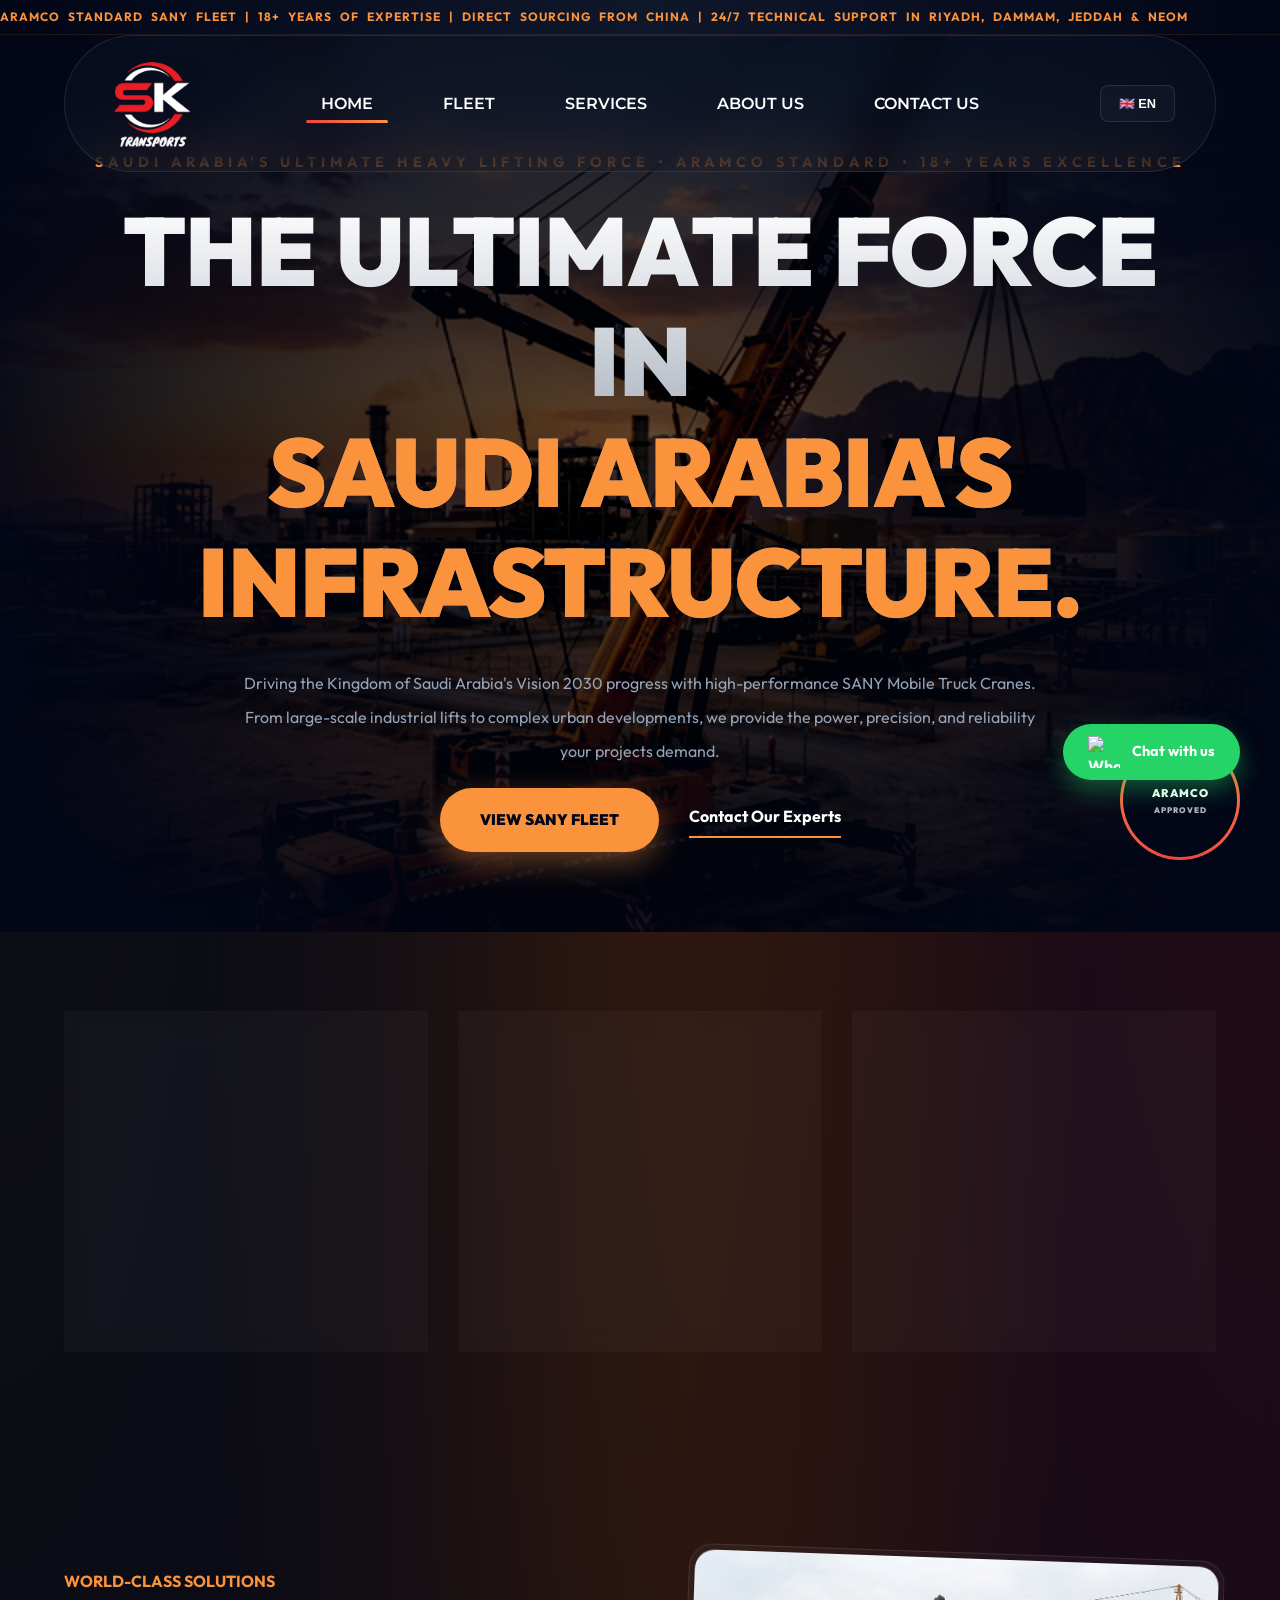
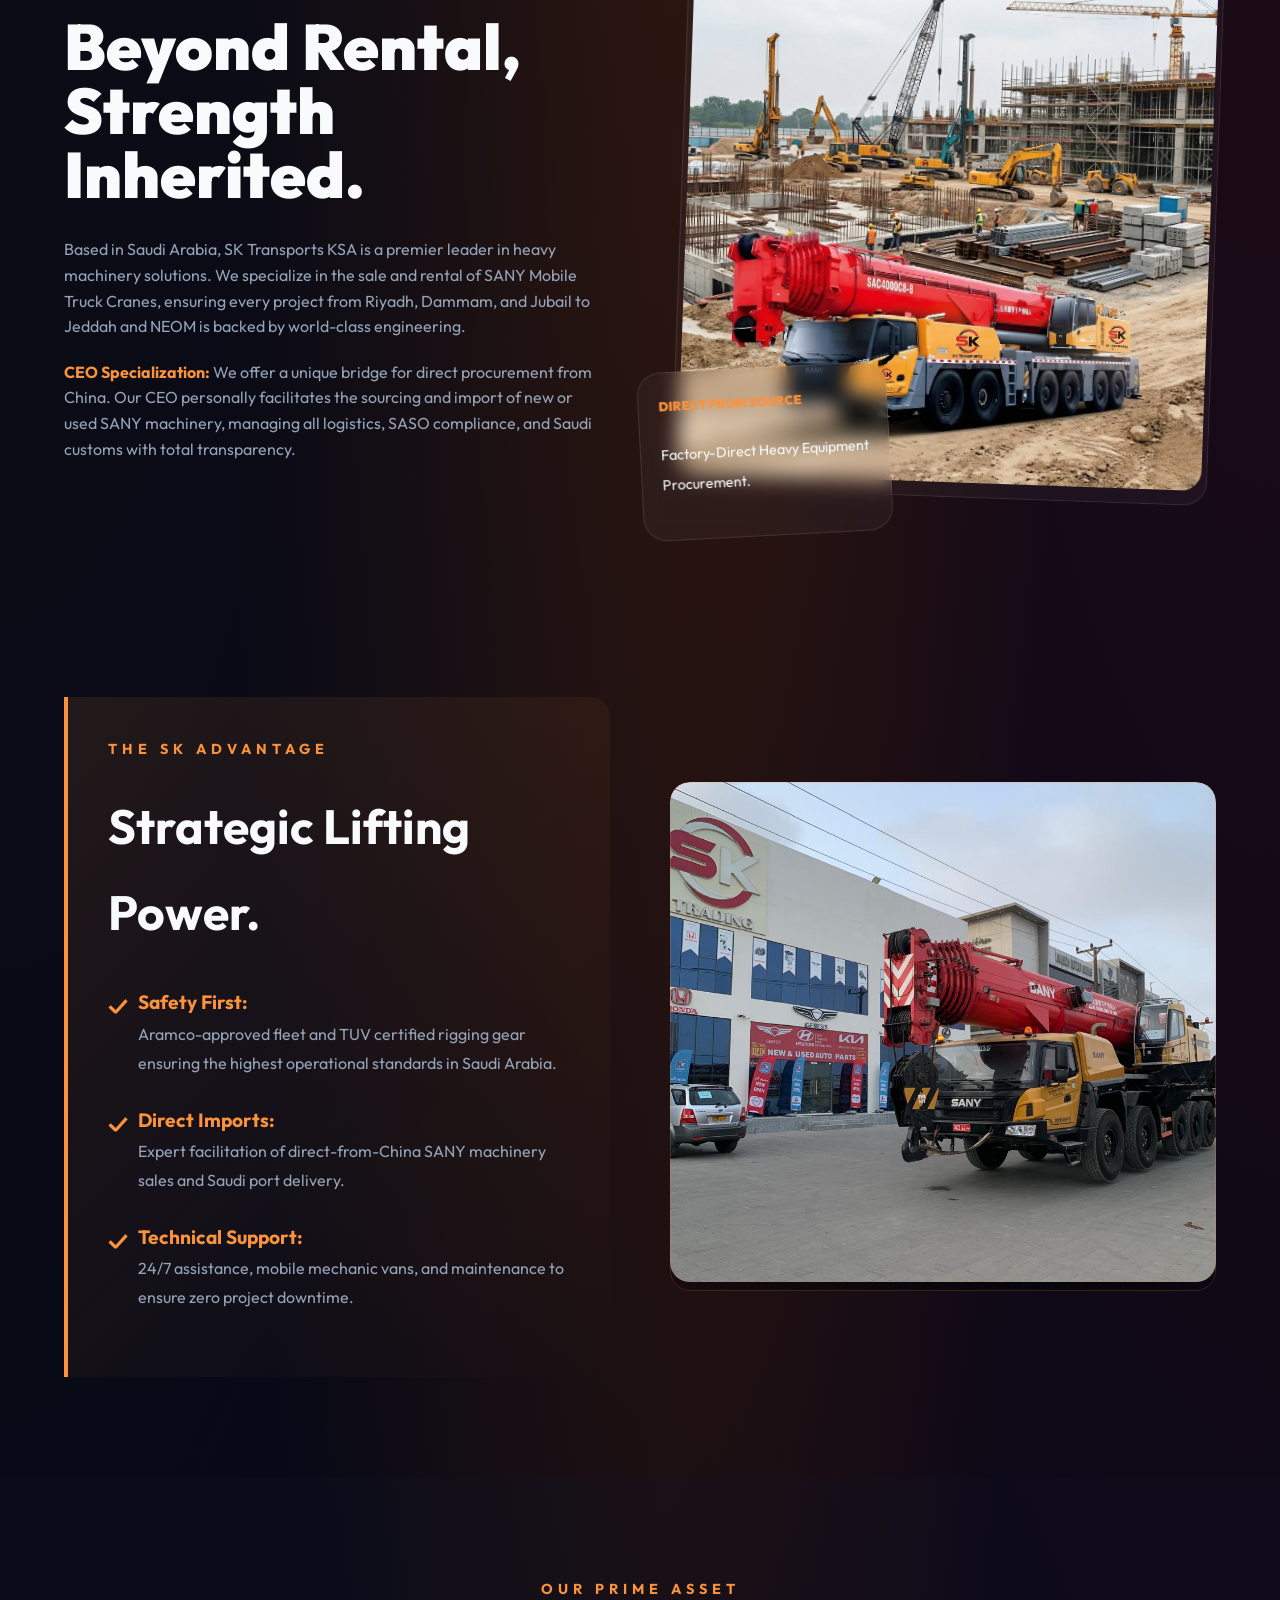
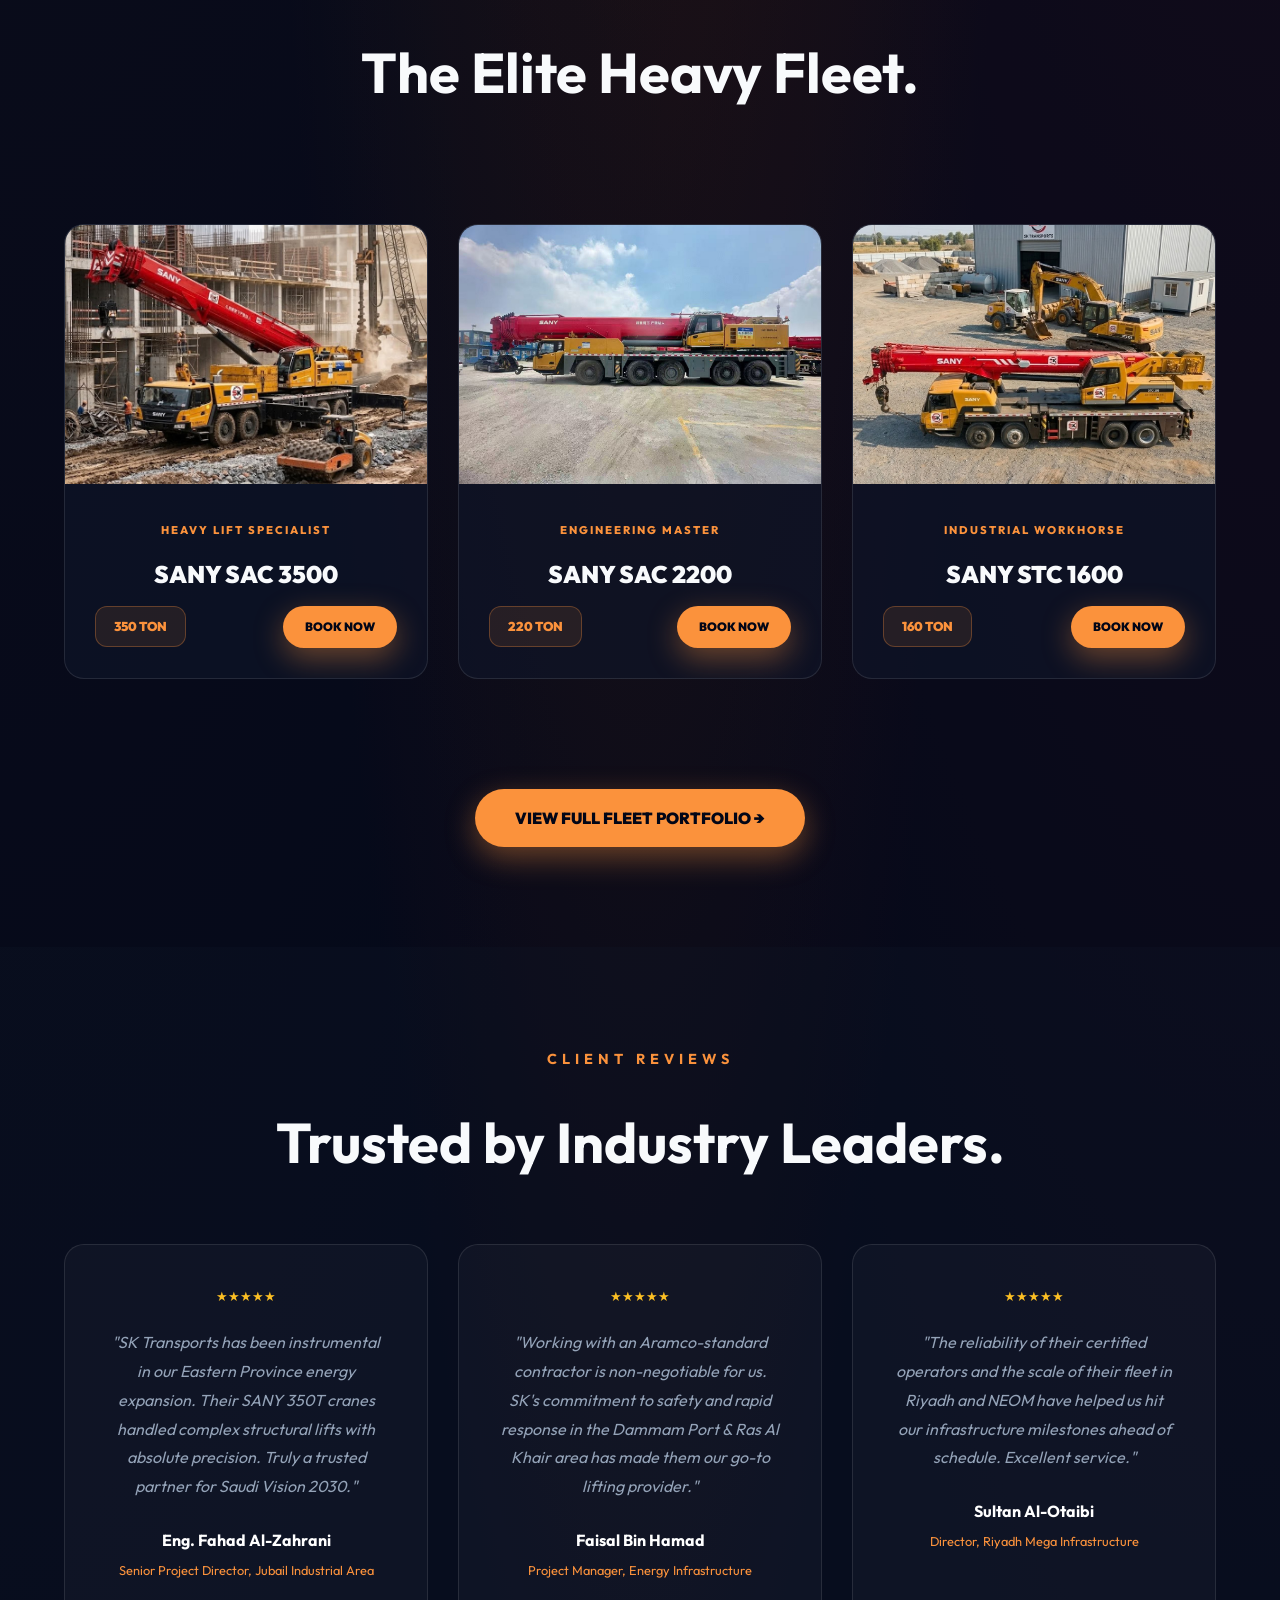
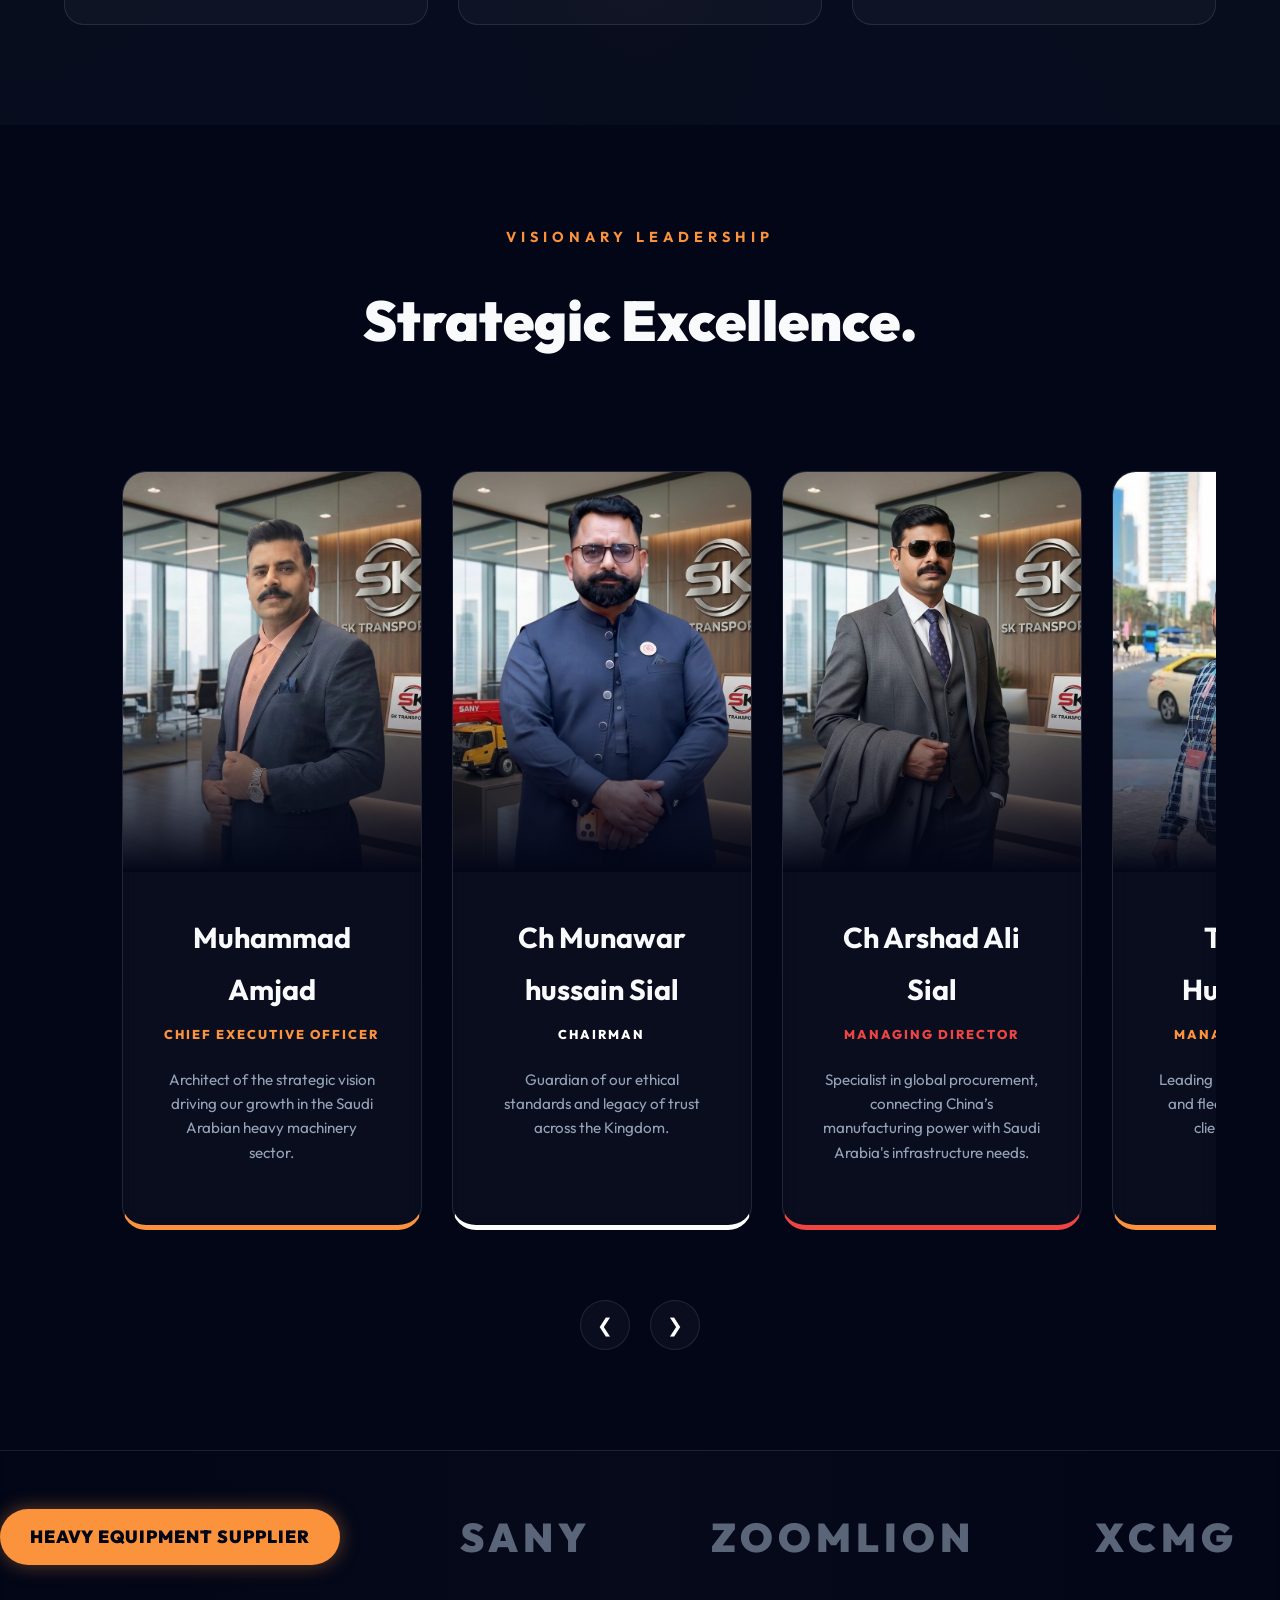
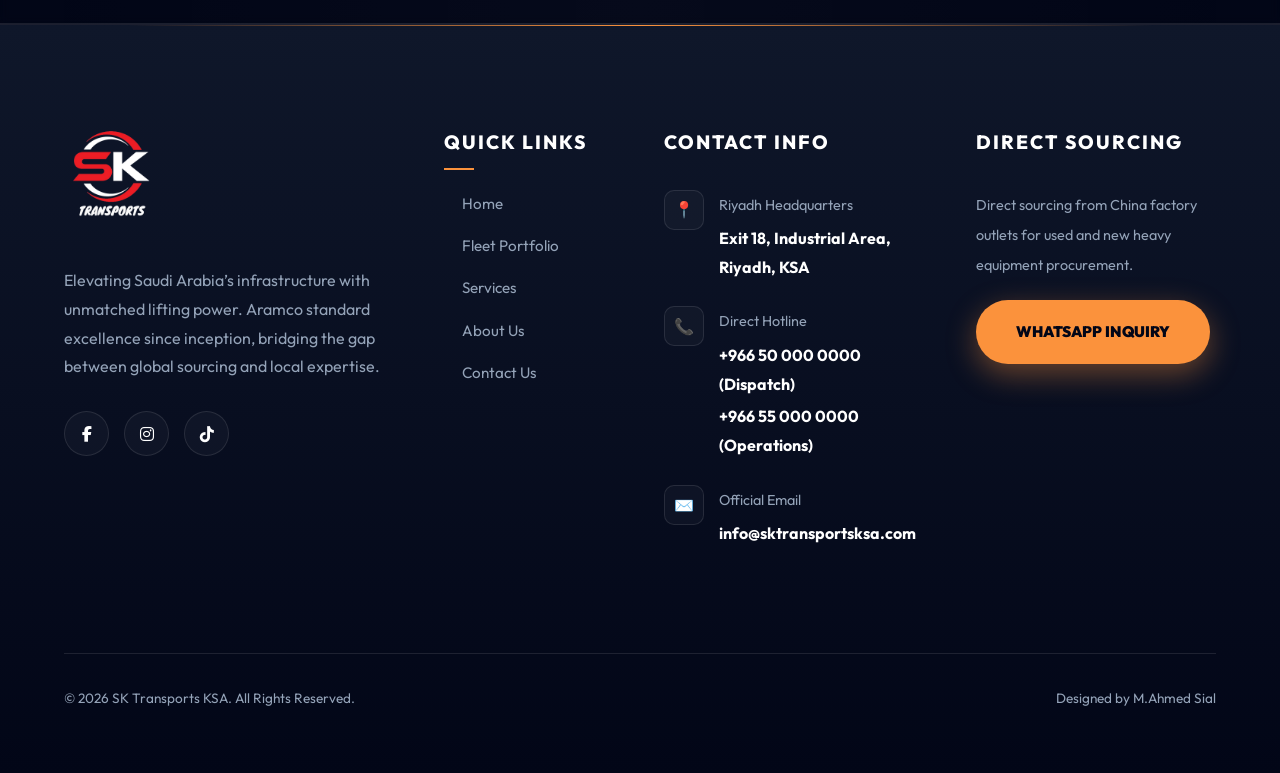
==== commit aabb9889: "feat: exact replica of sktransportsoman design with Saudi Arabia data, team slider, reviews, and sty" ====
--- a/index.html
+++ b/index.html
@@ -1,824 +1,510 @@
 <!DOCTYPE html>
-<html lang="en" dir="ltr">
+<html lang="en">
 
 <head>
     <meta charset="UTF-8">
     <meta name="viewport" content="width=device-width, initial-scale=1.0">
-    <title>SK Transports | Mobile Crane Rental & Sales Saudi Arabia | Aramco & TUV Approved</title>
+    <title>SK Transports KSA | Heavy Truck Mobile Crane Rental & Sales Saudi Arabia | Aramco Approved</title>
     <meta name="description"
-        content="Saudi Arabia premier heavy lifting specialists. SANY mobile truck crane rental (50T–500T) and direct machinery sales across Riyadh, Dammam, Jubail, Jeddah & NEOM. Aramco & TUV certified.">
-    <link rel="stylesheet" href="/styles/main.css?v=4.0">
+        content="Saudi Arabia's premier heavy lifting specialist. Aramco certified SANY fleet offering world-class crane rental (50T–500T) and direct machinery sales across Riyadh, Dammam, Jubail, Jeddah & NEOM.">
+    <link rel="stylesheet" href="/styles/main.css?v=5.0">
     <link rel="stylesheet" href="https://cdnjs.cloudflare.com/ajax/libs/font-awesome/6.5.1/css/all.min.css">
-    <link href="https://fonts.googleapis.com/css2?family=Montserrat:wght@400;500;600;700;800;900&family=Poppins:wght@300;400;500;600;700;800;900&family=Tajawal:wght@400;500;700;800;900&family=Cairo:wght@400;700;900&family=Outfit:wght@300;400;700;900&display=swap" rel="stylesheet">
+    <link href="https://fonts.googleapis.com/css2?family=Outfit:wght@300;400;700;900&family=Cairo:wght@400;700;900&display=swap" rel="stylesheet">
     <link rel="canonical" href="https://sktransportsksa.com/" />
     <link rel="icon" type="image/png" href="/assets/favicon.png">
-
-    <!-- Schema.org JSON-LD SEO Markup -->
-    <script type="application/ld+json">
-    {
-      "@context": "https://schema.org",
-      "@type": "HeavyMachineryRental",
-      "name": "SK Transports - Saudi Arabia",
-      "image": "https://sktransportsksa.com/assets/hero.png",
-      "description": "Heavy truck mobile crane rental (50T to 500T) and direct machinery sales across Saudi Arabia (Riyadh, Dammam, Jeddah, NEOM).",
-      "address": {
-        "@type": "PostalAddress",
-        "addressLocality": "Riyadh",
-        "addressRegion": "Riyadh Province",
-        "addressCountry": "SA"
-      },
-      "geo": {
-        "@type": "GeoCoordinates",
-        "latitude": "24.7136",
-        "longitude": "46.6753"
-      },
-      "url": "https://sktransportsksa.com",
-      "telephone": "+966500000000",
-      "priceRange": "$$$$",
-      "openingHoursSpecification": [
-        {
-          "@type": "OpeningHoursSpecification",
-          "dayOfWeek": ["Monday", "Tuesday", "Wednesday", "Thursday", "Friday", "Saturday", "Sunday"],
-          "opens": "00:00",
-          "closes": "23:59"
-        }
-      ],
-      "areaServed": ["Saudi Arabia", "Riyadh", "Dammam", "Jeddah", "NEOM", "GCC"]
-    }
-    </script>
 </head>
 
 <body>
 
-    <!-- Hoist Cable Visual -->
-    <div id="hoist-cable" style="position: fixed; left: 20px; top: 0; width: 2px; height: 30%; background: linear-gradient(180deg, var(--primary), transparent); z-index: 999; opacity: 0.3; pointer-events: none;"></div>
-
+    <!-- Red Thread / Cable Visual -->
     <!-- Top Ticker Bar -->
     <div class="top-ticker">
         <div class="ticker-content">
-            <div class="ticker-item" data-i18n="ticker_text">
-                <i class="fa-solid fa-shield-halved"></i> ARAMCO & TUV STANDARDS COMPLIANT | SANY 50T–500T FLEET | 24/7 SUPPORT IN RIYADH, DAMMAM, JEDDAH & NEOM | DIRECT FACTORY SALES
-            </div>
-            <div class="ticker-item" data-i18n="ticker_text">
-                <i class="fa-solid fa-shield-halved"></i> ARAMCO & TUV STANDARDS COMPLIANT | SANY 50T–500T FLEET | 24/7 SUPPORT IN RIYADH, DAMMAM, JEDDAH & NEOM | DIRECT FACTORY SALES
-            </div>
+            <div class="ticker-item" data-i18n="ticker_text">Aramco Standard SANY Fleet | 18+ Years of Expertise | Direct
+                Sourcing from China | 24/7 Technical Support in Riyadh, Dammam, Jeddah & NEOM</div>
+            <div class="ticker-item" data-i18n="ticker_text">Aramco Standard SANY Fleet | 18+ Years of Expertise | Direct
+                Sourcing from China | 24/7 Technical Support in Riyadh, Dammam, Jeddah & NEOM</div>
         </div>
     </div>
 
-    <!-- Main Navigation Header -->
     <nav id="main-nav">
-        <a href="/" class="logo"><img src="/assets/logo.png" alt="SK TRANSPORTS KSA"></a>
-        
+        <a href="/" class="logo"><img src="/assets/logo.png" alt="SK TRANSPORTS"></a>
         <!-- Mobile Burger -->
         <div class="mobile-burger" onclick="toggleMobileMenu()">
             <span></span>
             <span></span>
             <span></span>
         </div>
-        
         <ul class="nav-links">
             <li><a href="/" class="active" data-i18n="nav_home">Home</a></li>
-            <li><a href="/fleet" data-i18n="nav_fleet">Fleet (Rent & Sale)</a></li>
+            <li><a href="/fleet" data-i18n="nav_fleet">Fleet</a></li>
             <li><a href="/services" data-i18n="nav_services">Services</a></li>
-            <li><a href="/safety" data-i18n="nav_safety">Safety & Compliance</a></li>
             <li><a href="/about" data-i18n="nav_about">About Us</a></li>
-            <li><a href="/contact-us" data-i18n="nav_contact">Contact</a></li>
+            <li><a href="/contact-us" data-i18n="nav_contact">Contact Us</a></li>
         </ul>
-
-        <div style="display: flex; align-items: center; gap: 15px;">
-            <a href="#rfq-section" class="btn-premium" style="padding: 9px 20px; font-size: 0.85rem;" id="nav-cta-btn" data-i18n="nav_quote_btn">Request a Quote</a>
-            
-            <div class="lang-selector-container">
-                <button class="lang-selector-btn" onclick="toggleLangMenu()">
-                    <span id="active-flag">🇬🇧 EN</span>
-                </button>
-                <div class="lang-dropdown-content">
-                    <a href="javascript:void(0)" onclick="setLanguage('en')">English (EN)</a>
-                    <a href="javascript:void(0)" onclick="setLanguage('ar')">العربية (AR)</a>
-                </div>
+        <div class="lang-selector-container">
+            <button class="lang-selector-btn" onclick="toggleLangMenu()">
+                <span id="active-flag">🇬🇧 EN</span>
+            </button>
+            <div class="lang-dropdown-content">
+                <a href="javascript:void(0)" onclick="setLanguage('en')">English (EN)</a>
+                <a href="javascript:void(0)" onclick="setLanguage('ar')">العربية (AR)</a>
             </div>
         </div>
     </nav>
 
-    <!-- Hero Section -->
     <section class="hero">
         <div class="hero-visual">
-            <img src="/assets/hero.png" alt="SANY Heavy Mobile Crane Fleet">
+            <img src="assets/hero.png" alt="SANY Heavy Mobile Crane">
         </div>
         <div class="hero-overlay"></div>
         <div class="hero-content">
-            <span class="hero-tagline" data-i18n="hero_tagline">
-                <i class="fa-solid fa-award" style="color: var(--primary);"></i> Aramco Standard Compliant • TUV Certified Safety Standards
-            </span>
+            <span class="hero-tagline" data-i18n="hero_tagline">Saudi Arabia's Ultimate Heavy Lifting Force • Aramco Standard • 18+
+                Years Excellence</span>
             <h1 class="hero-title" id="hero-title" data-i18n="hero_title">
-                SAUDI ARABIA’S PREMIER <span>HEAVY LIFTING FLEET.</span>
+                THE ULTIMATE FORCE IN <span>SAUDI ARABIA'S INFRASTRUCTURE.</span>
             </h1>
-            <p style="color: var(--text-dim); max-width: 850px; margin: 20px auto; font-size: 1.1rem;" data-i18n="hero_desc">
-                Powering Vision 2030 infrastructure with heavy-duty SANY mobile truck cranes (50T to 500T). Available for short/long-term rental and direct factory sales across the Kingdom.
+            <p style="color: var(--text-dim); max-width: 800px; margin: 20px auto;" data-i18n="hero_desc">
+                Driving the Kingdom of Saudi Arabia's Vision 2030 progress with high-performance SANY Mobile Truck Cranes. From large-scale
+                industrial lifts to complex urban developments, we provide the power, precision, and reliability your
+                projects demand.
             </p>
-            <div class="hero-cta" style="display: flex; gap: 18px; justify-content: center; flex-wrap: wrap; margin-top: 30px;">
-                <a href="#fleet" class="btn-premium" data-i18n="btn_explore_fleet">
-                    <i class="fa-solid fa-truck-monster"></i> Explore Fleet (50T–500T)
-                </a>
-                <a href="https://wa.me/966500000000?text=Hello%20SK%20Transports%20KSA,%20I%20need%20an%20instant%20quote%20for%20crane%20rental/sales." target="_blank"
-                    style="color: #fff; text-decoration: none; font-weight: 700; border: 2px solid var(--primary); padding: 14px 28px; border-radius: 50px; display: inline-flex; align-items: center; gap: 8px; transition: all 0.3s ease; background: rgba(0,0,0,0.4);"
-                    data-i18n="btn_instant_wa">
-                    <i class="fab fa-whatsapp" style="color: #25d366; font-size: 1.2rem;"></i> Instant WhatsApp Quote
-                </a>
-            </div>
-        </div>
-    </section>
-
-    <!-- Stats & Trust Bar -->
-    <section class="section" style="padding: 40px 20px;">
+            <div class="hero-cta">
+                <a href="/fleet" class="btn-premium" data-i18n="btn_quote">View SANY Fleet</a>
+                <a href="/contact-us"
+                    style="color: #fff; text-decoration: none; font-weight: 700; border-bottom: 2px solid var(--primary); padding-bottom: 5px;"
+                    data-i18n="btn_fleet">Contact Our Experts</a>
+            </div>
+        </div>
+    </section>
+
+    <!-- Floating Stats / Cards that "Wow" -->
+    <section class="section">
         <div class="grid-3"
-            style="display: grid; grid-template-columns: repeat(4, 1fr); gap: 20px; max-width: 1400px; margin: 0 auto;">
-            
-            <div class="glass-card" style="text-align: center; padding: 30px 20px;">
-                <h3 style="font-size: 3.5rem; color: var(--primary); line-height: 1;" data-i18n="stat_capacity_title">50T–500T</h3>
-                <p style="text-transform: uppercase; font-weight: 800; letter-spacing: 1.5px; margin-top: 10px;"
-                    data-i18n="stat_capacity_desc">Fleet Range</p>
-                <p style="color: var(--text-dim); margin-top: 10px; font-size: 0.85rem;" data-i18n="stat_capacity_sub">
-                    Comprehensive mobile crane range for any industrial lift scale in Saudi Arabia.
+            style="display: grid; grid-template-columns: repeat(3, 1fr); gap: 30px; max-width: 1400px; margin: 0 auto;">
+            <div class="glass-card" style="text-align: center;">
+                <h3 style="font-size: 4rem; color: var(--primary); line-height: 1;" data-i18n="stat_350_title">500T</h3>
+                <p style="text-transform: uppercase; font-weight: 700; letter-spacing: 2px; margin-top: 10px;"
+                    data-i18n="stat_350_desc">Lifting Capacity</p>
+                <p style="color: var(--text-dim); margin-top: 15px; font-size: 0.9rem;" data-i18n="stat_350_sub">One of
+                    the most powerful and versatile crane fleets in the Saudi market (50T–500T).</p>
+            </div>
+            <div class="glass-card" style="text-align: center;">
+                <h3 style="font-size: 4rem; color: var(--primary); line-height: 1;" data-i18n="stat_pdo_title">ARAMCO</h3>
+                <p style="text-transform: uppercase; font-weight: 700; letter-spacing: 2px; margin-top: 10px;"
+                    data-i18n="stat_pdo_desc">Approved Standards</p>
+                <p style="color: var(--text-dim); margin-top: 15px; font-size: 0.9rem;" data-i18n="stat_pdo_sub">
+                    Machinery and operators fully compliant with Saudi Aramco GI 7.027/7.028 safety protocols.</p>
+            </div>
+            <div class="glass-card" style="text-align: center;">
+                <h3 style="font-size: 4rem; color: var(--primary); line-height: 1;" data-i18n="stat_branches_title">18+
+                </h3>
+                <p style="text-transform: uppercase; font-weight: 700; letter-spacing: 2px; margin-top: 10px;"
+                    data-i18n="stat_branches_desc">Years of Expertise</p>
+                <p style="color: var(--text-dim); margin-top: 15px; font-size: 0.9rem;" data-i18n="stat_branches_sub">A
+                    trusted legacy of supporting major infrastructure and industrial developments across the Middle East.</p>
+            </div>
+        </div>
+    </section>
+
+    <!-- Cinematic Content Section -->
+    <section class="section">
+        <div class="container logistics-hub-inner">
+            <div style="flex: 1;">
+                <span style="color: var(--primary); font-weight: 700;" data-i18n="section_logistics_tag">WORLD-CLASS
+                    SOLUTIONS</span>
+                <h2 style="font-size: 4rem; font-weight: 900; line-height: 1; margin: 20px 0;"
+                    data-i18n="section_logistics_title">Beyond Rental,<br><span>Strength Inherited.</span></h2>
+                <p style="color: var(--text-dim); margin-top: 30px; line-height: 1.6;"
+                    data-i18n="section_logistics_desc">
+                    Based in Saudi Arabia, SK Transports KSA is a premier leader
+                    in heavy machinery solutions. We specialize in the sale and rental of SANY Mobile Truck Cranes,
+                    ensuring every project from Riyadh, Dammam, and Jubail to Jeddah and NEOM is backed by world-class engineering.
                 </p>
-            </div>
-
-            <div class="glass-card" style="text-align: center; padding: 30px 20px;">
-                <h3 style="font-size: 3.5rem; color: var(--primary); line-height: 1;" data-i18n="stat_standards_title">100%</h3>
-                <p style="text-transform: uppercase; font-weight: 800; letter-spacing: 1.5px; margin-top: 10px;"
-                    data-i18n="stat_standards_desc">Aramco & TUV Compliant</p>
-                <p style="color: var(--text-dim); margin-top: 10px; font-size: 0.85rem;" data-i18n="stat_standards_sub">
-                    Certified heavy machinery & operators meeting strict Saudi Aramco safety protocols.
+                <p style="color: var(--text-dim); margin-top: 15px; line-height: 1.6;" data-i18n="ceo_specialization">
+                    <strong style="color: var(--primary);">CEO Specialization:</strong> We offer a unique bridge for
+                    direct procurement from China. Our CEO personally facilitates the sourcing and import of new or used
+                    SANY machinery, managing all logistics, SASO compliance, and Saudi customs with total transparency.
                 </p>
             </div>
-
-            <div class="glass-card" style="text-align: center; padding: 30px 20px;">
-                <h3 style="font-size: 3.5rem; color: var(--primary); line-height: 1;" data-i18n="stat_support_title">24/7</h3>
-                <p style="text-transform: uppercase; font-weight: 800; letter-spacing: 1.5px; margin-top: 10px;"
-                    data-i18n="stat_support_desc">Field & Mechanical Support</p>
-                <p style="color: var(--text-dim); margin-top: 10px; font-size: 0.85rem;" data-i18n="stat_support_sub">
-                    On-site mobile mechanical teams ready in Riyadh, Dammam, Jeddah & NEOM.
-                </p>
-            </div>
-
-            <div class="glass-card" style="text-align: center; padding: 30px 20px;">
-                <h3 style="font-size: 3.5rem; color: var(--primary); line-height: 1;" data-i18n="stat_sourcing_title">DIRECT</h3>
-                <p style="text-transform: uppercase; font-weight: 800; letter-spacing: 1.5px; margin-top: 10px;"
-                    data-i18n="stat_sourcing_desc">Factory-to-Site Sales</p>
-                <p style="color: var(--text-dim); margin-top: 10px; font-size: 0.85rem;" data-i18n="stat_sourcing_sub">
-                    Direct SANY factory procurement, SASO clearance & port delivery.
-                </p>
-            </div>
-        </div>
-    </section>
-
-    <!-- Fleet Catalog & Product Cards (Filterable) -->
-    <section class="section" id="fleet" style="background: rgba(15, 23, 42, 0.3);">
-        <div class="section-title" style="text-align: center; margin-bottom: 20px;">
-            <h2 data-i18n="fleet_title">Filterable Fleet Catalog.</h2>
-            <p style="color: var(--text-dim); font-size: 1.1rem; max-width: 700px; margin: 10px auto;" data-i18n="fleet_sub">
-                Explore our full mobile truck crane lineup (50T to 500T). Available for short/long-term dry or wet rental and direct commercial purchase.
-            </p>
-        </div>
-
-        <!-- Filter Bar -->
-        <div class="filter-bar">
-            <button class="filter-btn active" data-filter="all" data-i18n="filter_all">All Cranes (50T–500T)</button>
-            <button class="filter-btn" data-filter="50-80" data-i18n="filter_50_80">50T – 80T</button>
-            <button class="filter-btn" data-filter="100-250" data-i18n="filter_100_250">100T – 250T</button>
-            <button class="filter-btn" data-filter="300-500" data-i18n="filter_300_500">300T – 500T</button>
-        </div>
-
-        <div class="grid-3" style="display: grid; grid-template-columns: repeat(3, 1fr); gap: 30px; max-width: 1400px; margin: 0 auto; padding: 0 20px;">
-            
-            <!-- 50T Card -->
-            <div class="glass-card fleet-card" data-category="50-80" style="padding: 24px; display: flex; flex-direction: column;">
-                <div style="position: relative; overflow: hidden; border-radius: 12px; margin-bottom: 20px;">
-                    <img src="/assets/fleet-50t.jpg.png" alt="SANY STC 500 50T Crane" style="width: 100%; height: 230px; object-fit: cover;">
-                    <span style="position: absolute; top: 12px; left: 12px; background: var(--primary); color: #020617; padding: 4px 10px; border-radius: 4px; font-weight: 900; font-size: 0.8rem;">50 TON</span>
-                    <span style="position: absolute; top: 12px; right: 12px; background: rgba(0,0,0,0.7); color: #38bdf8; padding: 4px 8px; border-radius: 4px; font-size: 0.75rem; font-weight: 700;"><i class="fa-solid fa-check-circle"></i> Aramco Ready</span>
-                </div>
-                <h3 style="font-size: 1.5rem; color: #fff; margin-bottom: 5px;">SANY STC 500</h3>
-                <p style="color: var(--text-dim); font-size: 0.85rem; margin-bottom: 15px;">50 Ton Heavy Truck Crane</p>
-                <div class="card-specs" style="margin-bottom: 20px; background: rgba(0,0,0,0.3); padding: 12px; border-radius: 8px; font-size: 0.85rem;">
-                    <div style="display: flex; justify-content: space-between; margin-bottom: 6px;"><span>Max Capacity:</span> <strong style="color: var(--primary);">50 Ton</strong></div>
-                    <div style="display: flex; justify-content: space-between; margin-bottom: 6px;"><span>Main Boom:</span> <strong>43.5 m</strong></div>
-                    <div style="display: flex; justify-content: space-between; margin-bottom: 6px;"><span>Fly Jib:</span> <strong>16.0 m</strong></div>
-                    <div style="display: flex; justify-content: space-between;"><span>Drive Config:</span> <strong>8 × 4</strong></div>
-                </div>
-                <div style="margin-top: auto; display: flex; flex-direction: column; gap: 8px;">
-                    <div style="display: grid; grid-template-columns: 1fr 1fr; gap: 8px;">
-                        <button onclick="bookCrane('50t', 'rent')" class="btn-premium" style="padding: 10px; font-size: 0.8rem; text-align: center; border-radius: 6px;" data-i18n="btn_rent">Book for Rent</button>
-                        <button onclick="bookCrane('50t', 'buy')" class="btn-premium" style="padding: 10px; font-size: 0.8rem; text-align: center; border-radius: 6px; background: transparent; border: 1px solid var(--primary); color: var(--primary);" data-i18n="btn_buy">Inquire to Buy</button>
-                    </div>
-                    <button onclick="openLoadChart('50t')" style="background: rgba(255,255,255,0.05); color: #fff; border: 1px solid rgba(255,255,255,0.15); padding: 8px; border-radius: 6px; font-size: 0.78rem; cursor: pointer; font-weight: 600;" data-i18n="btn_chart"><i class="fa-solid fa-file-pdf"></i> Download Load Chart (PDF)</button>
-                </div>
-            </div>
-
-            <!-- 80T Card -->
-            <div class="glass-card fleet-card" data-category="50-80" style="padding: 24px; display: flex; flex-direction: column;">
-                <div style="position: relative; overflow: hidden; border-radius: 12px; margin-bottom: 20px;">
-                    <img src="/assets/fleet-80t.jpg.png" alt="SANY STC 800 80T Crane" style="width: 100%; height: 230px; object-fit: cover;">
-                    <span style="position: absolute; top: 12px; left: 12px; background: var(--primary); color: #020617; padding: 4px 10px; border-radius: 4px; font-weight: 900; font-size: 0.8rem;">80 TON</span>
-                    <span style="position: absolute; top: 12px; right: 12px; background: rgba(0,0,0,0.7); color: #38bdf8; padding: 4px 8px; border-radius: 4px; font-size: 0.75rem; font-weight: 700;"><i class="fa-solid fa-check-circle"></i> Aramco Ready</span>
-                </div>
-                <h3 style="font-size: 1.5rem; color: #fff; margin-bottom: 5px;">SANY STC 800</h3>
-                <p style="color: var(--text-dim); font-size: 0.85rem; margin-bottom: 15px;">80 Ton Heavy Truck Crane</p>
-                <div class="card-specs" style="margin-bottom: 20px; background: rgba(0,0,0,0.3); padding: 12px; border-radius: 8px; font-size: 0.85rem;">
-                    <div style="display: flex; justify-content: space-between; margin-bottom: 6px;"><span>Max Capacity:</span> <strong style="color: var(--primary);">80 Ton</strong></div>
-                    <div style="display: flex; justify-content: space-between; margin-bottom: 6px;"><span>Main Boom:</span> <strong>48.0 m</strong></div>
-                    <div style="display: flex; justify-content: space-between; margin-bottom: 6px;"><span>Fly Jib:</span> <strong>17.5 m</strong></div>
-                    <div style="display: flex; justify-content: space-between;"><span>Drive Config:</span> <strong>8 × 4</strong></div>
-                </div>
-                <div style="margin-top: auto; display: flex; flex-direction: column; gap: 8px;">
-                    <div style="display: grid; grid-template-columns: 1fr 1fr; gap: 8px;">
-                        <button onclick="bookCrane('80t', 'rent')" class="btn-premium" style="padding: 10px; font-size: 0.8rem; text-align: center; border-radius: 6px;" data-i18n="btn_rent">Book for Rent</button>
-                        <button onclick="bookCrane('80t', 'buy')" class="btn-premium" style="padding: 10px; font-size: 0.8rem; text-align: center; border-radius: 6px; background: transparent; border: 1px solid var(--primary); color: var(--primary);" data-i18n="btn_buy">Inquire to Buy</button>
-                    </div>
-                    <button onclick="openLoadChart('80t')" style="background: rgba(255,255,255,0.05); color: #fff; border: 1px solid rgba(255,255,255,0.15); padding: 8px; border-radius: 6px; font-size: 0.78rem; cursor: pointer; font-weight: 600;" data-i18n="btn_chart"><i class="fa-solid fa-file-pdf"></i> Download Load Chart (PDF)</button>
-                </div>
-            </div>
-
-            <!-- 100T Card -->
-            <div class="glass-card fleet-card" data-category="100-250" style="padding: 24px; display: flex; flex-direction: column;">
-                <div style="position: relative; overflow: hidden; border-radius: 12px; margin-bottom: 20px;">
-                    <img src="/assets/fleet-100t.jpg.png" alt="SANY STC 1000 100T Crane" style="width: 100%; height: 230px; object-fit: cover;">
-                    <span style="position: absolute; top: 12px; left: 12px; background: var(--primary); color: #020617; padding: 4px 10px; border-radius: 4px; font-weight: 900; font-size: 0.8rem;">100 TON</span>
-                    <span style="position: absolute; top: 12px; right: 12px; background: rgba(0,0,0,0.7); color: #38bdf8; padding: 4px 8px; border-radius: 4px; font-size: 0.75rem; font-weight: 700;"><i class="fa-solid fa-check-circle"></i> Aramco Ready</span>
-                </div>
-                <h3 style="font-size: 1.5rem; color: #fff; margin-bottom: 5px;">SANY STC 1000</h3>
-                <p style="color: var(--text-dim); font-size: 0.85rem; margin-bottom: 15px;">100 Ton Mobile Crane</p>
-                <div class="card-specs" style="margin-bottom: 20px; background: rgba(0,0,0,0.3); padding: 12px; border-radius: 8px; font-size: 0.85rem;">
-                    <div style="display: flex; justify-content: space-between; margin-bottom: 6px;"><span>Max Capacity:</span> <strong style="color: var(--primary);">100 Ton</strong></div>
-                    <div style="display: flex; justify-content: space-between; margin-bottom: 6px;"><span>Main Boom:</span> <strong>60.0 m</strong></div>
-                    <div style="display: flex; justify-content: space-between; margin-bottom: 6px;"><span>Fly Jib:</span> <strong>18.5 m</strong></div>
-                    <div style="display: flex; justify-content: space-between;"><span>Drive Config:</span> <strong>8 × 6</strong></div>
-                </div>
-                <div style="margin-top: auto; display: flex; flex-direction: column; gap: 8px;">
-                    <div style="display: grid; grid-template-columns: 1fr 1fr; gap: 8px;">
-                        <button onclick="bookCrane('100t', 'rent')" class="btn-premium" style="padding: 10px; font-size: 0.8rem; text-align: center; border-radius: 6px;" data-i18n="btn_rent">Book for Rent</button>
-                        <button onclick="bookCrane('100t', 'buy')" class="btn-premium" style="padding: 10px; font-size: 0.8rem; text-align: center; border-radius: 6px; background: transparent; border: 1px solid var(--primary); color: var(--primary);" data-i18n="btn_buy">Inquire to Buy</button>
-                    </div>
-                    <button onclick="openLoadChart('100t')" style="background: rgba(255,255,255,0.05); color: #fff; border: 1px solid rgba(255,255,255,0.15); padding: 8px; border-radius: 6px; font-size: 0.78rem; cursor: pointer; font-weight: 600;" data-i18n="btn_chart"><i class="fa-solid fa-file-pdf"></i> Download Load Chart (PDF)</button>
-                </div>
-            </div>
-
-            <!-- 130T Card -->
-            <div class="glass-card fleet-card" data-category="100-250" style="padding: 24px; display: flex; flex-direction: column;">
-                <div style="position: relative; overflow: hidden; border-radius: 12px; margin-bottom: 20px;">
-                    <img src="/assets/fleet-130t.jpg.png" alt="SANY STC 1300 130T Crane" style="width: 100%; height: 230px; object-fit: cover;">
-                    <span style="position: absolute; top: 12px; left: 12px; background: var(--primary); color: #020617; padding: 4px 10px; border-radius: 4px; font-weight: 900; font-size: 0.8rem;">130 TON</span>
-                    <span style="position: absolute; top: 12px; right: 12px; background: rgba(0,0,0,0.7); color: #38bdf8; padding: 4px 8px; border-radius: 4px; font-size: 0.75rem; font-weight: 700;"><i class="fa-solid fa-check-circle"></i> Aramco Ready</span>
-                </div>
-                <h3 style="font-size: 1.5rem; color: #fff; margin-bottom: 5px;">SANY STC 1300</h3>
-                <p style="color: var(--text-dim); font-size: 0.85rem; margin-bottom: 15px;">130 Ton All-Terrain Crane</p>
-                <div class="card-specs" style="margin-bottom: 20px; background: rgba(0,0,0,0.3); padding: 12px; border-radius: 8px; font-size: 0.85rem;">
-                    <div style="display: flex; justify-content: space-between; margin-bottom: 6px;"><span>Max Capacity:</span> <strong style="color: var(--primary);">130 Ton</strong></div>
-                    <div style="display: flex; justify-content: space-between; margin-bottom: 6px;"><span>Main Boom:</span> <strong>63.0 m</strong></div>
-                    <div style="display: flex; justify-content: space-between; margin-bottom: 6px;"><span>Fly Jib:</span> <strong>22.0 m</strong></div>
-                    <div style="display: flex; justify-content: space-between;"><span>Drive Config:</span> <strong>10 × 6</strong></div>
-                </div>
-                <div style="margin-top: auto; display: flex; flex-direction: column; gap: 8px;">
-                    <div style="display: grid; grid-template-columns: 1fr 1fr; gap: 8px;">
-                        <button onclick="bookCrane('130t', 'rent')" class="btn-premium" style="padding: 10px; font-size: 0.8rem; text-align: center; border-radius: 6px;" data-i18n="btn_rent">Book for Rent</button>
-                        <button onclick="bookCrane('130t', 'buy')" class="btn-premium" style="padding: 10px; font-size: 0.8rem; text-align: center; border-radius: 6px; background: transparent; border: 1px solid var(--primary); color: var(--primary);" data-i18n="btn_buy">Inquire to Buy</button>
-                    </div>
-                    <button onclick="openLoadChart('130t')" style="background: rgba(255,255,255,0.05); color: #fff; border: 1px solid rgba(255,255,255,0.15); padding: 8px; border-radius: 6px; font-size: 0.78rem; cursor: pointer; font-weight: 600;" data-i18n="btn_chart"><i class="fa-solid fa-file-pdf"></i> Download Load Chart (PDF)</button>
-                </div>
-            </div>
-
-            <!-- 160T Card -->
-            <div class="glass-card fleet-card" data-category="100-250" style="padding: 24px; display: flex; flex-direction: column;">
-                <div style="position: relative; overflow: hidden; border-radius: 12px; margin-bottom: 20px;">
-                    <img src="/assets/fleet-160t.jpg.png" alt="SANY STC 1600 160T Crane" style="width: 100%; height: 230px; object-fit: cover;">
-                    <span style="position: absolute; top: 12px; left: 12px; background: var(--primary); color: #020617; padding: 4px 10px; border-radius: 4px; font-weight: 900; font-size: 0.8rem;">160 TON</span>
-                    <span style="position: absolute; top: 12px; right: 12px; background: rgba(0,0,0,0.7); color: #38bdf8; padding: 4px 8px; border-radius: 4px; font-size: 0.75rem; font-weight: 700;"><i class="fa-solid fa-check-circle"></i> Aramco Ready</span>
-                </div>
-                <h3 style="font-size: 1.5rem; color: #fff; margin-bottom: 5px;">SANY STC 1600</h3>
-                <p style="color: var(--text-dim); font-size: 0.85rem; margin-bottom: 15px;">160 Ton Heavy Mobile Crane</p>
-                <div class="card-specs" style="margin-bottom: 20px; background: rgba(0,0,0,0.3); padding: 12px; border-radius: 8px; font-size: 0.85rem;">
-                    <div style="display: flex; justify-content: space-between; margin-bottom: 6px;"><span>Max Capacity:</span> <strong style="color: var(--primary);">160 Ton</strong></div>
-                    <div style="display: flex; justify-content: space-between; margin-bottom: 6px;"><span>Main Boom:</span> <strong>65.0 m</strong></div>
-                    <div style="display: flex; justify-content: space-between; margin-bottom: 6px;"><span>Fly Jib:</span> <strong>28.0 m</strong></div>
-                    <div style="display: flex; justify-content: space-between;"><span>Drive Config:</span> <strong>10 × 6</strong></div>
-                </div>
-                <div style="margin-top: auto; display: flex; flex-direction: column; gap: 8px;">
-                    <div style="display: grid; grid-template-columns: 1fr 1fr; gap: 8px;">
-                        <button onclick="bookCrane('160t', 'rent')" class="btn-premium" style="padding: 10px; font-size: 0.8rem; text-align: center; border-radius: 6px;" data-i18n="btn_rent">Book for Rent</button>
-                        <button onclick="bookCrane('160t', 'buy')" class="btn-premium" style="padding: 10px; font-size: 0.8rem; text-align: center; border-radius: 6px; background: transparent; border: 1px solid var(--primary); color: var(--primary);" data-i18n="btn_buy">Inquire to Buy</button>
-                    </div>
-                    <button onclick="openLoadChart('160t')" style="background: rgba(255,255,255,0.05); color: #fff; border: 1px solid rgba(255,255,255,0.15); padding: 8px; border-radius: 6px; font-size: 0.78rem; cursor: pointer; font-weight: 600;" data-i18n="btn_chart"><i class="fa-solid fa-file-pdf"></i> Download Load Chart (PDF)</button>
-                </div>
-            </div>
-
-            <!-- 220T Card -->
-            <div class="glass-card fleet-card" data-category="100-250" style="padding: 24px; display: flex; flex-direction: column;">
-                <div style="position: relative; overflow: hidden; border-radius: 12px; margin-bottom: 20px;">
-                    <img src="/assets/fleet-220t.jpg.jpg" alt="SANY SAC 2200 220T Crane" style="width: 100%; height: 230px; object-fit: cover;">
-                    <span style="position: absolute; top: 12px; left: 12px; background: var(--primary); color: #020617; padding: 4px 10px; border-radius: 4px; font-weight: 900; font-size: 0.8rem;">220 TON</span>
-                    <span style="position: absolute; top: 12px; right: 12px; background: rgba(0,0,0,0.7); color: #38bdf8; padding: 4px 8px; border-radius: 4px; font-size: 0.75rem; font-weight: 700;"><i class="fa-solid fa-check-circle"></i> Aramco Ready</span>
-                </div>
-                <h3 style="font-size: 1.5rem; color: #fff; margin-bottom: 5px;">SANY SAC 2200</h3>
-                <p style="color: var(--text-dim); font-size: 0.85rem; margin-bottom: 15px;">220 Ton All-Terrain Crane</p>
-                <div class="card-specs" style="margin-bottom: 20px; background: rgba(0,0,0,0.3); padding: 12px; border-radius: 8px; font-size: 0.85rem;">
-                    <div style="display: flex; justify-content: space-between; margin-bottom: 6px;"><span>Max Capacity:</span> <strong style="color: var(--primary);">220 Ton</strong></div>
-                    <div style="display: flex; justify-content: space-between; margin-bottom: 6px;"><span>Main Boom:</span> <strong>72.0 m</strong></div>
-                    <div style="display: flex; justify-content: space-between; margin-bottom: 6px;"><span>Fly Jib:</span> <strong>36.0 m</strong></div>
-                    <div style="display: flex; justify-content: space-between;"><span>Drive Config:</span> <strong>10 × 8</strong></div>
-                </div>
-                <div style="margin-top: auto; display: flex; flex-direction: column; gap: 8px;">
-                    <div style="display: grid; grid-template-columns: 1fr 1fr; gap: 8px;">
-                        <button onclick="bookCrane('220t', 'rent')" class="btn-premium" style="padding: 10px; font-size: 0.8rem; text-align: center; border-radius: 6px;" data-i18n="btn_rent">Book for Rent</button>
-                        <button onclick="bookCrane('220t', 'buy')" class="btn-premium" style="padding: 10px; font-size: 0.8rem; text-align: center; border-radius: 6px; background: transparent; border: 1px solid var(--primary); color: var(--primary);" data-i18n="btn_buy">Inquire to Buy</button>
-                    </div>
-                    <button onclick="openLoadChart('220t')" style="background: rgba(255,255,255,0.05); color: #fff; border: 1px solid rgba(255,255,255,0.15); padding: 8px; border-radius: 6px; font-size: 0.78rem; cursor: pointer; font-weight: 600;" data-i18n="btn_chart"><i class="fa-solid fa-file-pdf"></i> Download Load Chart (PDF)</button>
-                </div>
-            </div>
-
-            <!-- 350T Card -->
-            <div class="glass-card fleet-card" data-category="300-500" style="padding: 24px; display: flex; flex-direction: column;">
-                <div style="position: relative; overflow: hidden; border-radius: 12px; margin-bottom: 20px;">
-                    <img src="/assets/fleet-350t.jpg.png" alt="SANY SAC 3500 350T Crane" style="width: 100%; height: 230px; object-fit: cover;">
-                    <span style="position: absolute; top: 12px; left: 12px; background: var(--primary); color: #020617; padding: 4px 10px; border-radius: 4px; font-weight: 900; font-size: 0.8rem;">350 TON</span>
-                    <span style="position: absolute; top: 12px; right: 12px; background: rgba(0,0,0,0.7); color: #38bdf8; padding: 4px 8px; border-radius: 4px; font-size: 0.75rem; font-weight: 700;"><i class="fa-solid fa-check-circle"></i> Aramco Ready</span>
-                </div>
-                <h3 style="font-size: 1.5rem; color: #fff; margin-bottom: 5px;">SANY SAC 3500</h3>
-                <p style="color: var(--text-dim); font-size: 0.85rem; margin-bottom: 15px;">350 Ton Mega Lift Crane</p>
-                <div class="card-specs" style="margin-bottom: 20px; background: rgba(0,0,0,0.3); padding: 12px; border-radius: 8px; font-size: 0.85rem;">
-                    <div style="display: flex; justify-content: space-between; margin-bottom: 6px;"><span>Max Capacity:</span> <strong style="color: var(--primary);">350 Ton</strong></div>
-                    <div style="display: flex; justify-content: space-between; margin-bottom: 6px;"><span>Main Boom:</span> <strong>84.0 m</strong></div>
-                    <div style="display: flex; justify-content: space-between; margin-bottom: 6px;"><span>Fly Jib:</span> <strong>42.0 m</strong></div>
-                    <div style="display: flex; justify-content: space-between;"><span>Drive Config:</span> <strong>12 × 8</strong></div>
-                </div>
-                <div style="margin-top: auto; display: flex; flex-direction: column; gap: 8px;">
-                    <div style="display: grid; grid-template-columns: 1fr 1fr; gap: 8px;">
-                        <button onclick="bookCrane('350t', 'rent')" class="btn-premium" style="padding: 10px; font-size: 0.8rem; text-align: center; border-radius: 6px;" data-i18n="btn_rent">Book for Rent</button>
-                        <button onclick="bookCrane('350t', 'buy')" class="btn-premium" style="padding: 10px; font-size: 0.8rem; text-align: center; border-radius: 6px; background: transparent; border: 1px solid var(--primary); color: var(--primary);" data-i18n="btn_buy">Inquire to Buy</button>
-                    </div>
-                    <button onclick="openLoadChart('350t')" style="background: rgba(255,255,255,0.05); color: #fff; border: 1px solid rgba(255,255,255,0.15); padding: 8px; border-radius: 6px; font-size: 0.78rem; cursor: pointer; font-weight: 600;" data-i18n="btn_chart"><i class="fa-solid fa-file-pdf"></i> Download Load Chart (PDF)</button>
-                </div>
-            </div>
-
-            <!-- 500T Card -->
-            <div class="glass-card fleet-card" data-category="300-500" style="padding: 24px; display: flex; flex-direction: column;">
-                <div style="position: relative; overflow: hidden; border-radius: 12px; margin-bottom: 20px;">
-                    <img src="/assets/hero.png" alt="SANY SAC 5000 500T Crane" style="width: 100%; height: 230px; object-fit: cover;">
-                    <span style="position: absolute; top: 12px; left: 12px; background: var(--primary); color: #020617; padding: 4px 10px; border-radius: 4px; font-weight: 900; font-size: 0.8rem;">500 TON</span>
-                    <span style="position: absolute; top: 12px; right: 12px; background: rgba(0,0,0,0.7); color: #38bdf8; padding: 4px 8px; border-radius: 4px; font-size: 0.75rem; font-weight: 700;"><i class="fa-solid fa-check-circle"></i> Aramco Ready</span>
-                </div>
-                <h3 style="font-size: 1.5rem; color: #fff; margin-bottom: 5px;">SANY SAC 5000</h3>
-                <p style="color: var(--text-dim); font-size: 0.85rem; margin-bottom: 15px;">500 Ton Ultra-Heavy Crane</p>
-                <div class="card-specs" style="margin-bottom: 20px; background: rgba(0,0,0,0.3); padding: 12px; border-radius: 8px; font-size: 0.85rem;">
-                    <div style="display: flex; justify-content: space-between; margin-bottom: 6px;"><span>Max Capacity:</span> <strong style="color: var(--primary);">500 Ton</strong></div>
-                    <div style="display: flex; justify-content: space-between; margin-bottom: 6px;"><span>Main Boom:</span> <strong>90.0 m</strong></div>
-                    <div style="display: flex; justify-content: space-between; margin-bottom: 6px;"><span>Fly Jib:</span> <strong>63.0 m</strong></div>
-                    <div style="display: flex; justify-content: space-between;"><span>Drive Config:</span> <strong>16 × 8</strong></div>
-                </div>
-                <div style="margin-top: auto; display: flex; flex-direction: column; gap: 8px;">
-                    <div style="display: grid; grid-template-columns: 1fr 1fr; gap: 8px;">
-                        <button onclick="bookCrane('500t', 'rent')" class="btn-premium" style="padding: 10px; font-size: 0.8rem; text-align: center; border-radius: 6px;" data-i18n="btn_rent">Book for Rent</button>
-                        <button onclick="bookCrane('500t', 'buy')" class="btn-premium" style="padding: 10px; font-size: 0.8rem; text-align: center; border-radius: 6px; background: transparent; border: 1px solid var(--primary); color: var(--primary);" data-i18n="btn_buy">Inquire to Buy</button>
-                    </div>
-                    <button onclick="openLoadChart('500t')" style="background: rgba(255,255,255,0.05); color: #fff; border: 1px solid rgba(255,255,255,0.15); padding: 8px; border-radius: 6px; font-size: 0.78rem; cursor: pointer; font-weight: 600;" data-i18n="btn_chart"><i class="fa-solid fa-file-pdf"></i> Download Load Chart (PDF)</button>
-                </div>
-            </div>
-
-        </div>
-    </section>
-
-    <!-- Engineered Services Section -->
-    <section class="section" id="services">
-        <div class="section-title" style="text-align: center; margin-bottom: 50px;">
-            <h2 data-i18n="services_title">Engineered Services.</h2>
-            <p style="color: var(--text-dim); font-size: 1.1rem; max-width: 700px; margin: 10px auto;" data-i18n="services_sub">
-                End-to-end heavy lifting solutions, procurement, and technical site planning across Saudi Arabia.
-            </p>
-        </div>
-
-        <div class="grid-3" style="display: grid; grid-template-columns: repeat(3, 1fr); gap: 30px; max-width: 1400px; margin: 0 auto; padding: 0 20px;">
-            
-            <div class="glass-card" style="padding: 35px 25px; position: relative;">
-                <div style="font-size: 2.5rem; color: var(--primary); margin-bottom: 20px;"><i class="fa-solid fa-truck-monster"></i></div>
-                <h3 style="font-size: 1.4rem; color: #fff; margin-bottom: 15px;" data-i18n="service_rentals_title">Mobile Crane Rentals (Dry & Wet)</h3>
-                <p style="color: var(--text-dim); font-size: 0.9rem; line-height: 1.6; margin-bottom: 20px;" data-i18n="service_rentals_desc">
-                    Short-term, long-term, and turnkey crane hire with Saudi Aramco & TUV certified crane operators and riggers across KSA.
-                </p>
-                <ul style="list-style: none; padding: 0; color: var(--text-dim); font-size: 0.85rem; line-height: 2;">
-                    <li><i class="fa-solid fa-check" style="color: var(--primary);"></i> Aramco GI 7.027 tested operators</li>
-                    <li><i class="fa-solid fa-check" style="color: var(--primary);"></i> Bare dry lease for licensed contractors</li>
-                    <li><i class="fa-solid fa-check" style="color: var(--primary);"></i> Rapid 24/7 site mobilization</li>
+            <div style="flex: 1; position: relative;">
+                <div class="glass-card" style="padding: 5px; transform: rotate(2deg);">
+                    <img src="assets/logistics.jpg.png" alt="Logistics" style="width: 100%; border-radius: 20px;">
+                </div>
+                <div class="glass-card"
+                    style="position: absolute; bottom: -40px; left: -40px; padding: 20px; max-width: 250px; transform: rotate(-3deg);">
+                    <p style="font-size: 0.8rem; color: var(--primary); font-weight: 900;"
+                        data-i18n="direct_source_tag">DIRECT FROM SOURCE</p>
+                    <p style="font-size: 0.9rem;" data-i18n="factory_direct_desc">Factory-Direct Heavy Equipment
+                        Procurement.</p>
+                </div>
+            </div>
+        </div>
+    </section>
+
+    <!-- Aramco Badge -->
+    <div class="pdo-badge-new">
+        <div class="pdo-badge-inner">
+            <span data-i18n="badge_pdo">ARAMCO</span>
+            <span style="font-size: 0.5rem; opacity: 0.7;" data-i18n="badge_certified">APPROVED</span>
+        </div>
+    </div>
+
+    <!-- Strategic Advantage Section -->
+    <section class="section">
+        <div class="container advantage-inner">
+            <div style="flex: 1; min-width: 300px;">
+                <div class="advantage-box">
+                    <span class="hero-tagline" data-i18n="why_tag">The SK Advantage</span>
+                    <h2 style="font-size: 3rem; margin: 20px 0;" data-i18n="why_title">Strategic Lifting Power.</h2>
+                    <ul style="list-style: none; color: #fff; font-weight: 700; margin-top: 30px;">
+                        <li style="margin-bottom: 25px; display: flex; align-items: start; gap: 10px;">
+                            <span style="color: var(--primary); font-size: 1.5rem;">✓</span>
+                            <span><strong data-i18n="check_1_head"
+                                    style="color: var(--primary); font-size: 1.2rem;">Safety
+                                     First:</strong><br><span data-i18n="check_1"
+                                    style="color: var(--text-dim); font-weight: 400; font-size: 1rem;">Aramco-approved
+                                    fleet and TUV certified rigging gear ensuring the highest operational standards in Saudi Arabia.</span></span>
+                        </li>
+                        <li style="margin-bottom: 25px; display: flex; align-items: start; gap: 10px;">
+                            <span style="color: var(--primary); font-size: 1.5rem;">✓</span>
+                            <span><strong data-i18n="check_2_head"
+                                    style="color: var(--primary); font-size: 1.2rem;">Direct
+                                    Imports:</strong><br><span data-i18n="check_2"
+                                    style="color: var(--text-dim); font-weight: 400; font-size: 1rem;">Expert
+                                    facilitation of direct-from-China SANY machinery sales and Saudi port delivery.</span></span>
+                        </li>
+                        <li style="margin-bottom: 25px; display: flex; align-items: start; gap: 10px;">
+                            <span style="color: var(--primary); font-size: 1.5rem;">✓</span>
+                            <span><strong data-i18n="check_3_head"
+                                    style="color: var(--primary); font-size: 1.2rem;">Technical
+                                    Support:</strong><br><span data-i18n="check_3"
+                                    style="color: var(--text-dim); font-weight: 400; font-size: 1rem;">24/7 assistance,
+                                    mobile mechanic vans, and maintenance to ensure zero project downtime.</span></span>
+                        </li>
+                    </ul>
+                </div>
+            </div>
+            <div style="flex: 1; min-width: 300px;" class="advantage-img-wrapper">
+                <img src="assets/advantage.jpg.jpeg" alt="SK Advantage"
+                    style="width: 100%; border-radius: 20px; box-shadow: 0 40px 80px rgba(0,0,0,0.5); object-fit: cover; height: 500px;">
+            </div>
+        </div>
+    </section>
+
+    <!-- Fleet Preview Section -->
+    <section class="section" style="background: rgba(15, 23, 42, 0.2);">
+        <div class="container" style="max-width: 1400px; margin: 0 auto; text-align: center;">
+            <span class="hero-tagline" data-i18n="fleet_preview_tag">Our Prime Asset</span>
+            <h2 style="font-size: 3.5rem; margin-bottom: 50px;" data-i18n="fleet_preview_title">The Elite <span>Heavy
+                    Fleet.</span></h2>
+
+            <div class="grid-gallery" style="margin-bottom: 60px;">
+                <!-- 350T -->
+                <div class="square-card glass-effect">
+                    <div class="card-img-box">
+                        <img src="assets/fleet-350t.jpg.png" alt="Sany 350T">
+                    </div>
+                    <div class="card-content-box" style="padding: 30px;">
+                        <div>
+                            <span class="card-tag" data-i18n="card_350_tag">Heavy Lift Specialist</span>
+                            <h3 class="card-title" style="font-size: 1.5rem; margin: 10px 0;">SANY SAC 3500</h3>
+                        </div>
+                        <div class="card-footer">
+                            <span class="tonnage-badge" data-i18n="ton_350">350 TON</span>
+                            <a href="https://wa.me/966500000000" class="btn-premium btn-card" data-i18n="book_now">Book
+                                Now</a>
+                        </div>
+                    </div>
+                </div>
+
+                <!-- 220T -->
+                <div class="square-card glass-effect">
+                    <div class="card-img-box">
+                        <img src="assets/fleet-220t.jpg.jpg" alt="Sany 220T">
+                    </div>
+                    <div class="card-content-box" style="padding: 30px;">
+                        <div>
+                            <span class="card-tag" data-i18n="card_220_tag">Engineering Master</span>
+                            <h3 class="card-title" style="font-size: 1.5rem; margin: 10px 0;">SANY SAC 2200</h3>
+                        </div>
+                        <div class="card-footer">
+                            <span class="tonnage-badge" data-i18n="ton_220">220 TON</span>
+                            <a href="https://wa.me/966500000000" class="btn-premium btn-card" data-i18n="book_now">Book
+                                Now</a>
+                        </div>
+                    </div>
+                </div>
+
+                <!-- 160T -->
+                <div class="square-card glass-effect">
+                    <div class="card-img-box">
+                        <img src="assets/fleet-160t.jpg.png" alt="Sany 160T">
+                    </div>
+                    <div class="card-content-box" style="padding: 30px;">
+                        <div>
+                            <span class="card-tag" data-i18n="card_160_tag">Industrial Workhorse</span>
+                            <h3 class="card-title" style="font-size: 1.5rem; margin: 10px 0;">SANY STC 1600</h3>
+                        </div>
+                        <div class="card-footer">
+                            <span class="tonnage-badge" data-i18n="ton_160">160 TON</span>
+                            <a href="https://wa.me/966500000000" class="btn-premium btn-card" data-i18n="book_now">Book
+                                Now</a>
+                        </div>
+                    </div>
+                </div>
+            </div>
+
+            <a href="/fleet" class="btn-premium" style="padding: 15px 40px; font-size: 1rem;"
+                data-i18n="btn_view_full_fleet">View Full Fleet Portfolio →</a>
+        </div>
+    </section>
+
+    <!-- Client Reviews Section -->
+    <section class="section" style="background: rgba(15, 23, 42, 0.4);">
+        <div class="container" style="max-width: 1400px; margin: 0 auto; text-align: center;">
+            <span class="hero-tagline" data-i18n="testimonials_tag">Client Reviews</span>
+            <h2 style="font-size: 3.5rem; margin-bottom: 50px;" data-i18n="testimonials_title">Trusted by <span>Industry
+                    Leaders.</span></h2>
+
+            <div class="reviews-grid">
+                <!-- KSA Market Review 1 -->
+                <div class="review-card">
+                    <div class="stars">★★★★★</div>
+                    <p class="review-content" data-i18n="rev1_content">"SK Transports has been instrumental in our Eastern Province energy expansion. Their SANY 350T cranes handled complex structural lifts with absolute precision. Truly a trusted partner for Saudi Vision 2030."</p>
+                    <div class="reviewer">
+                        <div class="reviewer-info">
+                            <h5 data-i18n="rev1_author">Eng. Fahad Al-Zahrani</h5>
+                            <span data-i18n="rev1_role">Senior Project Director, Jubail Industrial Area</span>
+                        </div>
+                    </div>
+                </div>
+                <!-- KSA Market Review 2 -->
+                <div class="review-card">
+                    <div class="stars">★★★★★</div>
+                    <p class="review-content" data-i18n="rev2_content">"Working with an Aramco-standard contractor is non-negotiable for us. SK's commitment to safety and rapid response in the Dammam Port & Ras Al Khair area has made them our go-to lifting provider."</p>
+                    <div class="reviewer">
+                        <div class="reviewer-info">
+                            <h5 data-i18n="rev2_author">Faisal Bin Hamad</h5>
+                            <span data-i18n="rev2_role">Project Manager, Energy Infrastructure</span>
+                        </div>
+                    </div>
+                </div>
+                <!-- KSA Market Review 3 -->
+                <div class="review-card">
+                    <div class="stars">★★★★★</div>
+                    <p class="review-content" data-i18n="rev3_content">"The reliability of their certified operators and the scale of their fleet in Riyadh and NEOM have helped us hit our infrastructure milestones ahead of schedule. Excellent service."</p>
+                    <div class="reviewer">
+                        <div class="reviewer-info">
+                            <h5 data-i18n="rev3_author">Sultan Al-Otaibi</h5>
+                            <span data-i18n="rev3_role">Director, Riyadh Mega Infrastructure</span>
+                        </div>
+                    </div>
+                </div>
+            </div>
+        </div>
+    </section>
+
+    <!-- Leadership Section on Home Page -->
+    <section class="section">
+        <div class="container" style="max-width: 1400px; margin: 0 auto; text-align: center;">
+            <span class="hero-tagline" data-i18n="leadership_tag">Visionary Leadership</span>
+            <h2 style="font-size: 3.5rem; font-weight: 900; margin-bottom: 60px;" data-i18n="leadership_title">Strategic
+                <span>Excellence.</span>
+            </h2>
+
+            <div class="slider-container">
+                <div class="leadership-grid" id="leadership-slider">
+                    <!-- CEO Card -->
+                    <div class="glass-card"
+                        style="flex: 1; min-width: 300px; max-width: 450px; padding: 0; overflow: hidden; border-bottom: 5px solid var(--primary);">
+                        <div style="height: 400px; background: #1e293b; overflow: hidden; position: relative;">
+                            <img src="assets/ceo.png?v=7" alt="Muhammad Amjad - CEO"
+                                style="width: 100%; height: 100%; object-fit: cover; object-position: center 10%;">
+                            <div
+                                style="position: absolute; bottom: 0; left: 0; width: 100%; height: 50%; background: linear-gradient(to top, var(--bg-black), transparent);">
+                            </div>
+                        </div>
+                        <div style="padding: 40px;">
+                            <h3 style="font-size: 1.8rem; margin-bottom: 5px;" data-i18n="ceo_name">Muhammad Amjad</h3>
+                            <p style="color: var(--primary); font-weight: 800; text-transform: uppercase; letter-spacing: 2px; font-size: 0.8rem; margin-bottom: 20px;"
+                                data-i18n="ceo_role">Chief Executive Officer</p>
+                            <p style="color: var(--text-dim); font-size: 0.95rem; line-height: 1.6;"
+                                data-i18n="ceo_desc">Architect of the strategic vision driving our growth in the Saudi Arabian
+                                heavy machinery sector.</p>
+                        </div>
+                    </div>
+
+                    <!-- Chairman Card -->
+                    <div class="glass-card"
+                        style="flex: 1; min-width: 300px; max-width: 450px; padding: 0; overflow: hidden; border-bottom: 5px solid white;">
+                        <div style="height: 400px; background: #1e293b; overflow: hidden; position: relative;">
+                            <img src="assets/chairman.jpg.png?v=7" alt="Ch Munawar hussain Sial - Chairman"
+                                style="width: 100%; height: 100%; object-fit: cover; object-position: center 10%;">
+                            <div
+                                style="position: absolute; bottom: 0; left: 0; width: 100%; height: 50%; background: linear-gradient(to top, var(--bg-black), transparent);">
+                            </div>
+                        </div>
+                        <div style="padding: 40px;">
+                            <h3 style="font-size: 1.8rem; margin-bottom: 5px;" data-i18n="chairman_name">Ch Munawar
+                                hussain
+                                Sial</h3>
+                            <p style="color: #fff; font-weight: 800; text-transform: uppercase; letter-spacing: 2px; font-size: 0.8rem; margin-bottom: 20px;"
+                                data-i18n="chairman_role">Chairman</p>
+                            <p style="color: var(--text-dim); font-size: 0.95rem; line-height: 1.6;"
+                                data-i18n="chairman_desc">Guardian of our ethical standards and legacy of trust across
+                                the Kingdom.</p>
+                        </div>
+                    </div>
+
+                    <!-- MD Card -->
+                    <div class="glass-card"
+                        style="flex: 1; min-width: 300px; max-width: 450px; padding: 0; overflow: hidden; border-bottom: 5px solid var(--secondary);">
+                        <div style="height: 400px; background: #1e293b; overflow: hidden; position: relative;">
+                            <img src="assets/md.jpg?v=7" alt="Ch Arshad Ali Sial - Managing Director"
+                                style="width: 100%; height: 100%; object-fit: cover; object-position: center 10%;">
+                            <div
+                                style="position: absolute; bottom: 0; left: 0; width: 100%; height: 50%; background: linear-gradient(to top, var(--bg-black), transparent);">
+                            </div>
+                        </div>
+                        <div style="padding: 40px;">
+                            <h3 style="font-size: 1.8rem; margin-bottom: 5px;" data-i18n="md_name">Ch Arshad Ali Sial
+                            </h3>
+                            <p style="color: var(--secondary); font-weight: 800; text-transform: uppercase; letter-spacing: 2px; font-size: 0.8rem; margin-bottom: 20px;"
+                                data-i18n="md_role">Managing Director</p>
+                            <p style="color: var(--text-dim); font-size: 0.95rem; line-height: 1.6;"
+                                data-i18n="md_desc">Specialist in global procurement, connecting China’s manufacturing
+                                power with Saudi Arabia's infrastructure needs.</p>
+                        </div>
+                    </div>
+
+                    <!-- MD 2 Card -->
+                    <div class="glass-card"
+                        style="flex: 1; min-width: 300px; max-width: 450px; padding: 0; overflow: hidden; border-bottom: 5px solid var(--primary);">
+                        <div style="height: 400px; background: #1e293b; overflow: hidden; position: relative;">
+                            <img src="assets/md2.jpg.jpeg?v=7" alt="Tasawar Hussain Sial - Managing Director"
+                                style="width: 100%; height: 100%; object-fit: cover; object-position: center 10%;">
+                            <div
+                                style="position: absolute; bottom: 0; left: 0; width: 100%; height: 50%; background: linear-gradient(to top, var(--bg-black), transparent);">
+                            </div>
+                        </div>
+                        <div style="padding: 40px;">
+                            <h3 style="font-size: 1.8rem; margin-bottom: 5px;" data-i18n="md2_name">Tasawar Hussain Sial
+                            </h3>
+                            <p style="color: var(--primary); font-weight: 800; text-transform: uppercase; letter-spacing: 2px; font-size: 0.8rem; margin-bottom: 20px;"
+                                data-i18n="md2_role">Managing Director</p>
+                            <p style="color: var(--text-dim); font-size: 0.95rem; line-height: 1.6;"
+                                data-i18n="md2_desc">Leading operational excellence and fleet reliability for every
+                                client project in KSA.</p>
+                        </div>
+                    </div>
+                </div>
+
+                <!-- Slider Navigation Buttons -->
+                <div class="slider-nav">
+                    <div class="nav-btn" onclick="slideLeadership('prev')">❮</div>
+                    <div class="nav-btn" onclick="slideLeadership('next')">❯</div>
+                </div>
+            </div>
+        </div>
+    </section>
+
+    <!-- Partner Marquee Section -->
+    <div class="partner-marquee">
+        <div class="marquee-content">
+            <span class="supplier-label">HEAVY EQUIPMENT SUPPLIER</span>
+            <span class="partner-name">SANY</span>
+            <span class="partner-name">ZOOMLION</span>
+            <span class="partner-name">XCMG</span>
+            <span class="partner-name">DOOSAN</span>
+
+            <span class="supplier-label">HEAVY EQUIPMENT SUPPLIER</span>
+            <span class="partner-name">SANY</span>
+            <span class="partner-name">ZOOMLION</span>
+            <span class="partner-name">XCMG</span>
+            <span class="partner-name">DOOSAN</span>
+
+            <span class="supplier-label">HEAVY EQUIPMENT SUPPLIER</span>
+            <span class="partner-name">SANY</span>
+            <span class="partner-name">ZOOMLION</span>
+            <span class="partner-name">XCMG</span>
+            <span class="partner-name">DOOSAN</span>
+        </div>
+    </div>
+
+    <!-- Dynamic Footer -->
+    <footer>
+        <div class="footer-container">
+            <div class="footer-brand">
+                <a href="/" class="logo"><img src="/assets/logo.png" alt="SK TRANSPORTS"></a>
+                <p data-i18n="footer_desc">Elevating Saudi Arabia’s infrastructure with unmatched lifting power. Aramco standard
+                    excellence since inception, bridging the gap between global sourcing and local expertise.</p>
+                <div class="social-links" style="margin-top: 30px;">
+                    <a href="https://www.facebook.com" class="social-icon" target="_blank"><i class="fab fa-facebook-f"></i></a>
+                    <a href="https://www.instagram.com" class="social-icon" target="_blank"><i class="fab fa-instagram"></i></a>
+                    <a href="https://www.tiktok.com" class="social-icon" target="_blank"><i class="fab fa-tiktok"></i></a>
+                </div>
+            </div>
+
+            <div class="footer-links">
+                <h4 data-i18n="footer_links_title">Quick Links</h4>
+                <ul>
+                    <li><a href="/" data-i18n="nav_home">Home</a></li>
+                    <li><a href="/fleet" data-i18n="nav_fleet">Fleet Portfolio</a></li>
+                    <li><a href="/services" data-i18n="nav_services">Services</a></li>
+                    <li><a href="/about" data-i18n="nav_about">About Us</a></li>
+                    <li><a href="/contact-us" data-i18n="nav_contact">Contact Us</a></li>
                 </ul>
             </div>
 
-            <div class="glass-card" style="padding: 35px 25px; position: relative;">
-                <div style="font-size: 2.5rem; color: var(--primary); margin-bottom: 20px;"><i class="fa-solid fa-cart-shopping"></i></div>
-                <h3 style="font-size: 1.4rem; color: #fff; margin-bottom: 15px;" data-i18n="service_sales_title">Direct Machinery Sales & Import</h3>
-                <p style="color: var(--text-dim); font-size: 0.9rem; line-height: 1.6; margin-bottom: 20px;" data-i18n="service_sales_desc">
-                    Factory-direct procurement of SANY truck cranes with full Saudi customs clearance, SASO certification, and OEM warranty.
-                </p>
-                <ul style="list-style: none; padding: 0; color: var(--text-dim); font-size: 0.85rem; line-height: 2;">
-                    <li><i class="fa-solid fa-check" style="color: var(--primary);"></i> Factory direct pricing & warranties</li>
-                    <li><i class="fa-solid fa-check" style="color: var(--primary);"></i> Dammam & Jeddah port clearance</li>
-                    <li><i class="fa-solid fa-check" style="color: var(--primary);"></i> Genuine spare parts & maintenance</li>
-                </ul>
-            </div>
-
-            <div class="glass-card" style="padding: 35px 25px; position: relative;">
-                <div style="font-size: 2.5rem; color: var(--primary); margin-bottom: 20px;"><i class="fa-solid fa-drafting-compass"></i></div>
-                <h3 style="font-size: 1.4rem; color: #fff; margin-bottom: 15px;" data-i18n="service_planning_title">Engineered Lift Planning & Rigging</h3>
-                <p style="color: var(--text-dim); font-size: 0.9rem; line-height: 1.6; margin-bottom: 20px;" data-i18n="service_planning_desc">
-                    Professional site surveys, 3D CAD lift simulation, ground bearing pressure assessments, and Aramco Critical Lift Plans (CLP).
-                </p>
-                <ul style="list-style: none; padding: 0; color: var(--text-dim); font-size: 0.85rem; line-height: 2;">
-                    <li><i class="fa-solid fa-check" style="color: var(--primary);"></i> Critical Lift Plans (CLP) per Aramco</li>
-                    <li><i class="fa-solid fa-check" style="color: var(--primary);"></i> Ground bearing & outrigger matting</li>
-                    <li><i class="fa-solid fa-check" style="color: var(--primary);"></i> Tandem & multi-crane lift studies</li>
-                </ul>
-            </div>
-
-        </div>
-    </section>
-
-    <!-- 4-Step Process Section -->
-    <section class="section" style="background: rgba(2, 6, 23, 0.7); padding: 70px 20px;">
-        <div class="section-title" style="text-align: center; margin-bottom: 50px;">
-            <h2 data-i18n="process_title">4-Step Deployment Workflow.</h2>
-            <p style="color: var(--text-dim); font-size: 1.1rem; max-width: 700px; margin: 10px auto;" data-i18n="process_sub">
-                From technical lift inquiry to safe, certified on-site execution.
-            </p>
-        </div>
-
-        <div class="grid-3" style="display: grid; grid-template-columns: repeat(4, 1fr); gap: 20px; max-width: 1400px; margin: 0 auto;">
-            
-            <div class="glass-card" style="padding: 25px; text-align: center;">
-                <div style="width: 45px; height: 45px; background: var(--primary); color: #020617; border-radius: 50%; display: flex; align-items: center; justify-content: center; font-weight: 900; font-size: 1.2rem; margin: 0 auto 15px;">1</div>
-                <h4 style="color: #fff; font-size: 1.1rem; margin-bottom: 8px;" data-i18n="step_1_title">Submit Lift Specs</h4>
-                <p style="color: var(--text-dim); font-size: 0.85rem; line-height: 1.5;" data-i18n="step_1_desc">Provide load weight, required radius, boom height, and job location in Saudi Arabia.</p>
-            </div>
-
-            <div class="glass-card" style="padding: 25px; text-align: center;">
-                <div style="width: 45px; height: 45px; background: var(--primary); color: #020617; border-radius: 50%; display: flex; align-items: center; justify-content: center; font-weight: 900; font-size: 1.2rem; margin: 0 auto 15px;">2</div>
-                <h4 style="color: #fff; font-size: 1.1rem; margin-bottom: 8px;" data-i18n="step_2_title">Technical Assessment</h4>
-                <p style="color: var(--text-dim); font-size: 0.85rem; line-height: 1.5;" data-i18n="step_2_desc">Engineered ground analysis, boom configuration selection, and Aramco safety clearance.</p>
-            </div>
-
-            <div class="glass-card" style="padding: 25px; text-align: center;">
-                <div style="width: 45px; height: 45px; background: var(--primary); color: #020617; border-radius: 50%; display: flex; align-items: center; justify-content: center; font-weight: 900; font-size: 1.2rem; margin: 0 auto 15px;">3</div>
-                <h4 style="color: #fff; font-size: 1.1rem; margin-bottom: 8px;" data-i18n="step_3_title">Rapid Site Deployment</h4>
-                <p style="color: var(--text-dim); font-size: 0.85rem; line-height: 1.5;" data-i18n="step_3_desc">Mobilization of certified SANY mobile crane and Aramco-tested crew to your job site.</p>
-            </div>
-
-            <div class="glass-card" style="padding: 25px; text-align: center;">
-                <div style="width: 45px; height: 45px; background: var(--primary); color: #020617; border-radius: 50%; display: flex; align-items: center; justify-content: center; font-weight: 900; font-size: 1.2rem; margin: 0 auto 15px;">4</div>
-                <h4 style="color: #fff; font-size: 1.1rem; margin-bottom: 8px;" data-i18n="step_4_title">Safe 24/7 Execution</h4>
-                <p style="color: var(--text-dim); font-size: 0.85rem; line-height: 1.5;" data-i18n="step_4_desc">Zero-incident lift execution with continuous field mechanical backup and safety monitoring.</p>
-            </div>
-
-        </div>
-    </section>
-
-    <!-- Leadership / Team Section (Strategic Excellence) -->
-    <section class="section" style="background: rgba(15, 23, 42, 0.4); padding: 70px 20px;">
-        <div class="section-title" style="text-align: center; margin-bottom: 50px;">
-            <h2>Strategic Excellence.</h2>
-            <p style="color: var(--text-dim); font-size: 1.1rem; max-width: 700px; margin: 10px auto;">
-                Visionary executive leadership steering heavy lifting, equipment sales, and industrial engineering across Saudi Arabia and the GCC.
-            </p>
-        </div>
-
-        <div class="leadership-grid" style="display: grid; grid-template-columns: repeat(4, 1fr); gap: 25px; max-width: 1400px; margin: 0 auto;">
-            
-            <!-- Leader 1 -->
-            <div class="glass-card" style="padding: 24px; text-align: center; overflow: hidden;">
-                <div style="width: 150px; height: 150px; margin: 0 auto 20px; border-radius: 50%; overflow: hidden; border: 3px solid var(--primary); box-shadow: 0 0 20px var(--primary-glow);">
-                    <img src="/assets/ceo.png" alt="Muhammad Amjad" style="width: 100%; height: 100%; object-fit: cover;">
-                </div>
-                <h3 style="font-size: 1.25rem; color: #fff; margin-bottom: 4px;">Muhammad Amjad</h3>
-                <p style="color: var(--primary); font-size: 0.82rem; font-weight: 700; text-transform: uppercase; margin-bottom: 12px;">Group Managing Director</p>
-                <p style="color: var(--text-dim); font-size: 0.82rem; line-height: 1.5;">
-                    Directing strategic growth, government relations, and major heavy lifting tenders across the Kingdom.
-                </p>
-            </div>
-
-            <!-- Leader 2 -->
-            <div class="glass-card" style="padding: 24px; text-align: center; overflow: hidden;">
-                <div style="width: 150px; height: 150px; margin: 0 auto 20px; border-radius: 50%; overflow: hidden; border: 3px solid var(--primary); box-shadow: 0 0 20px var(--primary-glow);">
-                    <img src="/assets/chairman.jpg.png" alt="Ch Munawar Hussain Sial" style="width: 100%; height: 100%; object-fit: cover;">
-                </div>
-                <h3 style="font-size: 1.25rem; color: #fff; margin-bottom: 4px;">Ch Munawar Hussain Sial</h3>
-                <p style="color: var(--primary); font-size: 0.82rem; font-weight: 700; text-transform: uppercase; margin-bottom: 12px;">Group Chairman</p>
-                <p style="color: var(--text-dim); font-size: 0.82rem; line-height: 1.5;">
-                    Over 25 years of leadership in commercial heavy transport, crane fleet acquisitions, and logistics.
-                </p>
-            </div>
-
-            <!-- Leader 3 -->
-            <div class="glass-card" style="padding: 24px; text-align: center; overflow: hidden;">
-                <div style="width: 150px; height: 150px; margin: 0 auto 20px; border-radius: 50%; overflow: hidden; border: 3px solid var(--primary); box-shadow: 0 0 20px var(--primary-glow);">
-                    <img src="/assets/md2.jpg.jpeg" alt="Ch Arshad Ali Sial" style="width: 100%; height: 100%; object-fit: cover;">
-                </div>
-                <h3 style="font-size: 1.25rem; color: #fff; margin-bottom: 4px;">Ch Arshad Ali Sial</h3>
-                <p style="color: var(--primary); font-size: 0.82rem; font-weight: 700; text-transform: uppercase; margin-bottom: 12px;">Director of Operations</p>
-                <p style="color: var(--text-dim); font-size: 0.82rem; line-height: 1.5;">
-                    Leading field crane operations, operator certifications, and 24/7 mechanical emergency response.
-                </p>
-            </div>
-
-            <!-- Leader 4 -->
-            <div class="glass-card" style="padding: 24px; text-align: center; overflow: hidden;">
-                <div style="width: 150px; height: 150px; margin: 0 auto 20px; border-radius: 50%; overflow: hidden; border: 3px solid var(--primary); box-shadow: 0 0 20px var(--primary-glow);">
-                    <img src="/assets/md.jpg" alt="Tasawar Hussain Sial" style="width: 100%; height: 100%; object-fit: cover;">
-                </div>
-                <h3 style="font-size: 1.25rem; color: #fff; margin-bottom: 4px;">Tasawar Hussain Sial</h3>
-                <p style="color: var(--primary); font-size: 0.82rem; font-weight: 700; text-transform: uppercase; margin-bottom: 12px;">Head of Global Procurement</p>
-                <p style="color: var(--text-dim); font-size: 0.82rem; line-height: 1.5;">
-                    Managing direct factory procurement from SANY China, SASO clearance, and spare parts supply chain.
-                </p>
-            </div>
-
-        </div>
-    </section>
-
-    <!-- Client Reviews Section -->
-    <section class="section" style="padding: 70px 20px;">
-        <div class="section-title" style="text-align: center; margin-bottom: 50px;">
-            <h2>Client Reviews & Testimonials.</h2>
-            <p style="color: var(--text-dim); font-size: 1.1rem; max-width: 700px; margin: 10px auto;">
-                Trusted by leading general contractors, Aramco vendors, and Vision 2030 project managers.
-            </p>
-        </div>
-
-        <div class="reviews-grid" style="display: grid; grid-template-columns: repeat(3, 1fr); gap: 30px; max-width: 1400px; margin: 0 auto;">
-            
-            <div class="review-card glass-card" style="padding: 30px; position: relative;">
-                <div style="color: var(--primary); font-size: 1.1rem; margin-bottom: 12px;">
-                    <i class="fa-solid fa-star"></i><i class="fa-solid fa-star"></i><i class="fa-solid fa-star"></i><i class="fa-solid fa-star"></i><i class="fa-solid fa-star"></i>
-                </div>
-                <p class="review-content" style="color: #cbd5e1; font-size: 0.92rem; line-height: 1.6; margin-bottom: 20px; font-style: italic;">
-                    "SK Transports mobilized a 220T SANY all-terrain crane to our Jubail plant with full Aramco GI sticker clearance within 4 hours. Flawless lift execution and highly skilled operators."
-                </p>
-                <div class="reviewer-info">
-                    <h5 style="color: #fff; font-size: 1rem; margin-bottom: 2px;">Eng. Fahad Al-Zahrani</h5>
-                    <span style="color: var(--primary); font-size: 0.8rem;">Senior Project Director, Eastern Province</span>
-                </div>
-            </div>
-
-            <div class="review-card glass-card" style="padding: 30px; position: relative;">
-                <div style="color: var(--primary); font-size: 1.1rem; margin-bottom: 12px;">
-                    <i class="fa-solid fa-star"></i><i class="fa-solid fa-star"></i><i class="fa-solid fa-star"></i><i class="fa-solid fa-star"></i><i class="fa-solid fa-star"></i>
-                </div>
-                <p class="review-content" style="color: #cbd5e1; font-size: 0.92rem; line-height: 1.6; margin-bottom: 20px; font-style: italic;">
-                    "The 350T heavy lift plan and ground bearing analysis provided by their engineering team was top-notch. They completed critical tandem lifts on our NEOM package with zero downtime."
-                </p>
-                <div class="reviewer-info">
-                    <h5 style="color: #fff; font-size: 1rem; margin-bottom: 2px;">Tariq Mansoor</h5>
-                    <span style="color: var(--primary); font-size: 0.8rem;">Lead Rigging Engineer, NEOM Corridor</span>
-                </div>
-            </div>
-
-            <div class="review-card glass-card" style="padding: 30px; position: relative;">
-                <div style="color: var(--primary); font-size: 1.1rem; margin-bottom: 12px;">
-                    <i class="fa-solid fa-star"></i><i class="fa-solid fa-star"></i><i class="fa-solid fa-star"></i><i class="fa-solid fa-star"></i><i class="fa-solid fa-star"></i>
-                </div>
-                <p class="review-content" style="color: #cbd5e1; font-size: 0.92rem; line-height: 1.6; margin-bottom: 20px; font-style: italic;">
-                    "We rented their 100T and 160T mobile cranes for over 8 months on civil infrastructure packages in Riyadh. Excellent mechanical uptime and instant field backup whenever needed."
-                </p>
-                <div class="reviewer-info">
-                    <h5 style="color: #fff; font-size: 1rem; margin-bottom: 2px;">Sultan Al-Otaibi</h5>
-                    <span style="color: var(--primary); font-size: 0.8rem;">Site Logistics Head, Riyadh Province</span>
-                </div>
-            </div>
-
-        </div>
-    </section>
-
-    <!-- Dual Operations / Saudi Arabia Hubs -->
-    <section class="section" style="background: rgba(2, 6, 23, 0.7); padding: 70px 20px;">
-        <div class="section-title" style="text-align: center; margin-bottom: 40px;">
-            <h2>Dual Operations: Saudi Arabia & GCC.</h2>
-            <p style="color: var(--text-dim); font-size: 1.1rem; max-width: 700px; margin: 10px auto;">
-                Full-scale operations across Saudi Arabia with cross-border logistics across Oman and the GCC.
-            </p>
-        </div>
-
-        <div class="grid-3" style="display: grid; grid-template-columns: repeat(2, 1fr); gap: 30px; max-width: 1200px; margin: 0 auto;">
-            
-            <div class="glass-card" style="padding: 30px; border-left: 4px solid var(--primary);">
-                <h3 style="font-size: 1.4rem; color: #fff; margin-bottom: 12px;"><i class="fa-solid fa-flag" style="color: #10b981; margin-right: 8px;"></i> Kingdom of Saudi Arabia</h3>
-                <p style="color: var(--text-dim); font-size: 0.9rem; line-height: 1.6; margin-bottom: 15px;">
-                    Strategic operational yards in <strong>Riyadh (Exit 18)</strong>, <strong>Eastern Province (Dammam / Jubail Port)</strong>, <strong>Jeddah (Al-Khumra)</strong>, and <strong>NEOM Logistics Base (Tabuk)</strong>.
-                </p>
-                <div style="font-size: 0.85rem; color: var(--primary); font-weight: 700;">
-                    <i class="fa-solid fa-check-double"></i> 100% Aramco GI 7.027 & TUV Standards Compliant
-                </div>
-            </div>
-
-            <div class="glass-card" style="padding: 30px; border-left: 4px solid var(--primary);">
-                <h3 style="font-size: 1.4rem; color: #fff; margin-bottom: 12px;"><i class="fa-solid fa-globe" style="color: var(--primary); margin-right: 8px;"></i> GCC Logistics & Cross-Border Hubs</h3>
-                <p style="color: var(--text-dim); font-size: 0.9rem; line-height: 1.6; margin-bottom: 15px;">
-                    Connected network across <strong>Muscat, Sohar Port, Duqm Special Economic Zone</strong>, and direct heavy machinery import corridors from China to GCC ports.
-                </p>
-                <div style="font-size: 0.85rem; color: var(--primary); font-weight: 700;">
-                    <i class="fa-solid fa-check-double"></i> PDO Approved & ISO Certified GCC Standards
-                </div>
-            </div>
-
-        </div>
-    </section>
-
-    <!-- RFQ Form Section -->
-    <section class="section" id="rfq-section" style="background: rgba(2, 6, 23, 0.8); padding: 80px 20px;">
-        <div class="section-title" style="text-align: center; margin-bottom: 40px;">
-            <h2 data-i18n="rfq_title">Request a Lift Quote.</h2>
-            <p style="color: var(--text-dim); font-size: 1.1rem; max-width: 700px; margin: 10px auto;" data-i18n="rfq_sub">
-                Fill out the form below for instant quotation and dispatch response within 15 minutes.
-            </p>
-        </div>
-
-        <div style="max-width: 900px; margin: 0 auto;" class="glass-card">
-            <div style="padding: 40px;">
-                <form id="rfq-form">
-                    <div style="display: grid; grid-template-columns: 1fr 1fr; gap: 20px; margin-bottom: 20px;">
-                        <div>
-                            <label style="display: block; font-size: 0.85rem; font-weight: 700; margin-bottom: 6px; color: #fff;">Full Name *</label>
-                            <input type="text" id="rfq-name" required placeholder="e.g. Engineer Ahmed Al-Otaibi" style="width: 100%; padding: 12px 16px; background: rgba(0,0,0,0.5); border: 1px solid rgba(255,255,255,0.1); border-radius: 8px; color: #fff; outline: none;">
-                        </div>
-                        <div>
-                            <label style="display: block; font-size: 0.85rem; font-weight: 700; margin-bottom: 6px; color: #fff;">Company Name</label>
-                            <input type="text" id="rfq-company" placeholder="e.g. Contracting Co." style="width: 100%; padding: 12px 16px; background: rgba(0,0,0,0.5); border: 1px solid rgba(255,255,255,0.1); border-radius: 8px; color: #fff; outline: none;">
-                        </div>
-                    </div>
-
-                    <div style="display: grid; grid-template-columns: 1fr 1fr; gap: 20px; margin-bottom: 20px;">
-                        <div>
-                            <label style="display: block; font-size: 0.85rem; font-weight: 700; margin-bottom: 6px; color: #fff;">Phone / WhatsApp (+966) *</label>
-                            <input type="tel" id="rfq-phone" required placeholder="+966 5X XXX XXXX" style="width: 100%; padding: 12px 16px; background: rgba(0,0,0,0.5); border: 1px solid rgba(255,255,255,0.1); border-radius: 8px; color: #fff; outline: none;">
-                        </div>
-                        <div>
-                            <label style="display: block; font-size: 0.85rem; font-weight: 700; margin-bottom: 6px; color: #fff;">Service Type *</label>
-                            <select id="rfq-service" required style="width: 100%; padding: 12px 16px; background: #0f172a; border: 1px solid rgba(255,255,255,0.1); border-radius: 8px; color: #fff; outline: none;">
-                                <option value="Rental - Wet Lease (With Aramco Operator)">Rental - Wet Lease (With Aramco Operator)</option>
-                                <option value="Rental - Dry Lease (Bare Crane)">Rental - Dry Lease (Bare Crane)</option>
-                                <option value="Direct Crane Purchase (Factory Sales)">Direct Crane Purchase (Factory Sales)</option>
-                            </select>
-                        </div>
-                    </div>
-
-                    <div style="display: grid; grid-template-columns: 1fr 1fr; gap: 20px; margin-bottom: 20px;">
-                        <div>
-                            <label style="display: block; font-size: 0.85rem; font-weight: 700; margin-bottom: 6px; color: #fff;">Required Tonnage Capacity *</label>
-                            <select id="rfq-capacity" required style="width: 100%; padding: 12px 16px; background: #0f172a; border: 1px solid rgba(255,255,255,0.1); border-radius: 8px; color: #fff; outline: none;">
-                                <option value="50 Ton (SANY STC 500)">50 Ton (SANY STC 500)</option>
-                                <option value="80 Ton (SANY STC 800)">80 Ton (SANY STC 800)</option>
-                                <option value="100 Ton (SANY STC 1000)">100 Ton (SANY STC 1000)</option>
-                                <option value="130 Ton (SANY STC 1300)">130 Ton (SANY STC 1300)</option>
-                                <option value="160 Ton (SANY STC 1600)">160 Ton (SANY STC 1600)</option>
-                                <option value="200 Ton (SANY SAC 2000)">200 Ton (SANY SAC 2000)</option>
-                                <option value="220 Ton (SANY SAC 2200)">220 Ton (SANY SAC 2200)</option>
-                                <option value="350 Ton (SANY SAC 3500)">350 Ton (SANY SAC 3500)</option>
-                                <option value="500 Ton (SANY SAC 5000)">500 Ton (SANY SAC 5000+)</option>
-                            </select>
-                        </div>
-                        <div>
-                            <label style="display: block; font-size: 0.85rem; font-weight: 700; margin-bottom: 6px; color: #fff;">Job Site Location *</label>
-                            <select id="rfq-location" required style="width: 100%; padding: 12px 16px; background: #0f172a; border: 1px solid rgba(255,255,255,0.1); border-radius: 8px; color: #fff; outline: none;">
-                                <option value="Riyadh & Central Province">Riyadh & Central Province</option>
-                                <option value="Eastern Province (Dammam, Jubail, Khobar)">Eastern Province (Dammam, Jubail, Khobar, Ras Al Khair)</option>
-                                <option value="Western Province (Jeddah, Makkah, Yanbu)">Western Province (Jeddah, Makkah, Yanbu)</option>
-                                <option value="NEOM / Tabuk / Red Sea Project">NEOM / Tabuk / Red Sea Project</option>
-                                <option value="Other KSA Location">Other KSA Location</option>
-                            </select>
-                        </div>
-                    </div>
-
-                    <div style="margin-bottom: 25px;">
-                        <label style="display: block; font-size: 0.85rem; font-weight: 700; margin-bottom: 6px; color: #fff;">Scope of Work / Duration / Radius</label>
-                        <textarea id="rfq-scope" rows="3" placeholder="Describe the lift details, required radius, approximate load weight, and lease duration..." style="width: 100%; padding: 12px 16px; background: rgba(0,0,0,0.5); border: 1px solid rgba(255,255,255,0.1); border-radius: 8px; color: #fff; outline: none;"></textarea>
-                    </div>
-
-                    <div style="display: flex; justify-content: space-between; align-items: center; flex-wrap: wrap; gap: 15px;">
-                        <span style="font-size: 0.8rem; color: var(--text-dim);"><i class="fa-solid fa-lock"></i> Direct 15-min response from our Saudi operations dispatch.</span>
-                        <button type="submit" class="btn-premium" style="padding: 14px 35px; font-size: 0.95rem;">
-                            <i class="fa-solid fa-paper-plane"></i> Submit Lift Quote Request
-                        </button>
-                    </div>
-                </form>
-            </div>
-        </div>
-    </section>
-
-    <!-- Footer -->
-    <footer style="background: #01040f; border-top: 1px solid rgba(255,255,255,0.08); padding: 70px 20px 30px;">
-        <div class="footer-container" style="max-width: 1400px; margin: 0 auto; display: grid; grid-template-columns: 1.4fr 1fr 1fr 1.2fr; gap: 40px; margin-bottom: 50px;">
-            
-            <div>
-                <a href="/" class="logo" style="margin-bottom: 15px; display: inline-block;"><img src="/assets/logo.png" alt="SK TRANSPORTS" style="height: 48px;"></a>
-                <p style="color: var(--text-dim); font-size: 0.88rem; line-height: 1.6; margin-bottom: 20px;">
-                    Saudi Arabia’s trusted partner for heavy truck mobile crane rental and direct machinery sales. Delivering certified lifting power for Vision 2030 mega-projects.
-                </p>
-                <div style="display: flex; gap: 10px;">
-                    <span style="background: rgba(16, 185, 129, 0.15); color: #34d399; padding: 4px 10px; border-radius: 4px; font-size: 0.75rem; font-weight: 700;"><i class="fa-solid fa-certificate"></i> Aramco Approved</span>
-                    <span style="background: rgba(251, 146, 60, 0.15); color: var(--primary); padding: 4px 10px; border-radius: 4px; font-size: 0.75rem; font-weight: 700;"><i class="fa-solid fa-award"></i> TUV Certified</span>
-                </div>
-            </div>
-
-            <div>
-                <h4 style="color: #fff; font-size: 1.1rem; margin-bottom: 20px; border-bottom: 2px solid var(--primary); padding-bottom: 6px; display: inline-block;">Quick Links</h4>
-                <ul style="list-style: none; padding: 0; color: var(--text-dim); font-size: 0.88rem; display: flex; flex-direction: column; gap: 10px;">
-                    <li><a href="/"><i class="fa-solid fa-chevron-right" style="color: var(--primary); font-size: 0.75rem; margin-right: 6px;"></i> Home</a></li>
-                    <li><a href="/fleet"><i class="fa-solid fa-chevron-right" style="color: var(--primary); font-size: 0.75rem; margin-right: 6px;"></i> Fleet (Rent & Sale)</a></li>
-                    <li><a href="/services"><i class="fa-solid fa-chevron-right" style="color: var(--primary); font-size: 0.75rem; margin-right: 6px;"></i> Services</a></li>
-                    <li><a href="/safety"><i class="fa-solid fa-chevron-right" style="color: var(--primary); font-size: 0.75rem; margin-right: 6px;"></i> Safety & Compliance</a></li>
-                    <li><a href="/about"><i class="fa-solid fa-chevron-right" style="color: var(--primary); font-size: 0.75rem; margin-right: 6px;"></i> About Us</a></li>
-                    <li><a href="/contact-us"><i class="fa-solid fa-chevron-right" style="color: var(--primary); font-size: 0.75rem; margin-right: 6px;"></i> Contact Us</a></li>
-                </ul>
-            </div>
-
-            <div>
-                <h4 style="color: #fff; font-size: 1.1rem; margin-bottom: 20px; border-bottom: 2px solid var(--primary); padding-bottom: 6px; display: inline-block;">Fleet Capacity</h4>
-                <ul style="list-style: none; padding: 0; color: var(--text-dim); font-size: 0.88rem; display: flex; flex-direction: column; gap: 10px;">
-                    <li><a href="/fleet"><i class="fa-solid fa-truck" style="color: var(--primary); font-size: 0.75rem; margin-right: 6px;"></i> SANY STC 500 (50T)</a></li>
-                    <li><a href="/fleet"><i class="fa-solid fa-truck" style="color: var(--primary); font-size: 0.75rem; margin-right: 6px;"></i> SANY STC 800 (80T)</a></li>
-                    <li><a href="/fleet"><i class="fa-solid fa-truck" style="color: var(--primary); font-size: 0.75rem; margin-right: 6px;"></i> SANY STC 1000 (100T)</a></li>
-                    <li><a href="/fleet"><i class="fa-solid fa-truck" style="color: var(--primary); font-size: 0.75rem; margin-right: 6px;"></i> SANY STC 1600 (160T)</a></li>
-                    <li><a href="/fleet"><i class="fa-solid fa-truck" style="color: var(--primary); font-size: 0.75rem; margin-right: 6px;"></i> SANY SAC 2200 (220T)</a></li>
-                    <li><a href="/fleet"><i class="fa-solid fa-truck" style="color: var(--primary); font-size: 0.75rem; margin-right: 6px;"></i> SANY SAC 5000 (500T)</a></li>
-                </ul>
-            </div>
-
-            <div>
-                <h4 style="color: #fff; font-size: 1.1rem; margin-bottom: 20px; border-bottom: 2px solid var(--primary); padding-bottom: 6px; display: inline-block;">Saudi Yards & Hubs</h4>
-                <div style="display: flex; flex-direction: column; gap: 12px; font-size: 0.85rem; color: var(--text-dim);">
-                    <div>
-                        <strong style="color: #fff; display: block;">Riyadh Central Yard</strong>
-                        <span>Exit 18, Industrial Area, Riyadh, KSA</span>
-                    </div>
-                    <div>
-                        <strong style="color: #fff; display: block;">Eastern Province Hub</strong>
-                        <span>King Abdulaziz Port Rd, Dammam / Jubail</span>
-                    </div>
-                    <div>
-                        <strong style="color: #fff; display: block;">Direct Saudi Hotline:</strong>
-                        <a href="tel:+966500000000" style="color: var(--primary); font-weight: 700; font-size: 0.95rem;">+966 50 000 0000</a>
-                    </div>
-                </div>
-            </div>
-
-        </div>
-
-        <div style="border-top: 1px solid rgba(255,255,255,0.06); padding-top: 25px; max-width: 1400px; margin: 0 auto; display: flex; justify-content: space-between; align-items: center; flex-wrap: wrap; gap: 15px; font-size: 0.8rem; color: var(--text-dim);">
-            <p>© 2026 SK Transports KSA. All Rights Reserved. Aramco Standard & TUV Certified.</p>
-            <div style="display: flex; gap: 20px;">
-                <a href="/privacy" style="color: var(--text-dim);">Privacy Policy</a>
-                <a href="/terms" style="color: var(--text-dim);">Terms of Service</a>
-            </div>
+            <div class="footer-contact">
+                <h4 data-i18n="footer_contact_title">Contact Info</h4>
+                <div class="contact-item">
+                    <div class="contact-icon">📍</div>
+                    <div class="contact-text">
+                        <p data-i18n="footer_hq">Riyadh Headquarters</p>
+                        <span data-i18n="footer_addr">Exit 18, Industrial Area, Riyadh, KSA</span>
+                    </div>
+                </div>
+                <div class="contact-item">
+                    <div class="contact-icon">📞</div>
+                    <div class="contact-text">
+                        <p data-i18n="footer_hotline">Direct Hotline</p>
+                        <span data-i18n="phone_md" dir="ltr">+966 50 000 0000 (Dispatch)</span>
+                        <span data-i18n="phone_ops" dir="ltr">+966 55 000 0000 (Operations)</span>
+                    </div>
+                </div>
+                <div class="contact-item">
+                    <div class="contact-icon">✉️</div>
+                    <div class="contact-text">
+                        <p data-i18n="footer_email">Official Email</p>
+                        <span>info@sktransportsksa.com</span>
+                    </div>
+                </div>
+            </div>
+
+            <div class="footer-newsletter">
+                <h4 data-i18n="footer_sourcing_title">Direct Sourcing</h4>
+                <p style="font-size: 0.9rem; color: var(--text-dim); margin-bottom: 20px;"
+                    data-i18n="footer_sourcing_desc">Direct sourcing from China factory outlets for used and new heavy
+                    equipment procurement.</p>
+                <a href="https://wa.me/966500000000" class="btn-premium" data-i18n="footer_wa_inquiry">WhatsApp
+                    Inquiry</a>
+            </div>
+        </div>
+
+        <div class="footer-bottom">
+            <p data-i18n="footer_rights">© 2026 SK Transports KSA. All Rights Reserved.</p>
+            <p data-i18n="footer_designed">Designed by M.Ahmed Sial</p>
         </div>
     </footer>
 
-    <!-- Load Chart Modal -->
-    <div class="modal-overlay" id="load-chart-modal">
-        <div class="modal-card">
-            <div class="modal-header">
-                <h3><i class="fa-solid fa-chart-line"></i> <span class="modal-crane-title">SANY STC Series Load Chart</span></h3>
-                <button class="modal-close-btn" onclick="closeAllModals()"><i class="fa-solid fa-xmark"></i></button>
-            </div>
-            <div class="modal-body">
-                <div class="modal-crane-specs"></div>
-                <h4 style="font-size: 1rem; color: var(--primary); margin-bottom: 8px;">
-                    Load Capacity Chart (Tons vs Working Radius)
-                </h4>
-                <div class="load-chart-table-wrap">
-                    <table class="load-chart-table">
-                        <thead>
-                            <tr>
-                                <th>Working Radius (m)</th>
-                                <th>Rated Capacity (Tons)</th>
-                                <th>Boom Configuration</th>
-                            </tr>
-                        </thead>
-                        <tbody class="modal-chart-body"></tbody>
-                    </table>
-                </div>
-                <div style="display: flex; justify-content: space-between; align-items: center; margin-top: 20px; flex-wrap: wrap; gap: 12px;">
-                    <span style="font-size: 0.78rem; color: var(--text-dim);">* Rated load calculation based on 75% tipping stability.</span>
-                    <button class="btn-premium modal-download-btn" style="padding: 8px 16px; font-size: 0.82rem; border-radius: 6px;">
-                        <i class="fa-solid fa-file-pdf"></i> Download Load Chart (PDF)
-                    </button>
-                </div>
-            </div>
-        </div>
-    </div>
-
-    <!-- Floating WhatsApp -->
-    <a href="https://wa.me/966500000000?text=Hello%20SK%20Transports%20KSA,%20I%20need%20an%20instant%20quote%20for%20crane%20rental/sales." 
-       target="_blank" 
-       class="floating-whatsapp" 
-       style="position: fixed; bottom: 25px; right: 25px; width: 55px; height: 55px; background: #25d366; color: #fff; border-radius: 50%; display: flex; align-items: center; justify-content: center; font-size: 1.8rem; box-shadow: 0 6px 20px rgba(37,211,102,0.4); z-index: 2500; text-decoration: none;">
-        <i class="fab fa-whatsapp"></i>
+    <a href="https://wa.me/966500000000" class="floating-whatsapp" target="_blank">
+        <img src="https://upload.wikimedia.org/wikipedia/commons/6/6b/WhatsApp.svg" alt="WhatsApp">
+        <span data-i18n="floating_chat">Chat with us</span>
     </a>
 
-    <!-- Main JavaScript -->
-    <script src="/js/main.js?v=4.0"></script>
+    <script src="/js/main.js?v=5"></script>
 </body>
 
 </html>
--- a/styles/main.css
+++ b/styles/main.css
@@ -2089,216 +2089,3 @@
         width: 120px;
     }
 }
-
-
-/* --- Dynamic Load Chart Modal & Toast Enhancements --- */
-.modal-overlay {
-    position: fixed;
-    top: 0;
-    left: 0;
-    width: 100%;
-    height: 100%;
-    background: rgba(0, 0, 0, 0.88);
-    backdrop-filter: blur(10px);
-    z-index: 3000;
-    display: flex;
-    align-items: center;
-    justify-content: center;
-    padding: 20px;
-    opacity: 0;
-    visibility: hidden;
-    transition: all 0.25s ease;
-}
-
-.modal-overlay.active {
-    opacity: 1;
-    visibility: visible;
-}
-
-.modal-card {
-    background: #0b1329;
-    border: 1px solid rgba(251, 146, 60, 0.4);
-    border-radius: 16px;
-    width: 100%;
-    max-width: 780px;
-    max-height: 90vh;
-    overflow-y: auto;
-    box-shadow: 0 20px 50px rgba(0, 0, 0, 0.8), 0 0 30px rgba(251, 146, 60, 0.2);
-    transform: scale(0.95);
-    transition: all 0.25s ease;
-}
-
-.modal-overlay.active .modal-card {
-    transform: scale(1);
-}
-
-.modal-header {
-    background: #070b19;
-    border-bottom: 1px solid rgba(255, 255, 255, 0.08);
-    padding: 18px 24px;
-    display: flex;
-    align-items: center;
-    justify-content: space-between;
-}
-
-.modal-header h3 {
-    font-size: 1.25rem;
-    color: #FFF;
-    display: flex;
-    align-items: center;
-    gap: 8px;
-    margin: 0;
-}
-
-.modal-header h3 i {
-    color: var(--primary);
-}
-
-.modal-close-btn {
-    background: rgba(255, 255, 255, 0.08);
-    border: none;
-    color: #FFF;
-    width: 32px;
-    height: 32px;
-    border-radius: 50%;
-    cursor: pointer;
-    display: flex;
-    align-items: center;
-    justify-content: center;
-    transition: all 0.2s ease;
-}
-
-.modal-close-btn:hover {
-    background: #ef4444;
-    transform: rotate(90deg);
-}
-
-.modal-body {
-    padding: 24px;
-}
-
-.load-chart-table-wrap {
-    overflow-x: auto;
-    margin: 16px 0;
-    border: 1px solid rgba(255, 255, 255, 0.08);
-    border-radius: 8px;
-}
-
-.load-chart-table {
-    width: 100%;
-    border-collapse: collapse;
-    font-size: 0.85rem;
-    text-align: center;
-}
-
-.load-chart-table th,
-.load-chart-table td {
-    padding: 10px 12px;
-    border: 1px solid rgba(255, 255, 255, 0.08);
-}
-
-.load-chart-table th {
-    background: #0f172a;
-    color: var(--primary);
-    font-weight: 700;
-}
-
-.load-chart-table tr:nth-child(even) {
-    background: rgba(255, 255, 255, 0.02);
-}
-
-.load-chart-table tr:hover {
-    background: rgba(251, 146, 60, 0.06);
-}
-
-.toast-container {
-    position: fixed;
-    bottom: 24px;
-    right: 24px;
-    z-index: 4000;
-    display: flex;
-    flex-direction: column;
-    gap: 10px;
-    pointer-events: none;
-}
-
-[dir="rtl"] .toast-container {
-    right: auto;
-    left: 24px;
-}
-
-.toast {
-    background: #0f172a;
-    border: 1px solid var(--primary);
-    color: #FFF;
-    padding: 14px 20px;
-    border-radius: 8px;
-    box-shadow: 0 10px 30px rgba(0,0,0,0.8);
-    display: flex;
-    align-items: center;
-    gap: 12px;
-    font-size: 0.88rem;
-    pointer-events: auto;
-    animation: toastIn 0.3s ease forwards;
-}
-
-@keyframes toastIn {
-    from { opacity: 0; transform: translateY(20px); }
-    to { opacity: 1; transform: translateY(0); }
-}
-
-/* Filter Bar */
-.filter-bar {
-    display: flex;
-    justify-content: center;
-    gap: 10px;
-    margin-bottom: 35px;
-    flex-wrap: wrap;
-}
-
-.filter-btn {
-    background: rgba(15, 23, 42, 0.7);
-    border: 1px solid rgba(255, 255, 255, 0.1);
-    color: #94a3b8;
-    padding: 9px 20px;
-    border-radius: 50px;
-    font-family: var(--font-main);
-    font-size: 0.85rem;
-    font-weight: 700;
-    cursor: pointer;
-    transition: all 0.25s ease;
-}
-
-.filter-btn:hover,
-.filter-btn.active {
-    background: var(--primary);
-    color: #020617;
-    border-color: var(--primary);
-    box-shadow: 0 4px 15px rgba(251, 146, 60, 0.35);
-}
-
-/* RTL Styles */
-[dir="rtl"] {
-    font-family: var(--font-ar), 'Tajawal', sans-serif;
-    text-align: right;
-}
-
-[dir="rtl"] .ticker-content {
-    direction: rtl;
-}
-
-[dir="rtl"] #main-nav {
-    direction: rtl;
-}
-
-[dir="rtl"] .nav-links {
-    direction: rtl;
-}
-
-[dir="rtl"] .hero-cta,
-[dir="rtl"] .grid-3,
-[dir="rtl"] .leadership-grid,
-[dir="rtl"] .reviews-grid,
-[dir="rtl"] .footer-container {
-    direction: rtl;
-}
